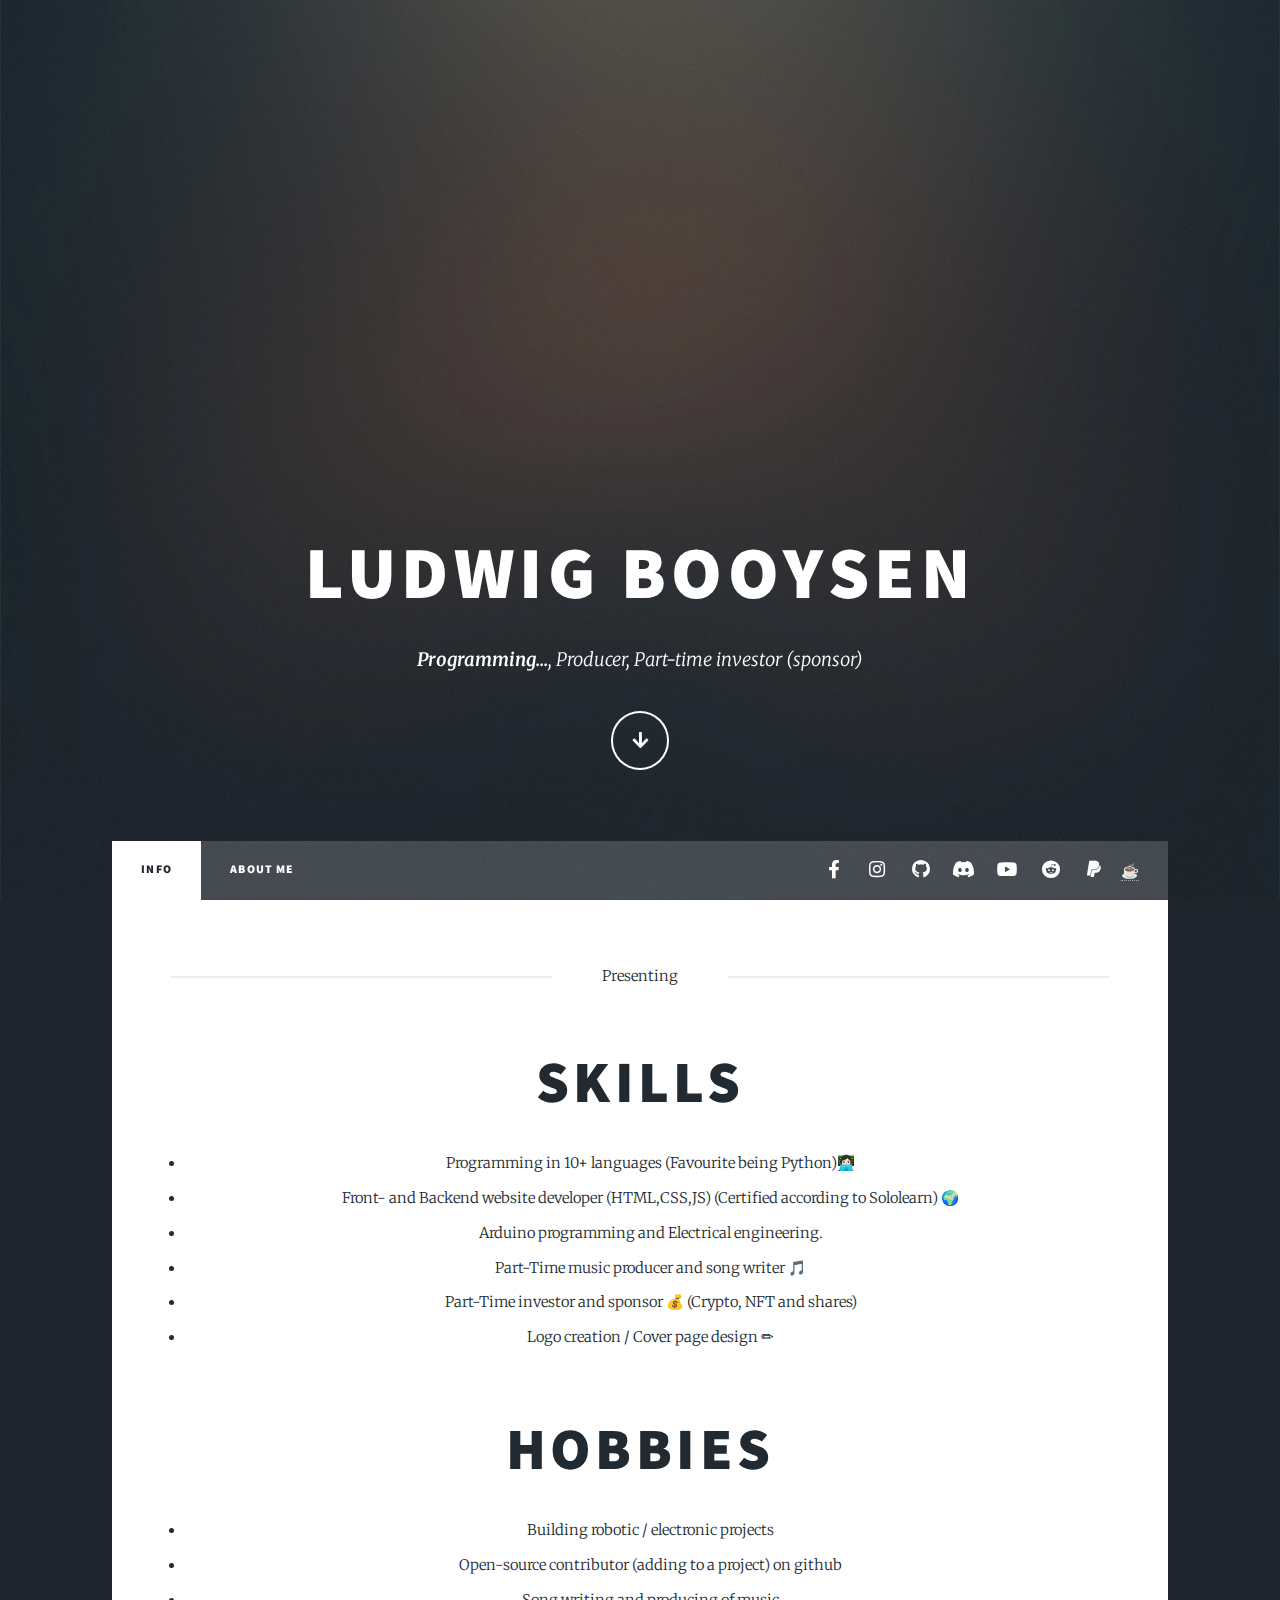
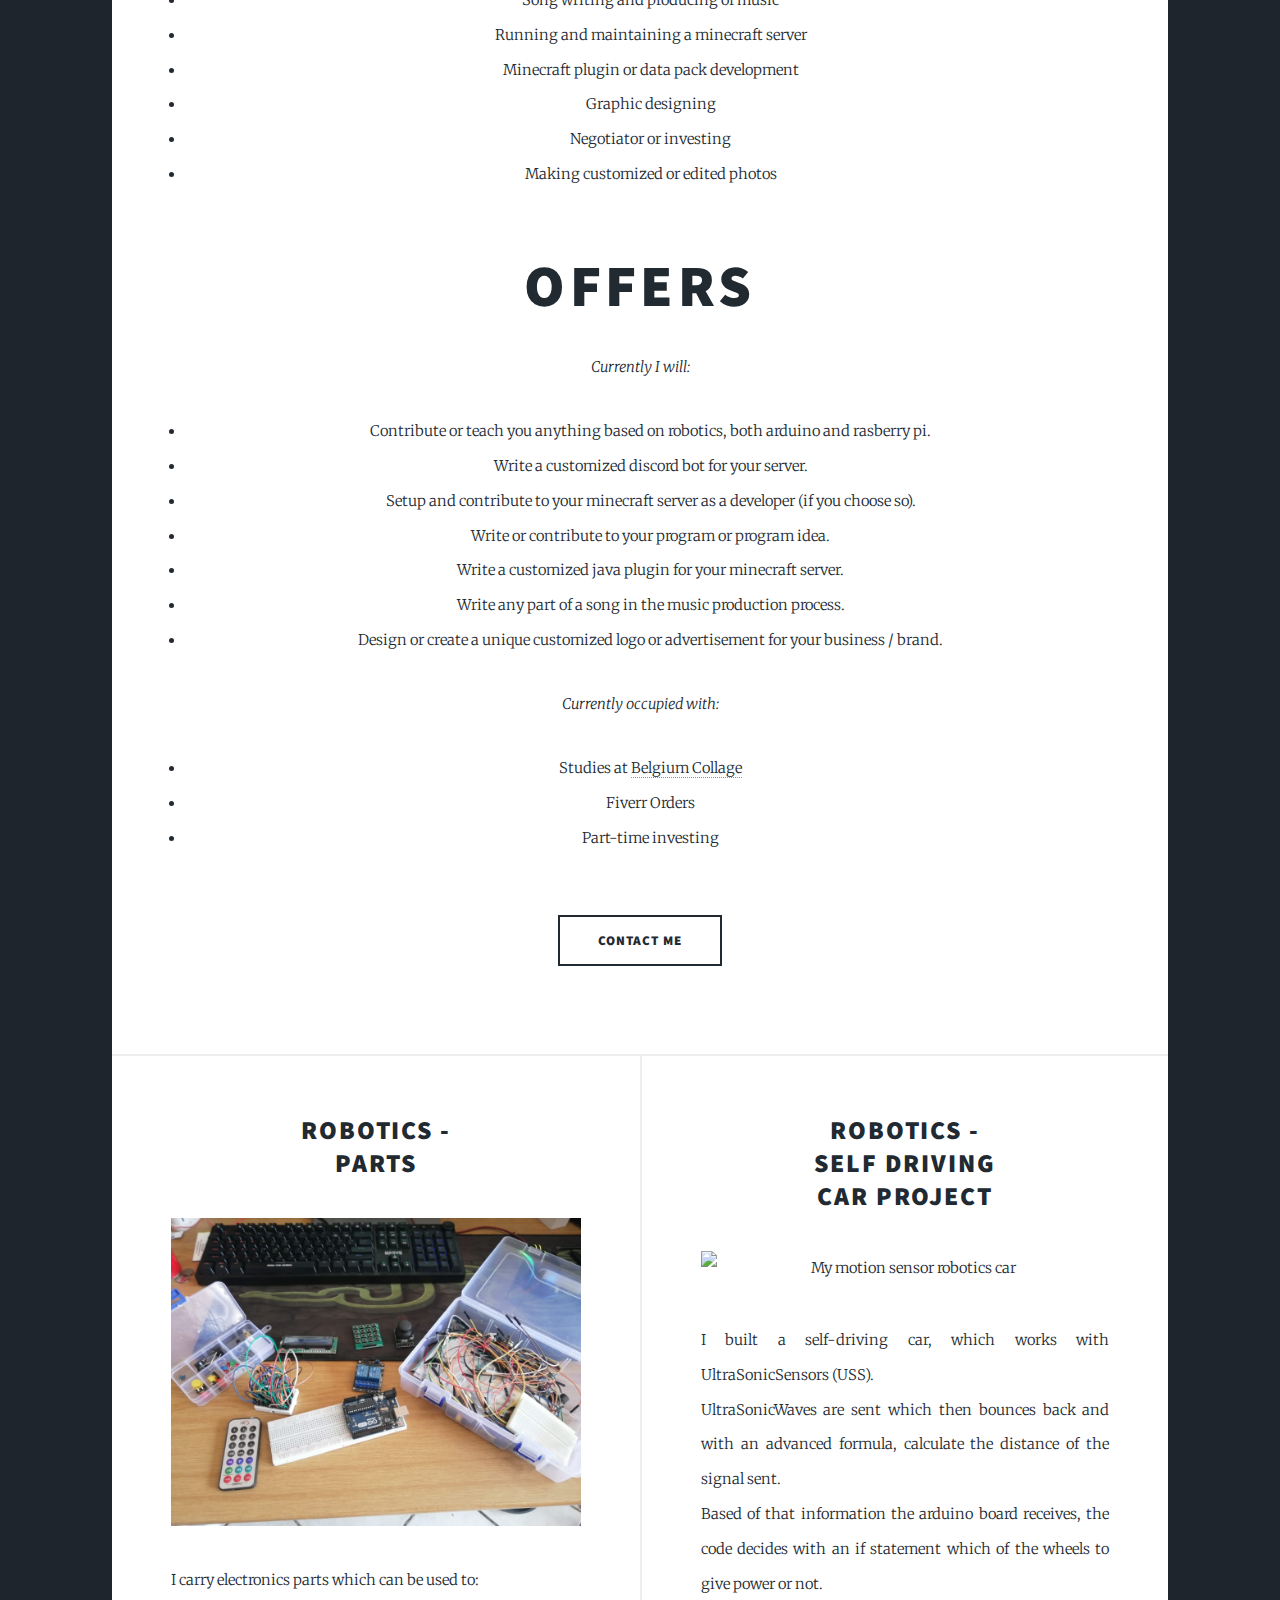
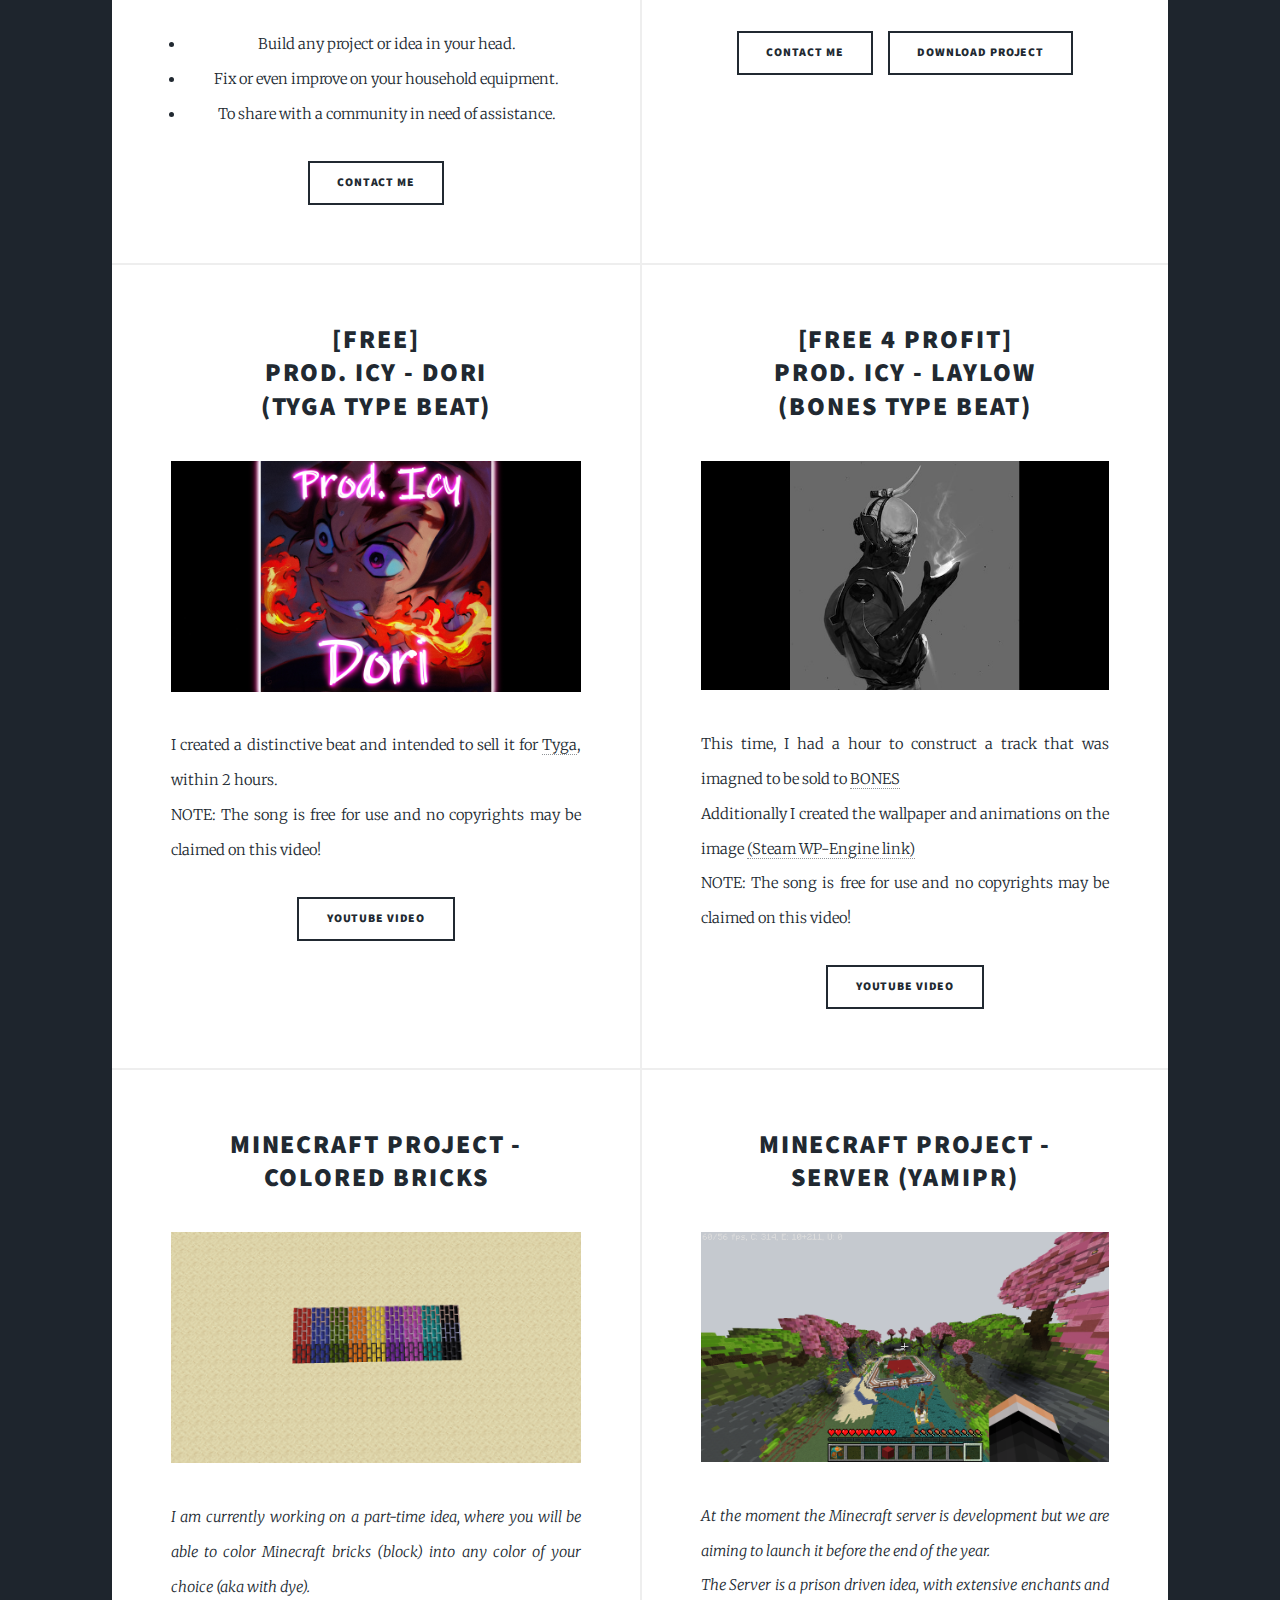
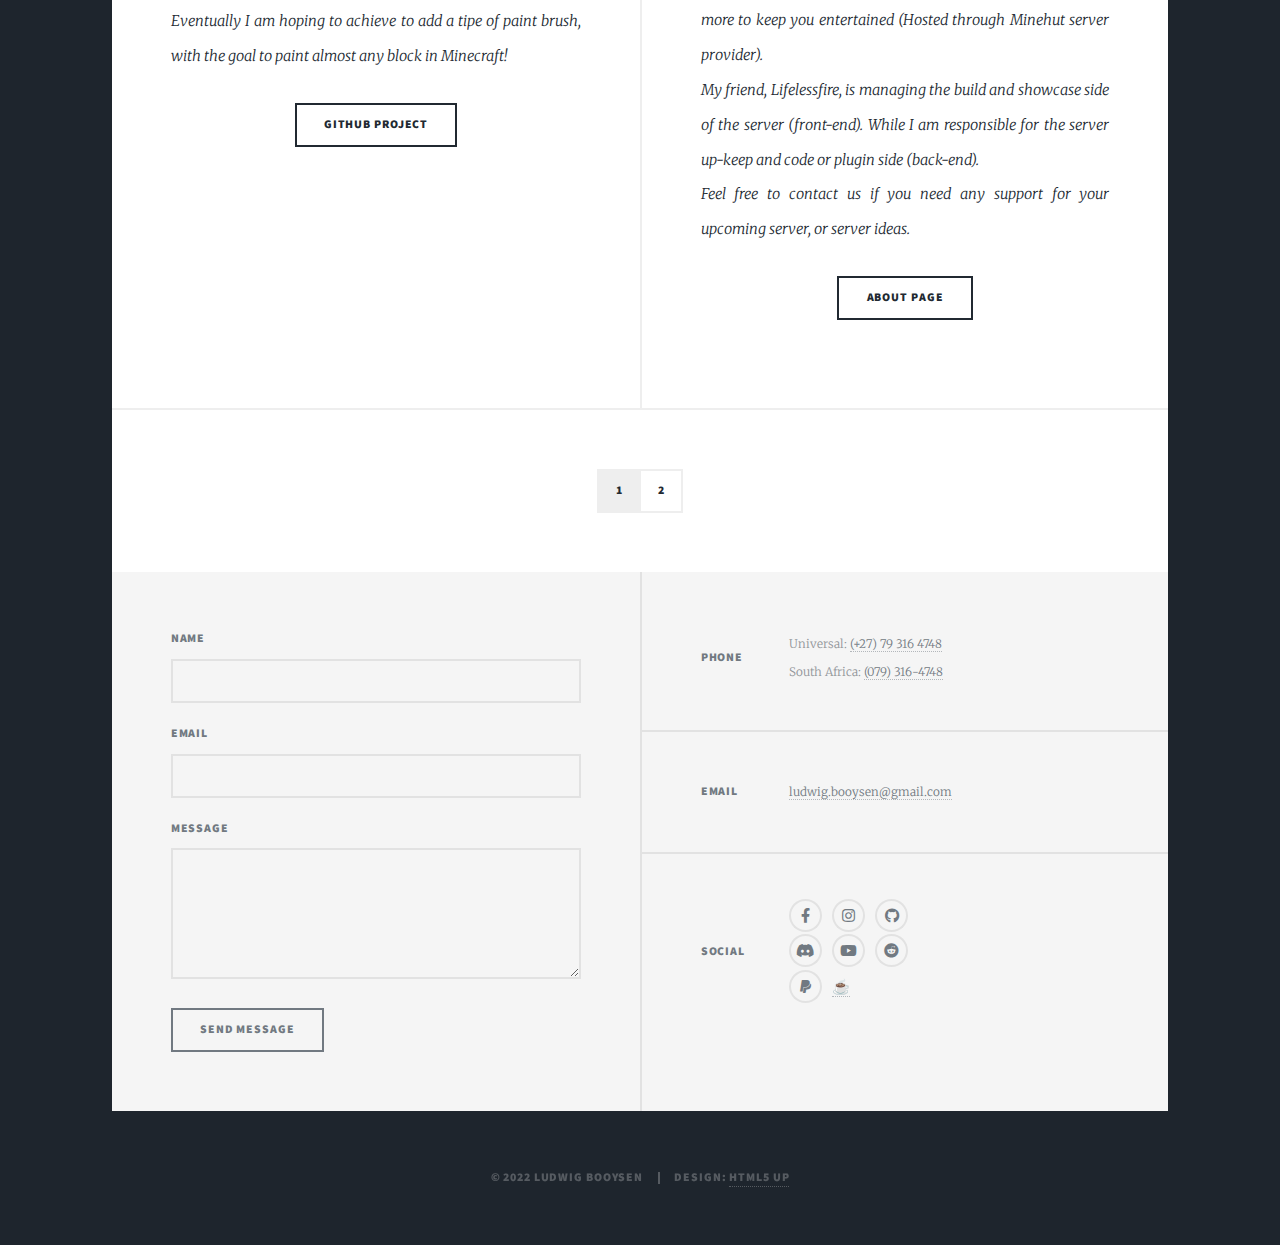
==== index.html @ 5d67f549 "Portfolio Update" ====
<!DOCTYPE HTML>
<html>
	<head>
		<title>Ludwig Booysen - Info</title>
		<meta charset="utf-8" />
		<meta name="viewport" content="width=device-width, initial-scale=1, user-scalable=no" />
		<link rel="stylesheet" href="assets/css/main.css" />
		<noscript><link rel="stylesheet" href="assets/css/noscript.css" /></noscript>
	</head>
	<body class="is-preload">

		<!-- Wrapper -->
			<div id="wrapper" class="fade-in">

				<!-- Intro -->
					<div id="intro">
						<h1>Ludwig Booysen</h1>
						<p><b>Programming...</b>,
						   Producer, Part-time investor (sponsor)</p>
						<ul class="actions">
							<li><a href="#header" class="button icon solid solo fa-arrow-down scrolly">Continue</a></li>
						</ul>
					</div>

				<!-- Header -->
					<header id="header">
						<a href="index.html" class="logo">Ludwig Booysen</a>
					</header>

				<!-- Nav -->
					<nav id="nav">
						<ul class="links">
							<li class="active"><a href="index.html">Info</a></li>
							<li><a href="about_me.html">About Me</a></li>
						</ul>
						<ul class="icons">
							<li><a href="https://web.facebook.com/profile.php?id=100011545266863" class="icon brands fa-facebook-f" target="_blank"><span class="label">Facebook</span></a></li>
							<li><a href="https://www.instagram.com/icy_the_prod/" class="icon brands fa-instagram" target="_blank"><span class="label">Instagram</span></a></li>
							<li><a href="https://github.com/LudwigBooysen" class="icon brands fa-github" target="_blank"><span class="label">GitHub</span></a></li>
							<li><a href="https://discordapp.com/users/Prod ICY#9243/" class="icon brands fa-discord" target="_blank"><span class="label">Discord</span></a></li>
							<li><a href="https://www.youtube.com/channel/UCLygB6PfNkaJRskO8oLEgPA" class="icon brands fa-youtube" target="_blank"><span class="label">Youtube</span></a></li>
							<li><a href="https://www.reddit.com/user/V3ssago?utm_medium=android_app&utm_source=share" class="icon brands fa-reddit" target="_blank"><span class="label">Reddit</span></a></li>
							<li><a href="https://paypal.me/LudwigBooysen?country.x=ZA&locale.x=en_US" class="icon brands fa-paypal" target="_blank"><span class="label">PayPal</span></a></li>
							<li><a href="https://www.buymeacoffee.com/ludwigbooyv" target="_blank"><span class="label">☕</span></a></li>
						</ul>
					</nav>

				<!-- Main -->
					<div id="main">
					
						<!-- Featured Post -->
							<article class="post featured">
								<header class="major">
									<span class="date">Presenting</span>
									<h2>Skills</h2>
									<ul>
  									<li>Programming in 10+ languages (Favourite being Python)👩🏻‍💻</li>
  									<li>Front- and Backend website developer (HTML,CSS,JS) (Certified according to Sololearn) 🌍</li>
  									<li>Arduino programming and Electrical engineering.</li>
  									<li>Part-Time music producer and song writer 🎵</li>
  									<li>Part-Time investor and sponsor 💰 (Crypto, NFT and shares)</li>
									<li>Logo creation / Cover page design ✏</li>
									</ul><br />
									<h2>Hobbies</h2>
									<ul>
									<li>Building robotic / electronic projects</li>
  									<li>Open-source contributor (adding to a project) on github</li>
  									<li>Song writing and producing of music</li>
									<li>Running and maintaining a minecraft server</li>
									<li>Minecraft plugin or data pack development</li>
  									<li>Graphic designing</li>
  									<li>Negotiator or investing</li>
									<li>Making customized or edited photos</li>
									</ul><br />
									<h2>Offers</h2>
									<p><i>Currently I will:</i></p>
									<ul>
									<li>Contribute or teach you anything based on robotics, both arduino and rasberry pi.</li>
  									<li>Write a customized discord bot for your server.</li>
  									<li>Setup and contribute to your minecraft server as a developer (if you choose so).</li>
  									<li>Write or contribute to your program or program idea.</li>
									<li>Write a customized java plugin for your minecraft server.</li>
  									<li>Write any part of a song in the music production process.</li>
									<li>Design or create a unique customized logo or advertisement for your business / brand.</li>
									</ul>
									<p><i>Currently occupied with:</i></p>
									<ul>
										<li>Studies at <a href="https://www.belgiumcampus.ac.za" target="_target">Belgium Collage</a></li>
										<li>Fiverr Orders</li>
										<li>Part-time investing</li>
									</ul>
								</header>
								<!-- <img class="image fit" src="images/coding.gif" alt="Coding reference" /> -->
								<ul class="actions special">
									<li><a href="#footer" class="button large" id="ContactBTN">Contact Me</a></li>
								</ul>
							</article>

						<!-- Posts -->
							<section class="posts">
								<article>
									<header>
										<h2>Robotics -<br />Parts</h2>
									</header>
									<a href="#ContactBtnRobotics" class="image fit"><img src="images/roboticsparts.jpeg" alt="My robotics parts and code" /></a>
									<p>
										I carry electronics parts which can be used to:
									</p>
									<ul>
										<li>Build any project or idea in your head.</li>
										<li>Fix or even improve on your household equipment.</li>
										<li>To share with a community in need of assistance.</li>
									</ul>
									<ul class="actions special">
										<li><a href="#footer" class="button" id="ContactBtnRobotics">Contact Me</a></li>
									</ul>
								</article>
								<article>
									<header>
										<h2>Robotics -<br />Self Driving<br />Car Project</h2>
									</header>
									<a href="#ContactBtnRoboticsCar" class="image fit"><img src="images/robotics_motion_sensor_car.gif" alt="My motion sensor robotics car" /></a>
									<p>  I built a self-driving car, which works with UltraSonicSensors (USS). <br />
										 UltraSonicWaves are sent which then bounces back and with an advanced formula, calculate the distance of the signal sent.<br />
										 Based of that information the arduino board receives, the code decides with an if statement which of the wheels to give power or not.</p>
									<ul class="actions special">
										<li><a href="#footer" class="button" id="ContactBtnRoboticsCar">Contact Me</a></li>
										<li><a href="https://github.com/LudwigBooysen/SelfDrivingCar/archive/refs/heads/main.zip" class="button" id="DownloadBtnRoboticsCar">Download Project</a></li>
									</ul>
								</article>
								<article>
									<header>
										<h2>[FREE]<br /> Prod. ICY - Dori <br/>(tyga type beat)</h2>
									</header>
									<a href="#DoriYTBtn" class="image fit"><img src="images/Dori.png" alt="YouTube video to a beat" /></a>
									<p>I created a distinctive beat and intended to sell it for <a href="https://www.youtube.com/user/TygaVEVO">Tyga</a>, within 2 hours.<br />NOTE: The song is free for use and no copyrights may be claimed on this video!</p>
									<ul class="actions special">
										<li><a href="https://www.youtube.com/watch?v=YpFCYU_CDE4" class="button" id="DoriYTBtn">YouTube Video</a></li>
									</ul>
								</article>
								<article>
									<header>
										<h2>[Free 4 Profit]<br /> Prod. ICY - LayLow <br />(BONES Type Beat)</h2>
									</header>
									<a href="#LayLowYTBtn" class="image fit"><img src="images/LayLow.jfif" alt="YouTube video to a beat" /></a>
									<p>This time, I had a hour to construct a track that was imagned to be sold to <a href="https://www.youtube.com/c/TeamSESHBones/featured">BONES</a><br />Additionally I created the wallpaper and animations on the image <a href="https://steamcommunity.com/sharedfiles/filedetails/?id=2778286710">(Steam WP-Engine link)</a><br />NOTE: The song is free for use and no copyrights may be claimed on this video!</p>
									<ul class="actions special">
										<li><a href="https://www.youtube.com/watch?v=U6r9RpGmYv4" class="button" id="LayLowYTBtn">YouTube Video</a></li>
									</ul>
								</article>
								<article>
									<header>
										<h2>Minecraft Project - <br />Colored Bricks</h2>
										<a href="#MCBricksBtn" class="image fit"><img src="images/all_colors.png" alt="Minecraft Colored Bricks" /></a>
										<p>
											I am currently working on a part-time idea, where you will be able to color Minecraft bricks (block) into any color of your choice (aka with dye).<br />
											Eventually I am hoping to achieve to add a tipe of paint brush, with the goal to paint almost any block in Minecraft!
										</p>
										<ul class="actions special">
											<li><a href="https://github.com/LudwigBooysen/MC-ColoredBricks" class="button" id="MCBricksBtn" target="_blank">Github Project</a></li>
										</ul>
									</header>
								</article>
								<article>
									<header>
										<h2>Minecraft Project - <br />Server (YamiPR)</h2>
										<a href="#AboutPageBtn" class="image fit"><img src="images/minecraft_server.png" alt="Minecraft Server (YamiPR)" /></a>
										<p>
											At the moment the Minecraft server is development but we are aiming to launch it before the end of the year.<br />
											The Server is a prison driven idea, with extensive enchants and more to keep you entertained (Hosted through Minehut server provider).<br />
											My friend, Lifelessfire, is managing the build and showcase side of the server (front-end). While I am responsible for the server up-keep and code or plugin side (back-end).<br />
											Feel free to contact us if you need any support for your upcoming server, or server ideas. 
										</p>
										<ul class="actions special">
											<li><a class="button" id="AboutPageBtn" href="about_me.html#MinecraftTopic">About Page</a></li>
										</ul>
									</header>
								</article>
							</section>

						<!-- Footer -->
							<footer>
								<div class="pagination">
									<!--<a href="#" class="previous">Prev</a>-->
									<a href="#DoriYTBtn" class="page active">1</a>
									<a href="page2.html" class="page">2</a>
									<!--<a href="#" class="next">Next</a>-->
								</div>
							</footer>

					</div>

				<!-- Footer -->
					<footer id="footer">
						<section>
							<form method="post">
								<div class="fields">
									<div class="field">
										<label for="name">Name</label>
										<input type="text" name="name" id="name" />
									</div>
									<div class="field">
										<label for="email">Email</label>
										<input type="text" name="email" id="email" />
									</div>
									<div class="field">
										<label for="message">Message</label>
										<textarea name="message" id="message" rows="3"></textarea>
									</div>
								</div>
								<ul class="actions">
									<li><input type="submit" value="Send Message" /></li>
								</ul>
							</form>
						</section>
						<section class="split contact">
							<section>
								<h3>Phone</h3>
								<p>
									Universal: <a>(+27) 79 316 4748</a>
									<br />
									South Africa: <a>(079) 316-4748</a>
								</p>
							</section>
							<section>
								<h3>Email</h3>
								<p><a href="mailto: ludwig.booysen@gmail.com">ludwig.booysen@gmail.com</a></p>
							</section>
							<section>
								<h3>Social</h3>
								<ul class="icons alt">
									<li><a href="https://web.facebook.com/profile.php?id=100011545266863" class="icon brands fa-facebook-f" target="_blank"><span class="label">Facebook</span></a></li>
									<li><a href="https://www.instagram.com/icy_the_prod/" class="icon brands fa-instagram" target="_blank"><span class="label">Instagram</span></a></li>
									<li><a href="https://github.com/LudwigBooysen" class="icon brands fa-github" target="_blank"><span class="label">GitHub</span></a></li><br />
									<li><a href="https://discordapp.com/users/Prod ICY#9243/" class="icon brands fa-discord" target="_blank"><span class="label">Discord</span></a></li>
									<li><a href="https://www.youtube.com/channel/UCLygB6PfNkaJRskO8oLEgPA" class="icon brands fa-youtube" target="_blank"><span class="label">Youtube</span></a></li>
									<li><a href="https://www.reddit.com/user/V3ssago?utm_medium=android_app&utm_source=share" class="icon brands fa-reddit" target="_blank"><span class="label">Reddit</span></a></li><br />	
									<li><a href="https://paypal.me/LudwigBooysen?country.x=ZA&locale.x=en_US" class="icon brands fa-paypal" target="_blank"><span class="label">PayPal</span></a></li>
									<li><a href="https://www.buymeacoffee.com/ludwigbooyv" target="_blank"><span class="label">☕</span></a></li>
								</ul>
							</section>
						</section>
					</footer>

				<!-- Copyright -->
					<div id="copyright">
						<ul><li>&copy; 2022 Ludwig Booysen</li><li>Design: <a href="https://html5up.net" target="_blank">HTML5 UP</a></li></ul>
					</div>

			</div>

		<!-- Scripts -->
			<script src="assets/js/jquery.min.js"></script>
			<script src="assets/js/jquery.scrollex.min.js"></script>
			<script src="assets/js/jquery.scrolly.min.js"></script>
			<script src="assets/js/browser.min.js"></script>
			<script src="assets/js/breakpoints.min.js"></script>
			<script src="assets/js/util.js"></script>
			<script src="assets/js/main.js"></script>

	</body>
</html>
---- assets/css/main.css ----
@import url(fontawesome-all.min.css);
@import url("https://fonts.googleapis.com/css?family=Merriweather:300,700,300italic,700italic|Source+Sans+Pro:900");

html, body, div, span, applet, object,
iframe, h1, h2, h3, h4, h5, h6, p, blockquote,
pre, a, abbr, acronym, address, big, cite,
code, del, dfn, em, img, ins, kbd, q, s, samp,
small, strike, strong, sub, sup, tt, var, b,
u, i, center, dl, dt, dd, ol, ul, li, fieldset,
form, label, legend, table, caption, tbody,
tfoot, thead, tr, th, td, article, aside,
canvas, details, embed, figure, figcaption,
footer, header, hgroup, menu, nav, output, ruby,
section, summary, time, mark, audio, video {
	margin: 0;
	padding: 0;
	border: 0;
	font-size: 100%;
	font: inherit;
	vertical-align: baseline;}


article, aside, details, figcaption, figure,
footer, header, hgroup, menu, nav, section {
	display: block;}

body {
	line-height: 1;
}

ol, ul {
	list-style: none;
}

blockquote, q {
	quotes: none;
}

	blockquote:before, blockquote:after, q:before, q:after {
		content: '';
		content: none;
	}

table {
	border-collapse: collapse;
	border-spacing: 0;
}

body {
	-webkit-text-size-adjust: none;
}

mark {
	background-color: transparent;
	color: inherit;
}

input::-moz-focus-inner {
	border: 0;
	padding: 0;
}

input, select, textarea {
	-moz-appearance: none;
	-webkit-appearance: none;
	-ms-appearance: none;
	appearance: none;
}

/* Basic */

	@-ms-viewport {
		width: device-width;
	}

	body {
		-ms-overflow-style: scrollbar;
	}

	@media screen and (max-width: 480px) {

		html, body {
			min-width: 320px;
		}

	}

	html {
		box-sizing: border-box;
	}

	*, *:before, *:after {
		box-sizing: inherit;
	}

	body {
		background-color: #1e252d;
	}

		body.is-preload *, body.is-preload *:before, body.is-preload *:after {
			-moz-animation: none !important;
			-webkit-animation: none !important;
			-ms-animation: none !important;
			animation: none !important;
			-moz-transition: none !important;
			-webkit-transition: none !important;
			-ms-transition: none !important;
			transition: none !important;
		}

/* Type */

	html {
		font-size: 16pt;
	}

		@media screen and (max-width: 1680px) {

			html {
				font-size: 12pt;
			}

		}

		@media screen and (max-width: 1280px) {

			html {
				font-size: 11pt;
			}

		}

		@media screen and (max-width: 360px) {

			html {
				font-size: 10pt;
			}

		}

	body {
		color: #212931;
	}

	body, input, select, textarea {
		font-family: "Merriweather", Georgia, serif;
		font-weight: 300;
		font-size: 1rem;
		line-height: 2.375;
	}

	a {
		-moz-transition: color 0.2s ease-in-out, background-color 0.2s ease-in-out, border-color 0.2s ease-in-out, box-shadow 0.2s ease-in-out;
		-webkit-transition: color 0.2s ease-in-out, background-color 0.2s ease-in-out, border-color 0.2s ease-in-out, box-shadow 0.2s ease-in-out;
		-ms-transition: color 0.2s ease-in-out, background-color 0.2s ease-in-out, border-color 0.2s ease-in-out, box-shadow 0.2s ease-in-out;
		transition: color 0.2s ease-in-out, background-color 0.2s ease-in-out, border-color 0.2s ease-in-out, box-shadow 0.2s ease-in-out;
		border-bottom: dotted 1px;
		text-decoration: none;
	}

		a:hover {
			border-bottom-color: transparent;
		}

	strong, b {
		font-weight: 600;
	}

	em, i {
		font-style: italic;
	}

	p {
		text-align: justify;
		margin: 0 0 2rem 0;
	}

	h1, h2, h3, h4, h5, h6 {
		font-family: "Source Sans Pro", Helvetica, sans-serif;
		font-weight: 900;
		line-height: 1.5;
		letter-spacing: 0.075em;
		text-transform: uppercase;
		margin: 0 0 1rem 0;
	}

		h1 a, h2 a, h3 a, h4 a, h5 a, h6 a {
			border-bottom: 0;
			color: inherit;
			text-decoration: none;
		}

	h1 {
		font-size: 4rem;
		line-height: 1.1;
		margin: 0 0 2rem 0;
	}

	h2 {
		font-size: 1.75rem;
		line-height: 1.3;
		margin: 0 0 1.5rem 0;
	}

	h3 {
		font-size: 1.25rem;
		margin: 0 0 1.5rem 0;
	}

	h4 {
		font-size: 1rem;
	}

	h5 {
		font-size: 0.9rem;
	}

	h6 {
		font-size: 0.8rem;
	}

	sub {
		font-size: 0.8rem;
		position: relative;
		top: 0.5rem;
	}

	sup {
		font-size: 0.8rem;
		position: relative;
		top: -0.5rem;
	}

	blockquote {
		border-left: solid 4px;
		font-style: italic;
		margin: 0 0 2rem 0;
		padding: 0.5rem 0 0.5rem 2rem;
	}

	code {
		border: solid 2px;
		font-family: "Courier New", monospace;
		font-size: 0.9rem;
		margin: 0 0.25rem;
		padding: 0.25rem 0.65rem;
	}

	pre {
		-webkit-overflow-scrolling: touch;
		font-family: "Courier New", monospace;
		font-size: 0.9rem;
		margin: 0 0 2rem 0;
	}

		pre code {
			display: block;
			line-height: 1.75;
			padding: 1rem 1.5rem;
			overflow-x: auto;
		}

	hr {
		border: 0;
		border-bottom: solid 2px;
		margin: 3rem 0;
	}

		hr.major {
			margin: 5rem 0;
		}

	.align-left {
		text-align: left;
	}

	.align-center {
		text-align: center;
	}

	.align-right {
		text-align: right;
	}

	input, select, textarea {
		color: #212931;
	}

	a {
		color: #212931;
		border-bottom-color: rgba(33, 41, 49, 0.5);
	}

		a:hover {
			border-bottom-color: transparent;
			color: #18bfef !important;
		}

	strong, b {
		color: #212931;
	}

	h1, h2, h3, h4, h5, h6 {
		color: #212931;
	}

	blockquote {
		border-left-color: #eeeeee;
	}

	code {
		background: rgba(220, 220, 220, 0.25);
		border-color: #eeeeee;
	}

	hr {
		border-bottom-color: #eeeeee;
	}

/* Row */

	.row {
		display: flex;
		flex-wrap: wrap;
		box-sizing: border-box;
		align-items: stretch;
	}

		.row > * {
			box-sizing: border-box;
		}

		.row.gtr-uniform > * > :last-child {
			margin-bottom: 0;
		}

		.row.aln-left {
			justify-content: flex-start;
		}

		.row.aln-center {
			justify-content: center;
		}

		.row.aln-right {
			justify-content: flex-end;
		}

		.row.aln-top {
			align-items: flex-start;
		}

		.row.aln-middle {
			align-items: center;
		}

		.row.aln-bottom {
			align-items: flex-end;
		}

		.row > .imp {
			order: -1;
		}

		.row > .col-1 {
			width: 8.33333%;
		}

		.row > .off-1 {
			margin-left: 8.33333%;
		}

		.row > .col-2 {
			width: 16.66667%;
		}

		.row > .off-2 {
			margin-left: 16.66667%;
		}

		.row > .col-3 {
			width: 25%;
		}

		.row > .off-3 {
			margin-left: 25%;
		}

		.row > .col-4 {
			width: 33.33333%;
		}

		.row > .off-4 {
			margin-left: 33.33333%;
		}

		.row > .col-5 {
			width: 41.66667%;
		}

		.row > .off-5 {
			margin-left: 41.66667%;
		}

		.row > .col-6 {
			width: 50%;
		}

		.row > .off-6 {
			margin-left: 50%;
		}

		.row > .col-7 {
			width: 58.33333%;
		}

		.row > .off-7 {
			margin-left: 58.33333%;
		}

		.row > .col-8 {
			width: 66.66667%;
		}

		.row > .off-8 {
			margin-left: 66.66667%;
		}

		.row > .col-9 {
			width: 75%;
		}

		.row > .off-9 {
			margin-left: 75%;
		}

		.row > .col-10 {
			width: 83.33333%;
		}

		.row > .off-10 {
			margin-left: 83.33333%;
		}

		.row > .col-11 {
			width: 91.66667%;
		}

		.row > .off-11 {
			margin-left: 91.66667%;
		}

		.row > .col-12 {
			width: 100%;
		}

		.row > .off-12 {
			margin-left: 100%;
		}

		.row.gtr-0 {
			margin-top: 0;
			margin-left: 0rem;
		}

			.row.gtr-0 > * {
				padding: 0 0 0 0rem;
			}

			.row.gtr-0.gtr-uniform {
				margin-top: 0rem;
			}

				.row.gtr-0.gtr-uniform > * {
					padding-top: 0rem;
				}

		.row.gtr-25 {
			margin-top: 0;
			margin-left: -0.375rem;
		}

			.row.gtr-25 > * {
				padding: 0 0 0 0.375rem;
			}

			.row.gtr-25.gtr-uniform {
				margin-top: -0.375rem;
			}

				.row.gtr-25.gtr-uniform > * {
					padding-top: 0.375rem;
				}

		.row.gtr-50 {
			margin-top: 0;
			margin-left: -0.75rem;
		}

			.row.gtr-50 > * {
				padding: 0 0 0 0.75rem;
			}

			.row.gtr-50.gtr-uniform {
				margin-top: -0.75rem;
			}

				.row.gtr-50.gtr-uniform > * {
					padding-top: 0.75rem;
				}

		.row {
			margin-top: 0;
			margin-left: -1.5rem;
		}

			.row > * {
				padding: 0 0 0 1.5rem;
			}

			.row.gtr-uniform {
				margin-top: -1.5rem;
			}

				.row.gtr-uniform > * {
					padding-top: 1.5rem;
				}

		.row.gtr-150 {
			margin-top: 0;
			margin-left: -2.25rem;
		}

			.row.gtr-150 > * {
				padding: 0 0 0 2.25rem;
			}

			.row.gtr-150.gtr-uniform {
				margin-top: -2.25rem;
			}

				.row.gtr-150.gtr-uniform > * {
					padding-top: 2.25rem;
				}

		.row.gtr-200 {
			margin-top: 0;
			margin-left: -3rem;
		}

			.row.gtr-200 > * {
				padding: 0 0 0 3rem;
			}

			.row.gtr-200.gtr-uniform {
				margin-top: -3rem;
			}

				.row.gtr-200.gtr-uniform > * {
					padding-top: 3rem;
				}

		@media screen and (max-width: 1680px) {

			.row {
				display: flex;
				flex-wrap: wrap;
				box-sizing: border-box;
				align-items: stretch;
			}

				.row > * {
					box-sizing: border-box;
				}

				.row.gtr-uniform > * > :last-child {
					margin-bottom: 0;
				}

				.row.aln-left {
					justify-content: flex-start;
				}

				.row.aln-center {
					justify-content: center;
				}

				.row.aln-right {
					justify-content: flex-end;
				}

				.row.aln-top {
					align-items: flex-start;
				}

				.row.aln-middle {
					align-items: center;
				}

				.row.aln-bottom {
					align-items: flex-end;
				}

				.row > .imp-xlarge {
					order: -1;
				}

				.row > .col-1-xlarge {
					width: 8.33333%;
				}

				.row > .off-1-xlarge {
					margin-left: 8.33333%;
				}

				.row > .col-2-xlarge {
					width: 16.66667%;
				}

				.row > .off-2-xlarge {
					margin-left: 16.66667%;
				}

				.row > .col-3-xlarge {
					width: 25%;
				}

				.row > .off-3-xlarge {
					margin-left: 25%;
				}

				.row > .col-4-xlarge {
					width: 33.33333%;
				}

				.row > .off-4-xlarge {
					margin-left: 33.33333%;
				}

				.row > .col-5-xlarge {
					width: 41.66667%;
				}

				.row > .off-5-xlarge {
					margin-left: 41.66667%;
				}

				.row > .col-6-xlarge {
					width: 50%;
				}

				.row > .off-6-xlarge {
					margin-left: 50%;
				}

				.row > .col-7-xlarge {
					width: 58.33333%;
				}

				.row > .off-7-xlarge {
					margin-left: 58.33333%;
				}

				.row > .col-8-xlarge {
					width: 66.66667%;
				}

				.row > .off-8-xlarge {
					margin-left: 66.66667%;
				}

				.row > .col-9-xlarge {
					width: 75%;
				}

				.row > .off-9-xlarge {
					margin-left: 75%;
				}

				.row > .col-10-xlarge {
					width: 83.33333%;
				}

				.row > .off-10-xlarge {
					margin-left: 83.33333%;
				}

				.row > .col-11-xlarge {
					width: 91.66667%;
				}

				.row > .off-11-xlarge {
					margin-left: 91.66667%;
				}

				.row > .col-12-xlarge {
					width: 100%;
				}

				.row > .off-12-xlarge {
					margin-left: 100%;
				}

				.row.gtr-0 {
					margin-top: 0;
					margin-left: 0rem;
				}

					.row.gtr-0 > * {
						padding: 0 0 0 0rem;
					}

					.row.gtr-0.gtr-uniform {
						margin-top: 0rem;
					}

						.row.gtr-0.gtr-uniform > * {
							padding-top: 0rem;
						}

				.row.gtr-25 {
					margin-top: 0;
					margin-left: -0.375rem;
				}

					.row.gtr-25 > * {
						padding: 0 0 0 0.375rem;
					}

					.row.gtr-25.gtr-uniform {
						margin-top: -0.375rem;
					}

						.row.gtr-25.gtr-uniform > * {
							padding-top: 0.375rem;
						}

				.row.gtr-50 {
					margin-top: 0;
					margin-left: -0.75rem;
				}

					.row.gtr-50 > * {
						padding: 0 0 0 0.75rem;
					}

					.row.gtr-50.gtr-uniform {
						margin-top: -0.75rem;
					}

						.row.gtr-50.gtr-uniform > * {
							padding-top: 0.75rem;
						}

				.row {
					margin-top: 0;
					margin-left: -1.5rem;
				}

					.row > * {
						padding: 0 0 0 1.5rem;
					}

					.row.gtr-uniform {
						margin-top: -1.5rem;
					}

						.row.gtr-uniform > * {
							padding-top: 1.5rem;
						}

				.row.gtr-150 {
					margin-top: 0;
					margin-left: -2.25rem;
				}

					.row.gtr-150 > * {
						padding: 0 0 0 2.25rem;
					}

					.row.gtr-150.gtr-uniform {
						margin-top: -2.25rem;
					}

						.row.gtr-150.gtr-uniform > * {
							padding-top: 2.25rem;
						}

				.row.gtr-200 {
					margin-top: 0;
					margin-left: -3rem;
				}

					.row.gtr-200 > * {
						padding: 0 0 0 3rem;
					}

					.row.gtr-200.gtr-uniform {
						margin-top: -3rem;
					}

						.row.gtr-200.gtr-uniform > * {
							padding-top: 3rem;
						}

		}

		@media screen and (max-width: 1280px) {

			.row {
				display: flex;
				flex-wrap: wrap;
				box-sizing: border-box;
				align-items: stretch;
			}

				.row > * {
					box-sizing: border-box;
				}

				.row.gtr-uniform > * > :last-child {
					margin-bottom: 0;
				}

				.row.aln-left {
					justify-content: flex-start;
				}

				.row.aln-center {
					justify-content: center;
				}

				.row.aln-right {
					justify-content: flex-end;
				}

				.row.aln-top {
					align-items: flex-start;
				}

				.row.aln-middle {
					align-items: center;
				}

				.row.aln-bottom {
					align-items: flex-end;
				}

				.row > .imp-large {
					order: -1;
				}

				.row > .col-1-large {
					width: 8.33333%;
				}

				.row > .off-1-large {
					margin-left: 8.33333%;
				}

				.row > .col-2-large {
					width: 16.66667%;
				}

				.row > .off-2-large {
					margin-left: 16.66667%;
				}

				.row > .col-3-large {
					width: 25%;
				}

				.row > .off-3-large {
					margin-left: 25%;
				}

				.row > .col-4-large {
					width: 33.33333%;
				}

				.row > .off-4-large {
					margin-left: 33.33333%;
				}

				.row > .col-5-large {
					width: 41.66667%;
				}

				.row > .off-5-large {
					margin-left: 41.66667%;
				}

				.row > .col-6-large {
					width: 50%;
				}

				.row > .off-6-large {
					margin-left: 50%;
				}

				.row > .col-7-large {
					width: 58.33333%;
				}

				.row > .off-7-large {
					margin-left: 58.33333%;
				}

				.row > .col-8-large {
					width: 66.66667%;
				}

				.row > .off-8-large {
					margin-left: 66.66667%;
				}

				.row > .col-9-large {
					width: 75%;
				}

				.row > .off-9-large {
					margin-left: 75%;
				}

				.row > .col-10-large {
					width: 83.33333%;
				}

				.row > .off-10-large {
					margin-left: 83.33333%;
				}

				.row > .col-11-large {
					width: 91.66667%;
				}

				.row > .off-11-large {
					margin-left: 91.66667%;
				}

				.row > .col-12-large {
					width: 100%;
				}

				.row > .off-12-large {
					margin-left: 100%;
				}

				.row.gtr-0 {
					margin-top: 0;
					margin-left: 0rem;
				}

					.row.gtr-0 > * {
						padding: 0 0 0 0rem;
					}

					.row.gtr-0.gtr-uniform {
						margin-top: 0rem;
					}

						.row.gtr-0.gtr-uniform > * {
							padding-top: 0rem;
						}

				.row.gtr-25 {
					margin-top: 0;
					margin-left: -0.375rem;
				}

					.row.gtr-25 > * {
						padding: 0 0 0 0.375rem;
					}

					.row.gtr-25.gtr-uniform {
						margin-top: -0.375rem;
					}

						.row.gtr-25.gtr-uniform > * {
							padding-top: 0.375rem;
						}

				.row.gtr-50 {
					margin-top: 0;
					margin-left: -0.75rem;
				}

					.row.gtr-50 > * {
						padding: 0 0 0 0.75rem;
					}

					.row.gtr-50.gtr-uniform {
						margin-top: -0.75rem;
					}

						.row.gtr-50.gtr-uniform > * {
							padding-top: 0.75rem;
						}

				.row {
					margin-top: 0;
					margin-left: -1.5rem;
				}

					.row > * {
						padding: 0 0 0 1.5rem;
					}

					.row.gtr-uniform {
						margin-top: -1.5rem;
					}

						.row.gtr-uniform > * {
							padding-top: 1.5rem;
						}

				.row.gtr-150 {
					margin-top: 0;
					margin-left: -2.25rem;
				}

					.row.gtr-150 > * {
						padding: 0 0 0 2.25rem;
					}

					.row.gtr-150.gtr-uniform {
						margin-top: -2.25rem;
					}

						.row.gtr-150.gtr-uniform > * {
							padding-top: 2.25rem;
						}

				.row.gtr-200 {
					margin-top: 0;
					margin-left: -3rem;
				}

					.row.gtr-200 > * {
						padding: 0 0 0 3rem;
					}

					.row.gtr-200.gtr-uniform {
						margin-top: -3rem;
					}

						.row.gtr-200.gtr-uniform > * {
							padding-top: 3rem;
						}

		}

		@media screen and (max-width: 980px) {

			.row {
				display: flex;
				flex-wrap: wrap;
				box-sizing: border-box;
				align-items: stretch;
			}

				.row > * {
					box-sizing: border-box;
				}

				.row.gtr-uniform > * > :last-child {
					margin-bottom: 0;
				}

				.row.aln-left {
					justify-content: flex-start;
				}

				.row.aln-center {
					justify-content: center;
				}

				.row.aln-right {
					justify-content: flex-end;
				}

				.row.aln-top {
					align-items: flex-start;
				}

				.row.aln-middle {
					align-items: center;
				}

				.row.aln-bottom {
					align-items: flex-end;
				}

				.row > .imp-medium {
					order: -1;
				}

				.row > .col-1-medium {
					width: 8.33333%;
				}

				.row > .off-1-medium {
					margin-left: 8.33333%;
				}

				.row > .col-2-medium {
					width: 16.66667%;
				}

				.row > .off-2-medium {
					margin-left: 16.66667%;
				}

				.row > .col-3-medium {
					width: 25%;
				}

				.row > .off-3-medium {
					margin-left: 25%;
				}

				.row > .col-4-medium {
					width: 33.33333%;
				}

				.row > .off-4-medium {
					margin-left: 33.33333%;
				}

				.row > .col-5-medium {
					width: 41.66667%;
				}

				.row > .off-5-medium {
					margin-left: 41.66667%;
				}

				.row > .col-6-medium {
					width: 50%;
				}

				.row > .off-6-medium {
					margin-left: 50%;
				}

				.row > .col-7-medium {
					width: 58.33333%;
				}

				.row > .off-7-medium {
					margin-left: 58.33333%;
				}

				.row > .col-8-medium {
					width: 66.66667%;
				}

				.row > .off-8-medium {
					margin-left: 66.66667%;
				}

				.row > .col-9-medium {
					width: 75%;
				}

				.row > .off-9-medium {
					margin-left: 75%;
				}

				.row > .col-10-medium {
					width: 83.33333%;
				}

				.row > .off-10-medium {
					margin-left: 83.33333%;
				}

				.row > .col-11-medium {
					width: 91.66667%;
				}

				.row > .off-11-medium {
					margin-left: 91.66667%;
				}

				.row > .col-12-medium {
					width: 100%;
				}

				.row > .off-12-medium {
					margin-left: 100%;
				}

				.row.gtr-0 {
					margin-top: 0;
					margin-left: 0rem;
				}

					.row.gtr-0 > * {
						padding: 0 0 0 0rem;
					}

					.row.gtr-0.gtr-uniform {
						margin-top: 0rem;
					}

						.row.gtr-0.gtr-uniform > * {
							padding-top: 0rem;
						}

				.row.gtr-25 {
					margin-top: 0;
					margin-left: -0.375rem;
				}

					.row.gtr-25 > * {
						padding: 0 0 0 0.375rem;
					}

					.row.gtr-25.gtr-uniform {
						margin-top: -0.375rem;
					}

						.row.gtr-25.gtr-uniform > * {
							padding-top: 0.375rem;
						}

				.row.gtr-50 {
					margin-top: 0;
					margin-left: -0.75rem;
				}

					.row.gtr-50 > * {
						padding: 0 0 0 0.75rem;
					}

					.row.gtr-50.gtr-uniform {
						margin-top: -0.75rem;
					}

						.row.gtr-50.gtr-uniform > * {
							padding-top: 0.75rem;
						}

				.row {
					margin-top: 0;
					margin-left: -1.5rem;
				}

					.row > * {
						padding: 0 0 0 1.5rem;
					}

					.row.gtr-uniform {
						margin-top: -1.5rem;
					}

						.row.gtr-uniform > * {
							padding-top: 1.5rem;
						}

				.row.gtr-150 {
					margin-top: 0;
					margin-left: -2.25rem;
				}

					.row.gtr-150 > * {
						padding: 0 0 0 2.25rem;
					}

					.row.gtr-150.gtr-uniform {
						margin-top: -2.25rem;
					}

						.row.gtr-150.gtr-uniform > * {
							padding-top: 2.25rem;
						}

				.row.gtr-200 {
					margin-top: 0;
					margin-left: -3rem;
				}

					.row.gtr-200 > * {
						padding: 0 0 0 3rem;
					}

					.row.gtr-200.gtr-uniform {
						margin-top: -3rem;
					}

						.row.gtr-200.gtr-uniform > * {
							padding-top: 3rem;
						}

		}

		@media screen and (max-width: 736px) {

			.row {
				display: flex;
				flex-wrap: wrap;
				box-sizing: border-box;
				align-items: stretch;
			}

				.row > * {
					box-sizing: border-box;
				}

				.row.gtr-uniform > * > :last-child {
					margin-bottom: 0;
				}

				.row.aln-left {
					justify-content: flex-start;
				}

				.row.aln-center {
					justify-content: center;
				}

				.row.aln-right {
					justify-content: flex-end;
				}

				.row.aln-top {
					align-items: flex-start;
				}

				.row.aln-middle {
					align-items: center;
				}

				.row.aln-bottom {
					align-items: flex-end;
				}

				.row > .imp-small {
					order: -1;
				}

				.row > .col-1-small {
					width: 8.33333%;
				}

				.row > .off-1-small {
					margin-left: 8.33333%;
				}

				.row > .col-2-small {
					width: 16.66667%;
				}

				.row > .off-2-small {
					margin-left: 16.66667%;
				}

				.row > .col-3-small {
					width: 25%;
				}

				.row > .off-3-small {
					margin-left: 25%;
				}

				.row > .col-4-small {
					width: 33.33333%;
				}

				.row > .off-4-small {
					margin-left: 33.33333%;
				}

				.row > .col-5-small {
					width: 41.66667%;
				}

				.row > .off-5-small {
					margin-left: 41.66667%;
				}

				.row > .col-6-small {
					width: 50%;
				}

				.row > .off-6-small {
					margin-left: 50%;
				}

				.row > .col-7-small {
					width: 58.33333%;
				}

				.row > .off-7-small {
					margin-left: 58.33333%;
				}

				.row > .col-8-small {
					width: 66.66667%;
				}

				.row > .off-8-small {
					margin-left: 66.66667%;
				}

				.row > .col-9-small {
					width: 75%;
				}

				.row > .off-9-small {
					margin-left: 75%;
				}

				.row > .col-10-small {
					width: 83.33333%;
				}

				.row > .off-10-small {
					margin-left: 83.33333%;
				}

				.row > .col-11-small {
					width: 91.66667%;
				}

				.row > .off-11-small {
					margin-left: 91.66667%;
				}

				.row > .col-12-small {
					width: 100%;
				}

				.row > .off-12-small {
					margin-left: 100%;
				}

				.row.gtr-0 {
					margin-top: 0;
					margin-left: 0rem;
				}

					.row.gtr-0 > * {
						padding: 0 0 0 0rem;
					}

					.row.gtr-0.gtr-uniform {
						margin-top: 0rem;
					}

						.row.gtr-0.gtr-uniform > * {
							padding-top: 0rem;
						}

				.row.gtr-25 {
					margin-top: 0;
					margin-left: -0.375rem;
				}

					.row.gtr-25 > * {
						padding: 0 0 0 0.375rem;
					}

					.row.gtr-25.gtr-uniform {
						margin-top: -0.375rem;
					}

						.row.gtr-25.gtr-uniform > * {
							padding-top: 0.375rem;
						}

				.row.gtr-50 {
					margin-top: 0;
					margin-left: -0.75rem;
				}

					.row.gtr-50 > * {
						padding: 0 0 0 0.75rem;
					}

					.row.gtr-50.gtr-uniform {
						margin-top: -0.75rem;
					}

						.row.gtr-50.gtr-uniform > * {
							padding-top: 0.75rem;
						}

				.row {
					margin-top: 0;
					margin-left: -1.5rem;
				}

					.row > * {
						padding: 0 0 0 1.5rem;
					}

					.row.gtr-uniform {
						margin-top: -1.5rem;
					}

						.row.gtr-uniform > * {
							padding-top: 1.5rem;
						}

				.row.gtr-150 {
					margin-top: 0;
					margin-left: -2.25rem;
				}

					.row.gtr-150 > * {
						padding: 0 0 0 2.25rem;
					}

					.row.gtr-150.gtr-uniform {
						margin-top: -2.25rem;
					}

						.row.gtr-150.gtr-uniform > * {
							padding-top: 2.25rem;
						}

				.row.gtr-200 {
					margin-top: 0;
					margin-left: -3rem;
				}

					.row.gtr-200 > * {
						padding: 0 0 0 3rem;
					}

					.row.gtr-200.gtr-uniform {
						margin-top: -3rem;
					}

						.row.gtr-200.gtr-uniform > * {
							padding-top: 3rem;
						}

		}

		@media screen and (max-width: 480px) {

			.row {
				display: flex;
				flex-wrap: wrap;
				box-sizing: border-box;
				align-items: stretch;
			}

				.row > * {
					box-sizing: border-box;
				}

				.row.gtr-uniform > * > :last-child {
					margin-bottom: 0;
				}

				.row.aln-left {
					justify-content: flex-start;
				}

				.row.aln-center {
					justify-content: center;
				}

				.row.aln-right {
					justify-content: flex-end;
				}

				.row.aln-top {
					align-items: flex-start;
				}

				.row.aln-middle {
					align-items: center;
				}

				.row.aln-bottom {
					align-items: flex-end;
				}

				.row > .imp-xsmall {
					order: -1;
				}

				.row > .col-1-xsmall {
					width: 8.33333%;
				}

				.row > .off-1-xsmall {
					margin-left: 8.33333%;
				}

				.row > .col-2-xsmall {
					width: 16.66667%;
				}

				.row > .off-2-xsmall {
					margin-left: 16.66667%;
				}

				.row > .col-3-xsmall {
					width: 25%;
				}

				.row > .off-3-xsmall {
					margin-left: 25%;
				}

				.row > .col-4-xsmall {
					width: 33.33333%;
				}

				.row > .off-4-xsmall {
					margin-left: 33.33333%;
				}

				.row > .col-5-xsmall {
					width: 41.66667%;
				}

				.row > .off-5-xsmall {
					margin-left: 41.66667%;
				}

				.row > .col-6-xsmall {
					width: 50%;
				}

				.row > .off-6-xsmall {
					margin-left: 50%;
				}

				.row > .col-7-xsmall {
					width: 58.33333%;
				}

				.row > .off-7-xsmall {
					margin-left: 58.33333%;
				}

				.row > .col-8-xsmall {
					width: 66.66667%;
				}

				.row > .off-8-xsmall {
					margin-left: 66.66667%;
				}

				.row > .col-9-xsmall {
					width: 75%;
				}

				.row > .off-9-xsmall {
					margin-left: 75%;
				}

				.row > .col-10-xsmall {
					width: 83.33333%;
				}

				.row > .off-10-xsmall {
					margin-left: 83.33333%;
				}

				.row > .col-11-xsmall {
					width: 91.66667%;
				}

				.row > .off-11-xsmall {
					margin-left: 91.66667%;
				}

				.row > .col-12-xsmall {
					width: 100%;
				}

				.row > .off-12-xsmall {
					margin-left: 100%;
				}

				.row.gtr-0 {
					margin-top: 0;
					margin-left: 0rem;
				}

					.row.gtr-0 > * {
						padding: 0 0 0 0rem;
					}

					.row.gtr-0.gtr-uniform {
						margin-top: 0rem;
					}

						.row.gtr-0.gtr-uniform > * {
							padding-top: 0rem;
						}

				.row.gtr-25 {
					margin-top: 0;
					margin-left: -0.375rem;
				}

					.row.gtr-25 > * {
						padding: 0 0 0 0.375rem;
					}

					.row.gtr-25.gtr-uniform {
						margin-top: -0.375rem;
					}

						.row.gtr-25.gtr-uniform > * {
							padding-top: 0.375rem;
						}

				.row.gtr-50 {
					margin-top: 0;
					margin-left: -0.75rem;
				}

					.row.gtr-50 > * {
						padding: 0 0 0 0.75rem;
					}

					.row.gtr-50.gtr-uniform {
						margin-top: -0.75rem;
					}

						.row.gtr-50.gtr-uniform > * {
							padding-top: 0.75rem;
						}

				.row {
					margin-top: 0;
					margin-left: -1.5rem;
				}

					.row > * {
						padding: 0 0 0 1.5rem;
					}

					.row.gtr-uniform {
						margin-top: -1.5rem;
					}

						.row.gtr-uniform > * {
							padding-top: 1.5rem;
						}

				.row.gtr-150 {
					margin-top: 0;
					margin-left: -2.25rem;
				}

					.row.gtr-150 > * {
						padding: 0 0 0 2.25rem;
					}

					.row.gtr-150.gtr-uniform {
						margin-top: -2.25rem;
					}

						.row.gtr-150.gtr-uniform > * {
							padding-top: 2.25rem;
						}

				.row.gtr-200 {
					margin-top: 0;
					margin-left: -3rem;
				}

					.row.gtr-200 > * {
						padding: 0 0 0 3rem;
					}

					.row.gtr-200.gtr-uniform {
						margin-top: -3rem;
					}

						.row.gtr-200.gtr-uniform > * {
							padding-top: 3rem;
						}

		}

		@media screen and (max-width: 360px) {

			.row {
				display: flex;
				flex-wrap: wrap;
				box-sizing: border-box;
				align-items: stretch;
			}

				.row > * {
					box-sizing: border-box;
				}

				.row.gtr-uniform > * > :last-child {
					margin-bottom: 0;
				}

				.row.aln-left {
					justify-content: flex-start;
				}

				.row.aln-center {
					justify-content: center;
				}

				.row.aln-right {
					justify-content: flex-end;
				}

				.row.aln-top {
					align-items: flex-start;
				}

				.row.aln-middle {
					align-items: center;
				}

				.row.aln-bottom {
					align-items: flex-end;
				}

				.row > .imp-xxsmall {
					order: -1;
				}

				.row > .col-1-xxsmall {
					width: 8.33333%;
				}

				.row > .off-1-xxsmall {
					margin-left: 8.33333%;
				}

				.row > .col-2-xxsmall {
					width: 16.66667%;
				}

				.row > .off-2-xxsmall {
					margin-left: 16.66667%;
				}

				.row > .col-3-xxsmall {
					width: 25%;
				}

				.row > .off-3-xxsmall {
					margin-left: 25%;
				}

				.row > .col-4-xxsmall {
					width: 33.33333%;
				}

				.row > .off-4-xxsmall {
					margin-left: 33.33333%;
				}

				.row > .col-5-xxsmall {
					width: 41.66667%;
				}

				.row > .off-5-xxsmall {
					margin-left: 41.66667%;
				}

				.row > .col-6-xxsmall {
					width: 50%;
				}

				.row > .off-6-xxsmall {
					margin-left: 50%;
				}

				.row > .col-7-xxsmall {
					width: 58.33333%;
				}

				.row > .off-7-xxsmall {
					margin-left: 58.33333%;
				}

				.row > .col-8-xxsmall {
					width: 66.66667%;
				}

				.row > .off-8-xxsmall {
					margin-left: 66.66667%;
				}

				.row > .col-9-xxsmall {
					width: 75%;
				}

				.row > .off-9-xxsmall {
					margin-left: 75%;
				}

				.row > .col-10-xxsmall {
					width: 83.33333%;
				}

				.row > .off-10-xxsmall {
					margin-left: 83.33333%;
				}

				.row > .col-11-xxsmall {
					width: 91.66667%;
				}

				.row > .off-11-xxsmall {
					margin-left: 91.66667%;
				}

				.row > .col-12-xxsmall {
					width: 100%;
				}

				.row > .off-12-xxsmall {
					margin-left: 100%;
				}

				.row.gtr-0 {
					margin-top: 0;
					margin-left: 0rem;
				}

					.row.gtr-0 > * {
						padding: 0 0 0 0rem;
					}

					.row.gtr-0.gtr-uniform {
						margin-top: 0rem;
					}

						.row.gtr-0.gtr-uniform > * {
							padding-top: 0rem;
						}

				.row.gtr-25 {
					margin-top: 0;
					margin-left: -0.375rem;
				}

					.row.gtr-25 > * {
						padding: 0 0 0 0.375rem;
					}

					.row.gtr-25.gtr-uniform {
						margin-top: -0.375rem;
					}

						.row.gtr-25.gtr-uniform > * {
							padding-top: 0.375rem;
						}

				.row.gtr-50 {
					margin-top: 0;
					margin-left: -0.75rem;
				}

					.row.gtr-50 > * {
						padding: 0 0 0 0.75rem;
					}

					.row.gtr-50.gtr-uniform {
						margin-top: -0.75rem;
					}

						.row.gtr-50.gtr-uniform > * {
							padding-top: 0.75rem;
						}

				.row {
					margin-top: 0;
					margin-left: -1.5rem;
				}

					.row > * {
						padding: 0 0 0 1.5rem;
					}

					.row.gtr-uniform {
						margin-top: -1.5rem;
					}

						.row.gtr-uniform > * {
							padding-top: 1.5rem;
						}

				.row.gtr-150 {
					margin-top: 0;
					margin-left: -2.25rem;
				}

					.row.gtr-150 > * {
						padding: 0 0 0 2.25rem;
					}

					.row.gtr-150.gtr-uniform {
						margin-top: -2.25rem;
					}

						.row.gtr-150.gtr-uniform > * {
							padding-top: 2.25rem;
						}

				.row.gtr-200 {
					margin-top: 0;
					margin-left: -3rem;
				}

					.row.gtr-200 > * {
						padding: 0 0 0 3rem;
					}

					.row.gtr-200.gtr-uniform {
						margin-top: -3rem;
					}

						.row.gtr-200.gtr-uniform > * {
							padding-top: 3rem;
						}

		}

/* Box */

	.box {
		border: solid 2px;
		margin-bottom: 2rem;
		padding: 1.5rem;
	}

		.box > :last-child,
		.box > :last-child > :last-child,
		.box > :last-child > :last-child > :last-child {
			margin-bottom: 0;
		}

		.box.alt {
			border: 0;
			border-radius: 0;
			padding: 0;
		}

	.box {
		border-color: #eeeeee;
	}

/* Button */

	input[type="submit"],
	input[type="reset"],
	input[type="button"],
	button,
	.button {
		-moz-appearance: none;
		-webkit-appearance: none;
		-ms-appearance: none;
		appearance: none;
		-moz-transition: background-color 0.2s ease-in-out, box-shadow 0.2s ease-in-out, color 0.2s ease-in-out;
		-webkit-transition: background-color 0.2s ease-in-out, box-shadow 0.2s ease-in-out, color 0.2s ease-in-out;
		-ms-transition: background-color 0.2s ease-in-out, box-shadow 0.2s ease-in-out, color 0.2s ease-in-out;
		transition: background-color 0.2s ease-in-out, box-shadow 0.2s ease-in-out, color 0.2s ease-in-out;
		border: 0;
		border-radius: 0;
		cursor: pointer;
		display: inline-block;
		font-family: "Source Sans Pro", Helvetica, sans-serif;
		font-size: 0.8rem;
		font-weight: 900;
		letter-spacing: 0.075em;
		height: 3rem;
		line-height: 3rem;
		padding: 0 2rem;
		text-align: center;
		text-decoration: none;
		text-transform: uppercase;
		white-space: nowrap;
	}

		input[type="submit"].icon:before,
		input[type="reset"].icon:before,
		input[type="button"].icon:before,
		button.icon:before,
		.button.icon:before {
			margin-right: 0.5rem;
		}

		input[type="submit"].icon.solo,
		input[type="reset"].icon.solo,
		input[type="button"].icon.solo,
		button.icon.solo,
		.button.icon.solo {
			position: relative;
			width: 4rem;
			height: 4rem;
			line-height: 4rem;
			border-radius: 4rem;
			text-indent: 4rem;
			overflow: hidden;
			padding: 0;
			white-space: nowrap;
		}

			input[type="submit"].icon.solo:before,
			input[type="reset"].icon.solo:before,
			input[type="button"].icon.solo:before,
			button.icon.solo:before,
			.button.icon.solo:before {
				position: absolute;
				display: block;
				top: 0;
				left: 0;
				width: inherit;
				height: inherit;
				line-height: inherit;
				font-size: 1.25rem;
				margin-right: 0;
				text-align: center;
				text-indent: 0;
			}

		input[type="submit"].fit,
		input[type="reset"].fit,
		input[type="button"].fit,
		button.fit,
		.button.fit {
			width: 100%;
		}

		input[type="submit"].small,
		input[type="reset"].small,
		input[type="button"].small,
		button.small,
		.button.small {
			font-size: 0.7rem;
			height: 2.5rem;
			line-height: 2.5rem;
			padding: 0 1.5rem;
		}

		input[type="submit"].large,
		input[type="reset"].large,
		input[type="button"].large,
		button.large,
		.button.large {
			font-size: 0.9rem;
			height: 3.5rem;
			line-height: 3.5rem;
			padding: 0 2.75rem;
		}

		@media screen and (max-width: 980px) {

			input[type="submit"],
			input[type="reset"],
			input[type="button"],
			button,
			.button {
				font-size: 0.9rem;
				height: 3.25rem;
				line-height: 3.25rem;
			}

				input[type="submit"].large,
				input[type="reset"].large,
				input[type="button"].large,
				button.large,
				.button.large {
					font-size: 1rem;
					height: 3.75rem;
					line-height: 3.75rem;
				}

		}

		input[type="submit"].disabled, input[type="submit"]:disabled,
		input[type="reset"].disabled,
		input[type="reset"]:disabled,
		input[type="button"].disabled,
		input[type="button"]:disabled,
		button.disabled,
		button:disabled,
		.button.disabled,
		.button:disabled {
			pointer-events: none;
			opacity: 0.25;
		}

	input[type="submit"],
	input[type="reset"],
	input[type="button"],
	button,
	.button {
		background-color: transparent;
		box-shadow: inset 0 0 0 2px #212931;
		color: #212931 !important;
	}

		input[type="submit"]:hover,
		input[type="reset"]:hover,
		input[type="button"]:hover,
		button:hover,
		.button:hover {
			box-shadow: inset 0 0 0 2px #18bfef;
			color: #18bfef !important;
		}

		input[type="submit"].primary,
		input[type="reset"].primary,
		input[type="button"].primary,
		button.primary,
		.button.primary {
			background-color: #212931;
			box-shadow: none;
			color: #ffffff !important;
		}

			input[type="submit"].primary:hover,
			input[type="reset"].primary:hover,
			input[type="button"].primary:hover,
			button.primary:hover,
			.button.primary:hover {
				background-color: #18bfef;
			}

/* Form */

	form {
		margin: 0 0 2rem 0;
	}

		form > :last-child {
			margin-bottom: 0;
		}

		form > .fields {
			display: -moz-flex;
			display: -webkit-flex;
			display: -ms-flex;
			display: flex;
			-moz-flex-wrap: wrap;
			-webkit-flex-wrap: wrap;
			-ms-flex-wrap: wrap;
			flex-wrap: wrap;
			width: calc(100% + 3rem);
			margin: -1.5rem 0 2rem -1.5rem;
		}

			form > .fields > .field {
				-moz-flex-grow: 0;
				-webkit-flex-grow: 0;
				-ms-flex-grow: 0;
				flex-grow: 0;
				-moz-flex-shrink: 0;
				-webkit-flex-shrink: 0;
				-ms-flex-shrink: 0;
				flex-shrink: 0;
				padding: 1.5rem 0 0 1.5rem;
				width: calc(100% - 1.5rem);
			}

				form > .fields > .field.half {
					width: calc(50% - 0.75rem);
				}

				form > .fields > .field.third {
					width: calc(100%/3 - 0.5rem);
				}

				form > .fields > .field.quarter {
					width: calc(25% - 0.375rem);
				}

		@media screen and (max-width: 480px) {

			form > .fields {
				width: calc(100% + 3rem);
				margin: -1.5rem 0 2rem -1.5rem;
			}

				form > .fields > .field {
					padding: 1.5rem 0 0 1.5rem;
					width: calc(100% - 1.5rem);
				}

					form > .fields > .field.half {
						width: calc(100% - 1.5rem);
					}

					form > .fields > .field.third {
						width: calc(100% - 1.5rem);
					}

					form > .fields > .field.quarter {
						width: calc(100% - 1.5rem);
					}

		}

	label {
		display: block;
		font-family: "Source Sans Pro", Helvetica, sans-serif;
		font-weight: 900;
		line-height: 1.5;
		letter-spacing: 0.075em;
		font-size: 0.8rem;
		text-transform: uppercase;
		margin: 0 0 0.75rem 0;
	}

		@media screen and (max-width: 980px) {

			label {
				font-size: 0.9rem;
			}

		}

	input[type="text"],
	input[type="password"],
	input[type="email"],
	select,
	textarea {
		-moz-appearance: none;
		-webkit-appearance: none;
		-ms-appearance: none;
		appearance: none;
		background: transparent;
		border-radius: 0;
		border: solid 2px;
		color: inherit;
		display: block;
		outline: 0;
		padding: 0 1rem;
		text-decoration: none;
		width: 100%;
	}

		input[type="text"]:invalid,
		input[type="password"]:invalid,
		input[type="email"]:invalid,
		select:invalid,
		textarea:invalid {
			box-shadow: none;
		}

	select {
		background-size: 1.25rem;
		background-repeat: no-repeat;
		background-position: calc(100% - 1rem) center;
		height: 3rem;
		padding-right: 3rem;
		text-overflow: ellipsis;
	}

		select:focus::-ms-value {
			background-color: transparent;
		}

		select::-ms-expand {
			display: none;
		}

	input[type="text"],
	input[type="password"],
	input[type="email"],
	select {
		height: 3rem;
	}

	textarea {
		padding: 0.75rem 1rem;
	}

	input[type="checkbox"],
	input[type="radio"] {
		-moz-appearance: none;
		-webkit-appearance: none;
		-ms-appearance: none;
		appearance: none;
		display: block;
		float: left;
		margin-right: -2rem;
		opacity: 0;
		width: 1rem;
		z-index: -1;
	}

		input[type="checkbox"] + label,
		input[type="radio"] + label {
			text-decoration: none;
			cursor: pointer;
			display: inline-block;
			font-size: 1rem;
			letter-spacing: 0;
			font-family: "Merriweather", Georgia, serif;
			text-transform: none;
			font-weight: 300;
			padding-left: 2.8rem;
			padding-right: 1rem;
			position: relative;
		}

			input[type="checkbox"] + label:before,
			input[type="radio"] + label:before {
				-moz-osx-font-smoothing: grayscale;
				-webkit-font-smoothing: antialiased;
				display: inline-block;
				font-style: normal;
				font-variant: normal;
				text-rendering: auto;
				line-height: 1;
				text-transform: none !important;
				font-family: 'Font Awesome 5 Free';
				font-weight: 900;
			}

			input[type="checkbox"] + label:before,
			input[type="radio"] + label:before {
				border-radius: 0;
				border: solid 2px;
				content: '';
				display: inline-block;
				font-size: 0.8rem;
				height: 1.8rem;
				left: 0;
				line-height: 1.65rem;
				position: absolute;
				text-align: center;
				top: -0.125rem;
				width: 1.8rem;
			}

		input[type="checkbox"]:checked + label:before,
		input[type="radio"]:checked + label:before {
			content: '\f00c';
		}

	input[type="checkbox"] + label:before {
		border-radius: 0;
	}

	input[type="radio"] + label:before {
		border-radius: 100%;
	}

	::-webkit-input-placeholder {
		opacity: 1.0;
	}

	:-moz-placeholder {
		opacity: 1.0;
	}

	::-moz-placeholder {
		opacity: 1.0;
	}

	:-ms-input-placeholder {
		opacity: 1.0;
	}

	label {
		color: #212931;
	}

	input[type="text"],
	input[type="password"],
	input[type="email"],
	select,
	textarea {
		border-color: #eeeeee;
	}

		input[type="text"]:focus,
		input[type="password"]:focus,
		input[type="email"]:focus,
		select:focus,
		textarea:focus {
			border-color: #18bfef;
		}

	select {
		background-image: url("data:image/svg+xml;charset=utf8,%3Csvg xmlns='http://www.w3.org/2000/svg' width='40' height='40' preserveAspectRatio='none' viewBox='0 0 40 40'%3E%3Cpath d='M9.4,12.3l10.4,10.4l10.4-10.4c0.2-0.2,0.5-0.4,0.9-0.4c0.3,0,0.6,0.1,0.9,0.4l3.3,3.3c0.2,0.2,0.4,0.5,0.4,0.9 c0,0.4-0.1,0.6-0.4,0.9L20.7,31.9c-0.2,0.2-0.5,0.4-0.9,0.4c-0.3,0-0.6-0.1-0.9-0.4L4.3,17.3c-0.2-0.2-0.4-0.5-0.4-0.9 c0-0.4,0.1-0.6,0.4-0.9l3.3-3.3c0.2-0.2,0.5-0.4,0.9-0.4S9.1,12.1,9.4,12.3z' fill='%23eeeeee' /%3E%3C/svg%3E");
	}

		select option {
			background-color: #ffffff;
			color: #212931;
		}

	.select-wrapper:before {
		color: #eeeeee;
	}

	input[type="checkbox"] + label,
	input[type="radio"] + label {
		color: #212931;
	}

		input[type="checkbox"] + label:before,
		input[type="radio"] + label:before {
			border-color: #eeeeee;
		}

	input[type="checkbox"]:checked + label:before,
	input[type="radio"]:checked + label:before {
		background-color: #212931;
		border-color: #212931;
		color: #ffffff;
	}

	input[type="checkbox"]:focus + label:before,
	input[type="radio"]:focus + label:before {
		border-color: #18bfef;
	}

	::-webkit-input-placeholder {
		color: #909498 !important;
	}

	:-moz-placeholder {
		color: #909498 !important;
	}

	::-moz-placeholder {
		color: #909498 !important;
	}

	:-ms-input-placeholder {
		color: #909498 !important;
	}

	.formerize-placeholder {
		color: #909498 !important;
	}

/* Icon */

	.icon {
		text-decoration: none;
		border-bottom: none;
		position: relative;
	}

		.icon:before {
			-moz-osx-font-smoothing: grayscale;
			-webkit-font-smoothing: antialiased;
			display: inline-block;
			font-style: normal;
			font-variant: normal;
			text-rendering: auto;
			line-height: 1;
			text-transform: none !important;
			font-family: 'Font Awesome 5 Free';
			font-weight: 400;
		}

		.icon > .label {
			display: none;
		}

		.icon:before {
			line-height: inherit;
		}

		.icon.solid:before {
			font-weight: 900;
		}

		.icon.brands:before {
			font-family: 'Font Awesome 5 Brands';
		}

/* Image */

	.image {
		border: 0;
		display: inline-block;
		position: relative;
	}

		.image img {
			display: block;
		}

		.image.left, .image.right {
			max-width: 40%;
		}

			.image.left img, .image.right img {
				width: 100%;
			}

		.image.left {
			float: left;
			margin: 0 2rem 2rem 0;
			top: 0.75rem;
		}

		.image.right {
			float: right;
			margin: 0 0 2rem 2rem;
			top: 0.75rem;
		}

		.image.fit {
			display: block;
			margin: 2.5rem 0;
			width: 100%;
		}

			.image.fit:first-child {
				margin-top: 0;
			}

			.image.fit img {
				width: 100%;
			}

		.image.main {
			display: block;
			margin: 4rem 0;
			width: 100%;
		}

			.image.main:first-child {
				margin-top: 0;
			}

			.image.main img {
				width: 100%;
			}

		@media screen and (max-width: 736px) {

			.image.fit {
				margin: 2rem 0;
			}

			.image.main {
				margin: 2rem 0;
			}

		}

	a.image {
		overflow: hidden;
	}

		a.image img {
			-moz-transition: -moz-transform 0.2s ease-out;
			-webkit-transition: -webkit-transform 0.2s ease-out;
			-ms-transition: -ms-transform 0.2s ease-out;
			transition: transform 0.2s ease-out;
		}

		a.image:hover img {
			-moz-transform: scale(1.05);
			-webkit-transform: scale(1.05);
			-ms-transform: scale(1.05);
			transform: scale(1.05);
		}

/* Actions */

	ul.actions {
		display: -moz-flex;
		display: -webkit-flex;
		display: -ms-flex;
		display: flex;
		cursor: default;
		list-style: none;
		margin-left: -1rem;
		padding-left: 0;
	}

		ul.actions li {
			padding: 0 0 0 1rem;
			vertical-align: middle;
		}

		ul.actions.special {
			-moz-justify-content: center;
			-webkit-justify-content: center;
			-ms-justify-content: center;
			justify-content: center;
			width: 100%;
			margin-left: 0;
		}

			ul.actions.special li:first-child {
				padding-left: 0;
			}

		ul.actions.stacked {
			-moz-flex-direction: column;
			-webkit-flex-direction: column;
			-ms-flex-direction: column;
			flex-direction: column;
			margin-left: 0;
		}

			ul.actions.stacked li {
				padding: 1.3rem 0 0 0;
			}

				ul.actions.stacked li:first-child {
					padding-top: 0;
				}

		ul.actions.fit {
			width: calc(100% + 1rem);
		}

			ul.actions.fit li {
				-moz-flex-grow: 1;
				-webkit-flex-grow: 1;
				-ms-flex-grow: 1;
				flex-grow: 1;
				-moz-flex-shrink: 1;
				-webkit-flex-shrink: 1;
				-ms-flex-shrink: 1;
				flex-shrink: 1;
				width: 100%;
			}

				ul.actions.fit li > * {
					width: 100%;
				}

			ul.actions.fit.stacked {
				width: 100%;
			}

		@media screen and (max-width: 480px) {

			ul.actions:not(.fixed) {
				-moz-flex-direction: column;
				-webkit-flex-direction: column;
				-ms-flex-direction: column;
				flex-direction: column;
				margin-left: 0;
				width: 100% !important;
			}

				ul.actions:not(.fixed) li {
					-moz-flex-grow: 1;
					-webkit-flex-grow: 1;
					-ms-flex-grow: 1;
					flex-grow: 1;
					-moz-flex-shrink: 1;
					-webkit-flex-shrink: 1;
					-ms-flex-shrink: 1;
					flex-shrink: 1;
					padding: 1rem 0 0 0;
					text-align: center;
					width: 100%;
				}

					ul.actions:not(.fixed) li > * {
						width: 100%;
					}

					ul.actions:not(.fixed) li:first-child {
						padding-top: 0;
					}

					ul.actions:not(.fixed) li input[type="submit"],
					ul.actions:not(.fixed) li input[type="reset"],
					ul.actions:not(.fixed) li input[type="button"],
					ul.actions:not(.fixed) li button,
					ul.actions:not(.fixed) li .button {
						width: 100%;
					}

						ul.actions:not(.fixed) li input[type="submit"].icon:before,
						ul.actions:not(.fixed) li input[type="reset"].icon:before,
						ul.actions:not(.fixed) li input[type="button"].icon:before,
						ul.actions:not(.fixed) li button.icon:before,
						ul.actions:not(.fixed) li .button.icon:before {
							margin-left: -0.5rem;
						}

		}

/* Icons */

	ul.icons {
		cursor: default;
		list-style: none;
		padding-left: 0;
	}

		ul.icons li {
			display: inline-block;
			padding: 0 0.5rem 0 0;
			vertical-align: middle;
		}

			ul.icons li:last-child {
				padding-right: 0;
			}

			ul.icons li .icon:before {
				width: 2.25rem;
				height: 2.25rem;
				line-height: 2.25rem;
				display: inline-block;
				text-align: center;
				border-radius: 100%;
				font-size: 1.25rem;
			}

		ul.icons.alt li .icon:before {
			-moz-transition: color 0.2s ease-in-out, background-color 0.2s ease-in-out, border-color 0.2s ease-in-out, box-shadow 0.2s ease-in-out;
			-webkit-transition: color 0.2s ease-in-out, background-color 0.2s ease-in-out, border-color 0.2s ease-in-out, box-shadow 0.2s ease-in-out;
			-ms-transition: color 0.2s ease-in-out, background-color 0.2s ease-in-out, border-color 0.2s ease-in-out, box-shadow 0.2s ease-in-out;
			transition: color 0.2s ease-in-out, background-color 0.2s ease-in-out, border-color 0.2s ease-in-out, box-shadow 0.2s ease-in-out;
			font-size: 1rem;
		}

/* List */

	ol {
		list-style: decimal;
		margin: 0 0 2rem 0;
		padding-left: 1.25rem;
	}

		ol li {
			padding-left: 0.25rem;
		}

	ul {
		list-style: disc;
		margin: 0 0 2rem 0;
		padding-left: 1rem;
	}

		ul li {
			padding-left: 0.5rem;
		}

		ul.divided {
			list-style: none;
			padding-left: 0;
		}

			ul.divided li {
				border-top: solid 1px;
				padding: 0.5rem 0;
			}

				ul.divided li:first-child {
					border-top: 0;
					padding-top: 0;
				}

	dl {
		margin: 0 0 2rem 0;
	}

		dl dt {
			display: block;
			font-weight: 600;
			margin: 0 0 1rem 0;
		}

		dl dd {
			margin-left: 2rem;
		}

	ul.divided li {
		border-top-color: #eeeeee;
	}

	ul.icons li a.icon:hover:before {
		color: #18bfef;
	}

	ul.icons.alt li .icon:before {
		box-shadow: inset 0 0 0 2px #eeeeee;
	}

	ul.icons.alt li a.icon:hover:before {
		box-shadow: inset 0 0 0 2px #18bfef;
	}

/* Section/Article */

	section.special, article.special {
		text-align: center;
	}

	header {
		cursor: default;
	}

		header > .date {
			display: block;
			font-size: 0.8rem;
			height: 1;
			margin: 0 0 1rem 0;
			position: relative;
		}

		header > p {
			font-style: italic;
		}

		header > h1 + p {
			font-size: 1.1rem;
			margin-top: -0.5rem;
			line-height: 2;
		}

		header > h2 + p {
			font-size: 1rem;
			margin-top: -0.75rem;
		}

		header > h3 + p {
			font-size: 0.9rem;
			margin-top: -0.75rem;
		}

		header > h4 + p {
			font-size: 0.8rem;
			margin-top: -0.75rem;
		}

		header.major {
			margin: 0 0 4rem 0;
			text-align: center;
		}

			header.major > :last-child {
				margin-bottom: 0;
			}

			header.major > p {
				margin-top: 0;
				text-align: center;
			}

			header.major > .date {
				font-size: 1rem;
				margin: 0 0 4rem 0;
			}

				header.major > .date:before, header.major > .date:after {
					content: '';
					display: block;
					position: absolute;
					top: 50%;
					width: calc(50% - 6rem);
					border-top: solid 2px;
				}

				header.major > .date:before {
					left: 0;
				}

				header.major > .date:after {
					right: 0;
				}

		@media screen and (max-width: 980px) {

			header br {
				display: none;
			}

		}

		@media screen and (max-width: 736px) {

			header.major {
				margin: 0 0 2rem 0;
			}

		}

	header.major .date:before, header.major .date:after {
		border-top-color: #eeeeee;
	}

/* Table */

	.table-wrapper {
		-webkit-overflow-scrolling: touch;
		overflow-x: auto;
	}

	table {
		margin: 0 0 2rem 0;
		width: 100%;
	}

		table tbody tr {
			border: solid 1px;
			border-left: 0;
			border-right: 0;
		}

		table td {
			padding: 0.75rem 0.75rem;
		}

		table th {
			font-family: "Source Sans Pro", Helvetica, sans-serif;
			font-size: 0.8rem;
			font-weight: 900;
			letter-spacing: 0.075em;
			line-height: 1.5;
			padding: 0 0.75rem 0.75rem 0.75rem;
			text-align: left;
			text-transform: uppercase;
		}

			@media screen and (max-width: 980px) {

				table th {
					font-size: 0.9rem;
				}

			}

		table thead {
			border-bottom: solid 2px;
		}

		table tfoot {
			border-top: solid 2px;
		}

		table.alt {
			border-collapse: separate;
		}

			table.alt tbody tr td {
				border: solid 1px;
				border-left-width: 0;
				border-top-width: 0;
			}

				table.alt tbody tr td:first-child {
					border-left-width: 1px;
				}

			table.alt tbody tr:first-child td {
				border-top-width: 1px;
			}

			table.alt thead {
				border-bottom: 0;
			}

			table.alt tfoot {
				border-top: 0;
			}

	table tbody tr {
		border-color: #eeeeee;
	}

		table tbody tr:nth-child(2n + 1) {
			background-color: rgba(220, 220, 220, 0.25);
		}

	table th {
		color: #212931;
	}

	table thead {
		border-bottom-color: #eeeeee;
	}

	table tfoot {
		border-top-color: #eeeeee;
	}

	table.alt tbody tr td {
		border-color: #eeeeee;
	}

/* Pagination */

	.pagination {
		display: -moz-inline-flex;
		display: -webkit-inline-flex;
		display: -ms-inline-flex;
		display: inline-flex;
		-moz-user-select: none;
		-webkit-user-select: none;
		-ms-user-select: none;
		user-select: none;
		cursor: default;
		list-style: none;
		margin: 0 0 2rem 2px;
		padding: 0;
	}

		.pagination a, .pagination span {
			-moz-transition: background-color 0.2s ease-in-out, border-color 0.2s ease-in-out, box-shadow 0.2s ease-in-out, color 0.2s ease-in-out;
			-webkit-transition: background-color 0.2s ease-in-out, border-color 0.2s ease-in-out, box-shadow 0.2s ease-in-out, color 0.2s ease-in-out;
			-ms-transition: background-color 0.2s ease-in-out, border-color 0.2s ease-in-out, box-shadow 0.2s ease-in-out, color 0.2s ease-in-out;
			transition: background-color 0.2s ease-in-out, border-color 0.2s ease-in-out, box-shadow 0.2s ease-in-out, color 0.2s ease-in-out;
			border: solid 2px;
			display: inline-block;
			font-family: "Source Sans Pro", Helvetica, sans-serif;
			font-size: 0.8rem;
			font-weight: 900;
			height: 3rem;
			letter-spacing: 0.075em;
			line-height: calc(3rem - 4px);
			margin-left: -2px;
			min-width: 3rem;
			position: relative;
			text-align: center;
			text-decoration: none;
			text-transform: uppercase;
		}

		.pagination .next, .pagination .previous {
			text-decoration: none;
			padding: 0 1.75rem;
		}

			.pagination .next:before, .pagination .previous:before {
				-moz-osx-font-smoothing: grayscale;
				-webkit-font-smoothing: antialiased;
				display: inline-block;
				font-style: normal;
				font-variant: normal;
				text-rendering: auto;
				line-height: 1;
				text-transform: none !important;
				font-family: 'Font Awesome 5 Free';
				font-weight: 900;
			}

			.pagination .next:before, .pagination .previous:before {
				display: inline-block;
				color: inherit !important;
				line-height: inherit;
			}

		.pagination .previous:before {
			content: '\f104';
			margin-right: 0.9375em;
		}

		.pagination .next:before {
			content: '\f105';
			float: right;
			margin-left: 0.9375em;
		}

		@media screen and (max-width: 980px) {

			.pagination a, .pagination span {
				font-size: 0.9rem;
			}

		}

		@media screen and (max-width: 480px) {

			.pagination .page, .pagination .extra {
				display: none;
			}

		}

	.pagination a, .pagination span {
		border-color: #eeeeee;
	}

	.pagination a {
		color: #212931 !important;
	}

		.pagination a:hover {
			color: #18bfef !important;
			border-color: #18bfef;
			z-index: 1;
		}

			.pagination a:hover + a,
			.pagination a:hover + span {
				border-left-color: #18bfef;
			}

		.pagination a.active {
			background-color: #eeeeee;
		}

	.pagination span {
		color: #eeeeee;
	}

/* Wrapper */

	#wrapper {
		-moz-transition: opacity 0.5s ease;
		-webkit-transition: opacity 0.5s ease;
		-ms-transition: opacity 0.5s ease;
		transition: opacity 0.5s ease;
		position: relative;
		z-index: 1;
		overflow: hidden;
	}

		#wrapper > .bg {
			position: absolute;
			top: 0;
			left: 0;
			width: 100%;
			height: 100%;
			background-color: #212931;
			background-image: url("../../images/overlay.png"), linear-gradient(0deg, rgba(0, 0, 0, 0.1), rgba(0, 0, 0, 0.1)), url("../../images/bg.jpg");
			background-size: auto,								auto,														100% auto;
			background-position: center,								center,														top center;
			background-repeat: repeat,								no-repeat,													no-repeat;
			background-attachment: scroll,								scroll,														scroll;
			z-index: -1;
		}

			#wrapper > .bg.fixed {
				position: fixed;
				width: 100vw;
				height: 100vh;
			}

		#wrapper.fade-in:before {
			pointer-events: none;
			-moz-transition: opacity 1s ease-in-out;
			-webkit-transition: opacity 1s ease-in-out;
			-ms-transition: opacity 1s ease-in-out;
			transition: opacity 1s ease-in-out;
			-moz-transition-delay: 0.75s;
			-webkit-transition-delay: 0.75s;
			-ms-transition-delay: 0.75s;
			transition-delay: 0.75s;
			background: #1e252d;
			content: '';
			display: block;
			height: 100%;
			left: 0;
			opacity: 0;
			position: fixed;
			top: 0;
			width: 100%;
		}

		body.is-preload #wrapper.fade-in:before {
			opacity: 1;
		}

		@media screen and (orientation: portrait) {

			#wrapper > .bg {
				background-size: auto,								auto,														auto 175%;
			}

		}

/* Intro */

	#intro {
		color: #ffffff;
		padding: 8rem 4rem 6rem 4rem ;
		-moz-align-items: center;
		-webkit-align-items: center;
		-ms-align-items: center;
		align-items: center;
		display: -moz-flex;
		display: -webkit-flex;
		display: -ms-flex;
		display: flex;
		-moz-flex-direction: column;
		-webkit-flex-direction: column;
		-ms-flex-direction: column;
		flex-direction: column;
		-moz-justify-content: -moz-flex-end;
		-webkit-justify-content: -webkit-flex-end;
		-ms-justify-content: -ms-flex-end;
		justify-content: flex-end;
		-moz-transition: opacity 1s ease, -moz-transform 1s ease;
		-webkit-transition: opacity 1s ease, -webkit-transform 1s ease;
		-ms-transition: opacity 1s ease, -ms-transform 1s ease;
		transition: opacity 1s ease, transform 1s ease;
		position: relative;
		cursor: default;
		text-align: center;
		z-index: 1;
		min-height: 100vh;
	}

		#intro input, #intro select, #intro textarea {
			color: #ffffff;
		}

		#intro a {
			color: #ffffff;
			border-bottom-color: rgba(255, 255, 255, 0.5);
		}

			#intro a:hover {
				border-bottom-color: transparent;
				color: #18bfef !important;
			}

		#intro strong, #intro b {
			color: #ffffff;
		}

		#intro h1, #intro h2, #intro h3, #intro h4, #intro h5, #intro h6 {
			color: #ffffff;
		}

		#intro blockquote {
			border-left-color: #ffffff;
		}

		#intro code {
			background: rgba(255, 255, 255, 0.075);
			border-color: #ffffff;
		}

		#intro hr {
			border-bottom-color: #ffffff;
		}

		#intro input[type="submit"],
		#intro input[type="reset"],
		#intro input[type="button"],
		#intro button,
		#intro .button {
			background-color: transparent;
			box-shadow: inset 0 0 0 2px #ffffff;
			color: #ffffff !important;
		}

			#intro input[type="submit"]:hover,
			#intro input[type="reset"]:hover,
			#intro input[type="button"]:hover,
			#intro button:hover,
			#intro .button:hover {
				box-shadow: inset 0 0 0 2px #18bfef;
				color: #18bfef !important;
			}

			#intro input[type="submit"].primary,
			#intro input[type="reset"].primary,
			#intro input[type="button"].primary,
			#intro button.primary,
			#intro .button.primary {
				background-color: #ffffff;
				box-shadow: none;
				color: #1e252d !important;
			}

				#intro input[type="submit"].primary:hover,
				#intro input[type="reset"].primary:hover,
				#intro input[type="button"].primary:hover,
				#intro button.primary:hover,
				#intro .button.primary:hover {
					background-color: #18bfef;
				}

		#intro h1 {
			font-size: 5rem;
			line-height: 1;
		}

		#intro p {
			font-size: 1.25rem;
			font-style: italic;
			margin-top: -0.25rem;
			text-align: center;
		}

		#intro + #header {
			margin-top: -20rem;
		}

			#intro + #header .logo {
				-moz-transform: translateY(2rem);
				-webkit-transform: translateY(2rem);
				-ms-transform: translateY(2rem);
				transform: translateY(2rem);
				opacity: 0;
				visibility: hidden;
			}

		#intro.hidden {
			pointer-events: none;
			-moz-transform: translateY(2rem);
			-webkit-transform: translateY(2rem);
			-ms-transform: translateY(2rem);
			transform: translateY(2rem);
			-moz-transition: opacity 0.5s ease, -moz-transform 0.5s ease, visibility 0.5s;
			-webkit-transition: opacity 0.5s ease, -webkit-transform 0.5s ease, visibility 0.5s;
			-ms-transition: opacity 0.5s ease, -ms-transform 0.5s ease, visibility 0.5s;
			transition: opacity 0.5s ease, transform 0.5s ease, visibility 0.5s;
			opacity: 0;
			visibility: hidden;
		}

			#intro.hidden + #header .logo {
				-moz-transform: translateY(0);
				-webkit-transform: translateY(0);
				-ms-transform: translateY(0);
				transform: translateY(0);
				opacity: 1;
				visibility: visible;
			}

		body.is-preload #intro {
			-moz-transform: translateY(2rem);
			-webkit-transform: translateY(2rem);
			-ms-transform: translateY(2rem);
			transform: translateY(2rem);
			opacity: 0;
		}

			body.is-preload #intro:not(.hidden) + #header + #nav {
				-moz-transform: translateY(4rem);
				-webkit-transform: translateY(4rem);
				-ms-transform: translateY(4rem);
				transform: translateY(4rem);
				opacity: 0;
			}

		@media screen and (max-width: 980px) {

			#intro {
				padding: 4rem 4rem 2rem 4rem ;
				min-height: 90vh;
			}

				#intro p br {
					display: none;
				}

				#intro + #header {
					margin-top: -14rem;
				}

		}

		@media screen and (max-width: 736px) {

			#intro {
				padding: 3rem 2rem 1rem 2rem ;
				min-height: 80vh;
			}

				#intro h1 {
					font-size: 3.25rem;
					line-height: 1.1;
					margin-bottom: 1rem;
				}

				#intro p {
					font-size: 1rem;
					margin-top: 0rem;
				}

				#intro .actions {
					display: none;
				}

		}

/* Header */

	#header {
		color: #ffffff;
		-moz-align-items: center;
		-webkit-align-items: center;
		-ms-align-items: center;
		align-items: center;
		display: -moz-flex;
		display: -webkit-flex;
		display: -ms-flex;
		display: flex;
		-moz-flex-direction: column;
		-webkit-flex-direction: column;
		-ms-flex-direction: column;
		flex-direction: column;
		-moz-justify-content: -moz-flex-end;
		-webkit-justify-content: -webkit-flex-end;
		-ms-justify-content: -ms-flex-end;
		justify-content: flex-end;
		pointer-events: none;
		-moz-user-select: none;
		-webkit-user-select: none;
		-ms-user-select: none;
		user-select: none;
		height: 20rem;
		padding-bottom: 8rem;
		position: relative;
		text-align: center;
		z-index: 2;
	}

		#header input, #header select, #header textarea {
			color: #ffffff;
		}

		#header a {
			color: #ffffff;
			border-bottom-color: rgba(255, 255, 255, 0.5);
		}

			#header a:hover {
				border-bottom-color: transparent;
				color: #18bfef !important;
			}

		#header strong, #header b {
			color: #ffffff;
		}

		#header h1, #header h2, #header h3, #header h4, #header h5, #header h6 {
			color: #ffffff;
		}

		#header blockquote {
			border-left-color: #ffffff;
		}

		#header code {
			background: rgba(255, 255, 255, 0.075);
			border-color: #ffffff;
		}

		#header hr {
			border-bottom-color: #ffffff;
		}

		#header .logo {
			-moz-transition: border-color 0.2s ease-in-out, color 0.2s ease-in-out, opacity 0.5s ease, -moz-transform 0.5s ease, visibility 0.5s;
			-webkit-transition: border-color 0.2s ease-in-out, color 0.2s ease-in-out, opacity 0.5s ease, -webkit-transform 0.5s ease, visibility 0.5s;
			-ms-transition: border-color 0.2s ease-in-out, color 0.2s ease-in-out, opacity 0.5s ease, -ms-transform 0.5s ease, visibility 0.5s;
			transition: border-color 0.2s ease-in-out, color 0.2s ease-in-out, opacity 0.5s ease, transform 0.5s ease, visibility 0.5s;
			pointer-events: auto;
			border-style: solid;
			border-color: #ffffff;
			border-width: 5px !important;
			font-family: "Source Sans Pro", Helvetica, sans-serif;
			font-size: 2.25rem;
			font-weight: 900;
			letter-spacing: 0.075em;
			line-height: 1;
			padding: 1rem 1.75rem;
			text-transform: uppercase;
			visibility: visible;
		}

			#header .logo:hover {
				border-color: #18bfef !important;
				color: #18bfef !important;
			}

		@media screen and (max-width: 980px) {

			#header {
				height: 14rem;
				padding-bottom: 4rem;
			}

		}

		@media screen and (max-width: 736px) {

			#header {
				padding-bottom: 3rem;
			}

				#header .logo {
					font-size: 1.75rem;
					border-width: 3px !important;
				}

		}

/* Nav */

	#nav {
		color: #ffffff;
		display: -moz-flex;
		display: -webkit-flex;
		display: -ms-flex;
		display: flex;
		-moz-transition: -moz-transform 1s ease, opacity 1s ease;
		-webkit-transition: -webkit-transform 1s ease, opacity 1s ease;
		-ms-transition: -ms-transform 1s ease, opacity 1s ease;
		transition: transform 1s ease, opacity 1s ease;
		background: rgba(255, 255, 255, 0.175);
		height: 4rem;
		line-height: 4rem;
		margin: -4rem auto 0 auto;
		overflow: hidden;
		padding: 0 2rem 0 0;
		position: relative;
		width: calc(100% - 4rem);
		max-width: 72rem;
		z-index: 2;
	}

		#nav ul.divided li {
			border-top-color: #ffffff;
		}

		#nav ul.icons li a.icon:hover:before {
			color: #18bfef;
		}

		#nav ul.icons.alt li .icon:before {
			box-shadow: inset 0 0 0 2px #ffffff;
		}

		#nav ul.icons.alt li a.icon:hover:before {
			box-shadow: inset 0 0 0 2px #18bfef;
		}

		#nav input, #nav select, #nav textarea {
			color: #ffffff;
		}

		#nav a {
			color: #ffffff;
			border-bottom-color: rgba(255, 255, 255, 0.5);
		}

			#nav a:hover {
				border-bottom-color: transparent;
				color: #18bfef !important;
			}

		#nav strong, #nav b {
			color: #ffffff;
		}

		#nav h1, #nav h2, #nav h3, #nav h4, #nav h5, #nav h6 {
			color: #ffffff;
		}

		#nav blockquote {
			border-left-color: #ffffff;
		}

		#nav code {
			background: rgba(255, 255, 255, 0.075);
			border-color: #ffffff;
		}

		#nav hr {
			border-bottom-color: #ffffff;
		}

		#nav ul.links {
			display: -moz-flex;
			display: -webkit-flex;
			display: -ms-flex;
			display: flex;
			-moz-flex-grow: 1;
			-webkit-flex-grow: 1;
			-ms-flex-grow: 1;
			flex-grow: 1;
			-moz-flex-shrink: 1;
			-webkit-flex-shrink: 1;
			-ms-flex-shrink: 1;
			flex-shrink: 1;
			font-family: "Source Sans Pro", Helvetica, sans-serif;
			font-weight: 900;
			letter-spacing: 0.075em;
			list-style: none;
			margin-bottom: 0;
			padding-left: 0;
			text-transform: uppercase;
		}

			#nav ul.links li {
				display: block;
				padding-left: 0;
			}

				#nav ul.links li a {
					-moz-transition: background-color 0.2s ease-in-out, color 0.2s ease-in-out;
					-webkit-transition: background-color 0.2s ease-in-out, color 0.2s ease-in-out;
					-ms-transition: background-color 0.2s ease-in-out, color 0.2s ease-in-out;
					transition: background-color 0.2s ease-in-out, color 0.2s ease-in-out;
					display: block;
					font-size: 0.8rem;
					outline: none;
					padding: 0 2rem;
				}

					#nav ul.links li a:hover {
						color: inherit !important;
						background-color: rgba(255, 255, 255, 0.1);
					}

				#nav ul.links li.active {
					background-color: #ffffff;
				}

					#nav ul.links li.active a {
						color: #1e252d;
					}

						#nav ul.links li.active a:hover {
							color: #18bfef !important;
						}

		#nav ul.icons {
			-moz-flex-grow: 0;
			-webkit-flex-grow: 0;
			-ms-flex-grow: 0;
			flex-grow: 0;
			-moz-flex-shrink: 0;
			-webkit-flex-shrink: 0;
			-ms-flex-shrink: 0;
			flex-shrink: 0;
			margin-bottom: 0;
		}

		@media screen and (max-width: 980px) {

			#nav {
				display: none;
			}

		}

/* Main */

	#main {
		background-color: #ffffff;
		position: relative;
		margin: 0 auto;
		width: calc(100% - 4rem);
		max-width: 72rem;
		z-index: 2;
	}

		#main > * {
			padding: 4rem 4rem 2rem 4rem ;
			border-top: solid 2px #eeeeee;
			margin: 0;
		}

			#main > *:first-child {
				border-top: 0;
			}

		#main > footer {
			text-align: center;
		}

		#main > .post {
			padding: 8rem 8rem 6rem 8rem ;
		}

			#main > .post header.major > .date {
				margin-top: -2rem;
			}

			#main > .post header.major > h1, #main > .post header.major h2 {
				font-size: 4rem;
				line-height: 1.1;
				margin: 0 0 2rem 0;
			}

			#main > .post.featured {
				text-align: center;
			}

			@media screen and (max-width: 1280px) {

				#main > .post {
					padding: 6rem 4rem 4rem 4rem ;
				}

			}

			@media screen and (max-width: 736px) {

				#main > .post {
					padding: 4rem 2rem 2rem 2rem ;
				}

					#main > .post header.major > .date {
						margin-top: -1rem;
						margin-bottom: 2rem;
					}

					#main > .post header.major > h1, #main > .post header.major h2 {
						font-size: 2.5rem;
						line-height: 1.2;
						margin: 0 0 1.5rem 0;
					}

			}

		#main > .posts {
			display: -moz-flex;
			display: -webkit-flex;
			display: -ms-flex;
			display: flex;
			-moz-flex-wrap: wrap;
			-webkit-flex-wrap: wrap;
			-ms-flex-wrap: wrap;
			flex-wrap: wrap;
			-moz-align-items: -moz-stretch;
			-webkit-align-items: -webkit-stretch;
			-ms-align-items: -ms-stretch;
			align-items: stretch;
			text-align: center;
			width: 100%;
			padding: 0;
		}

			#main > .posts > * {
				-moz-flex-shrink: 1;
				-webkit-flex-shrink: 1;
				-ms-flex-shrink: 1;
				flex-shrink: 1;
				-moz-flex-grow: 0;
				-webkit-flex-grow: 0;
				-ms-flex-grow: 0;
				flex-grow: 0;
			}

			#main > .posts > * {
				width: 50%;
			}

			#main > .posts > * {
				padding: 4rem;
				width: 50%;
			}

			#main > .posts > article {
				border-color: #eeeeee;
				border-left-width: 2px;
				border-style: solid;
				border-top-width: 2px;
				text-align: center;
			}

				#main > .posts > article > :last-child {
					margin-bottom: 0;
				}

				#main > .posts > article:nth-child(2n - 1) {
					border-left-width: 0;
				}

				#main > .posts > article:nth-child(-n + 2) {
					border-top-width: 0;
				}

			@media screen and (max-width: 980px) {

				#main > .posts > * {
					width: 50%;
				}

				#main > .posts > * {
					padding: 2.5rem;
					width: 50%;
				}

			}

			@media screen and (max-width: 736px) {

				#main > .posts > * {
					width: 100%;
				}

				#main > .posts > * {
					padding: 2rem;
					width: 100%;
				}

				#main > .posts > article:nth-child(2n - 1) {
					border-left-width: 2px;
				}

				#main > .posts > article:nth-child(-n + 2) {
					border-top-width: 2px;
				}

				#main > .posts > article:nth-child(n) {
					border-left-width: 0;
				}

				#main > .posts > article:nth-child(-n + 1) {
					border-top-width: 0;
				}

				#main > .posts > article .image {
					max-width: 25rem;
					margin-left: auto;
					margin-right: auto;
				}

			}

		@media screen and (max-width: 736px) {

			#main > * {
				padding: 2rem 2rem 0.1rem 2rem ;
			}

		}

		@media screen and (max-width: 480px) {

			#main {
				width: 100%;
			}

		}

/* Footer */

	#footer {
		color: #717981;
		display: -moz-flex;
		display: -webkit-flex;
		display: -ms-flex;
		display: flex;
		background-color: #f5f5f5;
		color: #909498;
		cursor: default;
		position: relative;
		margin: 0 auto;
		width: calc(100% - 4rem);
		max-width: 72rem;
		z-index: 2;
	}

		#footer input, #footer select, #footer textarea {
			color: #717981;
		}

		#footer a {
			color: #717981;
			border-bottom-color: rgba(113, 121, 129, 0.5);
		}

			#footer a:hover {
				border-bottom-color: transparent;
				color: #18bfef !important;
			}

		#footer strong, #footer b {
			color: #717981;
		}

		#footer h1, #footer h2, #footer h3, #footer h4, #footer h5, #footer h6 {
			color: #717981;
		}

		#footer blockquote {
			border-left-color: #e2e2e2;
		}

		#footer code {
			background: rgba(220, 220, 220, 0.5);
			border-color: #e2e2e2;
		}

		#footer hr {
			border-bottom-color: #e2e2e2;
		}

		#footer .box {
			border-color: #e2e2e2;
		}

		#footer input[type="submit"],
		#footer input[type="reset"],
		#footer input[type="button"],
		#footer button,
		#footer .button {
			background-color: transparent;
			box-shadow: inset 0 0 0 2px #717981;
			color: #717981 !important;
		}

			#footer input[type="submit"]:hover,
			#footer input[type="reset"]:hover,
			#footer input[type="button"]:hover,
			#footer button:hover,
			#footer .button:hover {
				box-shadow: inset 0 0 0 2px #18bfef;
				color: #18bfef !important;
			}

			#footer input[type="submit"].primary,
			#footer input[type="reset"].primary,
			#footer input[type="button"].primary,
			#footer button.primary,
			#footer .button.primary {
				background-color: #717981;
				box-shadow: none;
				color: #f5f5f5 !important;
			}

				#footer input[type="submit"].primary:hover,
				#footer input[type="reset"].primary:hover,
				#footer input[type="button"].primary:hover,
				#footer button.primary:hover,
				#footer .button.primary:hover {
					background-color: #18bfef;
				}

		#footer label {
			color: #717981;
		}

		#footer input[type="text"],
		#footer input[type="password"],
		#footer input[type="email"],
		#footer select,
		#footer textarea {
			border-color: #e2e2e2;
		}

			#footer input[type="text"]:focus,
			#footer input[type="password"]:focus,
			#footer input[type="email"]:focus,
			#footer select:focus,
			#footer textarea:focus {
				border-color: #18bfef;
			}

		#footer select {
			background-image: url("data:image/svg+xml;charset=utf8,%3Csvg xmlns='http://www.w3.org/2000/svg' width='40' height='40' preserveAspectRatio='none' viewBox='0 0 40 40'%3E%3Cpath d='M9.4,12.3l10.4,10.4l10.4-10.4c0.2-0.2,0.5-0.4,0.9-0.4c0.3,0,0.6,0.1,0.9,0.4l3.3,3.3c0.2,0.2,0.4,0.5,0.4,0.9 c0,0.4-0.1,0.6-0.4,0.9L20.7,31.9c-0.2,0.2-0.5,0.4-0.9,0.4c-0.3,0-0.6-0.1-0.9-0.4L4.3,17.3c-0.2-0.2-0.4-0.5-0.4-0.9 c0-0.4,0.1-0.6,0.4-0.9l3.3-3.3c0.2-0.2,0.5-0.4,0.9-0.4S9.1,12.1,9.4,12.3z' fill='%23e2e2e2' /%3E%3C/svg%3E");
		}

			#footer select option {
				background-color: #f5f5f5;
				color: #717981;
			}

		#footer .select-wrapper:before {
			color: #e2e2e2;
		}

		#footer input[type="checkbox"] + label,
		#footer input[type="radio"] + label {
			color: #717981;
		}

			#footer input[type="checkbox"] + label:before,
			#footer input[type="radio"] + label:before {
				border-color: #e2e2e2;
			}

		#footer input[type="checkbox"]:checked + label:before,
		#footer input[type="radio"]:checked + label:before {
			background-color: #717981;
			border-color: #717981;
			color: #f5f5f5;
		}

		#footer input[type="checkbox"]:focus + label:before,
		#footer input[type="radio"]:focus + label:before {
			border-color: #18bfef;
		}

		#footer ::-webkit-input-placeholder {
			color: #b3b7bb !important;
		}

		#footer :-moz-placeholder {
			color: #b3b7bb !important;
		}

		#footer ::-moz-placeholder {
			color: #b3b7bb !important;
		}

		#footer :-ms-input-placeholder {
			color: #b3b7bb !important;
		}

		#footer .formerize-placeholder {
			color: #b3b7bb !important;
		}

		#footer ul.divided li {
			border-top-color: #e2e2e2;
		}

		#footer ul.icons li a.icon:hover:before {
			color: #18bfef;
		}

		#footer ul.icons.alt li .icon:before {
			box-shadow: inset 0 0 0 2px #e2e2e2;
		}

		#footer ul.icons.alt li a.icon:hover:before {
			box-shadow: inset 0 0 0 2px #18bfef;
		}

		#footer header.major .date:before, #footer header.major .date:after {
			border-top-color: #e2e2e2;
		}

		#footer table tbody tr {
			border-color: #e2e2e2;
		}

			#footer table tbody tr:nth-child(2n + 1) {
				background-color: rgba(220, 220, 220, 0.5);
			}

		#footer table th {
			color: #717981;
		}

		#footer table thead {
			border-bottom-color: #e2e2e2;
		}

		#footer table tfoot {
			border-top-color: #e2e2e2;
		}

		#footer table.alt tbody tr td {
			border-color: #e2e2e2;
		}

		#footer .pagination a, #footer .pagination span {
			border-color: #e2e2e2;
		}

		#footer .pagination a {
			color: #717981 !important;
		}

			#footer .pagination a:hover {
				color: #18bfef !important;
				border-color: #18bfef;
				z-index: 1;
			}

				#footer .pagination a:hover + a,
				#footer .pagination a:hover + span {
					border-left-color: #18bfef;
				}

			#footer .pagination a.active {
				background-color: #e2e2e2;
			}

		#footer .pagination span {
			color: #e2e2e2;
		}

		#footer > section {
			-moz-flex-basis: 50%;
			-webkit-flex-basis: 50%;
			-ms-flex-basis: 50%;
			flex-basis: 50%;
			-moz-flex-grow: 1;
			-webkit-flex-grow: 1;
			-ms-flex-grow: 1;
			flex-grow: 1;
			-moz-flex-shrink: 1;
			-webkit-flex-shrink: 1;
			-ms-flex-shrink: 1;
			flex-shrink: 1;
			padding: 4rem 4rem 2rem 4rem ;
			border-left: solid 2px #e2e2e2;
		}

			#footer > section:first-child {
				border-left: 0;
			}

			#footer > section.split {
				display: -moz-flex;
				display: -webkit-flex;
				display: -ms-flex;
				display: flex;
				-moz-flex-direction: column;
				-webkit-flex-direction: column;
				-ms-flex-direction: column;
				flex-direction: column;
				padding: 0;
			}

				#footer > section.split > section {
					padding: 3rem 4rem 1rem 4rem ;
					border-top: solid 2px #e2e2e2;
				}

					#footer > section.split > section:first-child {
						padding: 5rem 4rem 1rem 4rem ;
						border-top: 0;
					}

					#footer > section.split > section:last-child {
						padding: 3rem 4rem 3rem 4rem ;
					}

				#footer > section.split.contact > section {
					display: -moz-flex;
					display: -webkit-flex;
					display: -ms-flex;
					display: flex;
					-moz-align-items: center;
					-webkit-align-items: center;
					-ms-align-items: center;
					align-items: center;
					padding: 3.15rem 4rem;
				}

					#footer > section.split.contact > section > * {
						margin-bottom: 0;
					}

					#footer > section.split.contact > section > :first-child {
						-moz-flex-shrink: 0;
						-webkit-flex-shrink: 0;
						-ms-flex-shrink: 0;
						flex-shrink: 0;
						-moz-flex-grow: 0;
						-webkit-flex-grow: 0;
						-ms-flex-grow: 0;
						flex-grow: 0;
						width: 6rem;
					}

					#footer > section.split.contact > section > :last-child {
						-moz-flex-shrink: 1;
						-webkit-flex-shrink: 1;
						-ms-flex-shrink: 1;
						flex-shrink: 1;
						-moz-flex-grow: 1;
						-webkit-flex-grow: 1;
						-ms-flex-grow: 1;
						flex-grow: 1;
					}

					#footer > section.split.contact > section:first-child {
						padding: 4rem 4rem 3rem 4rem;
					}

					#footer > section.split.contact > section:last-child {
						padding: 3rem 4rem 4rem 4rem;
					}

					#footer > section.split.contact > section.alt {
						-moz-align-items: -moz-flex-start;
						-webkit-align-items: -webkit-flex-start;
						-ms-align-items: -ms-flex-start;
						align-items: flex-start;
					}

						#footer > section.split.contact > section.alt > :last-child {
							margin-top: -0.325rem;
						}

		#footer form label,
		#footer h3,
		#footer p {
			font-size: 0.8rem;
		}

		@media screen and (max-width: 980px) {

			#footer {
				display: block;
			}

				#footer > section {
					border-top: solid 2px #e2e2e2;
				}

					#footer > section:first-child {
						border-top: 0;
					}

					#footer > section.split > section {
						padding: 4rem 4rem 2rem 4rem ;
					}

						#footer > section.split > section:first-child {
							padding: 4rem 4rem 2rem 4rem ;
						}

						#footer > section.split > section:last-child {
							padding: 4rem 4rem 2rem 4rem ;
						}

					#footer > section.split.contact > section {
						padding: 4rem;
					}

						#footer > section.split.contact > section:first-child {
							padding: 4rem;
						}

						#footer > section.split.contact > section:last-child {
							padding: 4rem;
						}

				#footer form label,
				#footer h3,
				#footer p {
					font-size: 0.9rem;
				}

		}

		@media screen and (max-width: 736px) {

			#footer > section {
				padding: 2rem 2rem 0.1rem 2rem ;
			}

				#footer > section.split > section {
					padding: 2rem 2rem 0.1rem 2rem ;
				}

					#footer > section.split > section:first-child {
						padding: 2rem 2rem 0.1rem 2rem ;
					}

					#footer > section.split > section:last-child {
						padding: 2rem 2rem 0.1rem 2rem ;
					}

				#footer > section.split.contact > section {
					padding: 2rem;
				}

					#footer > section.split.contact > section:first-child {
						padding: 2rem;
					}

					#footer > section.split.contact > section:last-child {
						padding: 2rem;
					}

		}

		@media screen and (max-width: 480px) {

			#footer {
				width: 100%;
			}

		}

	#copyright {
		color: #ffffff;
		position: relative;
		color: rgba(255, 255, 255, 0.25);
		cursor: default;
		font-family: "Source Sans Pro", Helvetica, sans-serif;
		font-size: 0.8rem;
		font-weight: 900;
		letter-spacing: 0.075em;
		line-height: 1.5;
		text-align: center;
		text-transform: uppercase;
		margin: 4rem auto 8rem auto;
		width: calc(100% - 4rem);
		max-width: 72rem;
		z-index: 2;
	}

		#copyright input, #copyright select, #copyright textarea {
			color: #ffffff;
		}

		#copyright a {
			color: #ffffff;
			border-bottom-color: rgba(255, 255, 255, 0.5);
		}

			#copyright a:hover {
				border-bottom-color: transparent;
				color: #18bfef !important;
			}

		#copyright strong, #copyright b {
			color: #ffffff;
		}

		#copyright h1, #copyright h2, #copyright h3, #copyright h4, #copyright h5, #copyright h6 {
			color: #ffffff;
		}

		#copyright blockquote {
			border-left-color: #ffffff;
		}

		#copyright code {
			background: rgba(255, 255, 255, 0.075);
			border-color: #ffffff;
		}

		#copyright hr {
			border-bottom-color: #ffffff;
		}

		#copyright a {
			color: inherit;
			border-bottom-color: inherit;
		}

		#copyright ul {
			list-style: none;
			margin: 0;
			padding-left: 0;
		}

			#copyright ul li {
				border-left: solid 2px;
				display: inline-block;
				line-height: 1;
				margin-left: 1rem;
				padding-left: 1rem;
			}

				#copyright ul li:first-child {
					border-left: 0;
					margin-left: 0;
					padding-left: 0;
				}

		@media screen and (max-width: 1280px) {

			#copyright {
				margin: 4rem auto;
			}

		}

		@media screen and (max-width: 480px) {

			#copyright ul li {
				border-left: 0;
				margin: 1rem 0 0 0;
				padding-left: 0;
				display: block;
			}

				#copyright ul li:first-child {
					margin-top: 0;
				}

		}

/* Nav Panel */

	#navPanelToggle {
		text-decoration: none;
		-moz-transition: color 0.2s ease-in-out, background-color 0.2s ease-in-out, box-shadow 0.2s ease-in-out;
		-webkit-transition: color 0.2s ease-in-out, background-color 0.2s ease-in-out, box-shadow 0.2s ease-in-out;
		-ms-transition: color 0.2s ease-in-out, background-color 0.2s ease-in-out, box-shadow 0.2s ease-in-out;
		transition: color 0.2s ease-in-out, background-color 0.2s ease-in-out, box-shadow 0.2s ease-in-out;
		display: none;
		position: fixed;
		top: 0.75rem;
		right: 0.75rem;
		border: 0;
		color: #ffffff;
		font-family: "Source Sans Pro", Helvetica, sans-serif;
		font-size: 0.9rem;
		font-weight: 900;
		letter-spacing: 0.075em;
		padding: 0.375rem 1.25rem;
		text-transform: uppercase;
		z-index: 10001;
	}

		#navPanelToggle:before {
			-moz-osx-font-smoothing: grayscale;
			-webkit-font-smoothing: antialiased;
			display: inline-block;
			font-style: normal;
			font-variant: normal;
			text-rendering: auto;
			line-height: 1;
			text-transform: none !important;
			font-family: 'Font Awesome 5 Free';
			font-weight: 900;
		}

		#navPanelToggle:before {
			content: '\f0c9';
			margin-right: 0.5rem;
		}

		#navPanelToggle.alt {
			background-color: rgba(255, 255, 255, 0.875);
			box-shadow: 0 0.125rem 0.75rem 0 rgba(30, 37, 45, 0.25);
			color: #212931;
		}

			#navPanelToggle.alt:hover {
				background-color: #ffffff;
			}

		@media screen and (max-width: 980px) {

			#navPanelToggle {
				display: block;
			}

		}

		@media screen and (max-width: 736px) {

			#navPanelToggle {
				font-size: 0.8rem;
				padding: 0.25rem 1rem;
			}

		}

	#navPanel {
		-moz-transform: translateX(20rem);
		-webkit-transform: translateX(20rem);
		-ms-transform: translateX(20rem);
		transform: translateX(20rem);
		-moz-transition: -moz-transform 0.5s ease, box-shadow 0.5s ease, visibility 0.5s;
		-webkit-transition: -webkit-transform 0.5s ease, box-shadow 0.5s ease, visibility 0.5s;
		-ms-transition: -ms-transform 0.5s ease, box-shadow 0.5s ease, visibility 0.5s;
		transition: transform 0.5s ease, box-shadow 0.5s ease, visibility 0.5s;
		display: none;
		-webkit-overflow-scrolling: touch;
		background: #ffffff;
		box-shadow: none;
		color: #212931;
		height: 100%;
		max-width: 80%;
		overflow-y: auto;
		padding: 3rem 2rem;
		position: fixed;
		right: 0;
		top: 0;
		visibility: hidden;
		width: 20rem;
		z-index: 10002;
	}

		#navPanel .links {
			list-style: none;
			padding-left: 0;
		}

			#navPanel .links li {
				border-top: solid 2px #eeeeee;
			}

				#navPanel .links li a {
					border-bottom: 0;
					display: block;
					font-family: "Source Sans Pro", Helvetica, sans-serif;
					font-size: 0.9rem;
					font-size: 0.9rem;
					font-weight: 900;
					letter-spacing: 0.075em;
					padding: 0.75rem 0;
					text-transform: uppercase;
				}

				#navPanel .links li:first-child {
					border-top: 0;
				}

		#navPanel .close {
			text-decoration: none;
			-moz-transition: color 0.2s ease-in-out;
			-webkit-transition: color 0.2s ease-in-out;
			-ms-transition: color 0.2s ease-in-out;
			transition: color 0.2s ease-in-out;
			-webkit-tap-highlight-color: rgba(0, 0, 0, 0);
			border: 0;
			color: #909498;
			cursor: pointer;
			display: block;
			height: 3.25rem;
			line-height: 3.25rem;
			padding-right: 1.25rem;
			position: absolute;
			right: 0;
			text-align: right;
			top: 0;
			vertical-align: middle;
			width: 7rem;
		}

			#navPanel .close:before {
				-moz-osx-font-smoothing: grayscale;
				-webkit-font-smoothing: antialiased;
				display: inline-block;
				font-style: normal;
				font-variant: normal;
				text-rendering: auto;
				line-height: 1;
				text-transform: none !important;
				font-family: 'Font Awesome 5 Free';
				font-weight: 900;
			}

			#navPanel .close:before {
				content: '\f00d';
				font-size: 1.25rem;
			}

			#navPanel .close:hover {
				color: #212931;
			}

			@media screen and (max-width: 736px) {

				#navPanel .close {
					height: 4rem;
					line-height: 4rem;
				}

			}

		@media screen and (max-width: 980px) {

			#navPanel {
				display: block;
			}

		}

		@media screen and (max-width: 736px) {

			#navPanel {
				padding: 2.5rem 1.75rem;
			}

		}

	@media screen and (max-width: 980px) {

		body.is-navPanel-visible #wrapper {
			opacity: 0.5;
		}

		body.is-navPanel-visible #navPanel {
			-moz-transform: translateX(0);
			-webkit-transform: translateX(0);
			-ms-transform: translateX(0);
			transform: translateX(0);
			box-shadow: 0 0 1.5rem 0 rgba(0, 0, 0, 0.2);
			visibility: visible;
		}

	}
---- assets/css/noscript.css ----
@import url(font-awesome.min.css);

/*
	Massively by HTML5 UP
	html5up.net | @ajlkn
	Free for personal and commercial use under the CCA 3.0 license (html5up.net/license)
*/

/* Wrapper */

	#wrapper {
		background-color: #212931;
		background-image: url("../../images/overlay.png"), linear-gradient(0deg, rgba(0, 0, 0, 0.1), rgba(0, 0, 0, 0.1)), url("../../images/bg.jpg");
		background-size: auto,								auto,														100% auto;
		background-position: center,								center,														top center;
		background-repeat: repeat,								no-repeat,													no-repeat;
		background-attachment: fixed,								fixed,														fixed;
	}

		#wrapper.fade-in:before {
			display: none;
		}

/* Intro */

	body.is-preload #intro {
		opacity: 1;
	}

		body.is-preload #intro:not(.hidden) + #header + #nav {
			-moz-transform: none;
			-webkit-transform: none;
			-ms-transform: none;
			transform: none;
			opacity: 1;
		}
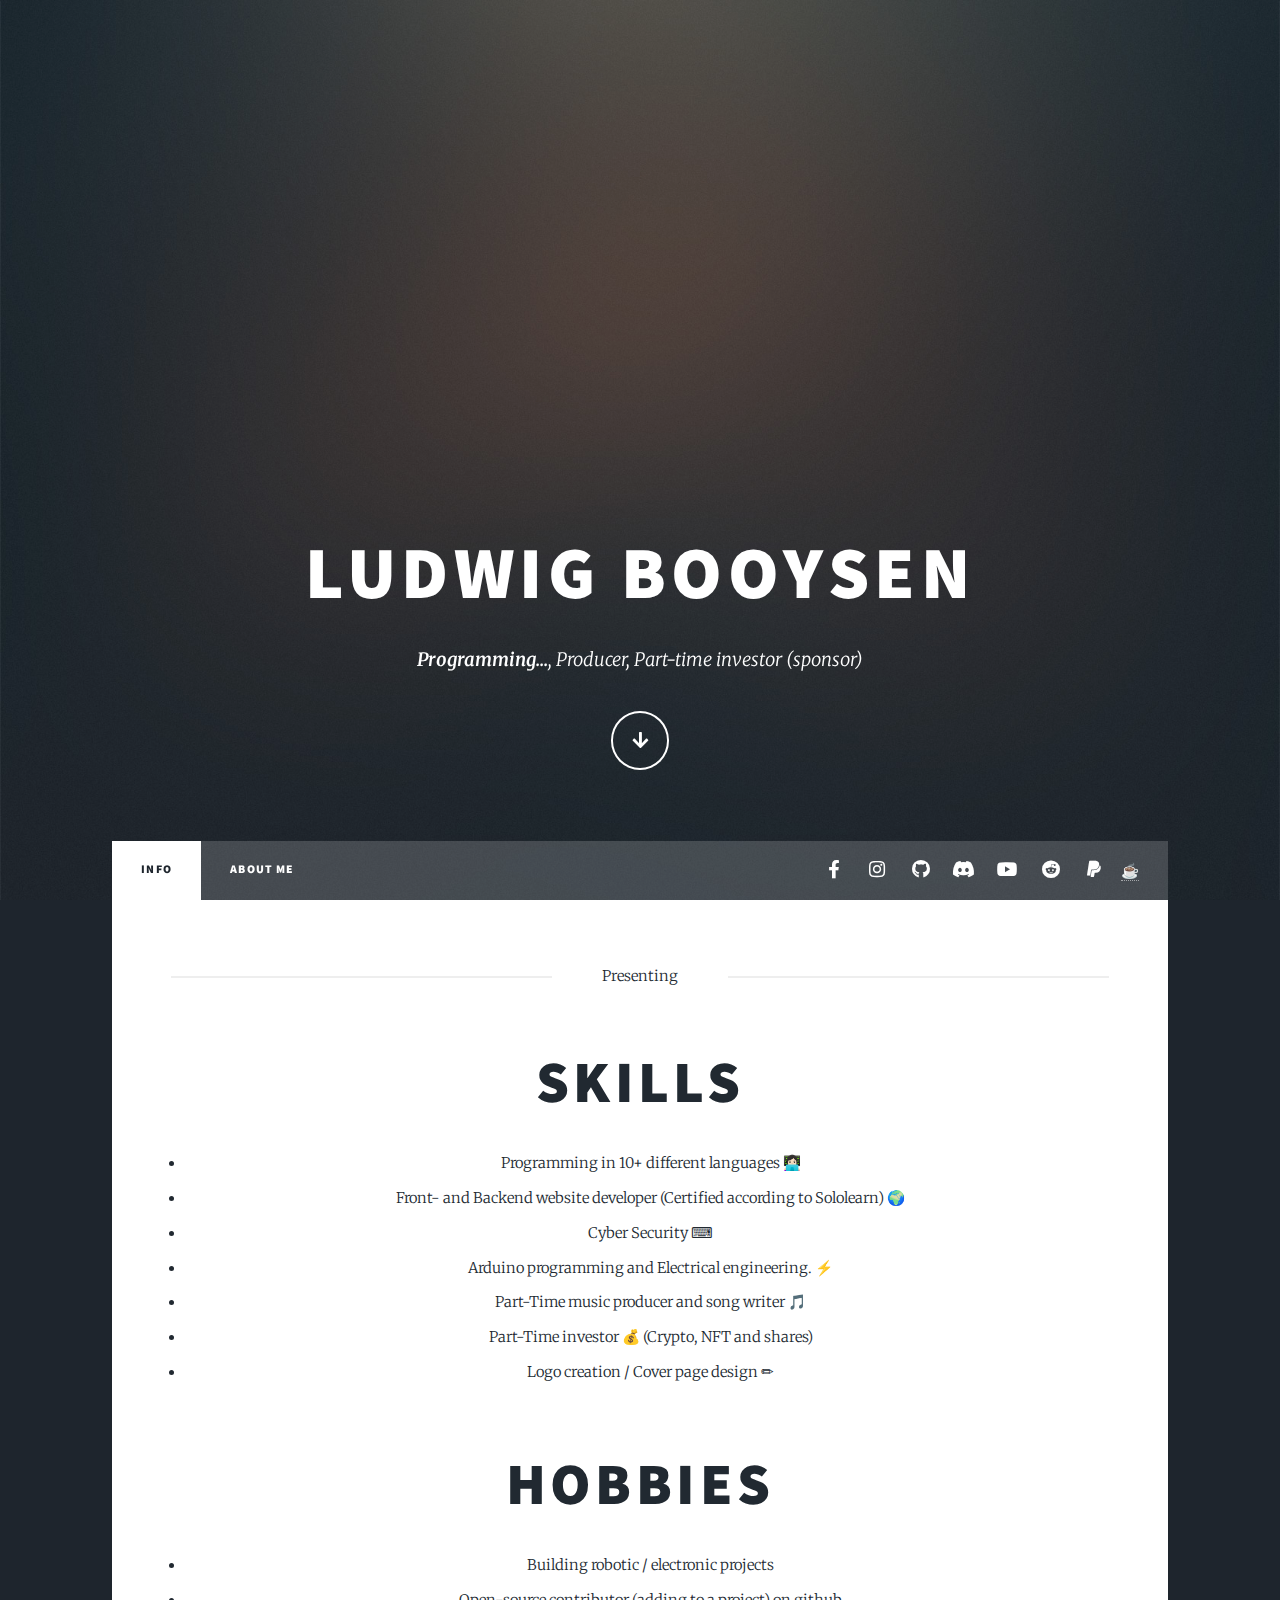
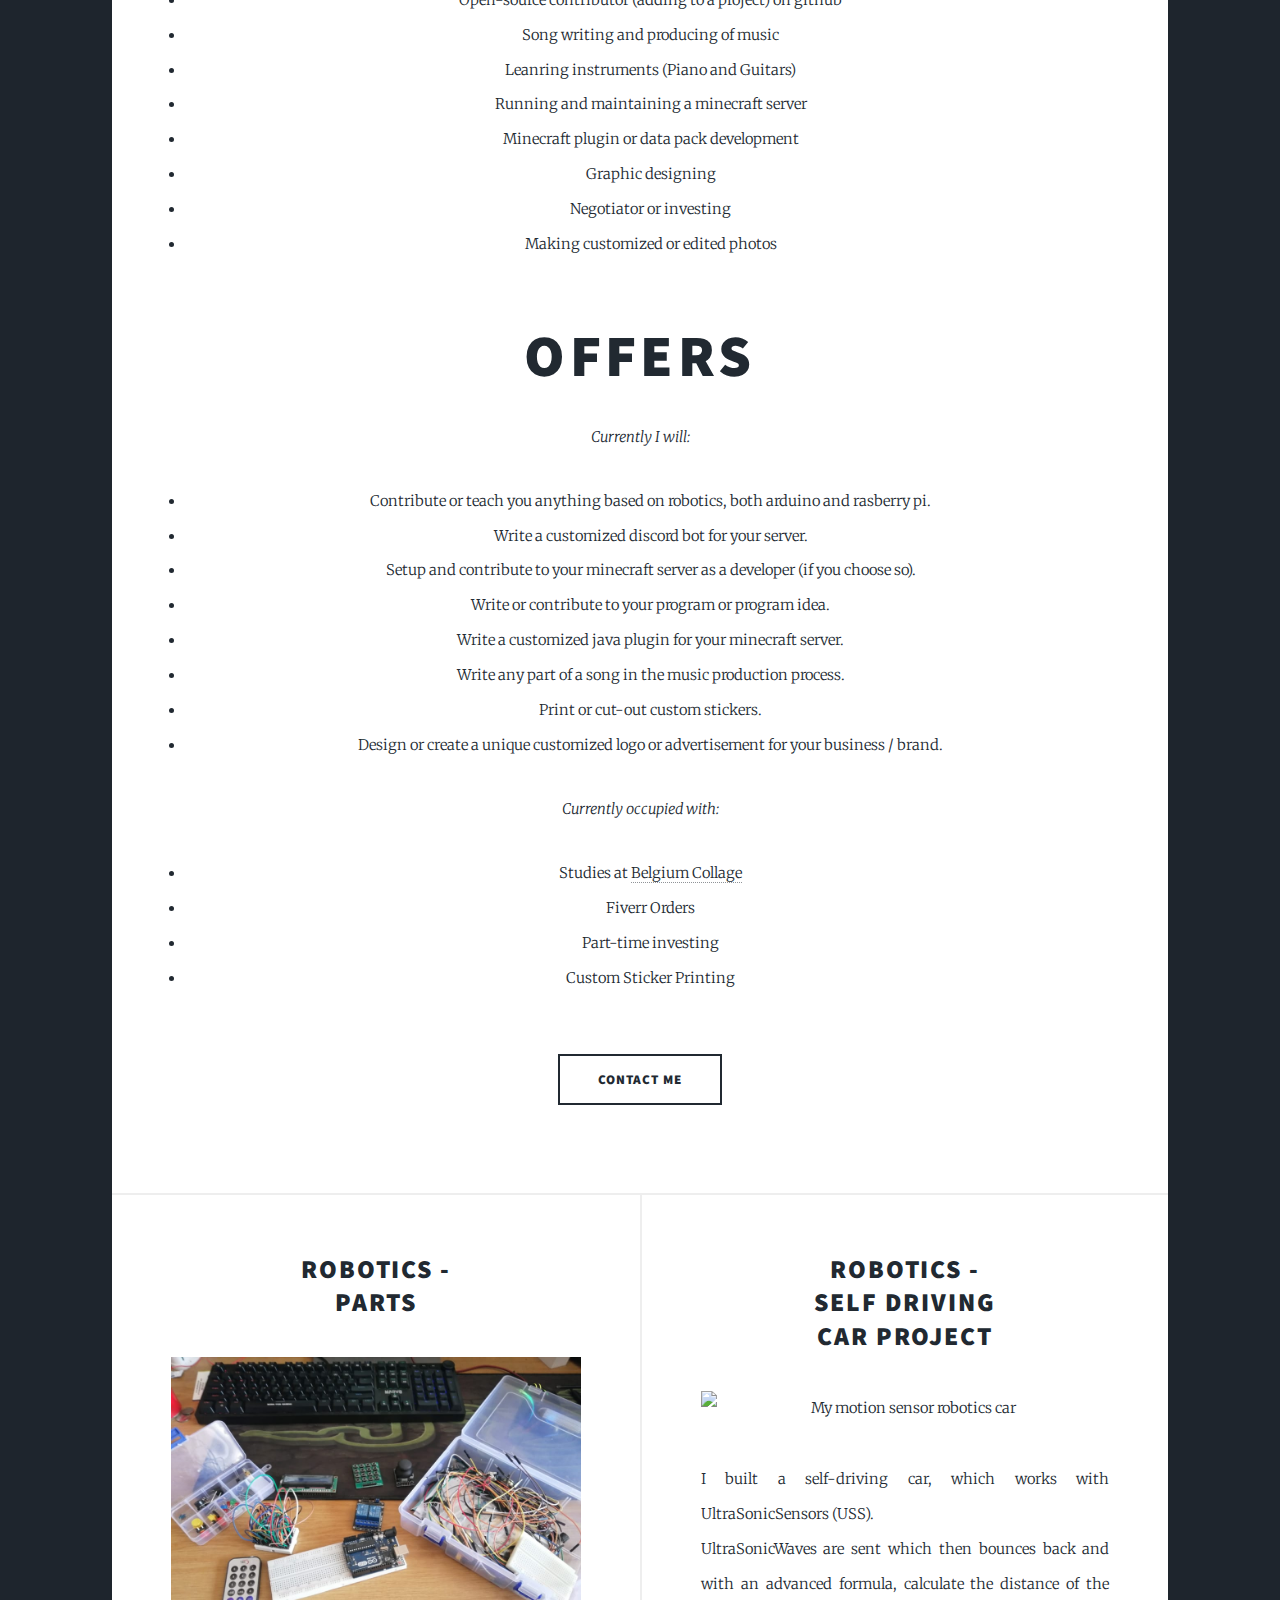
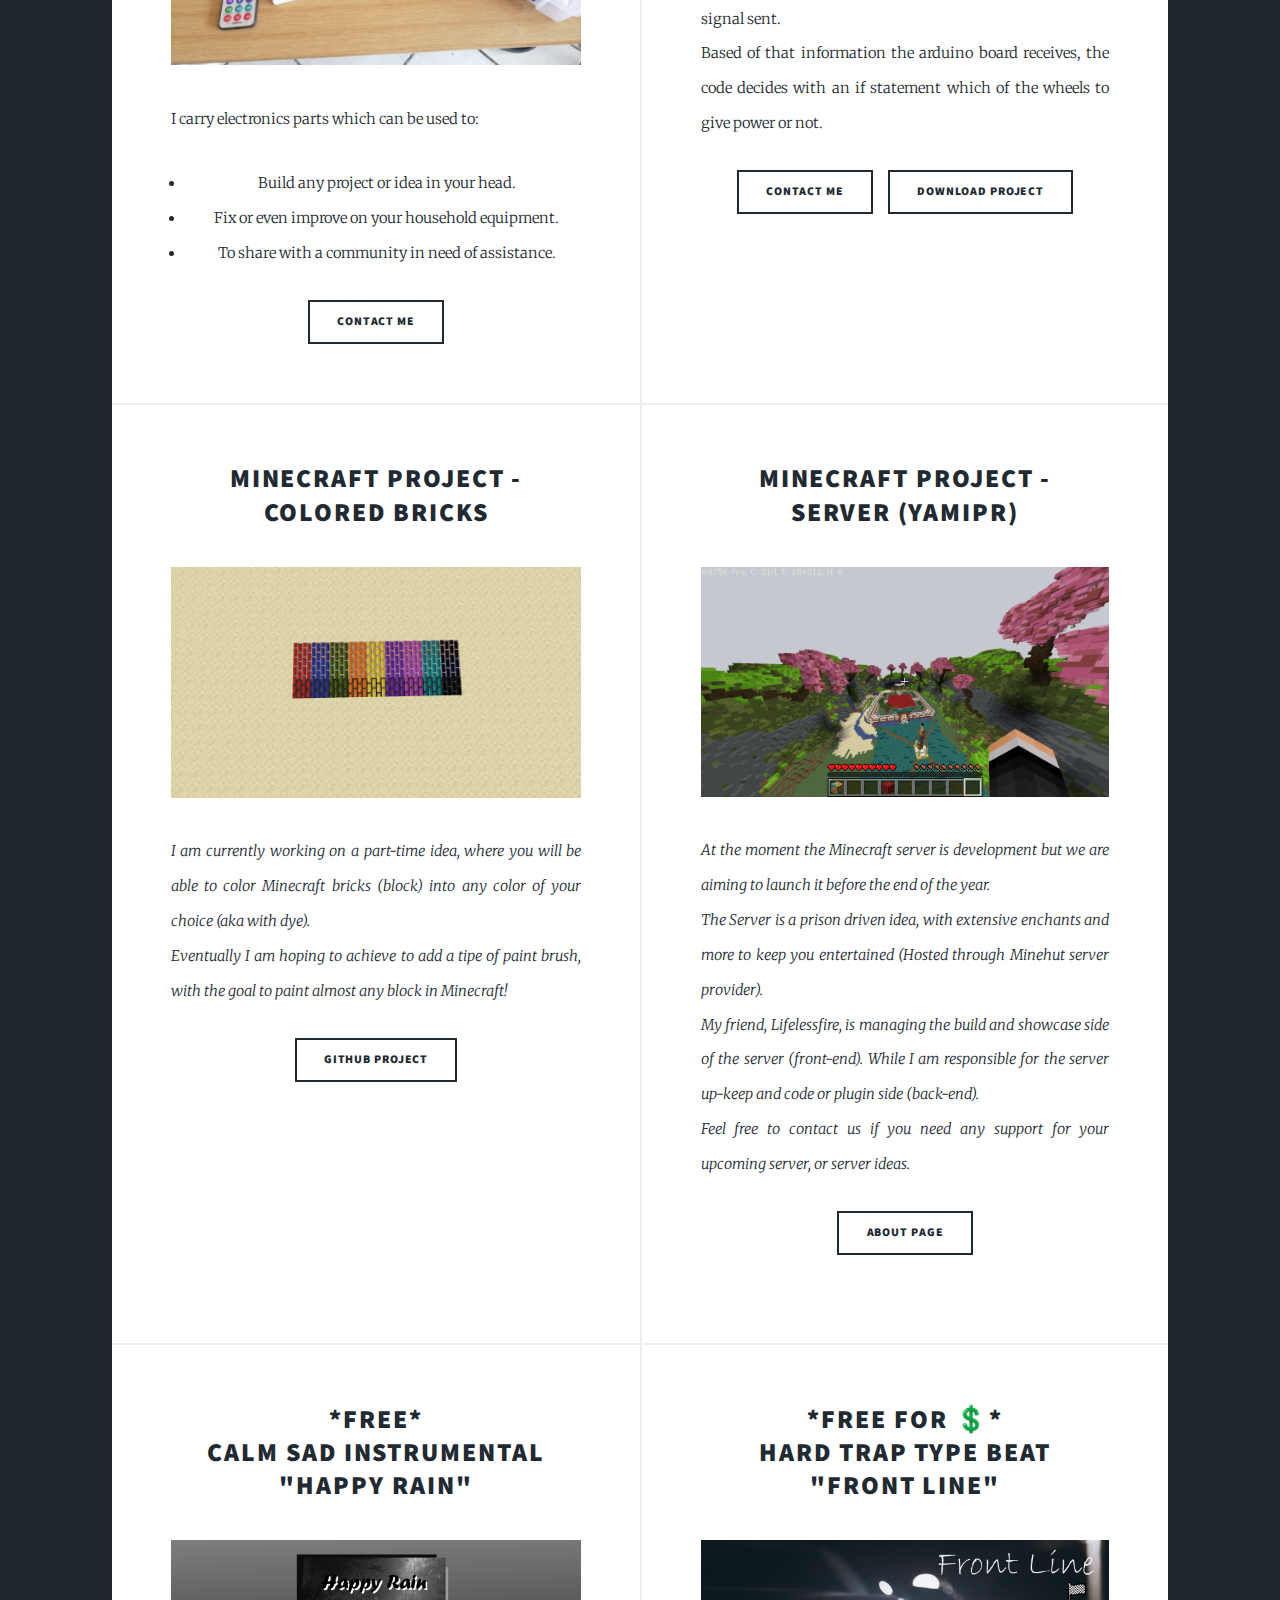
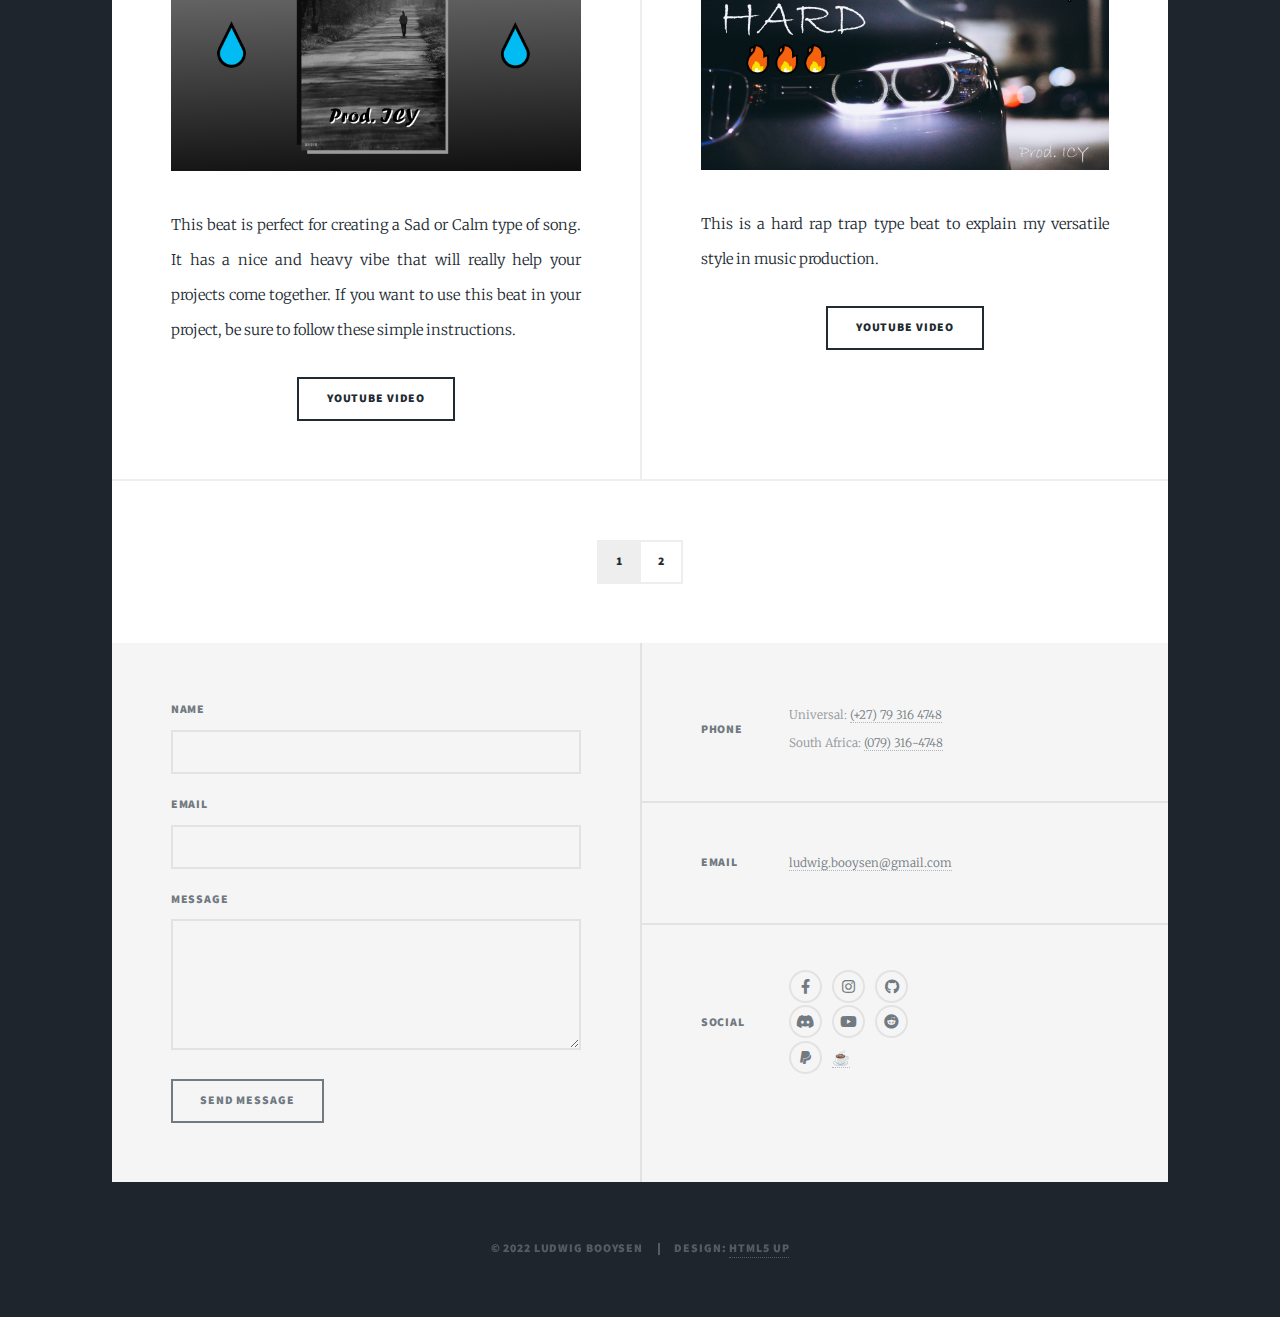
==== commit b12130db: "Update" ====
--- a/index.html
+++ b/index.html
@@ -54,11 +54,12 @@
 									<span class="date">Presenting</span>
 									<h2>Skills</h2>
 									<ul>
-  									<li>Programming in 10+ languages (Favourite being Python)👩🏻‍💻</li>
-  									<li>Front- and Backend website developer (HTML,CSS,JS) (Certified according to Sololearn) 🌍</li>
-  									<li>Arduino programming and Electrical engineering.</li>
+  									<li>Programming in 10+ different languages 👩🏻‍💻</li>
+  									<li>Front- and Backend website developer (Certified according to Sololearn) 🌍</li>
+									<li>Cyber Security ⌨</li>
+  									<li>Arduino programming and Electrical engineering. ⚡</li>
   									<li>Part-Time music producer and song writer 🎵</li>
-  									<li>Part-Time investor and sponsor 💰 (Crypto, NFT and shares)</li>
+  									<li>Part-Time investor 💰 (Crypto, NFT and shares)</li>
 									<li>Logo creation / Cover page design ✏</li>
 									</ul><br />
 									<h2>Hobbies</h2>
@@ -66,6 +67,7 @@
 									<li>Building robotic / electronic projects</li>
   									<li>Open-source contributor (adding to a project) on github</li>
   									<li>Song writing and producing of music</li>
+									<li>Leanring instruments (Piano and Guitars)</li>
 									<li>Running and maintaining a minecraft server</li>
 									<li>Minecraft plugin or data pack development</li>
   									<li>Graphic designing</li>
@@ -81,6 +83,7 @@
   									<li>Write or contribute to your program or program idea.</li>
 									<li>Write a customized java plugin for your minecraft server.</li>
   									<li>Write any part of a song in the music production process.</li>
+									<li>Print or cut-out custom stickers.</li>
 									<li>Design or create a unique customized logo or advertisement for your business / brand.</li>
 									</ul>
 									<p><i>Currently occupied with:</i></p>
@@ -88,6 +91,7 @@
 										<li>Studies at <a href="https://www.belgiumcampus.ac.za" target="_target">Belgium Collage</a></li>
 										<li>Fiverr Orders</li>
 										<li>Part-time investing</li>
+										<li>Custom Sticker Printing</li>
 									</ul>
 								</header>
 								<!-- <img class="image fit" src="images/coding.gif" alt="Coding reference" /> -->
@@ -126,26 +130,6 @@
 									<ul class="actions special">
 										<li><a href="#footer" class="button" id="ContactBtnRoboticsCar">Contact Me</a></li>
 										<li><a href="https://github.com/LudwigBooysen/SelfDrivingCar/archive/refs/heads/main.zip" class="button" id="DownloadBtnRoboticsCar">Download Project</a></li>
-									</ul>
-								</article>
-								<article>
-									<header>
-										<h2>[FREE]<br /> Prod. ICY - Dori <br/>(tyga type beat)</h2>
-									</header>
-									<a href="#DoriYTBtn" class="image fit"><img src="images/Dori.png" alt="YouTube video to a beat" /></a>
-									<p>I created a distinctive beat and intended to sell it for <a href="https://www.youtube.com/user/TygaVEVO">Tyga</a>, within 2 hours.<br />NOTE: The song is free for use and no copyrights may be claimed on this video!</p>
-									<ul class="actions special">
-										<li><a href="https://www.youtube.com/watch?v=YpFCYU_CDE4" class="button" id="DoriYTBtn">YouTube Video</a></li>
-									</ul>
-								</article>
-								<article>
-									<header>
-										<h2>[Free 4 Profit]<br /> Prod. ICY - LayLow <br />(BONES Type Beat)</h2>
-									</header>
-									<a href="#LayLowYTBtn" class="image fit"><img src="images/LayLow.jfif" alt="YouTube video to a beat" /></a>
-									<p>This time, I had a hour to construct a track that was imagned to be sold to <a href="https://www.youtube.com/c/TeamSESHBones/featured">BONES</a><br />Additionally I created the wallpaper and animations on the image <a href="https://steamcommunity.com/sharedfiles/filedetails/?id=2778286710">(Steam WP-Engine link)</a><br />NOTE: The song is free for use and no copyrights may be claimed on this video!</p>
-									<ul class="actions special">
-										<li><a href="https://www.youtube.com/watch?v=U6r9RpGmYv4" class="button" id="LayLowYTBtn">YouTube Video</a></li>
 									</ul>
 								</article>
 								<article>
@@ -175,6 +159,26 @@
 											<li><a class="button" id="AboutPageBtn" href="about_me.html#MinecraftTopic">About Page</a></li>
 										</ul>
 									</header>
+								</article>
+								<article>
+									<header>
+										<h2>*FREE*<br /> Calm Sad Instrumental <br />"Happy Rain"</h2>
+									</header>
+									<a href="#HppyRainYTBtn" class="image fit"><img src="images/HappyRain.png" alt="YouTube video to a beat" /></a>
+									<p>This beat is perfect for creating a Sad or Calm type of song. It has a nice and heavy vibe that will really help your projects come together. If you want to use this beat in your project, be sure to follow these simple instructions.</p>
+									<ul class="actions special">
+										<li><a href="https://www.youtube.com/watch?v=8cgajkvtdA8" class="button" id="HppyRainYTBtn">YouTube Video</a></li>
+									</ul>
+								</article>
+								<article>
+									<header>
+										<h2>*FREE for 💲*<br />Hard Trap Type Beat <br />"Front Line"</h2>
+									</header>
+									<a href="#FtLineYTBtn" class="image fit"><img src="images/FrontLine.jpg" alt="YouTube video to a beat" /></a>
+									<p>This is a hard rap trap type beat to explain my versatile style in music production.</p>
+									<ul class="actions special">
+										<li><a href="https://www.youtube.com/watch?v=Zv3ea4qZ2qA" class="button" id="FtLineYTBtn">YouTube Video</a></li>
+									</ul>
 								</article>
 							</section>
 
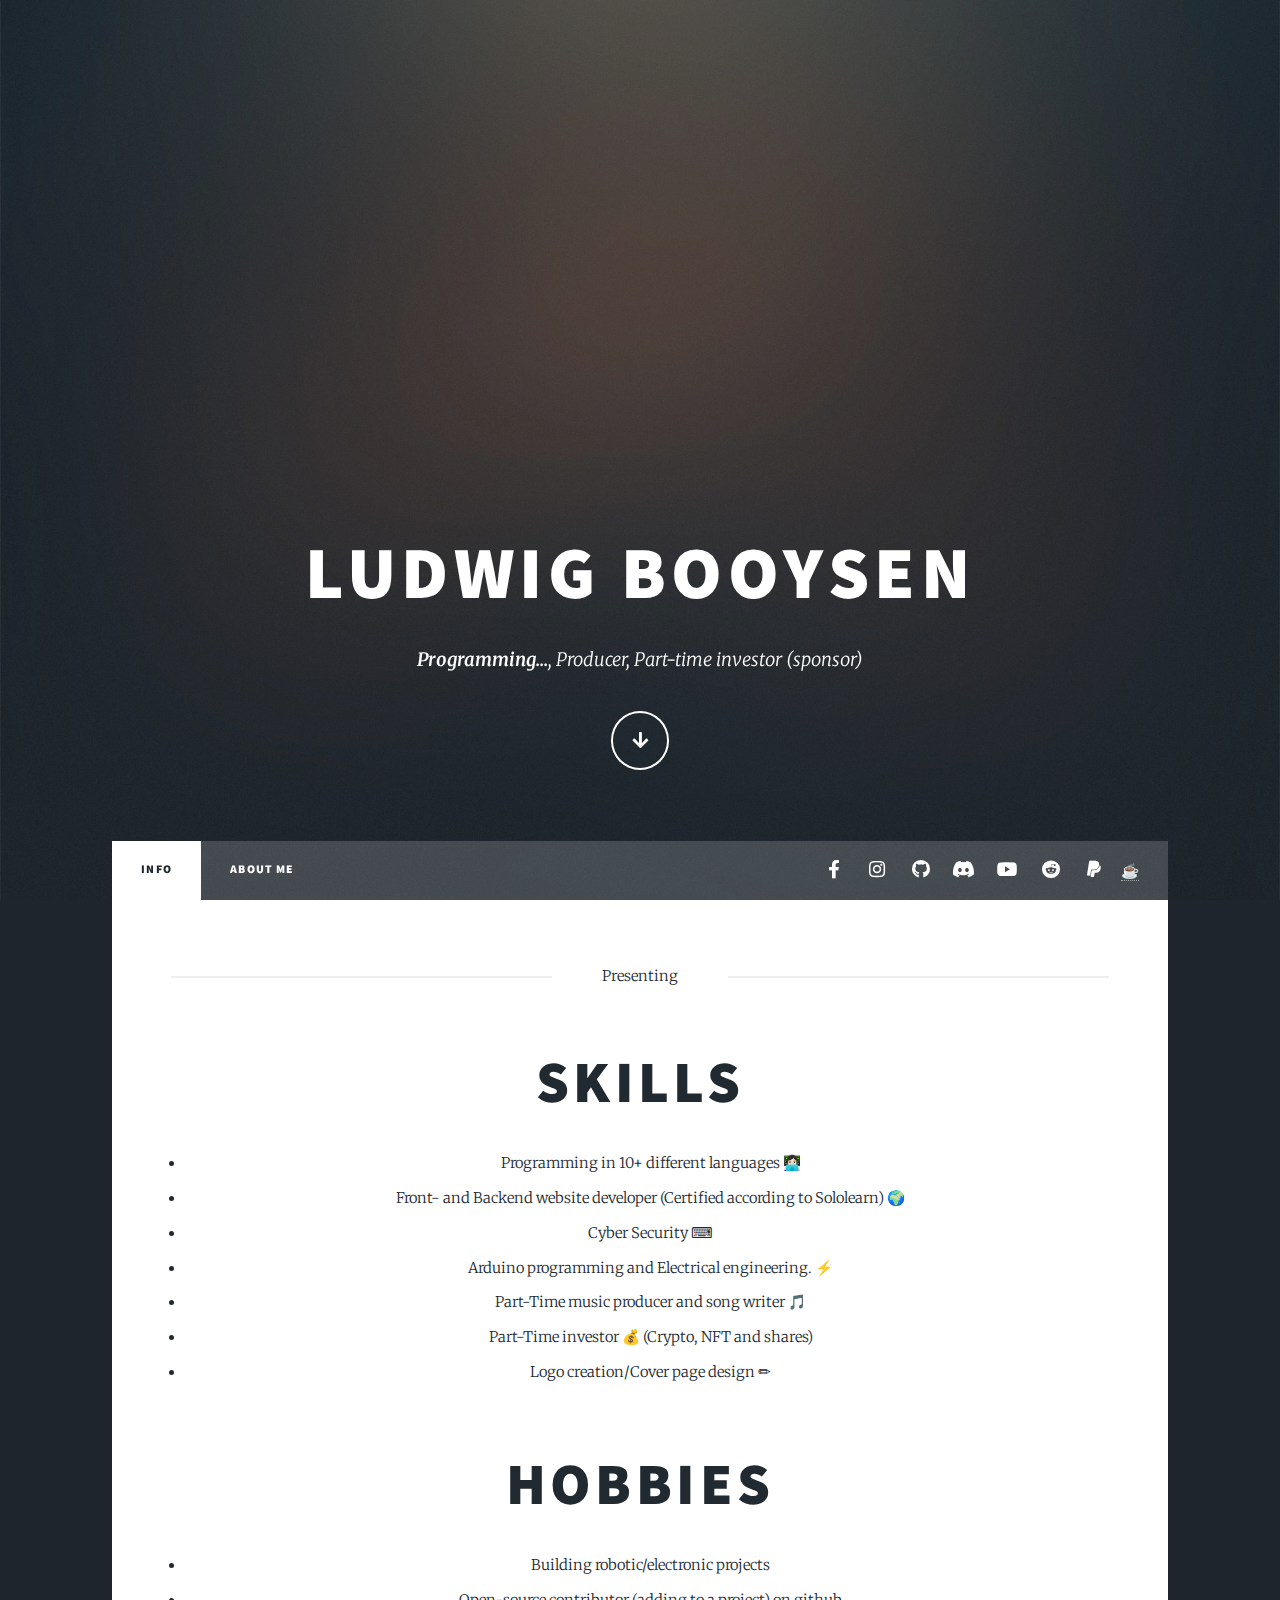
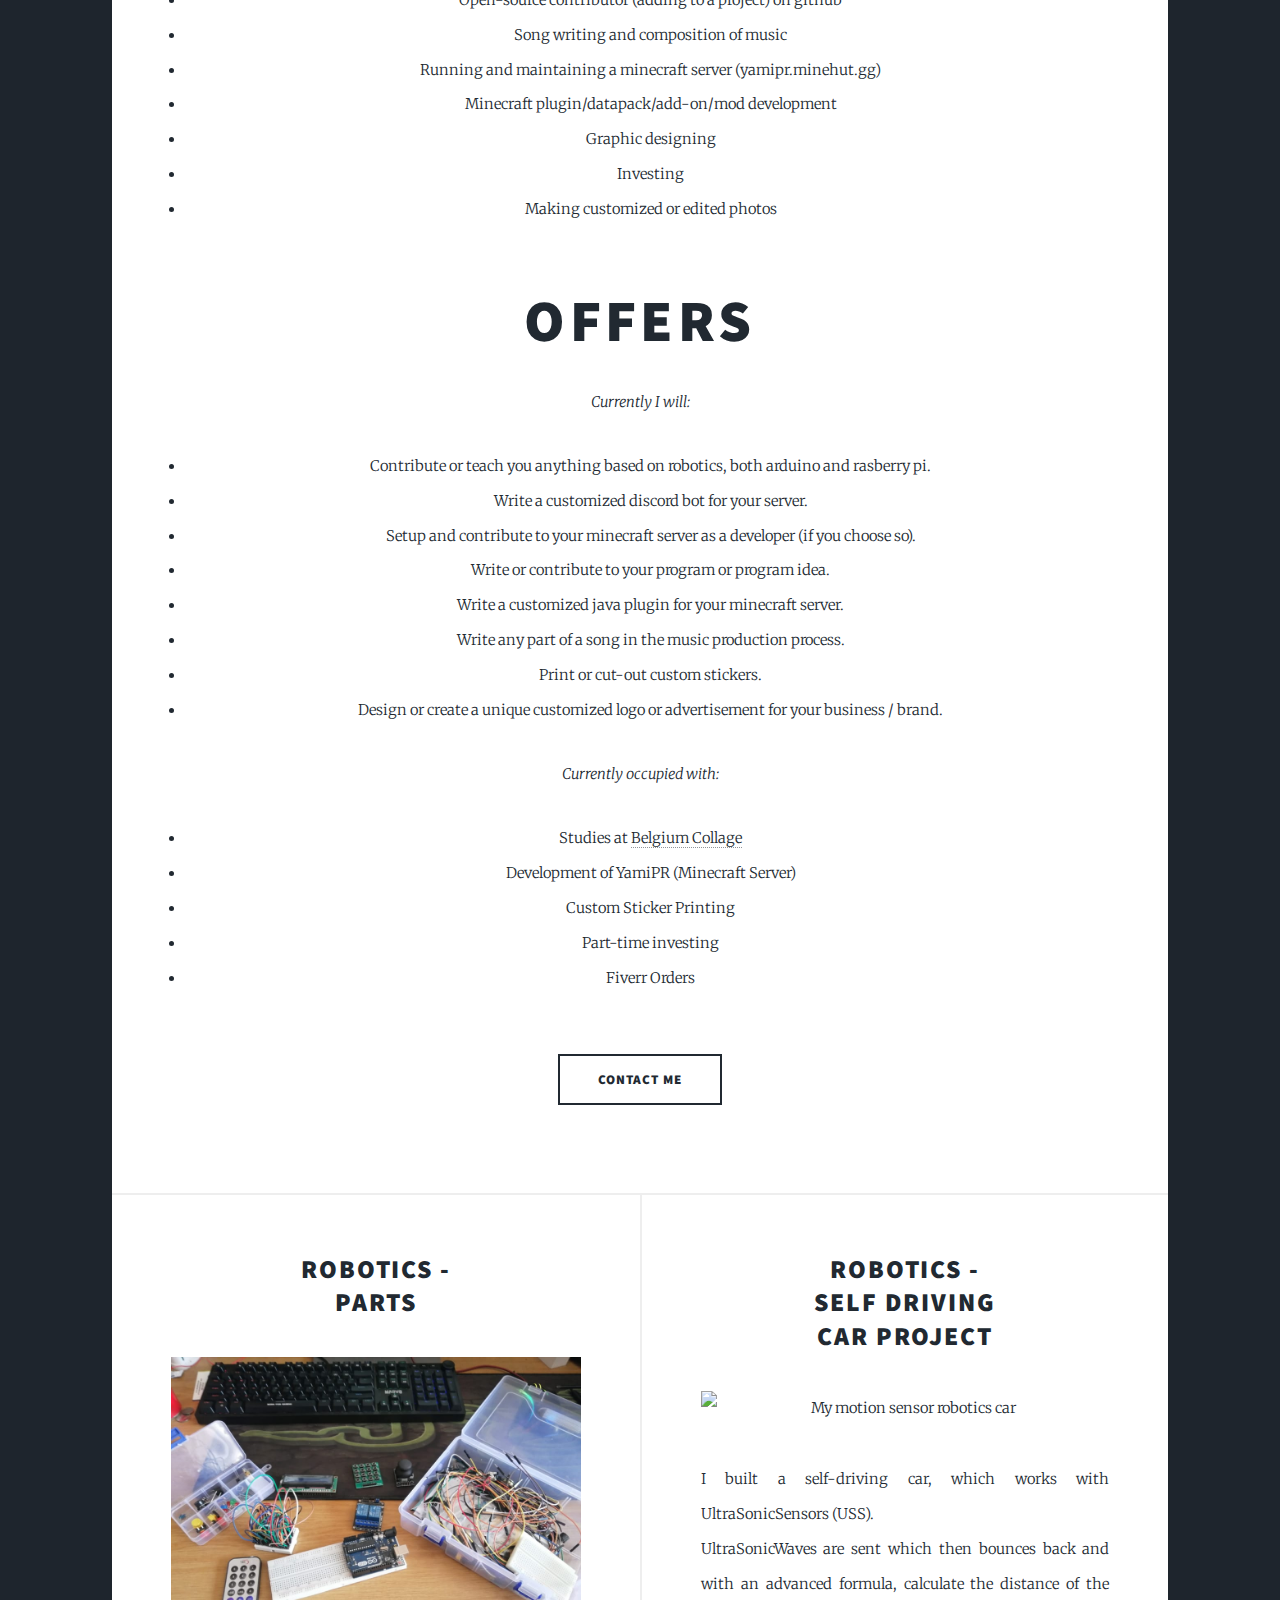
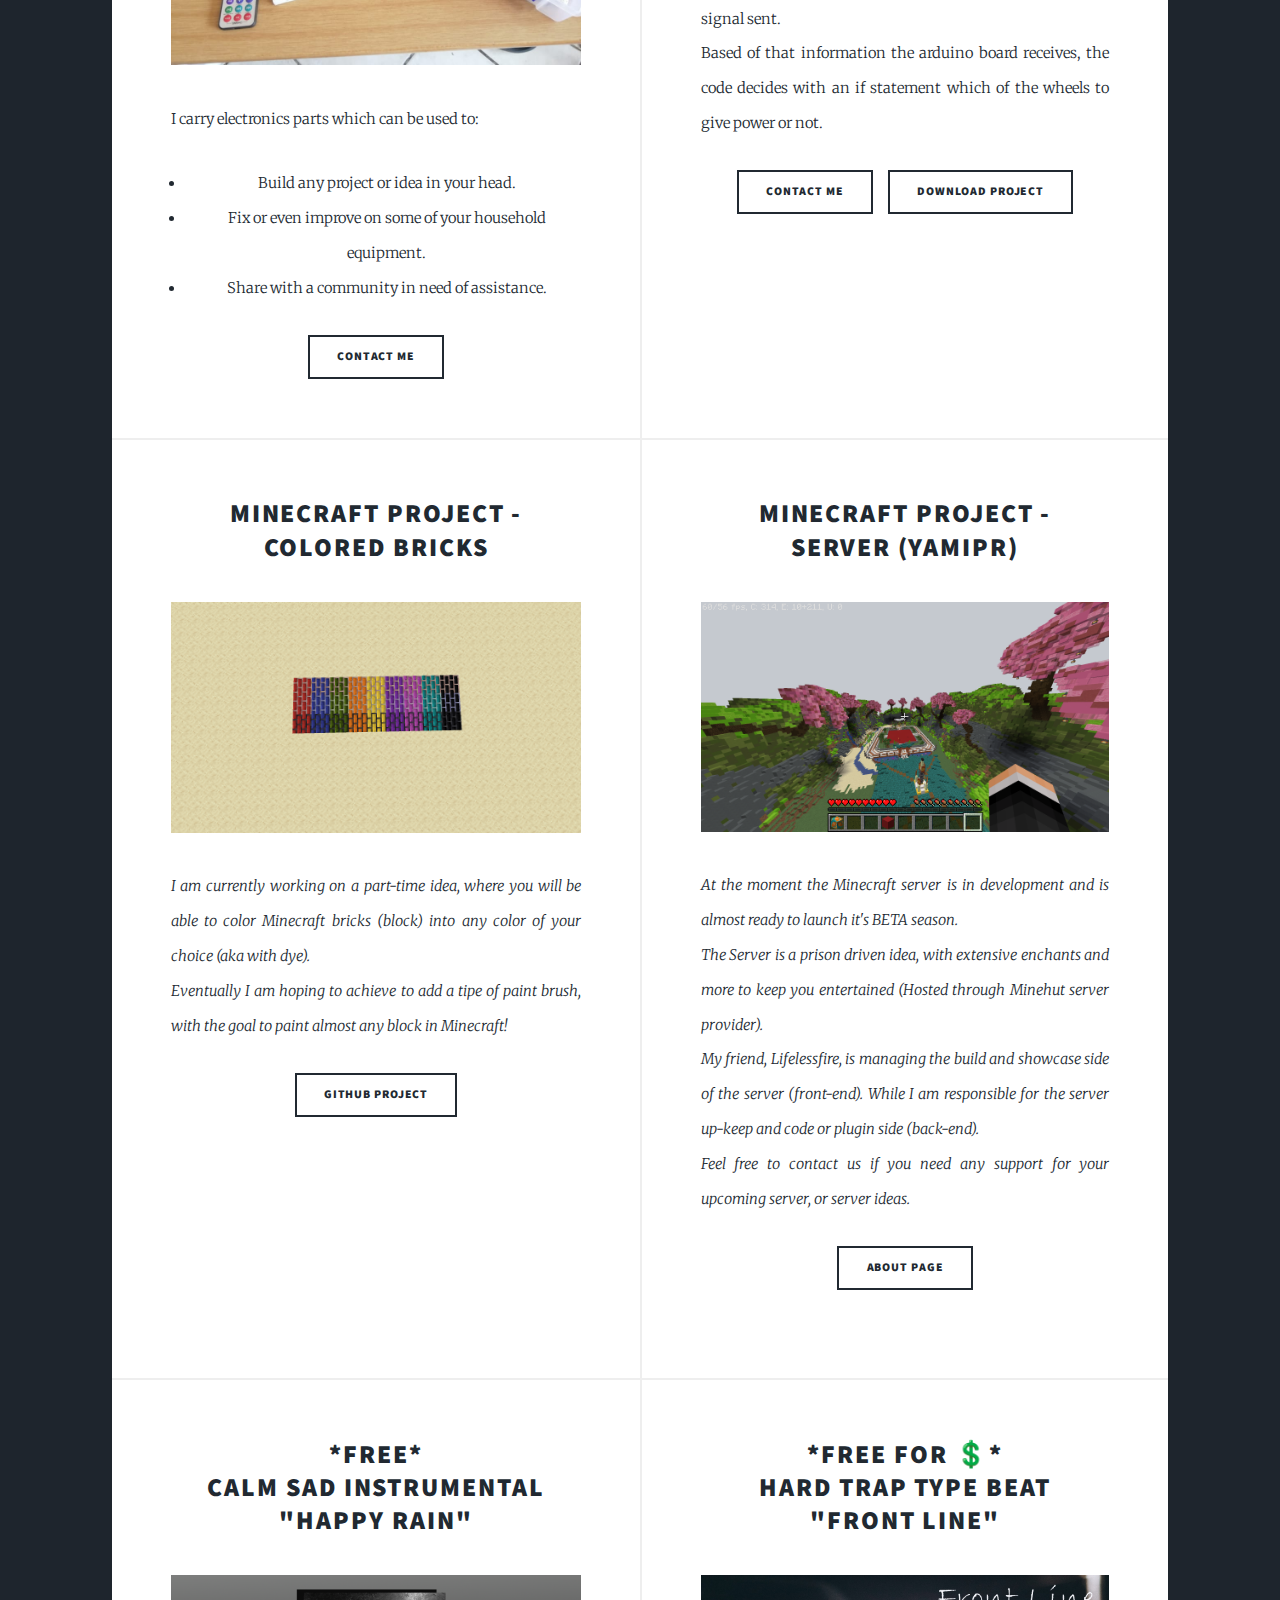
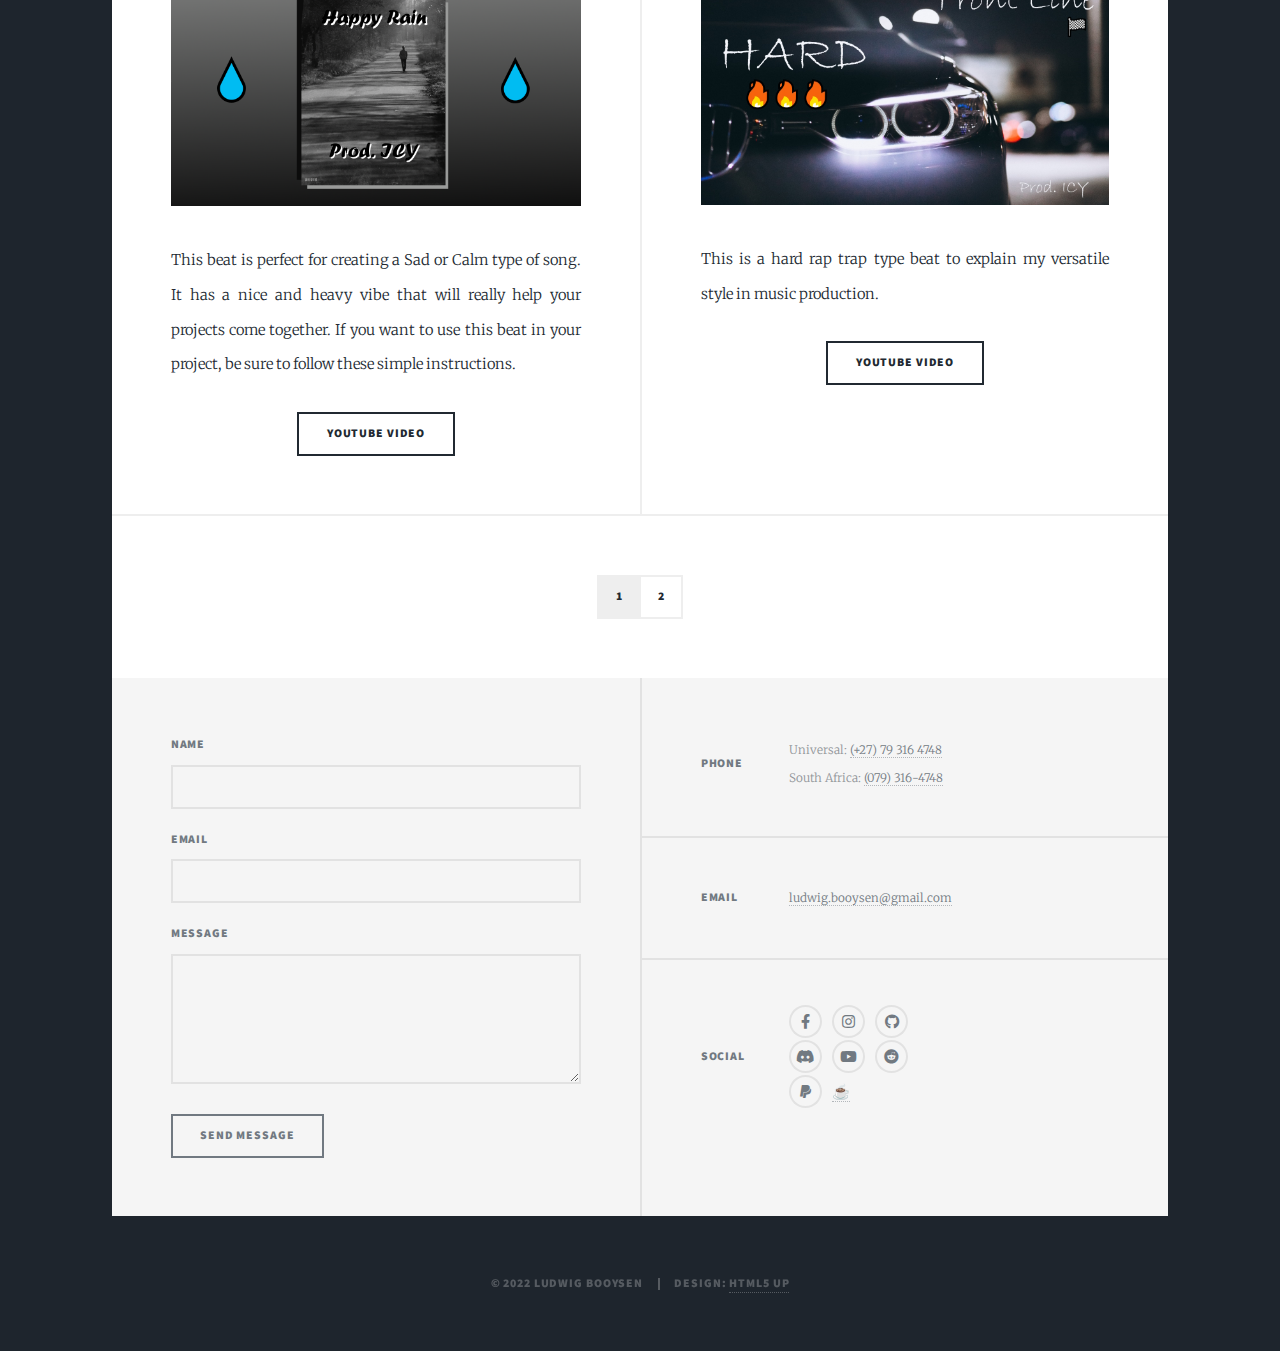
==== commit 772ab39d: "Improvement Update" ====
--- a/index.html
+++ b/index.html
@@ -9,7 +9,7 @@
 	</head>
 	<body class="is-preload">
 
-		<!-- Wrapper -->
+		<!-- Content Holder -->
 			<div id="wrapper" class="fade-in">
 
 				<!-- Intro -->
@@ -51,7 +51,7 @@
 						<!-- Featured Post -->
 							<article class="post featured">
 								<header class="major">
-									<span class="date">Presenting</span>
+									<span class="present">Presenting</span>
 									<h2>Skills</h2>
 									<ul>
   									<li>Programming in 10+ different languages 👩🏻‍💻</li>
@@ -60,18 +60,17 @@
   									<li>Arduino programming and Electrical engineering. ⚡</li>
   									<li>Part-Time music producer and song writer 🎵</li>
   									<li>Part-Time investor 💰 (Crypto, NFT and shares)</li>
-									<li>Logo creation / Cover page design ✏</li>
+									<li>Logo creation/Cover page design ✏</li>
 									</ul><br />
 									<h2>Hobbies</h2>
 									<ul>
-									<li>Building robotic / electronic projects</li>
+									<li>Building robotic/electronic projects</li>
   									<li>Open-source contributor (adding to a project) on github</li>
-  									<li>Song writing and producing of music</li>
-									<li>Leanring instruments (Piano and Guitars)</li>
-									<li>Running and maintaining a minecraft server</li>
-									<li>Minecraft plugin or data pack development</li>
+  									<li>Song writing and composition of music</li>
+									<li>Running and maintaining a minecraft server (yamipr.minehut.gg)</li>
+									<li>Minecraft plugin/datapack/add-on/mod development</li>
   									<li>Graphic designing</li>
-  									<li>Negotiator or investing</li>
+  									<li>Investing</li>
 									<li>Making customized or edited photos</li>
 									</ul><br />
 									<h2>Offers</h2>
@@ -89,9 +88,10 @@
 									<p><i>Currently occupied with:</i></p>
 									<ul>
 										<li>Studies at <a href="https://www.belgiumcampus.ac.za" target="_target">Belgium Collage</a></li>
+										<li>Development of YamiPR (Minecraft Server)</li> <!-- YamiPr will have link provided in the future-->
+										<li>Custom Sticker Printing</li>
+										<li>Part-time investing</li>
 										<li>Fiverr Orders</li>
-										<li>Part-time investing</li>
-										<li>Custom Sticker Printing</li>
 									</ul>
 								</header>
 								<!-- <img class="image fit" src="images/coding.gif" alt="Coding reference" /> -->
@@ -112,8 +112,8 @@
 									</p>
 									<ul>
 										<li>Build any project or idea in your head.</li>
-										<li>Fix or even improve on your household equipment.</li>
-										<li>To share with a community in need of assistance.</li>
+										<li>Fix or even improve on some of your household equipment.</li>
+										<li>Share with a community in need of assistance.</li>
 									</ul>
 									<ul class="actions special">
 										<li><a href="#footer" class="button" id="ContactBtnRobotics">Contact Me</a></li>
@@ -150,7 +150,7 @@
 										<h2>Minecraft Project - <br />Server (YamiPR)</h2>
 										<a href="#AboutPageBtn" class="image fit"><img src="images/minecraft_server.png" alt="Minecraft Server (YamiPR)" /></a>
 										<p>
-											At the moment the Minecraft server is development but we are aiming to launch it before the end of the year.<br />
+											At the moment the Minecraft server is in development and is almost ready to launch it's BETA season.<br />
 											The Server is a prison driven idea, with extensive enchants and more to keep you entertained (Hosted through Minehut server provider).<br />
 											My friend, Lifelessfire, is managing the build and showcase side of the server (front-end). While I am responsible for the server up-keep and code or plugin side (back-end).<br />
 											Feel free to contact us if you need any support for your upcoming server, or server ideas. 
@@ -213,7 +213,7 @@
 									</div>
 								</div>
 								<ul class="actions">
-									<li><input type="submit" value="Send Message" /></li>
+									<li><input type="submit" value="Send Message" onclick="sendMessage()" /></li>
 								</ul>
 							</form>
 						</section>
--- a/assets/css/main.css
+++ b/assets/css/main.css
@@ -17,12 +17,14 @@
 	border: 0;
 	font-size: 100%;
 	font: inherit;
-	vertical-align: baseline;}
+	vertical-align: baseline;
+}
 
 
 article, aside, details, figcaption, figure,
 footer, header, hgroup, menu, nav, section {
-	display: block;}
+	display: block;
+}
 
 body {
 	line-height: 1;
@@ -2906,7 +2908,7 @@
 		cursor: default;
 	}
 
-		header > .date {
+		header > .present {
 			display: block;
 			font-size: 0.8rem;
 			height: 1;
@@ -2953,12 +2955,12 @@
 				text-align: center;
 			}
 
-			header.major > .date {
+			header.major > .present {
 				font-size: 1rem;
 				margin: 0 0 4rem 0;
 			}
 
-				header.major > .date:before, header.major > .date:after {
+				header.major > .present:before, header.major > .present:after {
 					content: '';
 					display: block;
 					position: absolute;
@@ -2967,11 +2969,11 @@
 					border-top: solid 2px;
 				}
 
-				header.major > .date:before {
+				header.major > .present:before {
 					left: 0;
 				}
 
-				header.major > .date:after {
+				header.major > .present:after {
 					right: 0;
 				}
 
@@ -2991,7 +2993,7 @@
 
 		}
 
-	header.major .date:before, header.major .date:after {
+	header.major .present:before, header.major .present:after {
 		border-top-color: #eeeeee;
 	}
 
@@ -3777,7 +3779,7 @@
 			padding: 8rem 8rem 6rem 8rem ;
 		}
 
-			#main > .post header.major > .date {
+			#main > .post header.major > .present {
 				margin-top: -2rem;
 			}
 
@@ -3805,7 +3807,7 @@
 					padding: 4rem 2rem 2rem 2rem ;
 				}
 
-					#main > .post header.major > .date {
+					#main > .post header.major > .present {
 						margin-top: -1rem;
 						margin-bottom: 2rem;
 					}
@@ -4125,7 +4127,7 @@
 			box-shadow: inset 0 0 0 2px #18bfef;
 		}
 
-		#footer header.major .date:before, #footer header.major .date:after {
+		#footer header.major .present:before, #footer header.major .present:after {
 			border-top-color: #e2e2e2;
 		}
 
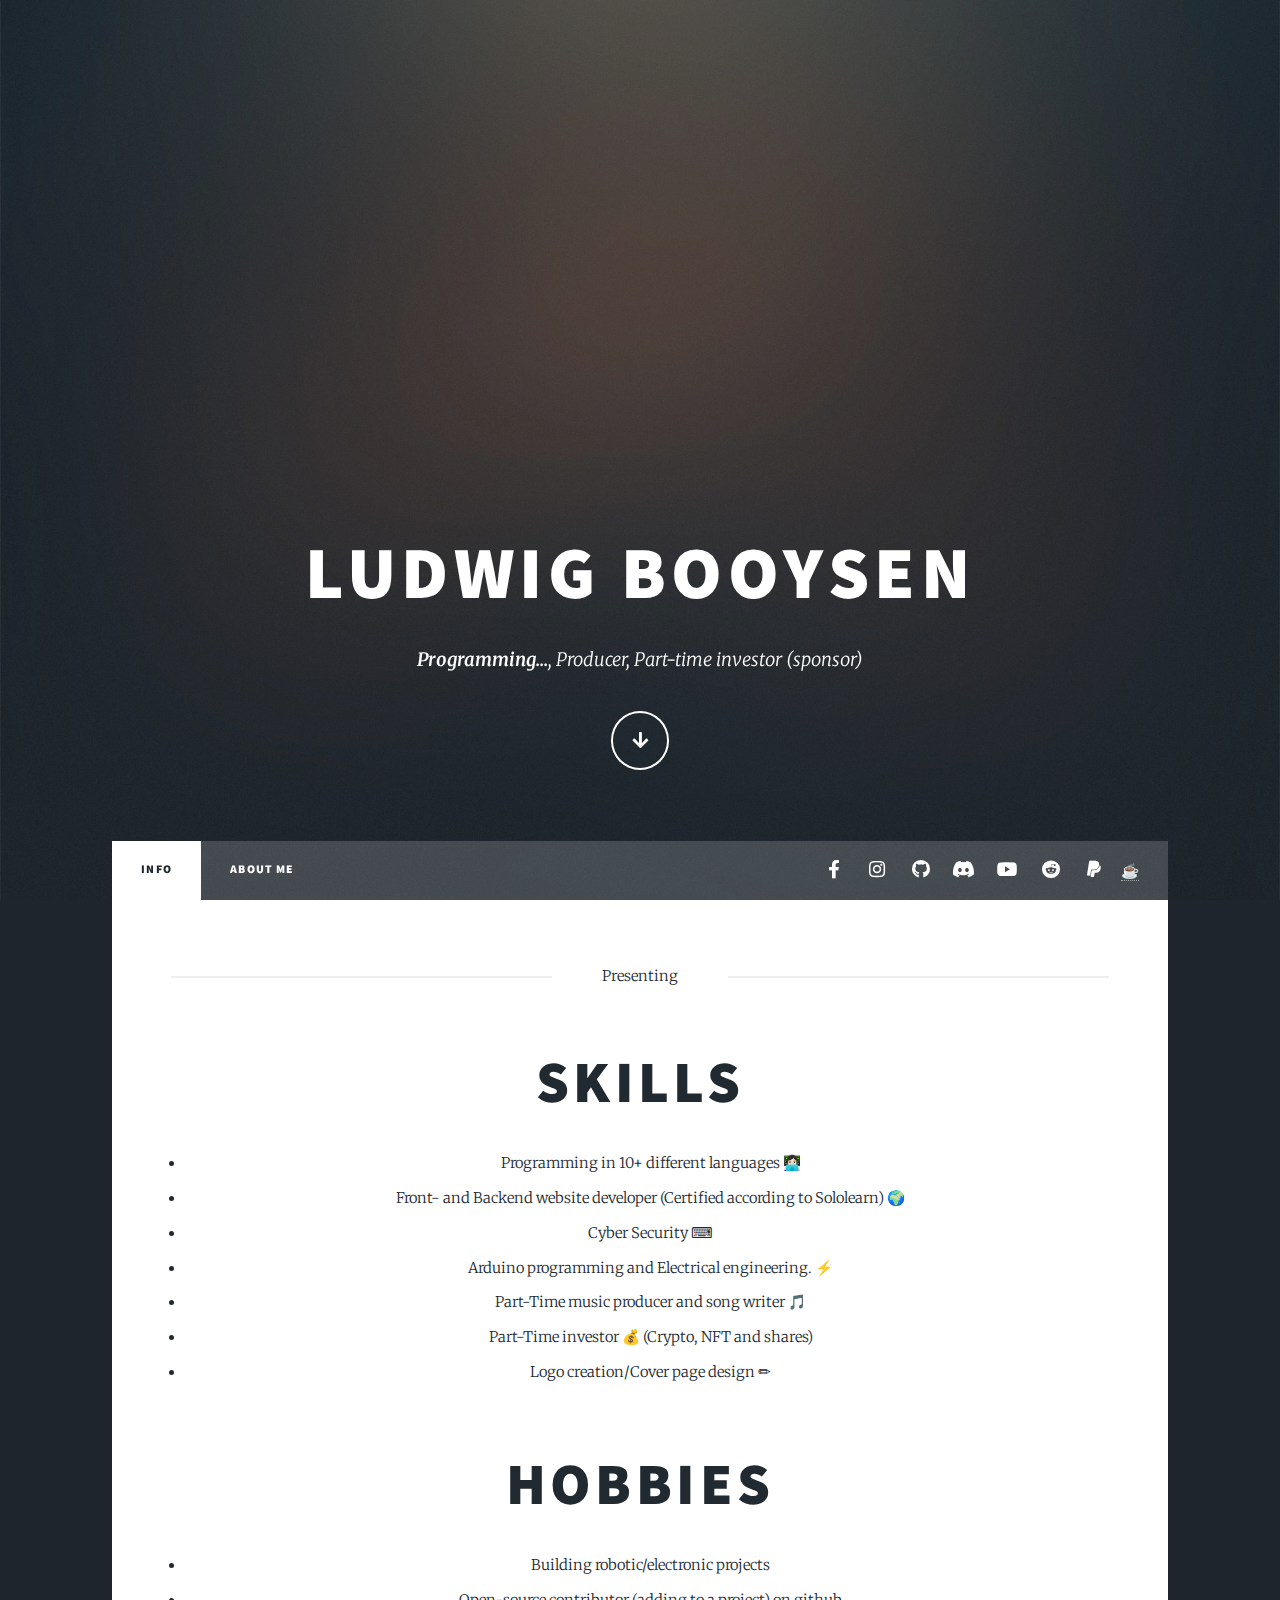
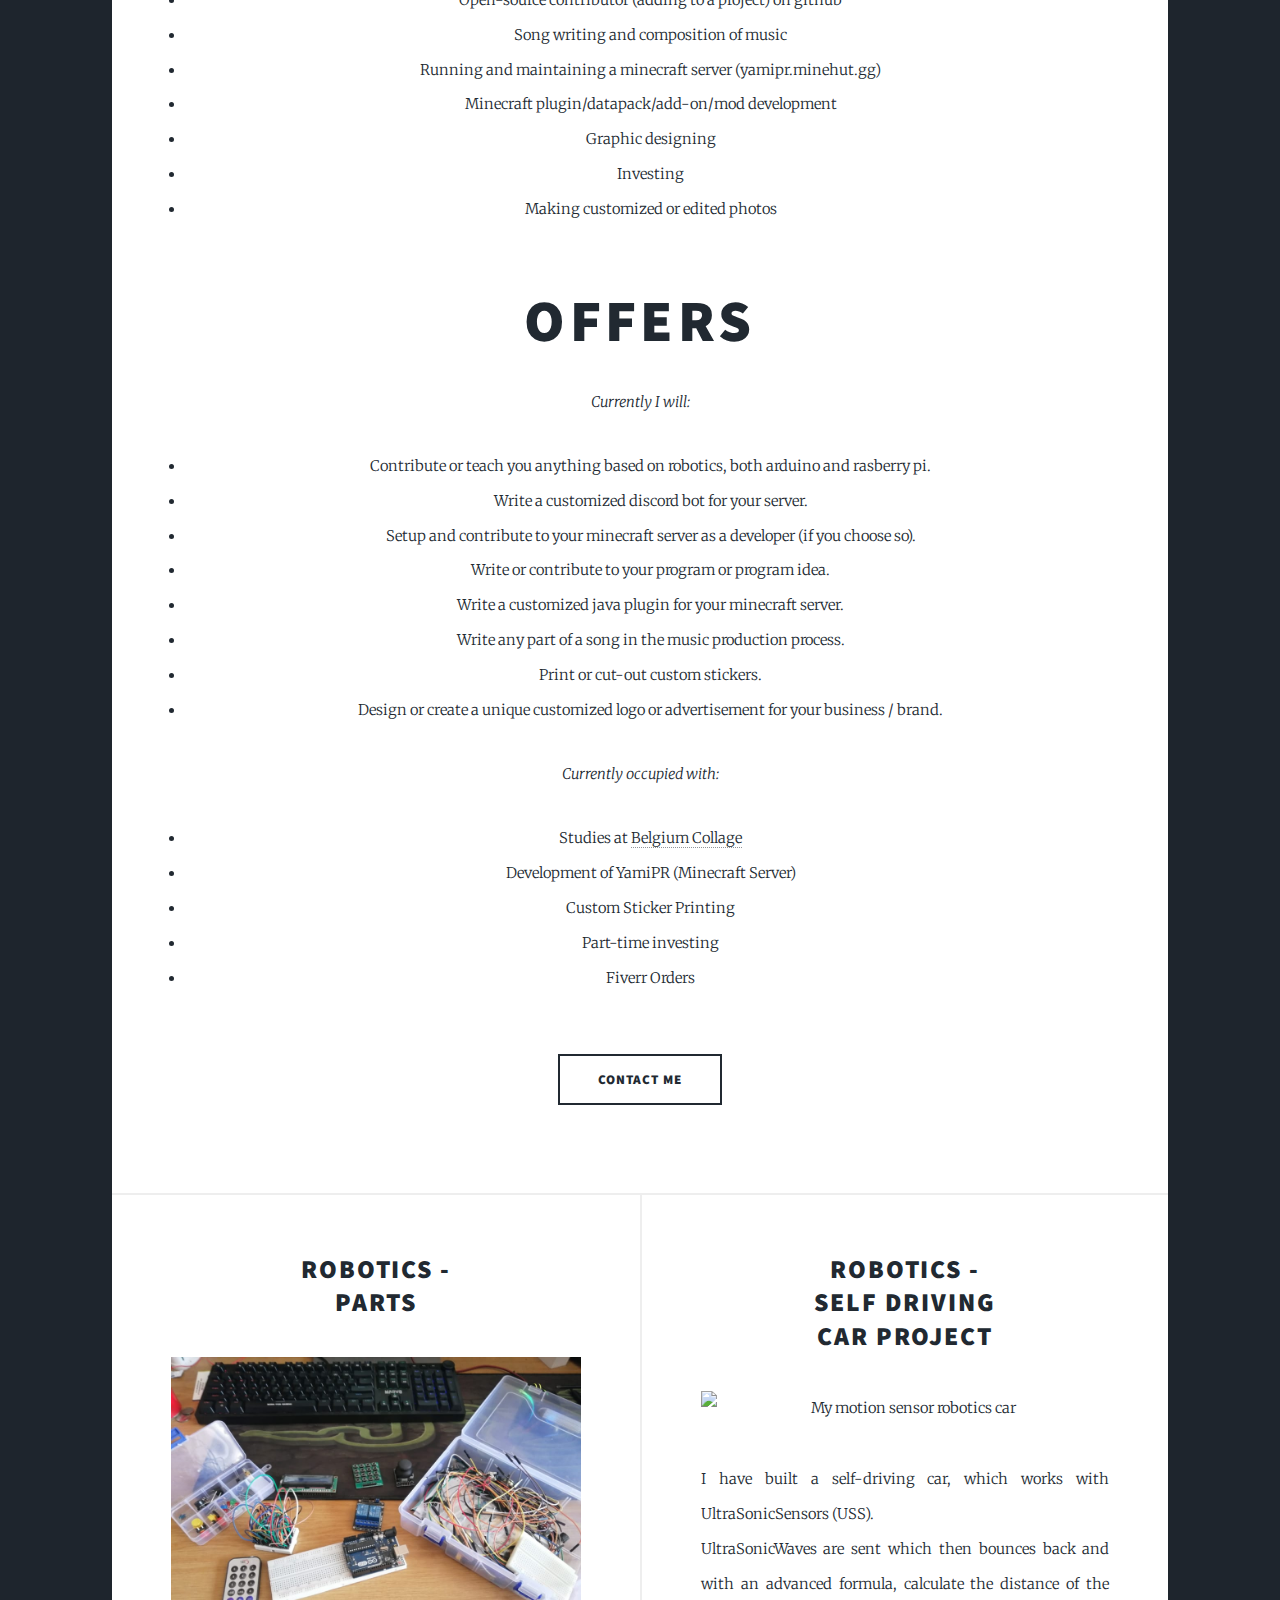
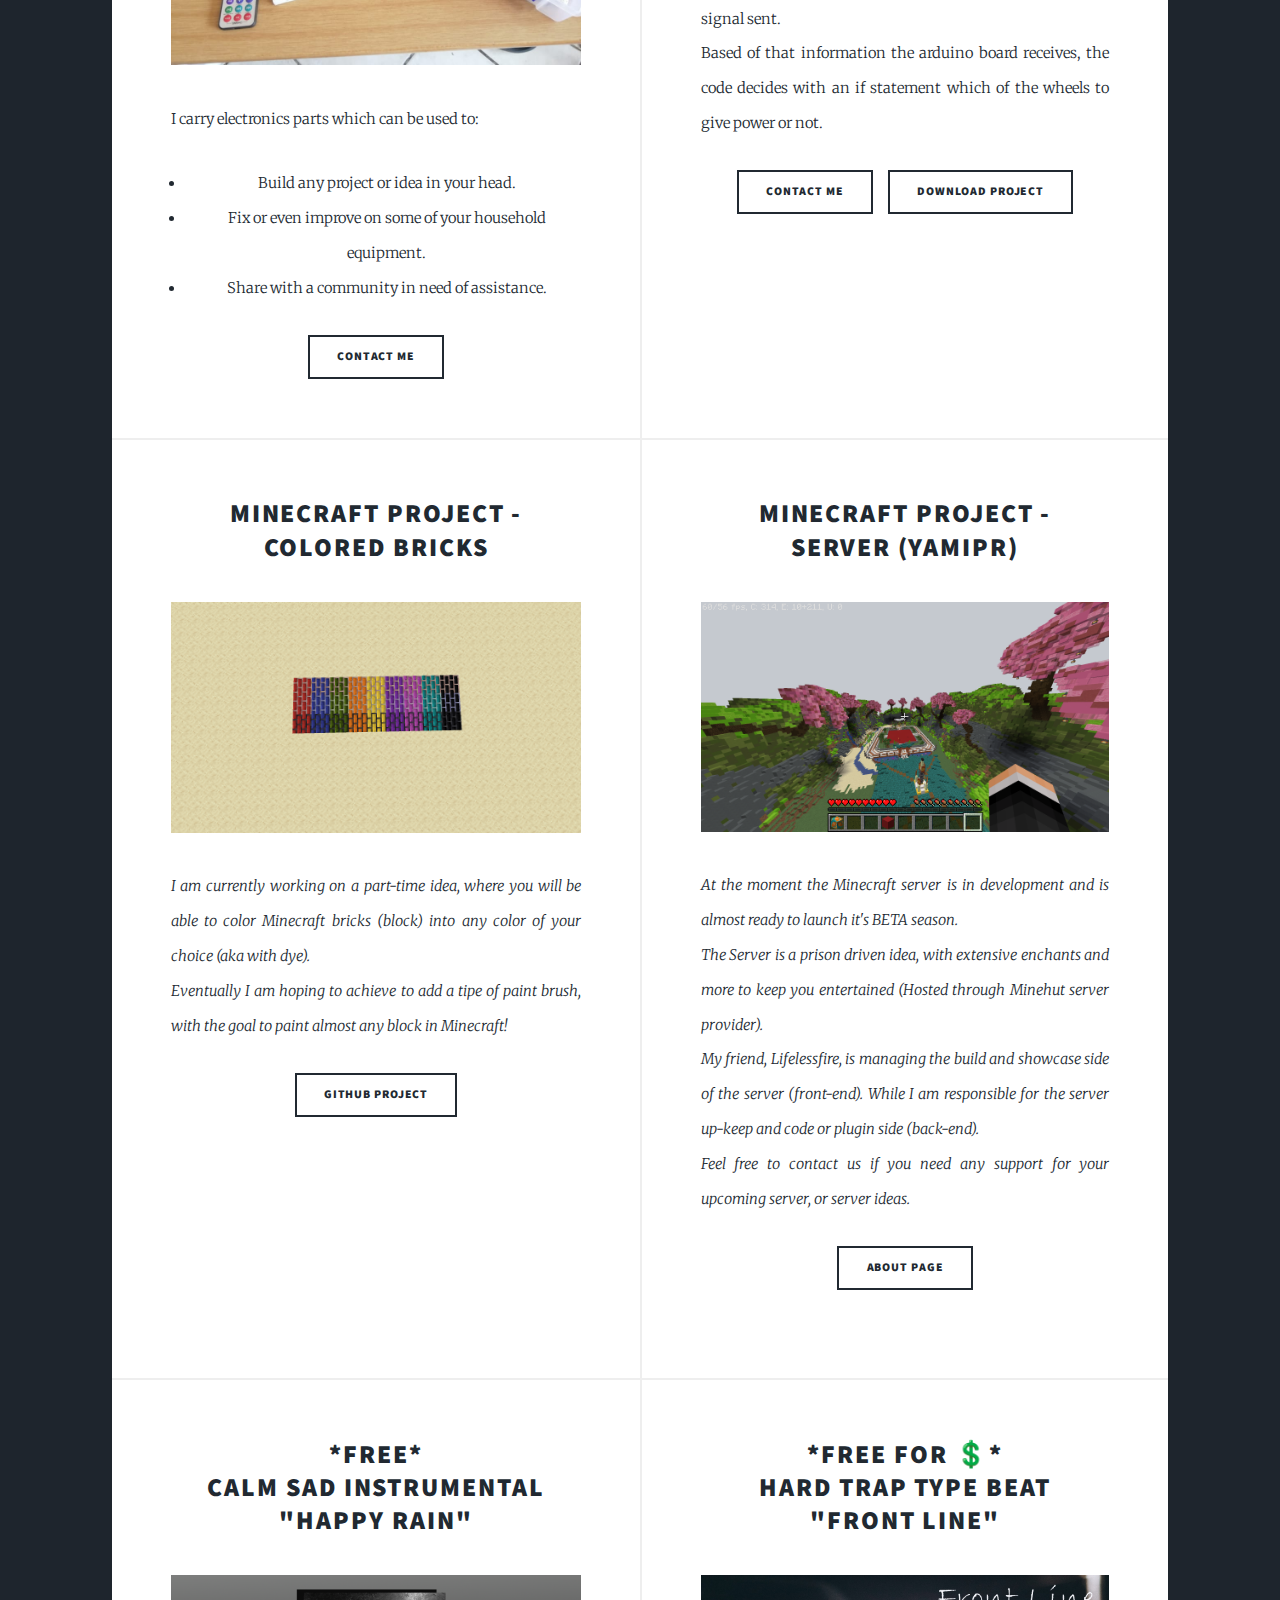
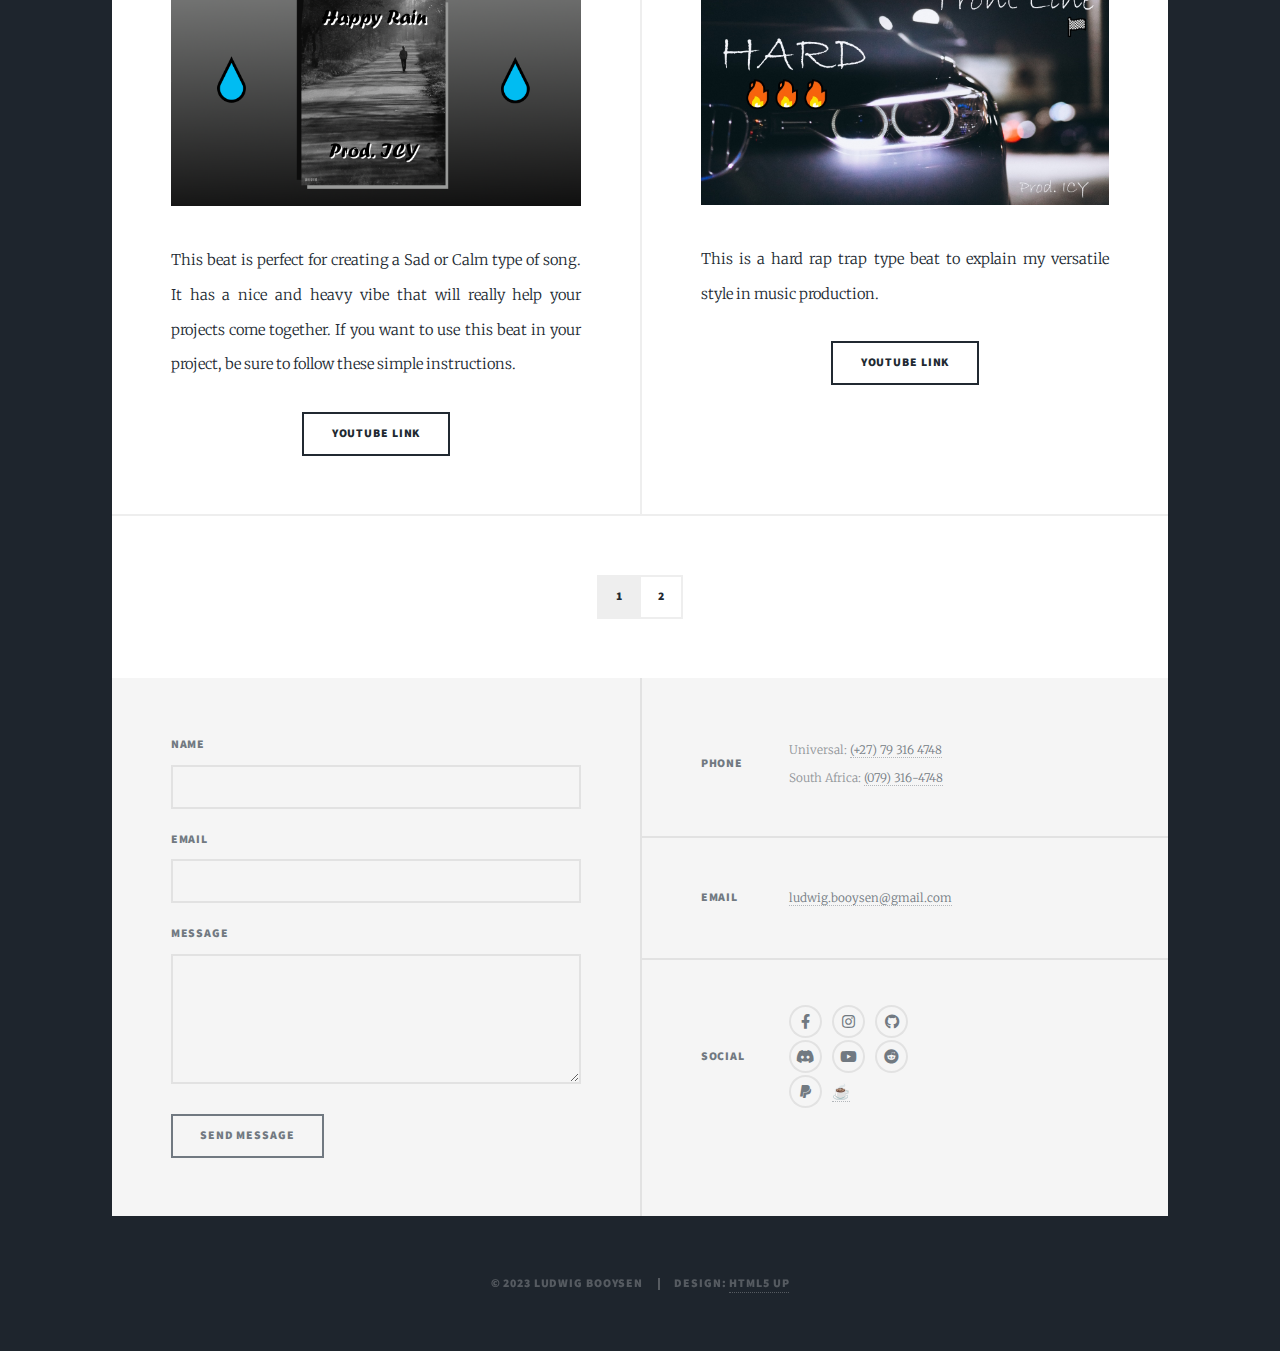
==== commit f3946e1a: "Update" ====
--- a/index.html
+++ b/index.html
@@ -124,7 +124,7 @@
 										<h2>Robotics -<br />Self Driving<br />Car Project</h2>
 									</header>
 									<a href="#ContactBtnRoboticsCar" class="image fit"><img src="images/robotics_motion_sensor_car.gif" alt="My motion sensor robotics car" /></a>
-									<p>  I built a self-driving car, which works with UltraSonicSensors (USS). <br />
+									<p>  I have built a self-driving car, which works with UltraSonicSensors (USS). <br />
 										 UltraSonicWaves are sent which then bounces back and with an advanced formula, calculate the distance of the signal sent.<br />
 										 Based of that information the arduino board receives, the code decides with an if statement which of the wheels to give power or not.</p>
 									<ul class="actions special">
@@ -167,7 +167,7 @@
 									<a href="#HppyRainYTBtn" class="image fit"><img src="images/HappyRain.png" alt="YouTube video to a beat" /></a>
 									<p>This beat is perfect for creating a Sad or Calm type of song. It has a nice and heavy vibe that will really help your projects come together. If you want to use this beat in your project, be sure to follow these simple instructions.</p>
 									<ul class="actions special">
-										<li><a href="https://www.youtube.com/watch?v=8cgajkvtdA8" class="button" id="HppyRainYTBtn">YouTube Video</a></li>
+										<li><a href="https://www.youtube.com/watch?v=8cgajkvtdA8" class="button" id="HppyRainYTBtn">YouTube Link</a></li>
 									</ul>
 								</article>
 								<article>
@@ -177,7 +177,7 @@
 									<a href="#FtLineYTBtn" class="image fit"><img src="images/FrontLine.jpg" alt="YouTube video to a beat" /></a>
 									<p>This is a hard rap trap type beat to explain my versatile style in music production.</p>
 									<ul class="actions special">
-										<li><a href="https://www.youtube.com/watch?v=Zv3ea4qZ2qA" class="button" id="FtLineYTBtn">YouTube Video</a></li>
+										<li><a href="https://www.youtube.com/watch?v=Zv3ea4qZ2qA" class="button" id="FtLineYTBtn">YouTube Link</a></li>
 									</ul>
 								</article>
 							</section>
@@ -248,7 +248,7 @@
 
 				<!-- Copyright -->
 					<div id="copyright">
-						<ul><li>&copy; 2022 Ludwig Booysen</li><li>Design: <a href="https://html5up.net" target="_blank">HTML5 UP</a></li></ul>
+						<ul><li>&copy; 2023 Ludwig Booysen</li><li>Design: <a href="https://html5up.net" target="_blank">HTML5 UP</a></li></ul>
 					</div>
 
 			</div>
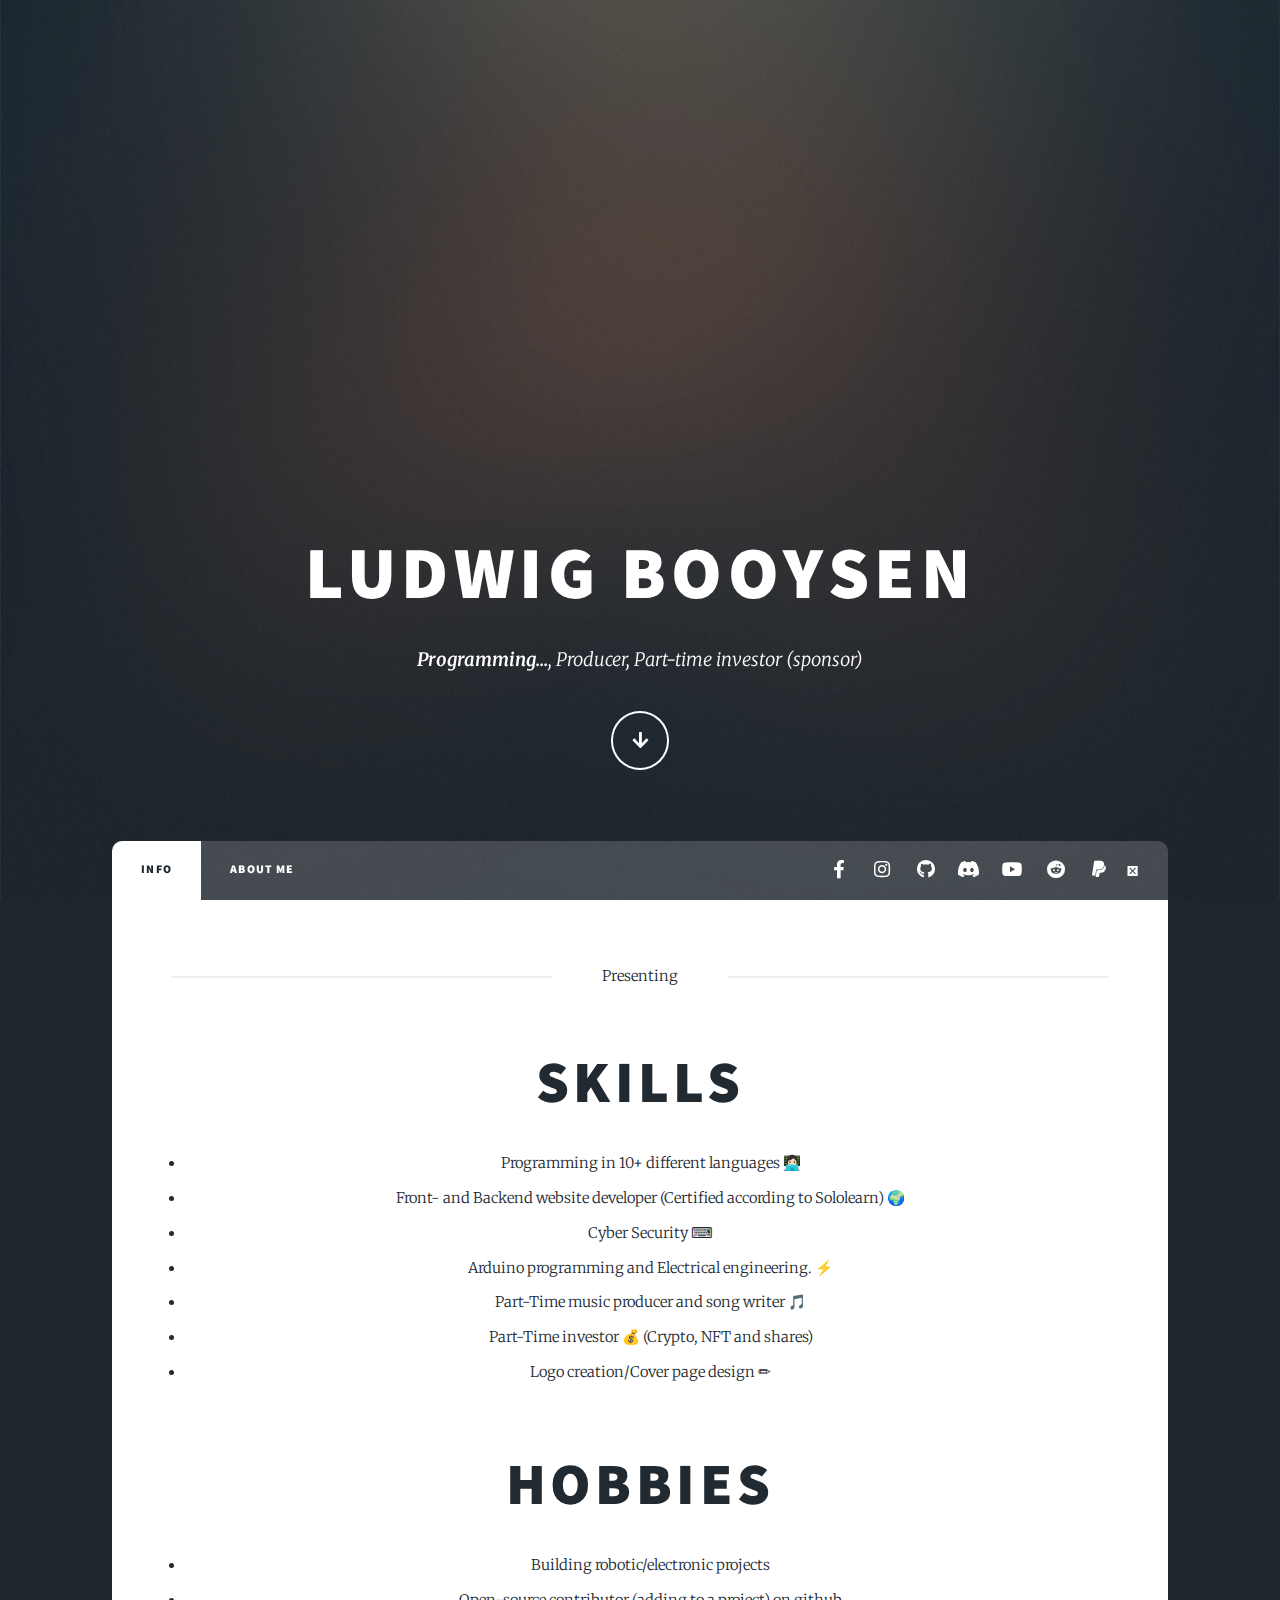
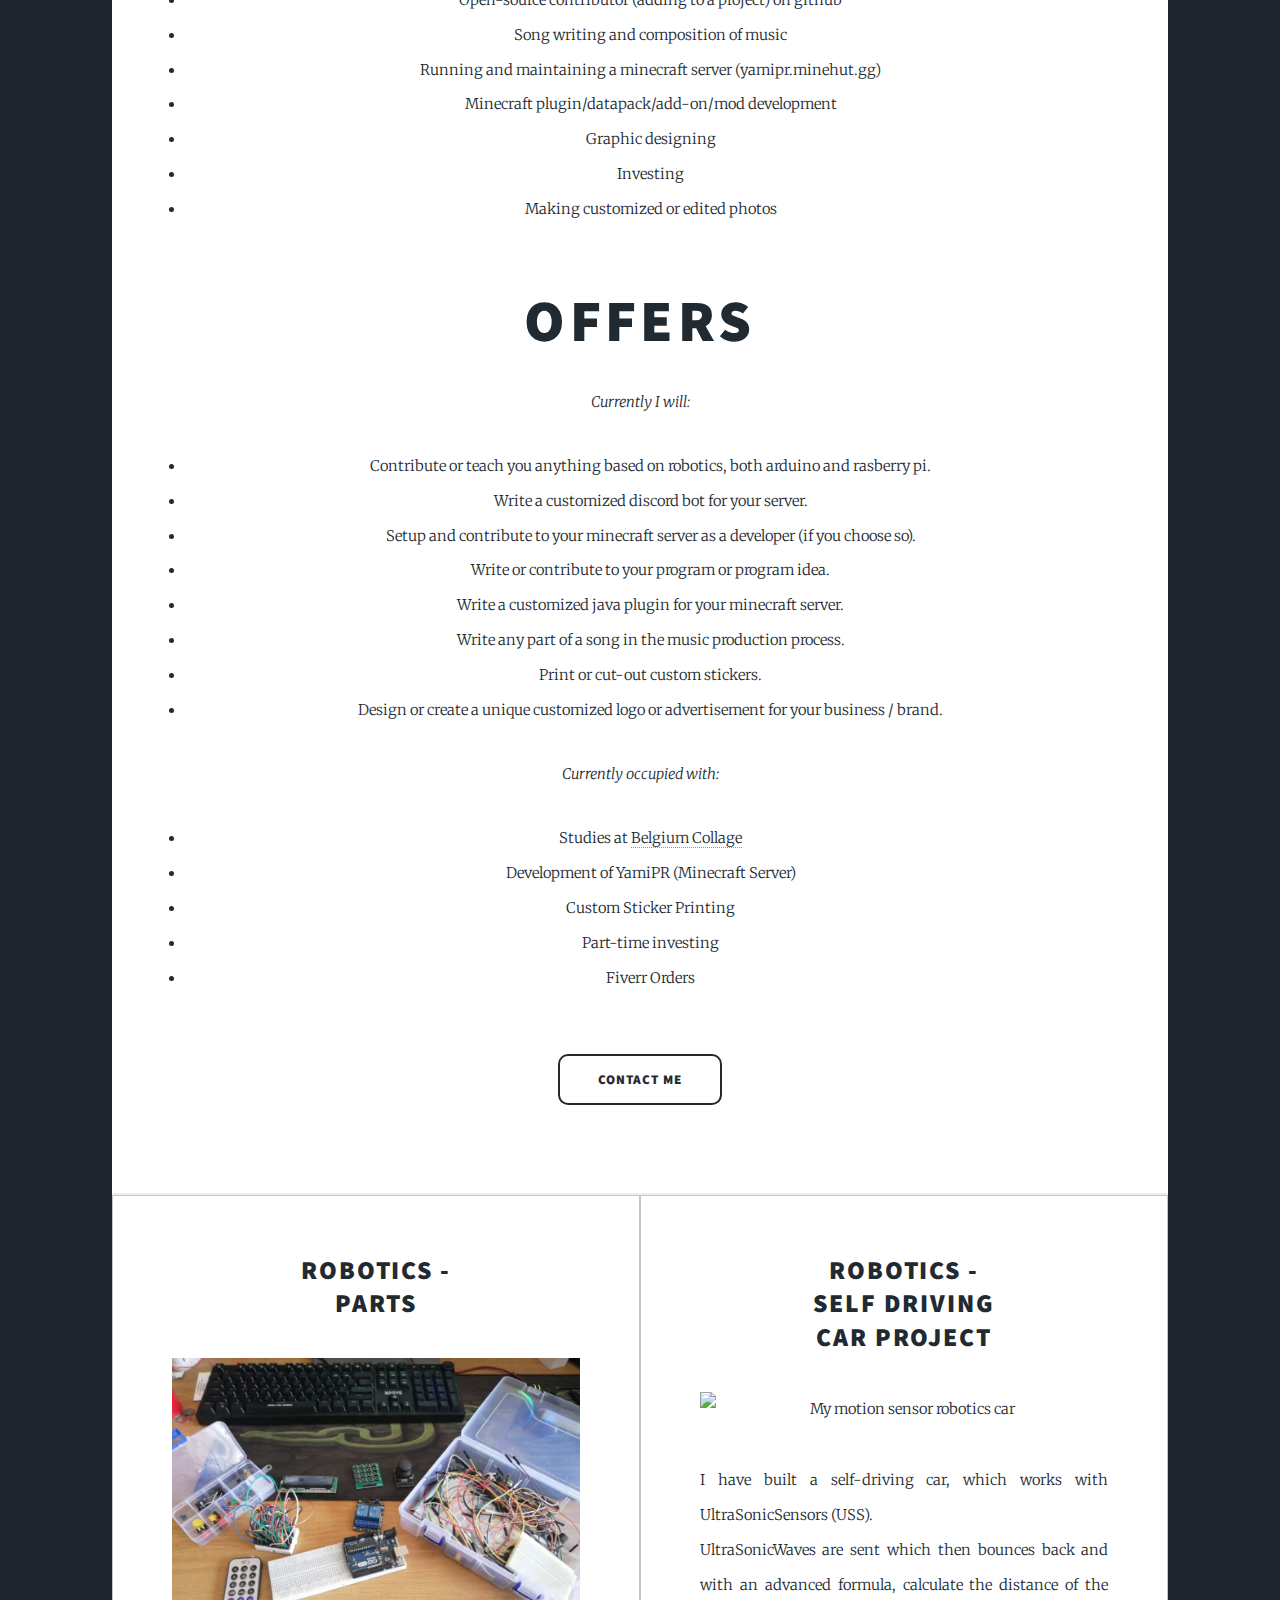
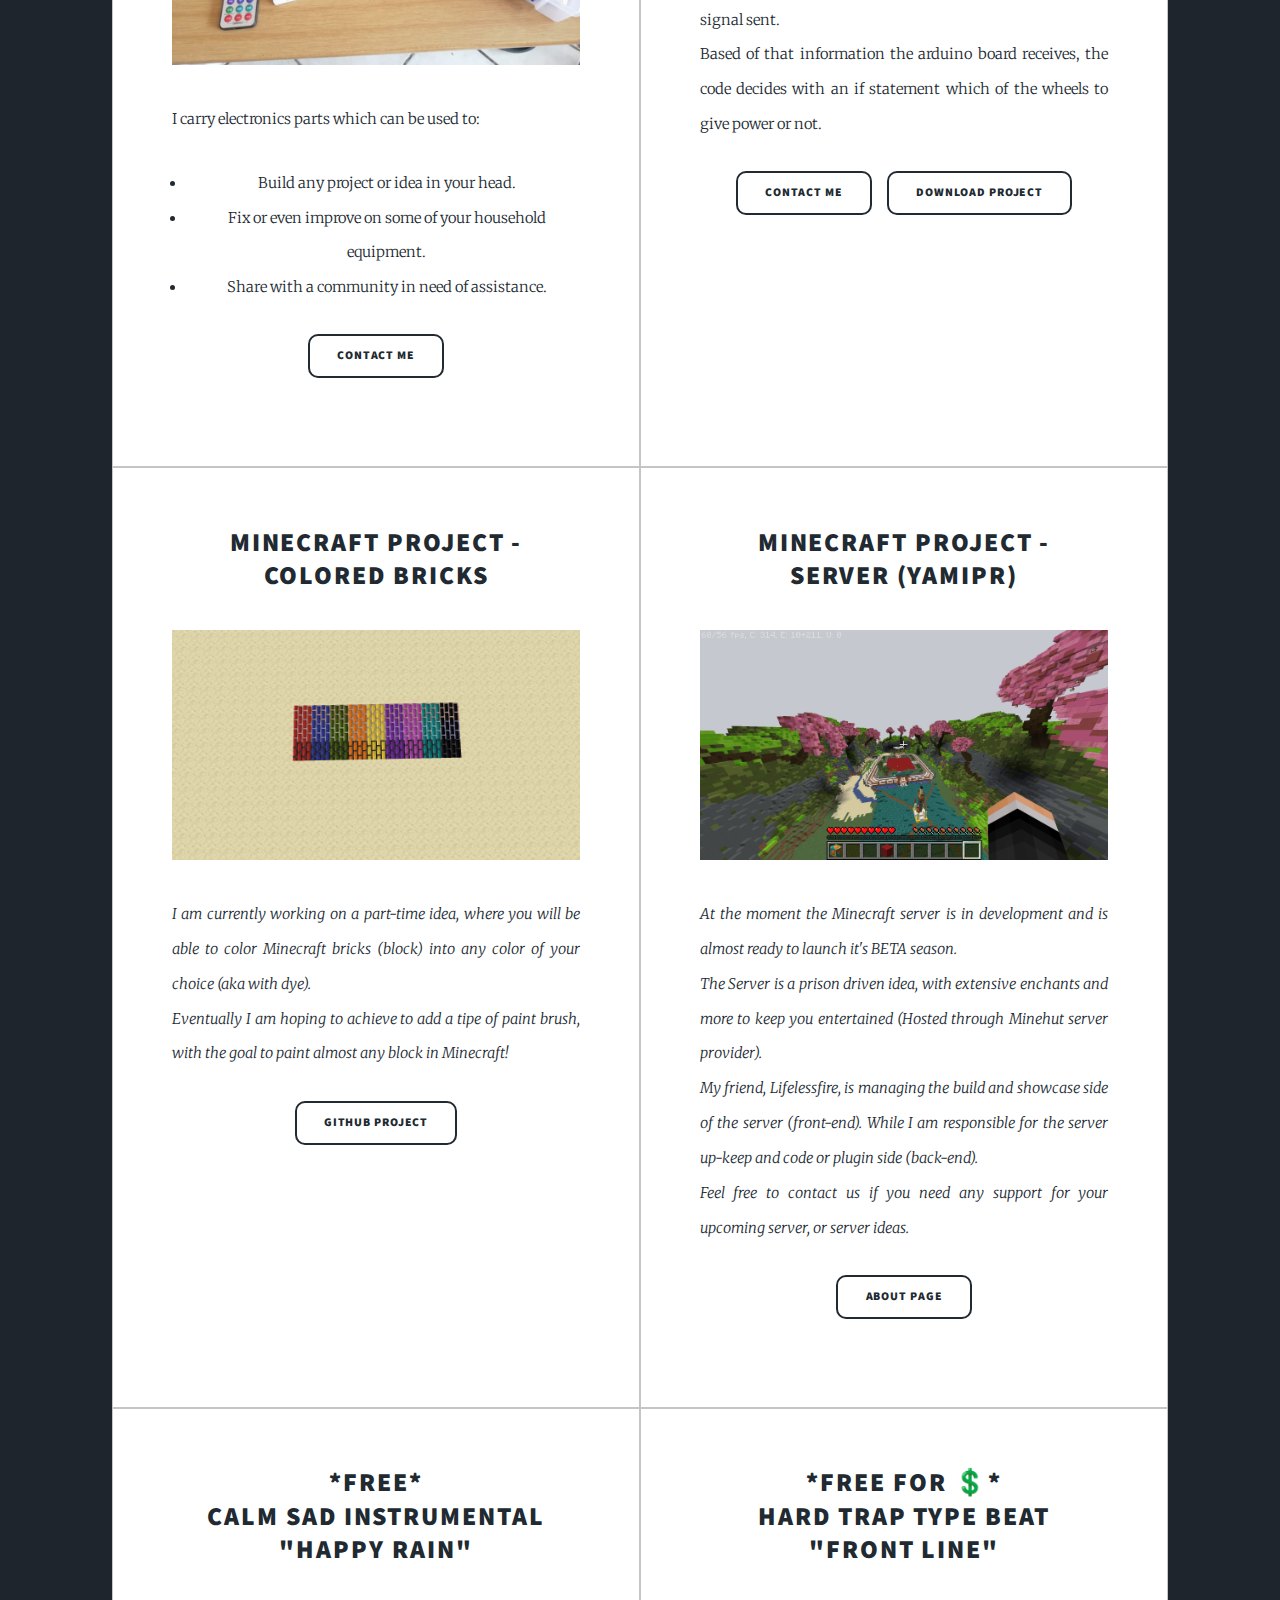
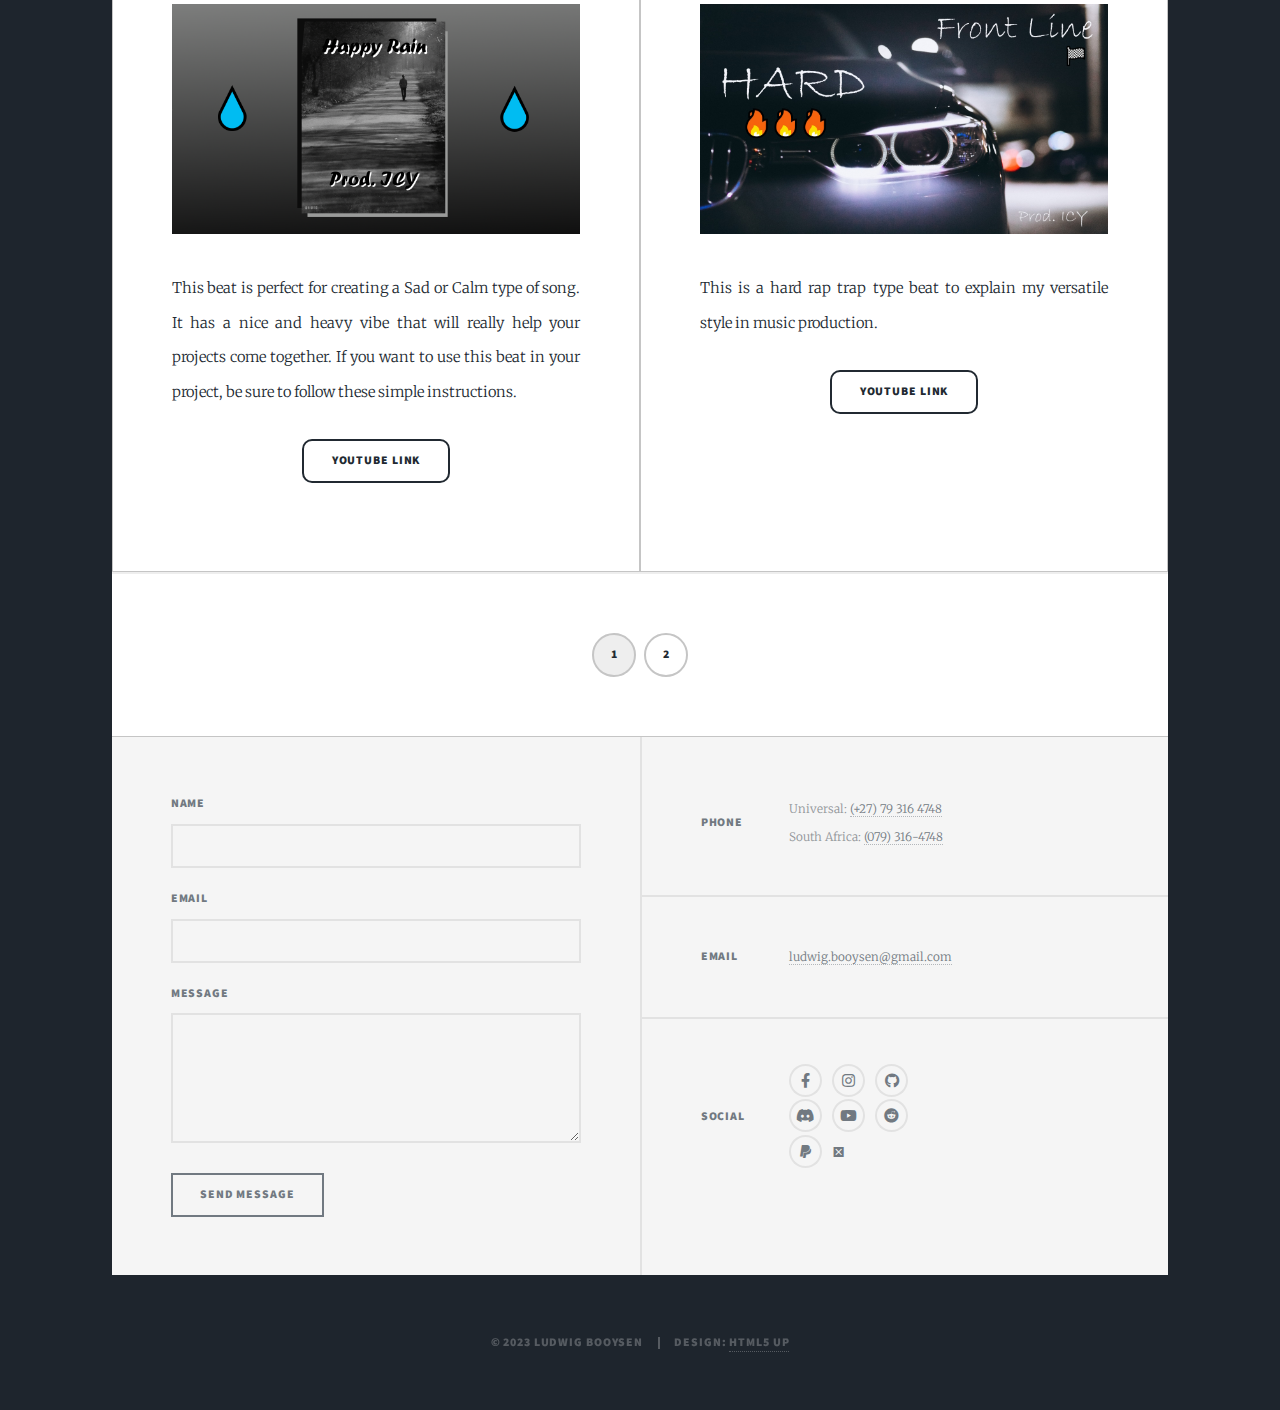
==== commit 1de5bf2b: "Website Style Update" ====
--- a/index.html
+++ b/index.html
@@ -6,6 +6,7 @@
 		<meta name="viewport" content="width=device-width, initial-scale=1, user-scalable=no" />
 		<link rel="stylesheet" href="assets/css/main.css" />
 		<noscript><link rel="stylesheet" href="assets/css/noscript.css" /></noscript>
+		<script src="https://kit.fontawesome.com/ff92869c84.js" crossorigin="anonymous"></script>
 	</head>
 	<body class="is-preload">
 
@@ -41,7 +42,7 @@
 							<li><a href="https://www.youtube.com/channel/UCLygB6PfNkaJRskO8oLEgPA" class="icon brands fa-youtube" target="_blank"><span class="label">Youtube</span></a></li>
 							<li><a href="https://www.reddit.com/user/V3ssago?utm_medium=android_app&utm_source=share" class="icon brands fa-reddit" target="_blank"><span class="label">Reddit</span></a></li>
 							<li><a href="https://paypal.me/LudwigBooysen?country.x=ZA&locale.x=en_US" class="icon brands fa-paypal" target="_blank"><span class="label">PayPal</span></a></li>
-							<li><a href="https://www.buymeacoffee.com/ludwigbooyv" target="_blank"><span class="label">☕</span></a></li>
+							<li><a href="https://www.buymeacoffee.com/ludwigbooyv" target="_blank" class="icon brands"><i class="fa-solid fa-mug-hot"></i></a></li>
 						</ul>
 					</nav>
 
@@ -102,11 +103,11 @@
 
 						<!-- Posts -->
 							<section class="posts">
-								<article>
+								<article class="post-container" id="robotic-parts-post">
 									<header>
 										<h2>Robotics -<br />Parts</h2>
 									</header>
-									<a href="#ContactBtnRobotics" class="image fit"><img src="images/roboticsparts.jpeg" alt="My robotics parts and code" /></a>
+									<a href="#ContactBtnRobotics"class="image fit"><img src="images/roboticsparts.jpeg" alt="My robotics parts and code" /></a>
 									<p>
 										I carry electronics parts which can be used to:
 									</p>
@@ -119,7 +120,7 @@
 										<li><a href="#footer" class="button" id="ContactBtnRobotics">Contact Me</a></li>
 									</ul>
 								</article>
-								<article>
+								<article class="post-container">
 									<header>
 										<h2>Robotics -<br />Self Driving<br />Car Project</h2>
 									</header>
@@ -132,7 +133,7 @@
 										<li><a href="https://github.com/LudwigBooysen/SelfDrivingCar/archive/refs/heads/main.zip" class="button" id="DownloadBtnRoboticsCar">Download Project</a></li>
 									</ul>
 								</article>
-								<article>
+								<article class="post-container">
 									<header>
 										<h2>Minecraft Project - <br />Colored Bricks</h2>
 										<a href="#MCBricksBtn" class="image fit"><img src="images/all_colors.png" alt="Minecraft Colored Bricks" /></a>
@@ -145,7 +146,7 @@
 										</ul>
 									</header>
 								</article>
-								<article>
+								<article class="post-container">
 									<header>
 										<h2>Minecraft Project - <br />Server (YamiPR)</h2>
 										<a href="#AboutPageBtn" class="image fit"><img src="images/minecraft_server.png" alt="Minecraft Server (YamiPR)" /></a>
@@ -160,7 +161,7 @@
 										</ul>
 									</header>
 								</article>
-								<article>
+								<article class="post-container">
 									<header>
 										<h2>*FREE*<br /> Calm Sad Instrumental <br />"Happy Rain"</h2>
 									</header>
@@ -170,7 +171,7 @@
 										<li><a href="https://www.youtube.com/watch?v=8cgajkvtdA8" class="button" id="HppyRainYTBtn">YouTube Link</a></li>
 									</ul>
 								</article>
-								<article>
+								<article class="post-container">
 									<header>
 										<h2>*FREE for 💲*<br />Hard Trap Type Beat <br />"Front Line"</h2>
 									</header>
@@ -183,10 +184,10 @@
 							</section>
 
 						<!-- Footer -->
-							<footer>
+							<footer class="page-selector-container">
 								<div class="pagination">
 									<!--<a href="#" class="previous">Prev</a>-->
-									<a href="#DoriYTBtn" class="page active">1</a>
+									<a href="#robotic-parts-post" class="page active">1</a>
 									<a href="page2.html" class="page">2</a>
 									<!--<a href="#" class="next">Next</a>-->
 								</div>
@@ -240,7 +241,7 @@
 									<li><a href="https://www.youtube.com/channel/UCLygB6PfNkaJRskO8oLEgPA" class="icon brands fa-youtube" target="_blank"><span class="label">Youtube</span></a></li>
 									<li><a href="https://www.reddit.com/user/V3ssago?utm_medium=android_app&utm_source=share" class="icon brands fa-reddit" target="_blank"><span class="label">Reddit</span></a></li><br />	
 									<li><a href="https://paypal.me/LudwigBooysen?country.x=ZA&locale.x=en_US" class="icon brands fa-paypal" target="_blank"><span class="label">PayPal</span></a></li>
-									<li><a href="https://www.buymeacoffee.com/ludwigbooyv" target="_blank"><span class="label">☕</span></a></li>
+									<li><a href="https://www.buymeacoffee.com/ludwigbooyv" target="_blank" class="icon brands"><i class="fa-solid fa-mug-hot"></i></a></li>
 								</ul>
 							</section>
 						</section>
--- a/assets/css/main.css
+++ b/assets/css/main.css
@@ -3186,7 +3186,12 @@
 		}
 
 	.pagination a, .pagination span {
-		border-color: #eeeeee;
+		border-color: #c5c5c5;
+		border-radius: 100px;
+	}
+
+	.pagination a:nth-child(1) {
+		margin-right: 10px;
 	}
 
 	.pagination a {
@@ -3198,11 +3203,6 @@
 			border-color: #18bfef;
 			z-index: 1;
 		}
-
-			.pagination a:hover + a,
-			.pagination a:hover + span {
-				border-left-color: #18bfef;
-			}
 
 		.pagination a.active {
 			background-color: #eeeeee;
@@ -3859,24 +3859,9 @@
 			}
 
 			#main > .posts > article {
-				border-color: #eeeeee;
-				border-left-width: 2px;
-				border-style: solid;
-				border-top-width: 2px;
+				border: 1px solid #c5c5c5;
 				text-align: center;
 			}
-
-				#main > .posts > article > :last-child {
-					margin-bottom: 0;
-				}
-
-				#main > .posts > article:nth-child(2n - 1) {
-					border-left-width: 0;
-				}
-
-				#main > .posts > article:nth-child(-n + 2) {
-					border-top-width: 0;
-				}
 
 			@media screen and (max-width: 980px) {
 
@@ -4617,7 +4602,6 @@
 			right: 0;
 			text-align: right;
 			top: 0;
-			vertical-align: middle;
 			width: 7rem;
 		}
 
@@ -4683,4 +4667,22 @@
 			visibility: visible;
 		}
 
-	}+	}
+
+
+#nav {
+	border-top-left-radius: 10px;
+	border-top-right-radius: 10px;
+}
+
+#header > a {
+	border-radius: 10px;
+}
+
+.button {
+	border-radius: 10px;
+}
+
+.page-selector-container {
+	border-bottom: 1px solid #c5c5c5;
+}
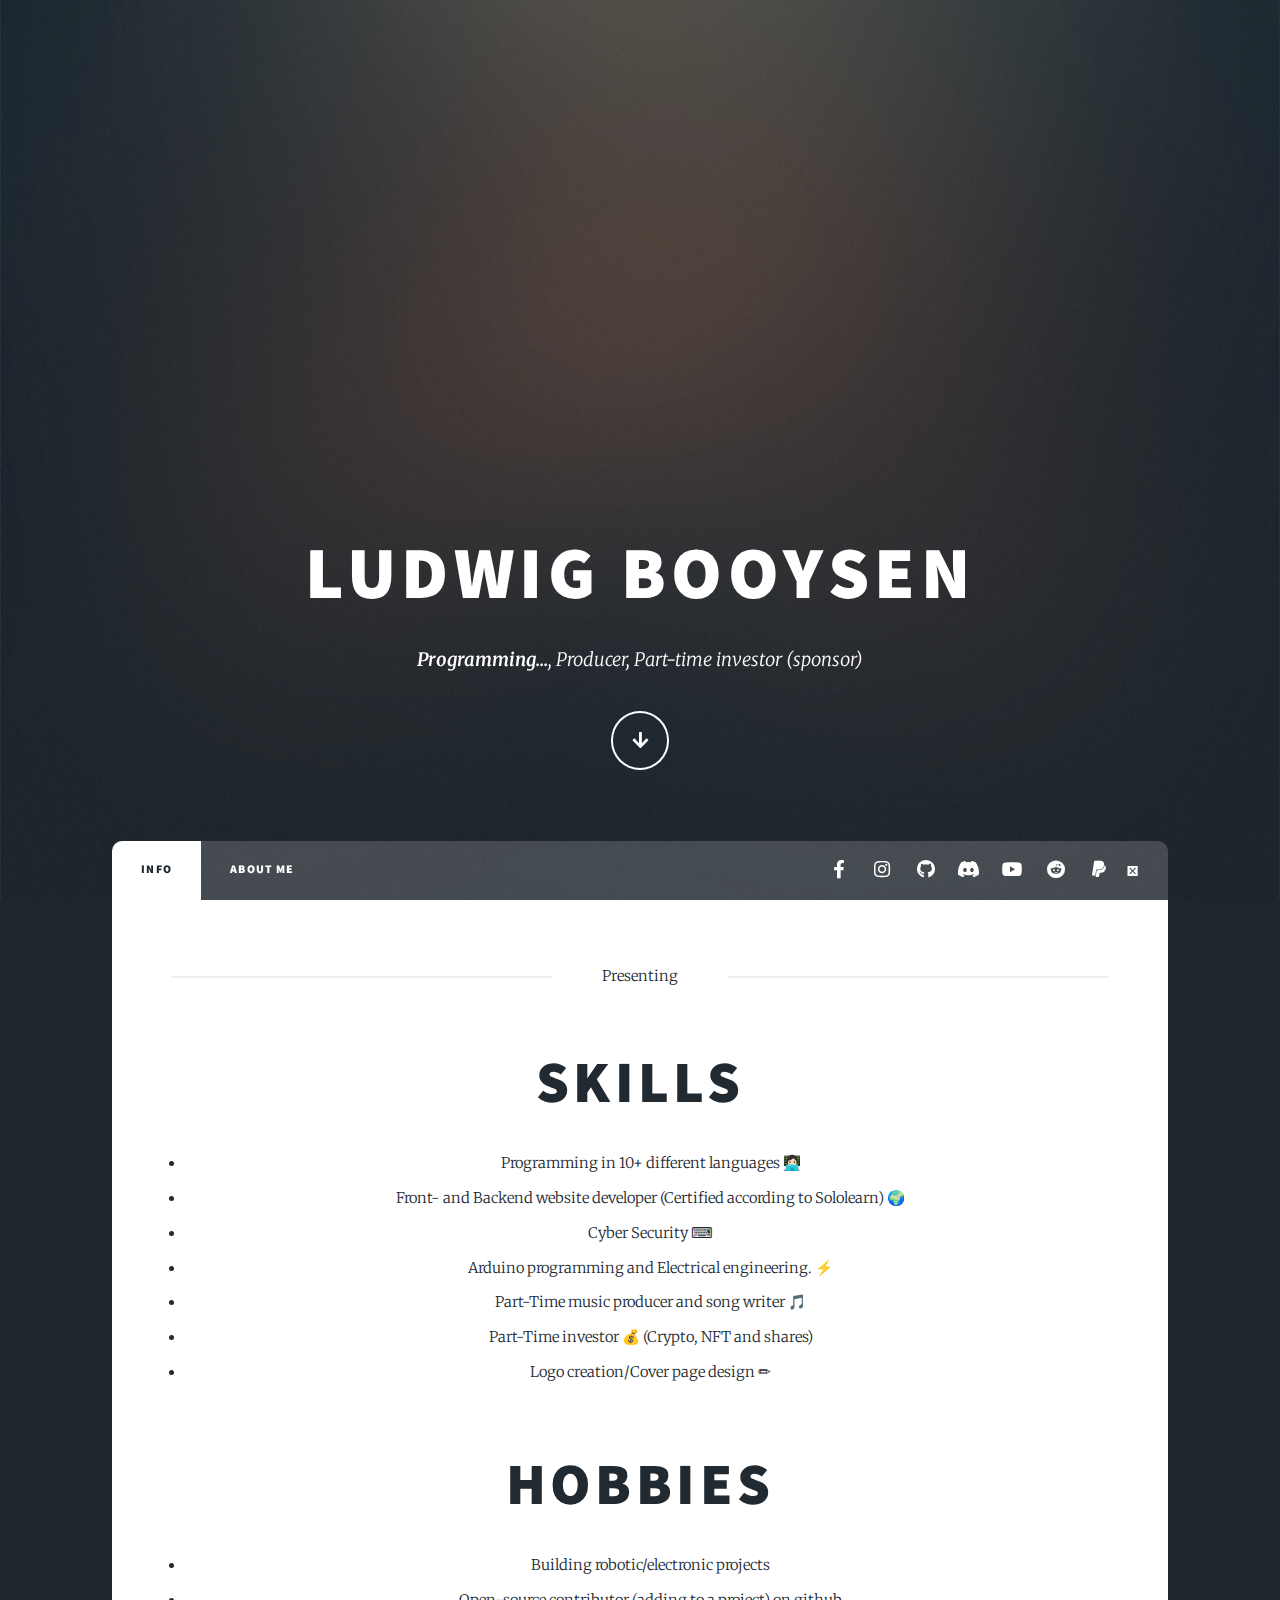
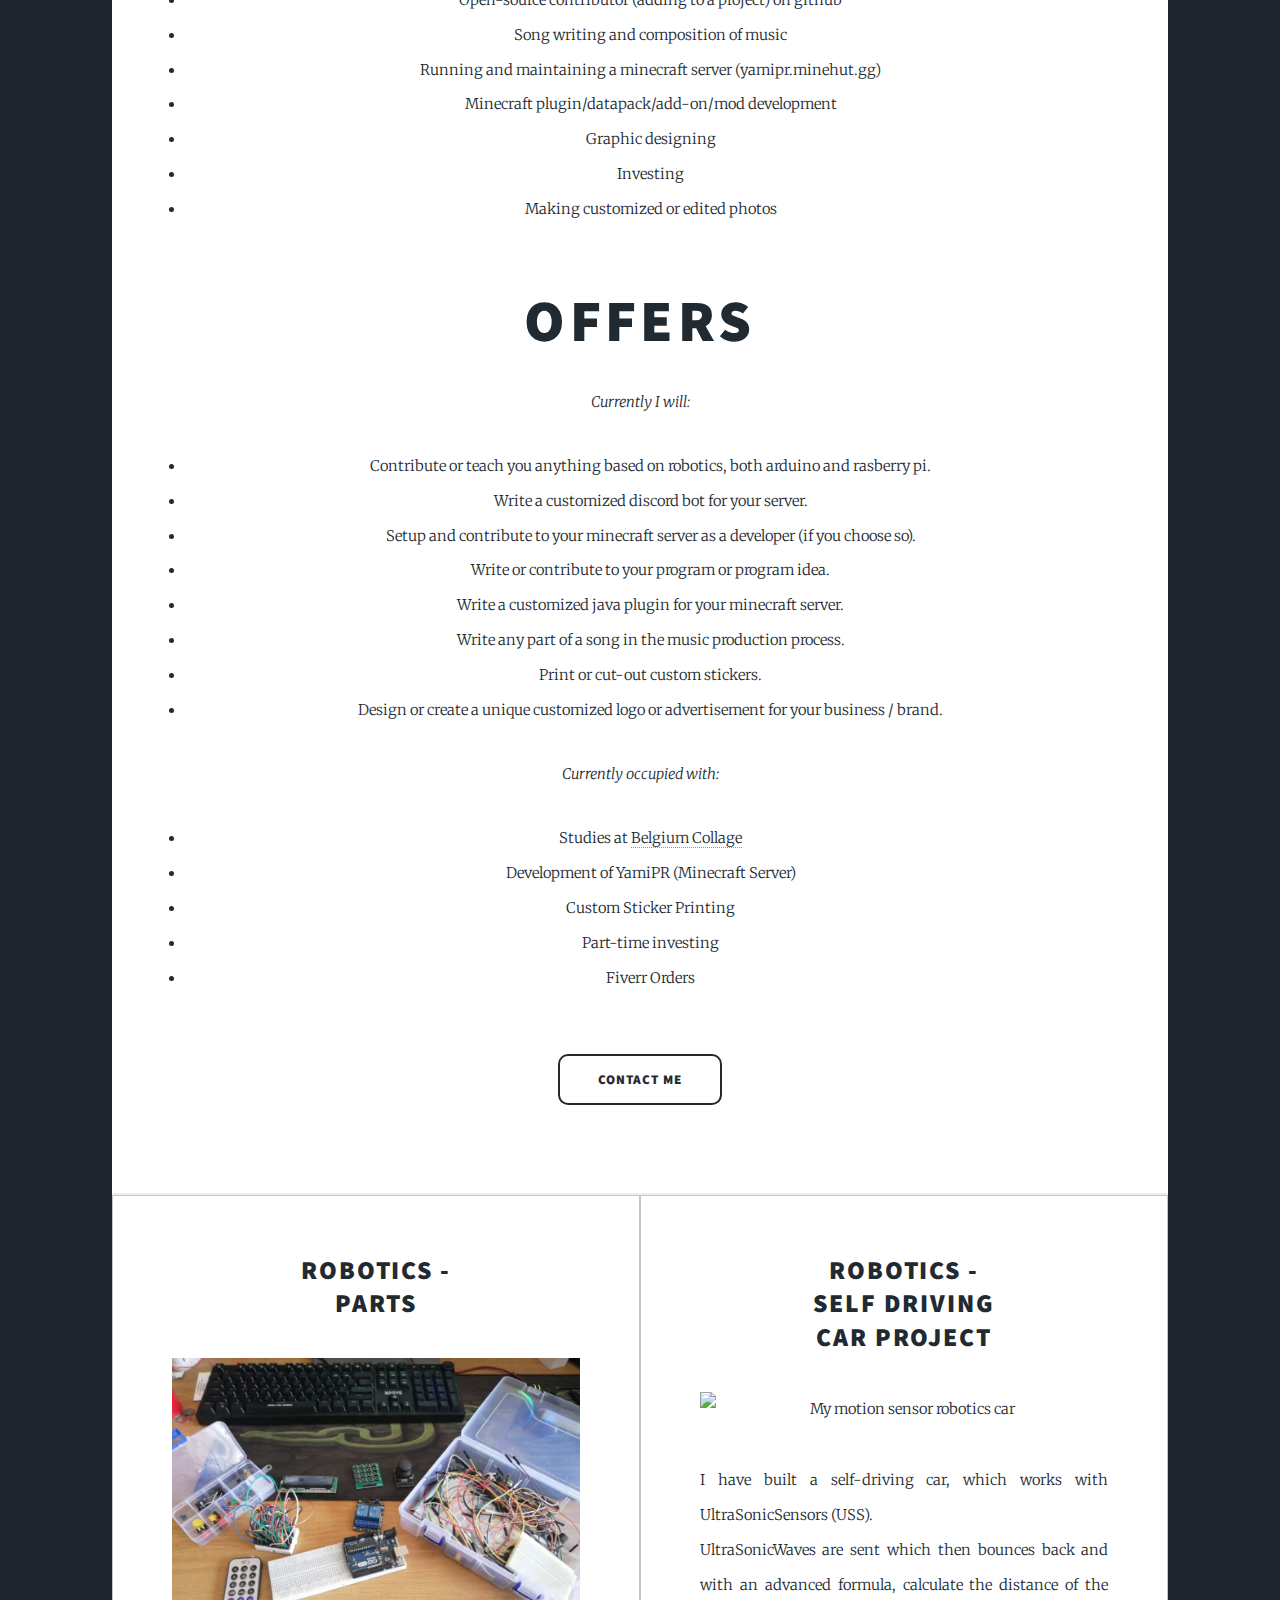
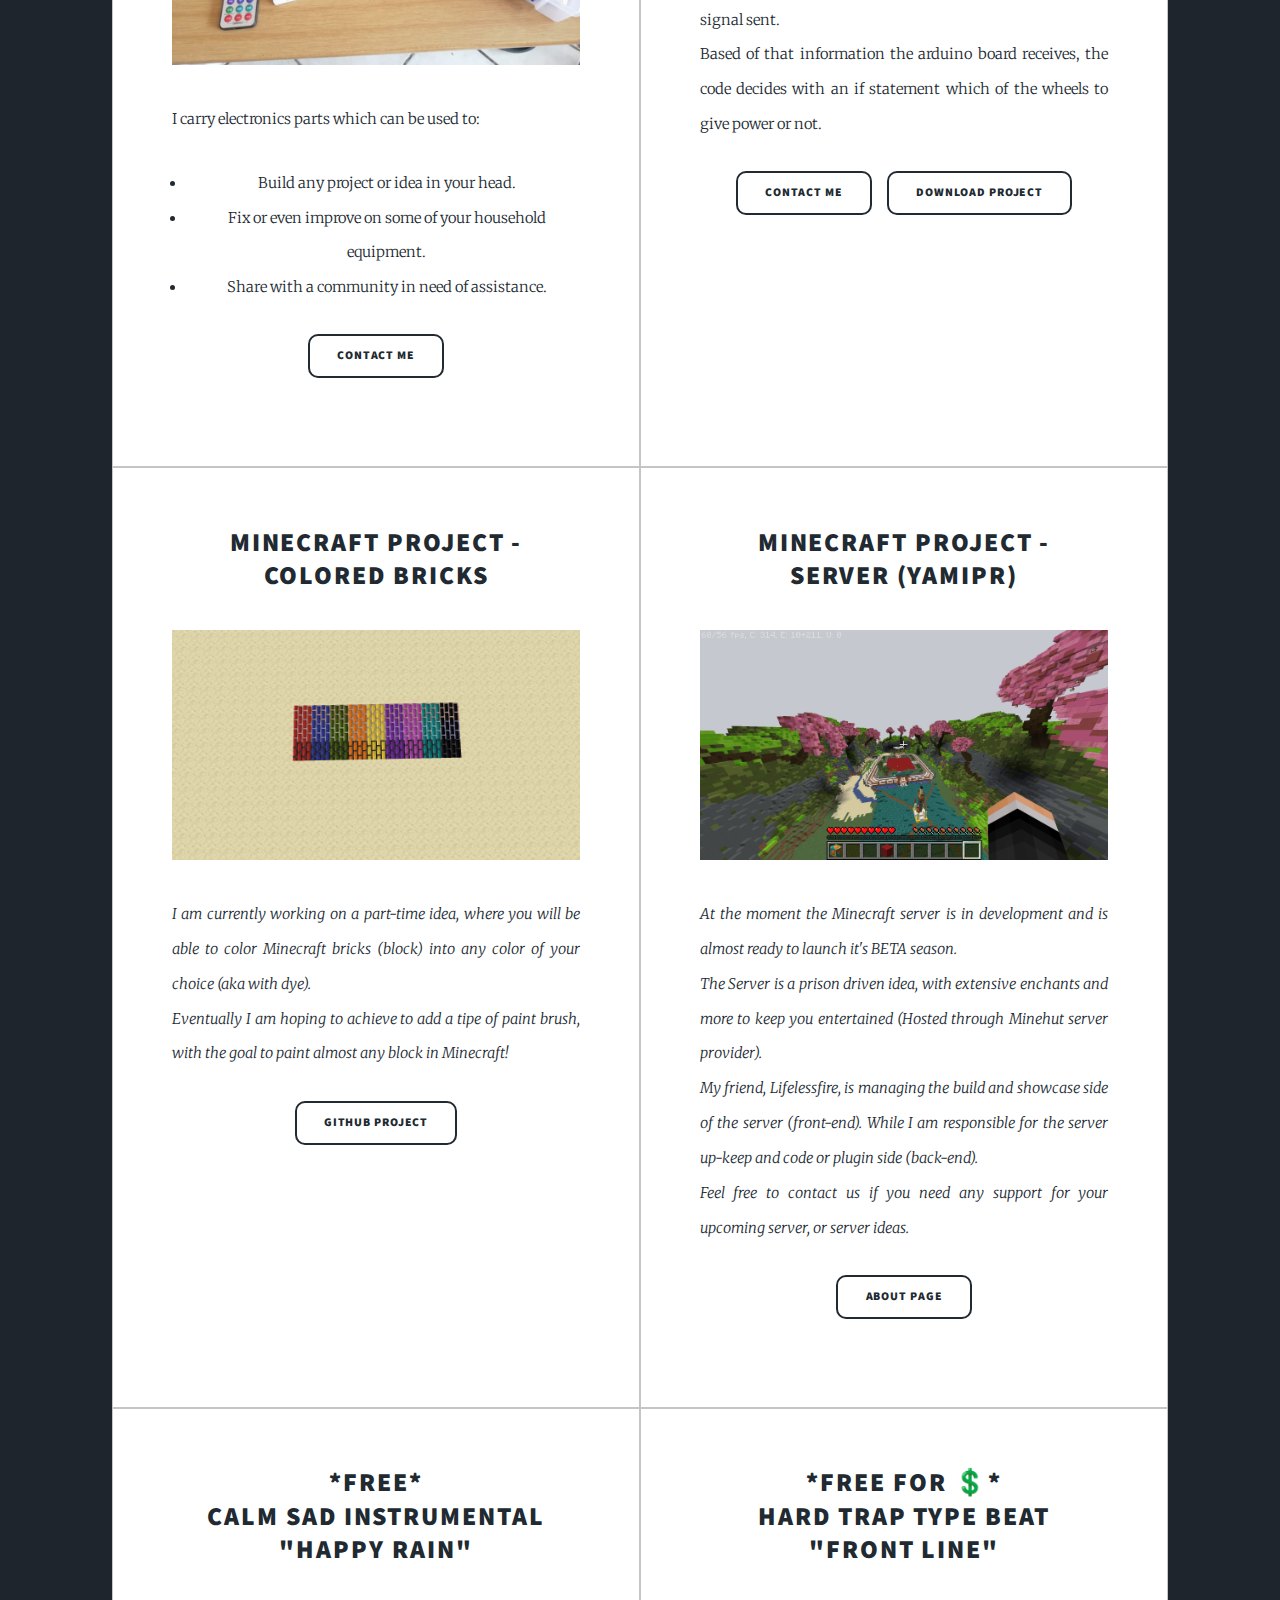
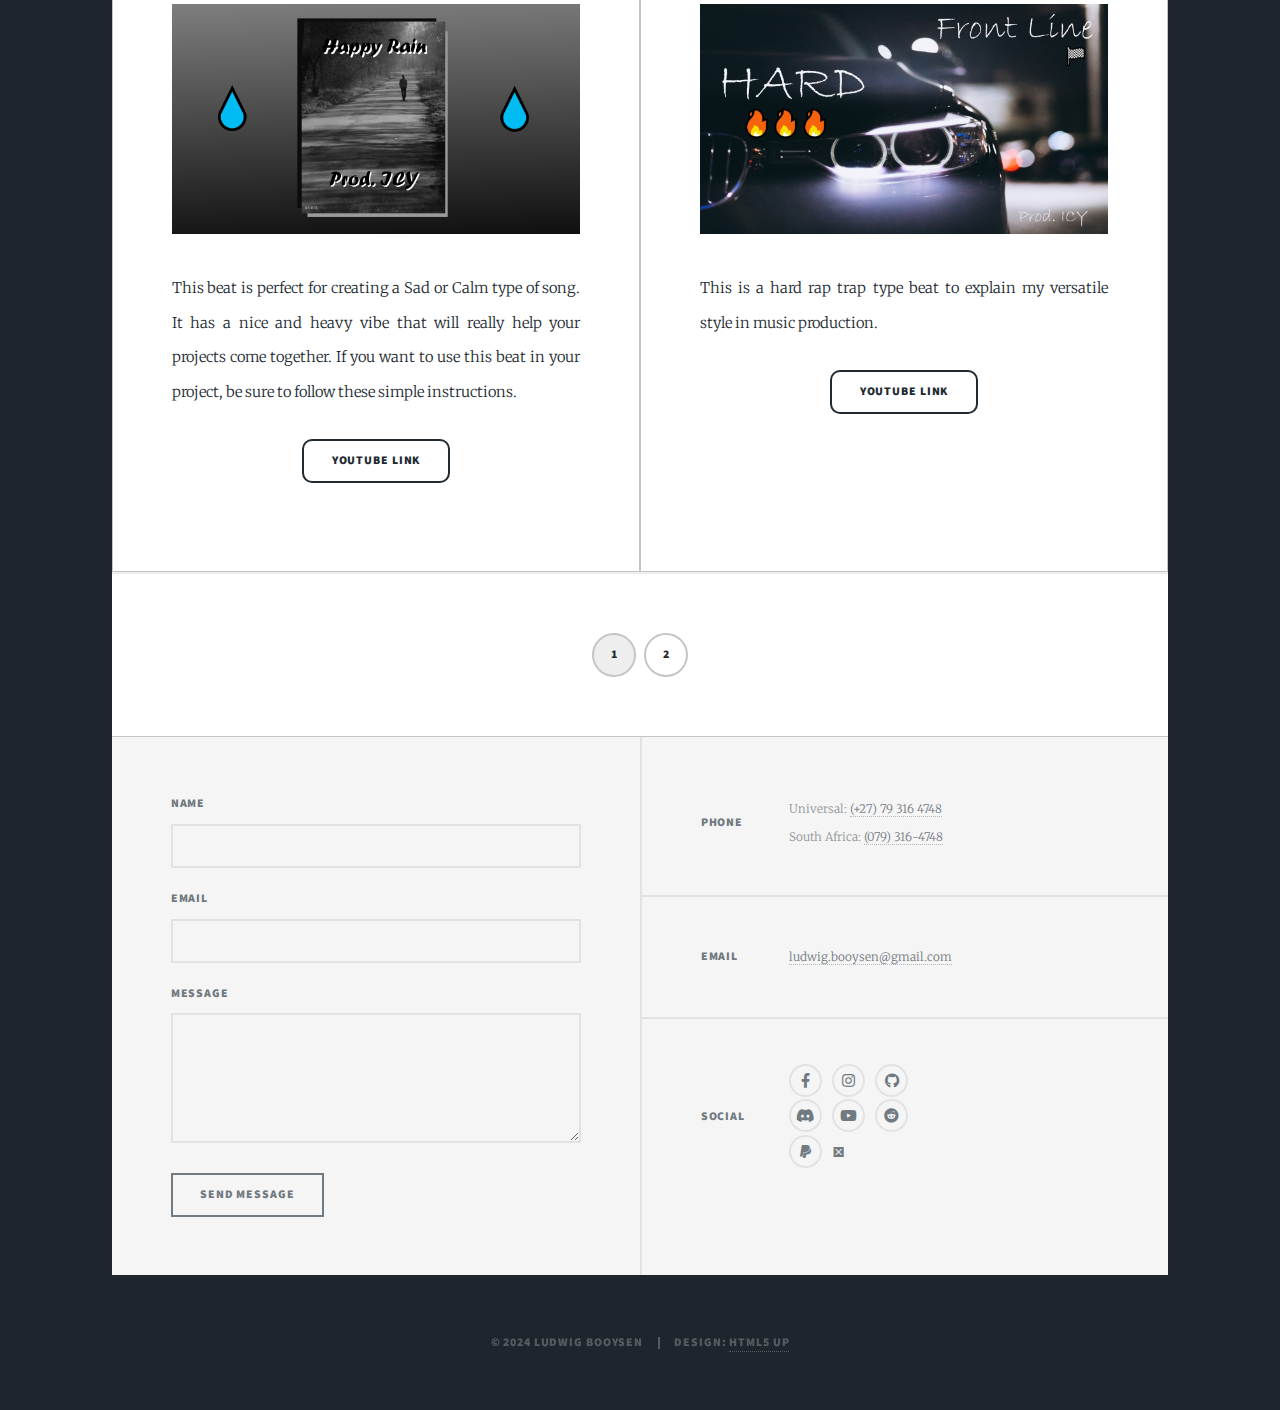
==== commit e4b161f5: "Update index.html" ====
--- a/index.html
+++ b/index.html
@@ -249,7 +249,7 @@
 
 				<!-- Copyright -->
 					<div id="copyright">
-						<ul><li>&copy; 2023 Ludwig Booysen</li><li>Design: <a href="https://html5up.net" target="_blank">HTML5 UP</a></li></ul>
+						<ul><li>&copy; 2024 Ludwig Booysen</li><li>Design: <a href="https://html5up.net" target="_blank">HTML5 UP</a></li></ul>
 					</div>
 
 			</div>
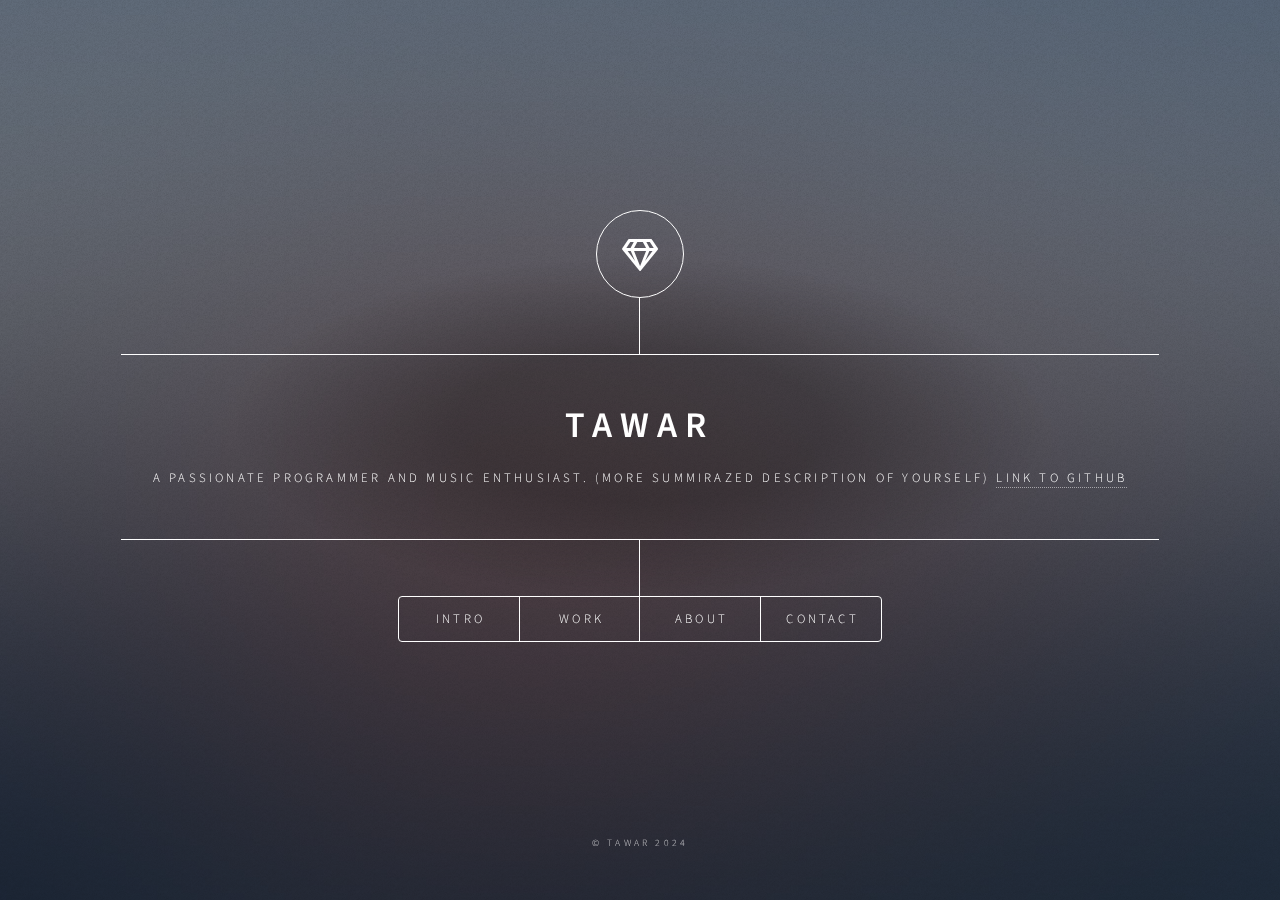
==== commit cd419156: "temp change" ====
--- a/index.html
+++ b/index.html
@@ -1,263 +1,109 @@
 <!DOCTYPE HTML>
 <html>
 	<head>
-		<title>Ludwig Booysen - Info</title>
+		<title>Tawar</title>
 		<meta charset="utf-8" />
 		<meta name="viewport" content="width=device-width, initial-scale=1, user-scalable=no" />
 		<link rel="stylesheet" href="assets/css/main.css" />
 		<noscript><link rel="stylesheet" href="assets/css/noscript.css" /></noscript>
-		<script src="https://kit.fontawesome.com/ff92869c84.js" crossorigin="anonymous"></script>
 	</head>
 	<body class="is-preload">
 
-		<!-- Content Holder -->
-			<div id="wrapper" class="fade-in">
-
-				<!-- Intro -->
-					<div id="intro">
-						<h1>Ludwig Booysen</h1>
-						<p><b>Programming...</b>,
-						   Producer, Part-time investor (sponsor)</p>
-						<ul class="actions">
-							<li><a href="#header" class="button icon solid solo fa-arrow-down scrolly">Continue</a></li>
-						</ul>
-					</div>
+		<!-- Wrapper -->
+			<div id="wrapper">
 
 				<!-- Header -->
 					<header id="header">
-						<a href="index.html" class="logo">Ludwig Booysen</a>
+						<div class="logo">
+							<span class="icon fa-gem"></span>
+						</div>
+						<div class="content">
+							<div class="inner">
+								<h1>Tawar</h1>
+								<p>A passionate programmer and music enthusiast. (more summirazed Description of yourself) <a href="">Link to github</a></p>
+							</div>
+						</div>
+						<nav>
+							<ul>
+								<li><a href="#intro">Intro</a></li>
+								<li><a href="#work">Work</a></li>
+								<li><a href="#about">About</a></li>
+								<li><a href="#contact">Contact</a></li>
+								<!--<li><a href="#elements">Elements</a></li>-->
+							</ul>
+						</nav>
 					</header>
-
-				<!-- Nav -->
-					<nav id="nav">
-						<ul class="links">
-							<li class="active"><a href="index.html">Info</a></li>
-							<li><a href="about_me.html">About Me</a></li>
-						</ul>
-						<ul class="icons">
-							<li><a href="https://web.facebook.com/profile.php?id=100011545266863" class="icon brands fa-facebook-f" target="_blank"><span class="label">Facebook</span></a></li>
-							<li><a href="https://www.instagram.com/icy_the_prod/" class="icon brands fa-instagram" target="_blank"><span class="label">Instagram</span></a></li>
-							<li><a href="https://github.com/LudwigBooysen" class="icon brands fa-github" target="_blank"><span class="label">GitHub</span></a></li>
-							<li><a href="https://discordapp.com/users/Prod ICY#9243/" class="icon brands fa-discord" target="_blank"><span class="label">Discord</span></a></li>
-							<li><a href="https://www.youtube.com/channel/UCLygB6PfNkaJRskO8oLEgPA" class="icon brands fa-youtube" target="_blank"><span class="label">Youtube</span></a></li>
-							<li><a href="https://www.reddit.com/user/V3ssago?utm_medium=android_app&utm_source=share" class="icon brands fa-reddit" target="_blank"><span class="label">Reddit</span></a></li>
-							<li><a href="https://paypal.me/LudwigBooysen?country.x=ZA&locale.x=en_US" class="icon brands fa-paypal" target="_blank"><span class="label">PayPal</span></a></li>
-							<li><a href="https://www.buymeacoffee.com/ludwigbooyv" target="_blank" class="icon brands"><i class="fa-solid fa-mug-hot"></i></a></li>
-						</ul>
-					</nav>
 
 				<!-- Main -->
 					<div id="main">
-					
-						<!-- Featured Post -->
-							<article class="post featured">
-								<header class="major">
-									<span class="present">Presenting</span>
-									<h2>Skills</h2>
-									<ul>
-  									<li>Programming in 10+ different languages 👩🏻‍💻</li>
-  									<li>Front- and Backend website developer (Certified according to Sololearn) 🌍</li>
-									<li>Cyber Security ⌨</li>
-  									<li>Arduino programming and Electrical engineering. ⚡</li>
-  									<li>Part-Time music producer and song writer 🎵</li>
-  									<li>Part-Time investor 💰 (Crypto, NFT and shares)</li>
-									<li>Logo creation/Cover page design ✏</li>
-									</ul><br />
-									<h2>Hobbies</h2>
-									<ul>
-									<li>Building robotic/electronic projects</li>
-  									<li>Open-source contributor (adding to a project) on github</li>
-  									<li>Song writing and composition of music</li>
-									<li>Running and maintaining a minecraft server (yamipr.minehut.gg)</li>
-									<li>Minecraft plugin/datapack/add-on/mod development</li>
-  									<li>Graphic designing</li>
-  									<li>Investing</li>
-									<li>Making customized or edited photos</li>
-									</ul><br />
-									<h2>Offers</h2>
-									<p><i>Currently I will:</i></p>
-									<ul>
-									<li>Contribute or teach you anything based on robotics, both arduino and rasberry pi.</li>
-  									<li>Write a customized discord bot for your server.</li>
-  									<li>Setup and contribute to your minecraft server as a developer (if you choose so).</li>
-  									<li>Write or contribute to your program or program idea.</li>
-									<li>Write a customized java plugin for your minecraft server.</li>
-  									<li>Write any part of a song in the music production process.</li>
-									<li>Print or cut-out custom stickers.</li>
-									<li>Design or create a unique customized logo or advertisement for your business / brand.</li>
+
+						<!-- Intro -->
+							<article id="intro">
+								<h2 class="major">Intro</h2>
+								<span class="image main"><img src="images/pic01.jpg" alt="" /></span>
+								<p>Aenean ornare velit lacus, ac varius enim ullamcorper eu. Proin aliquam facilisis ante interdum congue. Integer mollis, nisl amet convallis, porttitor magna ullamcorper, amet egestas mauris. Ut magna finibus nisi nec lacinia. Nam maximus erat id euismod egestas. By the way, check out my <a href="#work">awesome work</a>.</p>
+								<p>Lorem ipsum dolor sit amet, consectetur adipiscing elit. Duis dapibus rutrum facilisis. Class aptent taciti sociosqu ad litora torquent per conubia nostra, per inceptos himenaeos. Etiam tristique libero eu nibh porttitor fermentum. Nullam venenatis erat id vehicula viverra. Nunc ultrices eros ut ultricies condimentum. Mauris risus lacus, blandit sit amet venenatis non, bibendum vitae dolor. Nunc lorem mauris, fringilla in aliquam at, euismod in lectus. Pellentesque habitant morbi tristique senectus et netus et malesuada fames ac turpis egestas. In non lorem sit amet elit placerat maximus. Pellentesque aliquam maximus risus, vel sed vehicula.</p>
+							</article>
+
+						<!-- Work -->
+							<article id="work">
+								<h2 class="major">Work</h2>
+								<span class="image main"><img src="images/pic02.jpg" alt="" /></span>
+								<p>Adipiscing magna sed dolor elit. Praesent eleifend dignissim arcu, at eleifend sapien imperdiet ac. Aliquam erat volutpat. Praesent urna nisi, fringila lorem et vehicula lacinia quam. Integer sollicitudin mauris nec lorem luctus ultrices.</p>
+								<p>Nullam et orci eu lorem consequat tincidunt vivamus et sagittis libero. Mauris aliquet magna magna sed nunc rhoncus pharetra. Pellentesque condimentum sem. In efficitur ligula tate urna. Maecenas laoreet massa vel lacinia pellentesque lorem ipsum dolor. Nullam et orci eu lorem consequat tincidunt. Vivamus et sagittis libero. Mauris aliquet magna magna sed nunc rhoncus amet feugiat tempus.</p>
+							</article>
+
+						<!-- About -->
+							<article id="about">
+								<h2 class="major">About</h2>
+								<span class="image main"><img src="images/pic03.jpg" alt="" /></span>
+								<p>Lorem ipsum dolor sit amet, consectetur et adipiscing elit. Praesent eleifend dignissim arcu, at eleifend sapien imperdiet ac. Aliquam erat volutpat. Praesent urna nisi, fringila lorem et vehicula lacinia quam. Integer sollicitudin mauris nec lorem luctus ultrices. Aliquam libero et malesuada fames ac ante ipsum primis in faucibus. Cras viverra ligula sit amet ex mollis mattis lorem ipsum dolor sit amet.</p>
+							</article>
+
+						<!-- Contact -->
+							<article id="contact">
+								<h2 class="major">Contact</h2>
+								<form method="post" action="#">
+									<div class="fields">
+										<div class="field half">
+											<label for="name">Name</label>
+											<input type="text" name="name" id="name" />
+										</div>
+										<div class="field half">
+											<label for="email">Email</label>
+											<input type="text" name="email" id="email" />
+										</div>
+										<div class="field">
+											<label for="message">Message</label>
+											<textarea name="message" id="message" rows="4"></textarea>
+										</div>
+									</div>
+									<ul class="actions">
+										<li><input type="submit" value="Send Message" class="primary" /></li>
+										<li><input type="reset" value="Reset" /></li>
 									</ul>
-									<p><i>Currently occupied with:</i></p>
-									<ul>
-										<li>Studies at <a href="https://www.belgiumcampus.ac.za" target="_target">Belgium Collage</a></li>
-										<li>Development of YamiPR (Minecraft Server)</li> <!-- YamiPr will have link provided in the future-->
-										<li>Custom Sticker Printing</li>
-										<li>Part-time investing</li>
-										<li>Fiverr Orders</li>
-									</ul>
-								</header>
-								<!-- <img class="image fit" src="images/coding.gif" alt="Coding reference" /> -->
-								<ul class="actions special">
-									<li><a href="#footer" class="button large" id="ContactBTN">Contact Me</a></li>
+								</form>
+								<ul class="icons">
+									<li><a href="#" class="icon brands fa-twitter"><span class="label">Twitter</span></a></li>
+									<li><a href="#" class="icon brands fa-facebook-f"><span class="label">Facebook</span></a></li>
+									<li><a href="#" class="icon brands fa-instagram"><span class="label">Instagram</span></a></li>
+									<li><a href="#" class="icon brands fa-github"><span class="label">GitHub</span></a></li>
 								</ul>
 							</article>
-
-						<!-- Posts -->
-							<section class="posts">
-								<article class="post-container" id="robotic-parts-post">
-									<header>
-										<h2>Robotics -<br />Parts</h2>
-									</header>
-									<a href="#ContactBtnRobotics"class="image fit"><img src="images/roboticsparts.jpeg" alt="My robotics parts and code" /></a>
-									<p>
-										I carry electronics parts which can be used to:
-									</p>
-									<ul>
-										<li>Build any project or idea in your head.</li>
-										<li>Fix or even improve on some of your household equipment.</li>
-										<li>Share with a community in need of assistance.</li>
-									</ul>
-									<ul class="actions special">
-										<li><a href="#footer" class="button" id="ContactBtnRobotics">Contact Me</a></li>
-									</ul>
-								</article>
-								<article class="post-container">
-									<header>
-										<h2>Robotics -<br />Self Driving<br />Car Project</h2>
-									</header>
-									<a href="#ContactBtnRoboticsCar" class="image fit"><img src="images/robotics_motion_sensor_car.gif" alt="My motion sensor robotics car" /></a>
-									<p>  I have built a self-driving car, which works with UltraSonicSensors (USS). <br />
-										 UltraSonicWaves are sent which then bounces back and with an advanced formula, calculate the distance of the signal sent.<br />
-										 Based of that information the arduino board receives, the code decides with an if statement which of the wheels to give power or not.</p>
-									<ul class="actions special">
-										<li><a href="#footer" class="button" id="ContactBtnRoboticsCar">Contact Me</a></li>
-										<li><a href="https://github.com/LudwigBooysen/SelfDrivingCar/archive/refs/heads/main.zip" class="button" id="DownloadBtnRoboticsCar">Download Project</a></li>
-									</ul>
-								</article>
-								<article class="post-container">
-									<header>
-										<h2>Minecraft Project - <br />Colored Bricks</h2>
-										<a href="#MCBricksBtn" class="image fit"><img src="images/all_colors.png" alt="Minecraft Colored Bricks" /></a>
-										<p>
-											I am currently working on a part-time idea, where you will be able to color Minecraft bricks (block) into any color of your choice (aka with dye).<br />
-											Eventually I am hoping to achieve to add a tipe of paint brush, with the goal to paint almost any block in Minecraft!
-										</p>
-										<ul class="actions special">
-											<li><a href="https://github.com/LudwigBooysen/MC-ColoredBricks" class="button" id="MCBricksBtn" target="_blank">Github Project</a></li>
-										</ul>
-									</header>
-								</article>
-								<article class="post-container">
-									<header>
-										<h2>Minecraft Project - <br />Server (YamiPR)</h2>
-										<a href="#AboutPageBtn" class="image fit"><img src="images/minecraft_server.png" alt="Minecraft Server (YamiPR)" /></a>
-										<p>
-											At the moment the Minecraft server is in development and is almost ready to launch it's BETA season.<br />
-											The Server is a prison driven idea, with extensive enchants and more to keep you entertained (Hosted through Minehut server provider).<br />
-											My friend, Lifelessfire, is managing the build and showcase side of the server (front-end). While I am responsible for the server up-keep and code or plugin side (back-end).<br />
-											Feel free to contact us if you need any support for your upcoming server, or server ideas. 
-										</p>
-										<ul class="actions special">
-											<li><a class="button" id="AboutPageBtn" href="about_me.html#MinecraftTopic">About Page</a></li>
-										</ul>
-									</header>
-								</article>
-								<article class="post-container">
-									<header>
-										<h2>*FREE*<br /> Calm Sad Instrumental <br />"Happy Rain"</h2>
-									</header>
-									<a href="#HppyRainYTBtn" class="image fit"><img src="images/HappyRain.png" alt="YouTube video to a beat" /></a>
-									<p>This beat is perfect for creating a Sad or Calm type of song. It has a nice and heavy vibe that will really help your projects come together. If you want to use this beat in your project, be sure to follow these simple instructions.</p>
-									<ul class="actions special">
-										<li><a href="https://www.youtube.com/watch?v=8cgajkvtdA8" class="button" id="HppyRainYTBtn">YouTube Link</a></li>
-									</ul>
-								</article>
-								<article class="post-container">
-									<header>
-										<h2>*FREE for 💲*<br />Hard Trap Type Beat <br />"Front Line"</h2>
-									</header>
-									<a href="#FtLineYTBtn" class="image fit"><img src="images/FrontLine.jpg" alt="YouTube video to a beat" /></a>
-									<p>This is a hard rap trap type beat to explain my versatile style in music production.</p>
-									<ul class="actions special">
-										<li><a href="https://www.youtube.com/watch?v=Zv3ea4qZ2qA" class="button" id="FtLineYTBtn">YouTube Link</a></li>
-									</ul>
-								</article>
-							</section>
-
-						<!-- Footer -->
-							<footer class="page-selector-container">
-								<div class="pagination">
-									<!--<a href="#" class="previous">Prev</a>-->
-									<a href="#robotic-parts-post" class="page active">1</a>
-									<a href="page2.html" class="page">2</a>
-									<!--<a href="#" class="next">Next</a>-->
-								</div>
-							</footer>
-
 					</div>
 
 				<!-- Footer -->
 					<footer id="footer">
-						<section>
-							<form method="post">
-								<div class="fields">
-									<div class="field">
-										<label for="name">Name</label>
-										<input type="text" name="name" id="name" />
-									</div>
-									<div class="field">
-										<label for="email">Email</label>
-										<input type="text" name="email" id="email" />
-									</div>
-									<div class="field">
-										<label for="message">Message</label>
-										<textarea name="message" id="message" rows="3"></textarea>
-									</div>
-								</div>
-								<ul class="actions">
-									<li><input type="submit" value="Send Message" onclick="sendMessage()" /></li>
-								</ul>
-							</form>
-						</section>
-						<section class="split contact">
-							<section>
-								<h3>Phone</h3>
-								<p>
-									Universal: <a>(+27) 79 316 4748</a>
-									<br />
-									South Africa: <a>(079) 316-4748</a>
-								</p>
-							</section>
-							<section>
-								<h3>Email</h3>
-								<p><a href="mailto: ludwig.booysen@gmail.com">ludwig.booysen@gmail.com</a></p>
-							</section>
-							<section>
-								<h3>Social</h3>
-								<ul class="icons alt">
-									<li><a href="https://web.facebook.com/profile.php?id=100011545266863" class="icon brands fa-facebook-f" target="_blank"><span class="label">Facebook</span></a></li>
-									<li><a href="https://www.instagram.com/icy_the_prod/" class="icon brands fa-instagram" target="_blank"><span class="label">Instagram</span></a></li>
-									<li><a href="https://github.com/LudwigBooysen" class="icon brands fa-github" target="_blank"><span class="label">GitHub</span></a></li><br />
-									<li><a href="https://discordapp.com/users/Prod ICY#9243/" class="icon brands fa-discord" target="_blank"><span class="label">Discord</span></a></li>
-									<li><a href="https://www.youtube.com/channel/UCLygB6PfNkaJRskO8oLEgPA" class="icon brands fa-youtube" target="_blank"><span class="label">Youtube</span></a></li>
-									<li><a href="https://www.reddit.com/user/V3ssago?utm_medium=android_app&utm_source=share" class="icon brands fa-reddit" target="_blank"><span class="label">Reddit</span></a></li><br />	
-									<li><a href="https://paypal.me/LudwigBooysen?country.x=ZA&locale.x=en_US" class="icon brands fa-paypal" target="_blank"><span class="label">PayPal</span></a></li>
-									<li><a href="https://www.buymeacoffee.com/ludwigbooyv" target="_blank" class="icon brands"><i class="fa-solid fa-mug-hot"></i></a></li>
-								</ul>
-							</section>
-						</section>
+						<p class="copyright">&copy; TAWAR 2024</p>
 					</footer>
-
-				<!-- Copyright -->
-					<div id="copyright">
-						<ul><li>&copy; 2024 Ludwig Booysen</li><li>Design: <a href="https://html5up.net" target="_blank">HTML5 UP</a></li></ul>
-					</div>
 
 			</div>
 
+		<!-- BG -->
+			<div id="bg"></div>
+
 		<!-- Scripts -->
 			<script src="assets/js/jquery.min.js"></script>
-			<script src="assets/js/jquery.scrollex.min.js"></script>
-			<script src="assets/js/jquery.scrolly.min.js"></script>
 			<script src="assets/js/browser.min.js"></script>
 			<script src="assets/js/breakpoints.min.js"></script>
 			<script src="assets/js/util.js"></script>
--- a/assets/css/main.css
+++ b/assets/css/main.css
@@ -1,5 +1,11 @@
 @import url(fontawesome-all.min.css);
-@import url("https://fonts.googleapis.com/css?family=Merriweather:300,700,300italic,700italic|Source+Sans+Pro:900");
+@import url("https://fonts.googleapis.com/css?family=Source+Sans+Pro:300italic,600italic,300,600");
+
+/*
+	Dimension by HTML5 UP
+	html5up.net | @ajlkn
+	Free for personal and commercial use under the CCA 3.0 license (html5up.net/license)
+*/
 
 html, body, div, span, applet, object,
 iframe, h1, h2, h3, h4, h5, h6, p, blockquote,
@@ -17,14 +23,11 @@
 	border: 0;
 	font-size: 100%;
 	font: inherit;
-	vertical-align: baseline;
-}
-
+	vertical-align: baseline;}
 
 article, aside, details, figcaption, figure,
 footer, header, hgroup, menu, nav, section {
-	display: block;
-}
+	display: block;}
 
 body {
 	line-height: 1;
@@ -75,10 +78,6 @@
 		width: device-width;
 	}
 
-	body {
-		-ms-overflow-style: scrollbar;
-	}
-
 	@media screen and (max-width: 480px) {
 
 		html, body {
@@ -96,7 +95,7 @@
 	}
 
 	body {
-		background-color: #1e252d;
+		background: #1b1f22;
 	}
 
 		body.is-preload *, body.is-preload *:before, body.is-preload *:after {
@@ -124,7 +123,7 @@
 
 		}
 
-		@media screen and (max-width: 1280px) {
+		@media screen and (max-width: 736px) {
 
 			html {
 				font-size: 11pt;
@@ -140,24 +139,22 @@
 
 		}
 
-	body {
-		color: #212931;
-	}
-
 	body, input, select, textarea {
-		font-family: "Merriweather", Georgia, serif;
+		color: #ffffff;
+		font-family: "Source Sans Pro", sans-serif;
 		font-weight: 300;
 		font-size: 1rem;
-		line-height: 2.375;
+		line-height: 1.65;
 	}
 
 	a {
-		-moz-transition: color 0.2s ease-in-out, background-color 0.2s ease-in-out, border-color 0.2s ease-in-out, box-shadow 0.2s ease-in-out;
-		-webkit-transition: color 0.2s ease-in-out, background-color 0.2s ease-in-out, border-color 0.2s ease-in-out, box-shadow 0.2s ease-in-out;
-		-ms-transition: color 0.2s ease-in-out, background-color 0.2s ease-in-out, border-color 0.2s ease-in-out, box-shadow 0.2s ease-in-out;
-		transition: color 0.2s ease-in-out, background-color 0.2s ease-in-out, border-color 0.2s ease-in-out, box-shadow 0.2s ease-in-out;
-		border-bottom: dotted 1px;
+		-moz-transition: color 0.2s ease-in-out, background-color 0.2s ease-in-out, border-bottom-color 0.2s ease-in-out;
+		-webkit-transition: color 0.2s ease-in-out, background-color 0.2s ease-in-out, border-bottom-color 0.2s ease-in-out;
+		-ms-transition: color 0.2s ease-in-out, background-color 0.2s ease-in-out, border-bottom-color 0.2s ease-in-out;
+		transition: color 0.2s ease-in-out, background-color 0.2s ease-in-out, border-bottom-color 0.2s ease-in-out;
+		border-bottom: dotted 1px rgba(255, 255, 255, 0.5);
 		text-decoration: none;
+		color: inherit;
 	}
 
 		a:hover {
@@ -165,6 +162,7 @@
 		}
 
 	strong, b {
+		color: #ffffff;
 		font-weight: 600;
 	}
 
@@ -173,52 +171,73 @@
 	}
 
 	p {
-		text-align: justify;
 		margin: 0 0 2rem 0;
 	}
 
 	h1, h2, h3, h4, h5, h6 {
-		font-family: "Source Sans Pro", Helvetica, sans-serif;
-		font-weight: 900;
+		color: #ffffff;
+		font-weight: 600;
 		line-height: 1.5;
-		letter-spacing: 0.075em;
+		margin: 0 0 1rem 0;
 		text-transform: uppercase;
-		margin: 0 0 1rem 0;
+		letter-spacing: 0.2rem;
 	}
 
 		h1 a, h2 a, h3 a, h4 a, h5 a, h6 a {
-			border-bottom: 0;
 			color: inherit;
 			text-decoration: none;
 		}
 
+		h1.major, h2.major, h3.major, h4.major, h5.major, h6.major {
+			border-bottom: solid 1px #ffffff;
+			width: -moz-max-content;
+			width: -webkit-max-content;
+			width: -ms-max-content;
+			width: max-content;
+			padding-bottom: 0.5rem;
+			margin: 0 0 2rem 0;
+		}
+
 	h1 {
-		font-size: 4rem;
-		line-height: 1.1;
-		margin: 0 0 2rem 0;
+		font-size: 2.25rem;
+		line-height: 1.3;
+		letter-spacing: 0.5rem;
 	}
 
 	h2 {
-		font-size: 1.75rem;
-		line-height: 1.3;
-		margin: 0 0 1.5rem 0;
+		font-size: 1.5rem;
+		line-height: 1.4;
+		letter-spacing: 0.5rem;
 	}
 
 	h3 {
-		font-size: 1.25rem;
-		margin: 0 0 1.5rem 0;
+		font-size: 1rem;
 	}
 
 	h4 {
-		font-size: 1rem;
+		font-size: 0.8rem;
 	}
 
 	h5 {
-		font-size: 0.9rem;
+		font-size: 0.7rem;
 	}
 
 	h6 {
-		font-size: 0.8rem;
+		font-size: 0.6rem;
+	}
+
+	@media screen and (max-width: 736px) {
+
+		h1 {
+			font-size: 1.75rem;
+			line-height: 1.4;
+		}
+
+		h2 {
+			font-size: 1.25em;
+			line-height: 1.5;
+		}
+
 	}
 
 	sub {
@@ -234,14 +253,15 @@
 	}
 
 	blockquote {
-		border-left: solid 4px;
+		border-left: solid 4px #ffffff;
 		font-style: italic;
 		margin: 0 0 2rem 0;
 		padding: 0.5rem 0 0.5rem 2rem;
 	}
 
 	code {
-		border: solid 2px;
+		background: rgba(255, 255, 255, 0.075);
+		border-radius: 4px;
 		font-family: "Courier New", monospace;
 		font-size: 0.9rem;
 		margin: 0 0.25rem;
@@ -264,13 +284,9 @@
 
 	hr {
 		border: 0;
-		border-bottom: solid 2px;
-		margin: 3rem 0;
-	}
-
-		hr.major {
-			margin: 5rem 0;
-		}
+		border-bottom: solid 1px #ffffff;
+		margin: 2.75rem 0;
+	}
 
 	.align-left {
 		text-align: left;
@@ -283,1956 +299,6 @@
 	.align-right {
 		text-align: right;
 	}
-
-	input, select, textarea {
-		color: #212931;
-	}
-
-	a {
-		color: #212931;
-		border-bottom-color: rgba(33, 41, 49, 0.5);
-	}
-
-		a:hover {
-			border-bottom-color: transparent;
-			color: #18bfef !important;
-		}
-
-	strong, b {
-		color: #212931;
-	}
-
-	h1, h2, h3, h4, h5, h6 {
-		color: #212931;
-	}
-
-	blockquote {
-		border-left-color: #eeeeee;
-	}
-
-	code {
-		background: rgba(220, 220, 220, 0.25);
-		border-color: #eeeeee;
-	}
-
-	hr {
-		border-bottom-color: #eeeeee;
-	}
-
-/* Row */
-
-	.row {
-		display: flex;
-		flex-wrap: wrap;
-		box-sizing: border-box;
-		align-items: stretch;
-	}
-
-		.row > * {
-			box-sizing: border-box;
-		}
-
-		.row.gtr-uniform > * > :last-child {
-			margin-bottom: 0;
-		}
-
-		.row.aln-left {
-			justify-content: flex-start;
-		}
-
-		.row.aln-center {
-			justify-content: center;
-		}
-
-		.row.aln-right {
-			justify-content: flex-end;
-		}
-
-		.row.aln-top {
-			align-items: flex-start;
-		}
-
-		.row.aln-middle {
-			align-items: center;
-		}
-
-		.row.aln-bottom {
-			align-items: flex-end;
-		}
-
-		.row > .imp {
-			order: -1;
-		}
-
-		.row > .col-1 {
-			width: 8.33333%;
-		}
-
-		.row > .off-1 {
-			margin-left: 8.33333%;
-		}
-
-		.row > .col-2 {
-			width: 16.66667%;
-		}
-
-		.row > .off-2 {
-			margin-left: 16.66667%;
-		}
-
-		.row > .col-3 {
-			width: 25%;
-		}
-
-		.row > .off-3 {
-			margin-left: 25%;
-		}
-
-		.row > .col-4 {
-			width: 33.33333%;
-		}
-
-		.row > .off-4 {
-			margin-left: 33.33333%;
-		}
-
-		.row > .col-5 {
-			width: 41.66667%;
-		}
-
-		.row > .off-5 {
-			margin-left: 41.66667%;
-		}
-
-		.row > .col-6 {
-			width: 50%;
-		}
-
-		.row > .off-6 {
-			margin-left: 50%;
-		}
-
-		.row > .col-7 {
-			width: 58.33333%;
-		}
-
-		.row > .off-7 {
-			margin-left: 58.33333%;
-		}
-
-		.row > .col-8 {
-			width: 66.66667%;
-		}
-
-		.row > .off-8 {
-			margin-left: 66.66667%;
-		}
-
-		.row > .col-9 {
-			width: 75%;
-		}
-
-		.row > .off-9 {
-			margin-left: 75%;
-		}
-
-		.row > .col-10 {
-			width: 83.33333%;
-		}
-
-		.row > .off-10 {
-			margin-left: 83.33333%;
-		}
-
-		.row > .col-11 {
-			width: 91.66667%;
-		}
-
-		.row > .off-11 {
-			margin-left: 91.66667%;
-		}
-
-		.row > .col-12 {
-			width: 100%;
-		}
-
-		.row > .off-12 {
-			margin-left: 100%;
-		}
-
-		.row.gtr-0 {
-			margin-top: 0;
-			margin-left: 0rem;
-		}
-
-			.row.gtr-0 > * {
-				padding: 0 0 0 0rem;
-			}
-
-			.row.gtr-0.gtr-uniform {
-				margin-top: 0rem;
-			}
-
-				.row.gtr-0.gtr-uniform > * {
-					padding-top: 0rem;
-				}
-
-		.row.gtr-25 {
-			margin-top: 0;
-			margin-left: -0.375rem;
-		}
-
-			.row.gtr-25 > * {
-				padding: 0 0 0 0.375rem;
-			}
-
-			.row.gtr-25.gtr-uniform {
-				margin-top: -0.375rem;
-			}
-
-				.row.gtr-25.gtr-uniform > * {
-					padding-top: 0.375rem;
-				}
-
-		.row.gtr-50 {
-			margin-top: 0;
-			margin-left: -0.75rem;
-		}
-
-			.row.gtr-50 > * {
-				padding: 0 0 0 0.75rem;
-			}
-
-			.row.gtr-50.gtr-uniform {
-				margin-top: -0.75rem;
-			}
-
-				.row.gtr-50.gtr-uniform > * {
-					padding-top: 0.75rem;
-				}
-
-		.row {
-			margin-top: 0;
-			margin-left: -1.5rem;
-		}
-
-			.row > * {
-				padding: 0 0 0 1.5rem;
-			}
-
-			.row.gtr-uniform {
-				margin-top: -1.5rem;
-			}
-
-				.row.gtr-uniform > * {
-					padding-top: 1.5rem;
-				}
-
-		.row.gtr-150 {
-			margin-top: 0;
-			margin-left: -2.25rem;
-		}
-
-			.row.gtr-150 > * {
-				padding: 0 0 0 2.25rem;
-			}
-
-			.row.gtr-150.gtr-uniform {
-				margin-top: -2.25rem;
-			}
-
-				.row.gtr-150.gtr-uniform > * {
-					padding-top: 2.25rem;
-				}
-
-		.row.gtr-200 {
-			margin-top: 0;
-			margin-left: -3rem;
-		}
-
-			.row.gtr-200 > * {
-				padding: 0 0 0 3rem;
-			}
-
-			.row.gtr-200.gtr-uniform {
-				margin-top: -3rem;
-			}
-
-				.row.gtr-200.gtr-uniform > * {
-					padding-top: 3rem;
-				}
-
-		@media screen and (max-width: 1680px) {
-
-			.row {
-				display: flex;
-				flex-wrap: wrap;
-				box-sizing: border-box;
-				align-items: stretch;
-			}
-
-				.row > * {
-					box-sizing: border-box;
-				}
-
-				.row.gtr-uniform > * > :last-child {
-					margin-bottom: 0;
-				}
-
-				.row.aln-left {
-					justify-content: flex-start;
-				}
-
-				.row.aln-center {
-					justify-content: center;
-				}
-
-				.row.aln-right {
-					justify-content: flex-end;
-				}
-
-				.row.aln-top {
-					align-items: flex-start;
-				}
-
-				.row.aln-middle {
-					align-items: center;
-				}
-
-				.row.aln-bottom {
-					align-items: flex-end;
-				}
-
-				.row > .imp-xlarge {
-					order: -1;
-				}
-
-				.row > .col-1-xlarge {
-					width: 8.33333%;
-				}
-
-				.row > .off-1-xlarge {
-					margin-left: 8.33333%;
-				}
-
-				.row > .col-2-xlarge {
-					width: 16.66667%;
-				}
-
-				.row > .off-2-xlarge {
-					margin-left: 16.66667%;
-				}
-
-				.row > .col-3-xlarge {
-					width: 25%;
-				}
-
-				.row > .off-3-xlarge {
-					margin-left: 25%;
-				}
-
-				.row > .col-4-xlarge {
-					width: 33.33333%;
-				}
-
-				.row > .off-4-xlarge {
-					margin-left: 33.33333%;
-				}
-
-				.row > .col-5-xlarge {
-					width: 41.66667%;
-				}
-
-				.row > .off-5-xlarge {
-					margin-left: 41.66667%;
-				}
-
-				.row > .col-6-xlarge {
-					width: 50%;
-				}
-
-				.row > .off-6-xlarge {
-					margin-left: 50%;
-				}
-
-				.row > .col-7-xlarge {
-					width: 58.33333%;
-				}
-
-				.row > .off-7-xlarge {
-					margin-left: 58.33333%;
-				}
-
-				.row > .col-8-xlarge {
-					width: 66.66667%;
-				}
-
-				.row > .off-8-xlarge {
-					margin-left: 66.66667%;
-				}
-
-				.row > .col-9-xlarge {
-					width: 75%;
-				}
-
-				.row > .off-9-xlarge {
-					margin-left: 75%;
-				}
-
-				.row > .col-10-xlarge {
-					width: 83.33333%;
-				}
-
-				.row > .off-10-xlarge {
-					margin-left: 83.33333%;
-				}
-
-				.row > .col-11-xlarge {
-					width: 91.66667%;
-				}
-
-				.row > .off-11-xlarge {
-					margin-left: 91.66667%;
-				}
-
-				.row > .col-12-xlarge {
-					width: 100%;
-				}
-
-				.row > .off-12-xlarge {
-					margin-left: 100%;
-				}
-
-				.row.gtr-0 {
-					margin-top: 0;
-					margin-left: 0rem;
-				}
-
-					.row.gtr-0 > * {
-						padding: 0 0 0 0rem;
-					}
-
-					.row.gtr-0.gtr-uniform {
-						margin-top: 0rem;
-					}
-
-						.row.gtr-0.gtr-uniform > * {
-							padding-top: 0rem;
-						}
-
-				.row.gtr-25 {
-					margin-top: 0;
-					margin-left: -0.375rem;
-				}
-
-					.row.gtr-25 > * {
-						padding: 0 0 0 0.375rem;
-					}
-
-					.row.gtr-25.gtr-uniform {
-						margin-top: -0.375rem;
-					}
-
-						.row.gtr-25.gtr-uniform > * {
-							padding-top: 0.375rem;
-						}
-
-				.row.gtr-50 {
-					margin-top: 0;
-					margin-left: -0.75rem;
-				}
-
-					.row.gtr-50 > * {
-						padding: 0 0 0 0.75rem;
-					}
-
-					.row.gtr-50.gtr-uniform {
-						margin-top: -0.75rem;
-					}
-
-						.row.gtr-50.gtr-uniform > * {
-							padding-top: 0.75rem;
-						}
-
-				.row {
-					margin-top: 0;
-					margin-left: -1.5rem;
-				}
-
-					.row > * {
-						padding: 0 0 0 1.5rem;
-					}
-
-					.row.gtr-uniform {
-						margin-top: -1.5rem;
-					}
-
-						.row.gtr-uniform > * {
-							padding-top: 1.5rem;
-						}
-
-				.row.gtr-150 {
-					margin-top: 0;
-					margin-left: -2.25rem;
-				}
-
-					.row.gtr-150 > * {
-						padding: 0 0 0 2.25rem;
-					}
-
-					.row.gtr-150.gtr-uniform {
-						margin-top: -2.25rem;
-					}
-
-						.row.gtr-150.gtr-uniform > * {
-							padding-top: 2.25rem;
-						}
-
-				.row.gtr-200 {
-					margin-top: 0;
-					margin-left: -3rem;
-				}
-
-					.row.gtr-200 > * {
-						padding: 0 0 0 3rem;
-					}
-
-					.row.gtr-200.gtr-uniform {
-						margin-top: -3rem;
-					}
-
-						.row.gtr-200.gtr-uniform > * {
-							padding-top: 3rem;
-						}
-
-		}
-
-		@media screen and (max-width: 1280px) {
-
-			.row {
-				display: flex;
-				flex-wrap: wrap;
-				box-sizing: border-box;
-				align-items: stretch;
-			}
-
-				.row > * {
-					box-sizing: border-box;
-				}
-
-				.row.gtr-uniform > * > :last-child {
-					margin-bottom: 0;
-				}
-
-				.row.aln-left {
-					justify-content: flex-start;
-				}
-
-				.row.aln-center {
-					justify-content: center;
-				}
-
-				.row.aln-right {
-					justify-content: flex-end;
-				}
-
-				.row.aln-top {
-					align-items: flex-start;
-				}
-
-				.row.aln-middle {
-					align-items: center;
-				}
-
-				.row.aln-bottom {
-					align-items: flex-end;
-				}
-
-				.row > .imp-large {
-					order: -1;
-				}
-
-				.row > .col-1-large {
-					width: 8.33333%;
-				}
-
-				.row > .off-1-large {
-					margin-left: 8.33333%;
-				}
-
-				.row > .col-2-large {
-					width: 16.66667%;
-				}
-
-				.row > .off-2-large {
-					margin-left: 16.66667%;
-				}
-
-				.row > .col-3-large {
-					width: 25%;
-				}
-
-				.row > .off-3-large {
-					margin-left: 25%;
-				}
-
-				.row > .col-4-large {
-					width: 33.33333%;
-				}
-
-				.row > .off-4-large {
-					margin-left: 33.33333%;
-				}
-
-				.row > .col-5-large {
-					width: 41.66667%;
-				}
-
-				.row > .off-5-large {
-					margin-left: 41.66667%;
-				}
-
-				.row > .col-6-large {
-					width: 50%;
-				}
-
-				.row > .off-6-large {
-					margin-left: 50%;
-				}
-
-				.row > .col-7-large {
-					width: 58.33333%;
-				}
-
-				.row > .off-7-large {
-					margin-left: 58.33333%;
-				}
-
-				.row > .col-8-large {
-					width: 66.66667%;
-				}
-
-				.row > .off-8-large {
-					margin-left: 66.66667%;
-				}
-
-				.row > .col-9-large {
-					width: 75%;
-				}
-
-				.row > .off-9-large {
-					margin-left: 75%;
-				}
-
-				.row > .col-10-large {
-					width: 83.33333%;
-				}
-
-				.row > .off-10-large {
-					margin-left: 83.33333%;
-				}
-
-				.row > .col-11-large {
-					width: 91.66667%;
-				}
-
-				.row > .off-11-large {
-					margin-left: 91.66667%;
-				}
-
-				.row > .col-12-large {
-					width: 100%;
-				}
-
-				.row > .off-12-large {
-					margin-left: 100%;
-				}
-
-				.row.gtr-0 {
-					margin-top: 0;
-					margin-left: 0rem;
-				}
-
-					.row.gtr-0 > * {
-						padding: 0 0 0 0rem;
-					}
-
-					.row.gtr-0.gtr-uniform {
-						margin-top: 0rem;
-					}
-
-						.row.gtr-0.gtr-uniform > * {
-							padding-top: 0rem;
-						}
-
-				.row.gtr-25 {
-					margin-top: 0;
-					margin-left: -0.375rem;
-				}
-
-					.row.gtr-25 > * {
-						padding: 0 0 0 0.375rem;
-					}
-
-					.row.gtr-25.gtr-uniform {
-						margin-top: -0.375rem;
-					}
-
-						.row.gtr-25.gtr-uniform > * {
-							padding-top: 0.375rem;
-						}
-
-				.row.gtr-50 {
-					margin-top: 0;
-					margin-left: -0.75rem;
-				}
-
-					.row.gtr-50 > * {
-						padding: 0 0 0 0.75rem;
-					}
-
-					.row.gtr-50.gtr-uniform {
-						margin-top: -0.75rem;
-					}
-
-						.row.gtr-50.gtr-uniform > * {
-							padding-top: 0.75rem;
-						}
-
-				.row {
-					margin-top: 0;
-					margin-left: -1.5rem;
-				}
-
-					.row > * {
-						padding: 0 0 0 1.5rem;
-					}
-
-					.row.gtr-uniform {
-						margin-top: -1.5rem;
-					}
-
-						.row.gtr-uniform > * {
-							padding-top: 1.5rem;
-						}
-
-				.row.gtr-150 {
-					margin-top: 0;
-					margin-left: -2.25rem;
-				}
-
-					.row.gtr-150 > * {
-						padding: 0 0 0 2.25rem;
-					}
-
-					.row.gtr-150.gtr-uniform {
-						margin-top: -2.25rem;
-					}
-
-						.row.gtr-150.gtr-uniform > * {
-							padding-top: 2.25rem;
-						}
-
-				.row.gtr-200 {
-					margin-top: 0;
-					margin-left: -3rem;
-				}
-
-					.row.gtr-200 > * {
-						padding: 0 0 0 3rem;
-					}
-
-					.row.gtr-200.gtr-uniform {
-						margin-top: -3rem;
-					}
-
-						.row.gtr-200.gtr-uniform > * {
-							padding-top: 3rem;
-						}
-
-		}
-
-		@media screen and (max-width: 980px) {
-
-			.row {
-				display: flex;
-				flex-wrap: wrap;
-				box-sizing: border-box;
-				align-items: stretch;
-			}
-
-				.row > * {
-					box-sizing: border-box;
-				}
-
-				.row.gtr-uniform > * > :last-child {
-					margin-bottom: 0;
-				}
-
-				.row.aln-left {
-					justify-content: flex-start;
-				}
-
-				.row.aln-center {
-					justify-content: center;
-				}
-
-				.row.aln-right {
-					justify-content: flex-end;
-				}
-
-				.row.aln-top {
-					align-items: flex-start;
-				}
-
-				.row.aln-middle {
-					align-items: center;
-				}
-
-				.row.aln-bottom {
-					align-items: flex-end;
-				}
-
-				.row > .imp-medium {
-					order: -1;
-				}
-
-				.row > .col-1-medium {
-					width: 8.33333%;
-				}
-
-				.row > .off-1-medium {
-					margin-left: 8.33333%;
-				}
-
-				.row > .col-2-medium {
-					width: 16.66667%;
-				}
-
-				.row > .off-2-medium {
-					margin-left: 16.66667%;
-				}
-
-				.row > .col-3-medium {
-					width: 25%;
-				}
-
-				.row > .off-3-medium {
-					margin-left: 25%;
-				}
-
-				.row > .col-4-medium {
-					width: 33.33333%;
-				}
-
-				.row > .off-4-medium {
-					margin-left: 33.33333%;
-				}
-
-				.row > .col-5-medium {
-					width: 41.66667%;
-				}
-
-				.row > .off-5-medium {
-					margin-left: 41.66667%;
-				}
-
-				.row > .col-6-medium {
-					width: 50%;
-				}
-
-				.row > .off-6-medium {
-					margin-left: 50%;
-				}
-
-				.row > .col-7-medium {
-					width: 58.33333%;
-				}
-
-				.row > .off-7-medium {
-					margin-left: 58.33333%;
-				}
-
-				.row > .col-8-medium {
-					width: 66.66667%;
-				}
-
-				.row > .off-8-medium {
-					margin-left: 66.66667%;
-				}
-
-				.row > .col-9-medium {
-					width: 75%;
-				}
-
-				.row > .off-9-medium {
-					margin-left: 75%;
-				}
-
-				.row > .col-10-medium {
-					width: 83.33333%;
-				}
-
-				.row > .off-10-medium {
-					margin-left: 83.33333%;
-				}
-
-				.row > .col-11-medium {
-					width: 91.66667%;
-				}
-
-				.row > .off-11-medium {
-					margin-left: 91.66667%;
-				}
-
-				.row > .col-12-medium {
-					width: 100%;
-				}
-
-				.row > .off-12-medium {
-					margin-left: 100%;
-				}
-
-				.row.gtr-0 {
-					margin-top: 0;
-					margin-left: 0rem;
-				}
-
-					.row.gtr-0 > * {
-						padding: 0 0 0 0rem;
-					}
-
-					.row.gtr-0.gtr-uniform {
-						margin-top: 0rem;
-					}
-
-						.row.gtr-0.gtr-uniform > * {
-							padding-top: 0rem;
-						}
-
-				.row.gtr-25 {
-					margin-top: 0;
-					margin-left: -0.375rem;
-				}
-
-					.row.gtr-25 > * {
-						padding: 0 0 0 0.375rem;
-					}
-
-					.row.gtr-25.gtr-uniform {
-						margin-top: -0.375rem;
-					}
-
-						.row.gtr-25.gtr-uniform > * {
-							padding-top: 0.375rem;
-						}
-
-				.row.gtr-50 {
-					margin-top: 0;
-					margin-left: -0.75rem;
-				}
-
-					.row.gtr-50 > * {
-						padding: 0 0 0 0.75rem;
-					}
-
-					.row.gtr-50.gtr-uniform {
-						margin-top: -0.75rem;
-					}
-
-						.row.gtr-50.gtr-uniform > * {
-							padding-top: 0.75rem;
-						}
-
-				.row {
-					margin-top: 0;
-					margin-left: -1.5rem;
-				}
-
-					.row > * {
-						padding: 0 0 0 1.5rem;
-					}
-
-					.row.gtr-uniform {
-						margin-top: -1.5rem;
-					}
-
-						.row.gtr-uniform > * {
-							padding-top: 1.5rem;
-						}
-
-				.row.gtr-150 {
-					margin-top: 0;
-					margin-left: -2.25rem;
-				}
-
-					.row.gtr-150 > * {
-						padding: 0 0 0 2.25rem;
-					}
-
-					.row.gtr-150.gtr-uniform {
-						margin-top: -2.25rem;
-					}
-
-						.row.gtr-150.gtr-uniform > * {
-							padding-top: 2.25rem;
-						}
-
-				.row.gtr-200 {
-					margin-top: 0;
-					margin-left: -3rem;
-				}
-
-					.row.gtr-200 > * {
-						padding: 0 0 0 3rem;
-					}
-
-					.row.gtr-200.gtr-uniform {
-						margin-top: -3rem;
-					}
-
-						.row.gtr-200.gtr-uniform > * {
-							padding-top: 3rem;
-						}
-
-		}
-
-		@media screen and (max-width: 736px) {
-
-			.row {
-				display: flex;
-				flex-wrap: wrap;
-				box-sizing: border-box;
-				align-items: stretch;
-			}
-
-				.row > * {
-					box-sizing: border-box;
-				}
-
-				.row.gtr-uniform > * > :last-child {
-					margin-bottom: 0;
-				}
-
-				.row.aln-left {
-					justify-content: flex-start;
-				}
-
-				.row.aln-center {
-					justify-content: center;
-				}
-
-				.row.aln-right {
-					justify-content: flex-end;
-				}
-
-				.row.aln-top {
-					align-items: flex-start;
-				}
-
-				.row.aln-middle {
-					align-items: center;
-				}
-
-				.row.aln-bottom {
-					align-items: flex-end;
-				}
-
-				.row > .imp-small {
-					order: -1;
-				}
-
-				.row > .col-1-small {
-					width: 8.33333%;
-				}
-
-				.row > .off-1-small {
-					margin-left: 8.33333%;
-				}
-
-				.row > .col-2-small {
-					width: 16.66667%;
-				}
-
-				.row > .off-2-small {
-					margin-left: 16.66667%;
-				}
-
-				.row > .col-3-small {
-					width: 25%;
-				}
-
-				.row > .off-3-small {
-					margin-left: 25%;
-				}
-
-				.row > .col-4-small {
-					width: 33.33333%;
-				}
-
-				.row > .off-4-small {
-					margin-left: 33.33333%;
-				}
-
-				.row > .col-5-small {
-					width: 41.66667%;
-				}
-
-				.row > .off-5-small {
-					margin-left: 41.66667%;
-				}
-
-				.row > .col-6-small {
-					width: 50%;
-				}
-
-				.row > .off-6-small {
-					margin-left: 50%;
-				}
-
-				.row > .col-7-small {
-					width: 58.33333%;
-				}
-
-				.row > .off-7-small {
-					margin-left: 58.33333%;
-				}
-
-				.row > .col-8-small {
-					width: 66.66667%;
-				}
-
-				.row > .off-8-small {
-					margin-left: 66.66667%;
-				}
-
-				.row > .col-9-small {
-					width: 75%;
-				}
-
-				.row > .off-9-small {
-					margin-left: 75%;
-				}
-
-				.row > .col-10-small {
-					width: 83.33333%;
-				}
-
-				.row > .off-10-small {
-					margin-left: 83.33333%;
-				}
-
-				.row > .col-11-small {
-					width: 91.66667%;
-				}
-
-				.row > .off-11-small {
-					margin-left: 91.66667%;
-				}
-
-				.row > .col-12-small {
-					width: 100%;
-				}
-
-				.row > .off-12-small {
-					margin-left: 100%;
-				}
-
-				.row.gtr-0 {
-					margin-top: 0;
-					margin-left: 0rem;
-				}
-
-					.row.gtr-0 > * {
-						padding: 0 0 0 0rem;
-					}
-
-					.row.gtr-0.gtr-uniform {
-						margin-top: 0rem;
-					}
-
-						.row.gtr-0.gtr-uniform > * {
-							padding-top: 0rem;
-						}
-
-				.row.gtr-25 {
-					margin-top: 0;
-					margin-left: -0.375rem;
-				}
-
-					.row.gtr-25 > * {
-						padding: 0 0 0 0.375rem;
-					}
-
-					.row.gtr-25.gtr-uniform {
-						margin-top: -0.375rem;
-					}
-
-						.row.gtr-25.gtr-uniform > * {
-							padding-top: 0.375rem;
-						}
-
-				.row.gtr-50 {
-					margin-top: 0;
-					margin-left: -0.75rem;
-				}
-
-					.row.gtr-50 > * {
-						padding: 0 0 0 0.75rem;
-					}
-
-					.row.gtr-50.gtr-uniform {
-						margin-top: -0.75rem;
-					}
-
-						.row.gtr-50.gtr-uniform > * {
-							padding-top: 0.75rem;
-						}
-
-				.row {
-					margin-top: 0;
-					margin-left: -1.5rem;
-				}
-
-					.row > * {
-						padding: 0 0 0 1.5rem;
-					}
-
-					.row.gtr-uniform {
-						margin-top: -1.5rem;
-					}
-
-						.row.gtr-uniform > * {
-							padding-top: 1.5rem;
-						}
-
-				.row.gtr-150 {
-					margin-top: 0;
-					margin-left: -2.25rem;
-				}
-
-					.row.gtr-150 > * {
-						padding: 0 0 0 2.25rem;
-					}
-
-					.row.gtr-150.gtr-uniform {
-						margin-top: -2.25rem;
-					}
-
-						.row.gtr-150.gtr-uniform > * {
-							padding-top: 2.25rem;
-						}
-
-				.row.gtr-200 {
-					margin-top: 0;
-					margin-left: -3rem;
-				}
-
-					.row.gtr-200 > * {
-						padding: 0 0 0 3rem;
-					}
-
-					.row.gtr-200.gtr-uniform {
-						margin-top: -3rem;
-					}
-
-						.row.gtr-200.gtr-uniform > * {
-							padding-top: 3rem;
-						}
-
-		}
-
-		@media screen and (max-width: 480px) {
-
-			.row {
-				display: flex;
-				flex-wrap: wrap;
-				box-sizing: border-box;
-				align-items: stretch;
-			}
-
-				.row > * {
-					box-sizing: border-box;
-				}
-
-				.row.gtr-uniform > * > :last-child {
-					margin-bottom: 0;
-				}
-
-				.row.aln-left {
-					justify-content: flex-start;
-				}
-
-				.row.aln-center {
-					justify-content: center;
-				}
-
-				.row.aln-right {
-					justify-content: flex-end;
-				}
-
-				.row.aln-top {
-					align-items: flex-start;
-				}
-
-				.row.aln-middle {
-					align-items: center;
-				}
-
-				.row.aln-bottom {
-					align-items: flex-end;
-				}
-
-				.row > .imp-xsmall {
-					order: -1;
-				}
-
-				.row > .col-1-xsmall {
-					width: 8.33333%;
-				}
-
-				.row > .off-1-xsmall {
-					margin-left: 8.33333%;
-				}
-
-				.row > .col-2-xsmall {
-					width: 16.66667%;
-				}
-
-				.row > .off-2-xsmall {
-					margin-left: 16.66667%;
-				}
-
-				.row > .col-3-xsmall {
-					width: 25%;
-				}
-
-				.row > .off-3-xsmall {
-					margin-left: 25%;
-				}
-
-				.row > .col-4-xsmall {
-					width: 33.33333%;
-				}
-
-				.row > .off-4-xsmall {
-					margin-left: 33.33333%;
-				}
-
-				.row > .col-5-xsmall {
-					width: 41.66667%;
-				}
-
-				.row > .off-5-xsmall {
-					margin-left: 41.66667%;
-				}
-
-				.row > .col-6-xsmall {
-					width: 50%;
-				}
-
-				.row > .off-6-xsmall {
-					margin-left: 50%;
-				}
-
-				.row > .col-7-xsmall {
-					width: 58.33333%;
-				}
-
-				.row > .off-7-xsmall {
-					margin-left: 58.33333%;
-				}
-
-				.row > .col-8-xsmall {
-					width: 66.66667%;
-				}
-
-				.row > .off-8-xsmall {
-					margin-left: 66.66667%;
-				}
-
-				.row > .col-9-xsmall {
-					width: 75%;
-				}
-
-				.row > .off-9-xsmall {
-					margin-left: 75%;
-				}
-
-				.row > .col-10-xsmall {
-					width: 83.33333%;
-				}
-
-				.row > .off-10-xsmall {
-					margin-left: 83.33333%;
-				}
-
-				.row > .col-11-xsmall {
-					width: 91.66667%;
-				}
-
-				.row > .off-11-xsmall {
-					margin-left: 91.66667%;
-				}
-
-				.row > .col-12-xsmall {
-					width: 100%;
-				}
-
-				.row > .off-12-xsmall {
-					margin-left: 100%;
-				}
-
-				.row.gtr-0 {
-					margin-top: 0;
-					margin-left: 0rem;
-				}
-
-					.row.gtr-0 > * {
-						padding: 0 0 0 0rem;
-					}
-
-					.row.gtr-0.gtr-uniform {
-						margin-top: 0rem;
-					}
-
-						.row.gtr-0.gtr-uniform > * {
-							padding-top: 0rem;
-						}
-
-				.row.gtr-25 {
-					margin-top: 0;
-					margin-left: -0.375rem;
-				}
-
-					.row.gtr-25 > * {
-						padding: 0 0 0 0.375rem;
-					}
-
-					.row.gtr-25.gtr-uniform {
-						margin-top: -0.375rem;
-					}
-
-						.row.gtr-25.gtr-uniform > * {
-							padding-top: 0.375rem;
-						}
-
-				.row.gtr-50 {
-					margin-top: 0;
-					margin-left: -0.75rem;
-				}
-
-					.row.gtr-50 > * {
-						padding: 0 0 0 0.75rem;
-					}
-
-					.row.gtr-50.gtr-uniform {
-						margin-top: -0.75rem;
-					}
-
-						.row.gtr-50.gtr-uniform > * {
-							padding-top: 0.75rem;
-						}
-
-				.row {
-					margin-top: 0;
-					margin-left: -1.5rem;
-				}
-
-					.row > * {
-						padding: 0 0 0 1.5rem;
-					}
-
-					.row.gtr-uniform {
-						margin-top: -1.5rem;
-					}
-
-						.row.gtr-uniform > * {
-							padding-top: 1.5rem;
-						}
-
-				.row.gtr-150 {
-					margin-top: 0;
-					margin-left: -2.25rem;
-				}
-
-					.row.gtr-150 > * {
-						padding: 0 0 0 2.25rem;
-					}
-
-					.row.gtr-150.gtr-uniform {
-						margin-top: -2.25rem;
-					}
-
-						.row.gtr-150.gtr-uniform > * {
-							padding-top: 2.25rem;
-						}
-
-				.row.gtr-200 {
-					margin-top: 0;
-					margin-left: -3rem;
-				}
-
-					.row.gtr-200 > * {
-						padding: 0 0 0 3rem;
-					}
-
-					.row.gtr-200.gtr-uniform {
-						margin-top: -3rem;
-					}
-
-						.row.gtr-200.gtr-uniform > * {
-							padding-top: 3rem;
-						}
-
-		}
-
-		@media screen and (max-width: 360px) {
-
-			.row {
-				display: flex;
-				flex-wrap: wrap;
-				box-sizing: border-box;
-				align-items: stretch;
-			}
-
-				.row > * {
-					box-sizing: border-box;
-				}
-
-				.row.gtr-uniform > * > :last-child {
-					margin-bottom: 0;
-				}
-
-				.row.aln-left {
-					justify-content: flex-start;
-				}
-
-				.row.aln-center {
-					justify-content: center;
-				}
-
-				.row.aln-right {
-					justify-content: flex-end;
-				}
-
-				.row.aln-top {
-					align-items: flex-start;
-				}
-
-				.row.aln-middle {
-					align-items: center;
-				}
-
-				.row.aln-bottom {
-					align-items: flex-end;
-				}
-
-				.row > .imp-xxsmall {
-					order: -1;
-				}
-
-				.row > .col-1-xxsmall {
-					width: 8.33333%;
-				}
-
-				.row > .off-1-xxsmall {
-					margin-left: 8.33333%;
-				}
-
-				.row > .col-2-xxsmall {
-					width: 16.66667%;
-				}
-
-				.row > .off-2-xxsmall {
-					margin-left: 16.66667%;
-				}
-
-				.row > .col-3-xxsmall {
-					width: 25%;
-				}
-
-				.row > .off-3-xxsmall {
-					margin-left: 25%;
-				}
-
-				.row > .col-4-xxsmall {
-					width: 33.33333%;
-				}
-
-				.row > .off-4-xxsmall {
-					margin-left: 33.33333%;
-				}
-
-				.row > .col-5-xxsmall {
-					width: 41.66667%;
-				}
-
-				.row > .off-5-xxsmall {
-					margin-left: 41.66667%;
-				}
-
-				.row > .col-6-xxsmall {
-					width: 50%;
-				}
-
-				.row > .off-6-xxsmall {
-					margin-left: 50%;
-				}
-
-				.row > .col-7-xxsmall {
-					width: 58.33333%;
-				}
-
-				.row > .off-7-xxsmall {
-					margin-left: 58.33333%;
-				}
-
-				.row > .col-8-xxsmall {
-					width: 66.66667%;
-				}
-
-				.row > .off-8-xxsmall {
-					margin-left: 66.66667%;
-				}
-
-				.row > .col-9-xxsmall {
-					width: 75%;
-				}
-
-				.row > .off-9-xxsmall {
-					margin-left: 75%;
-				}
-
-				.row > .col-10-xxsmall {
-					width: 83.33333%;
-				}
-
-				.row > .off-10-xxsmall {
-					margin-left: 83.33333%;
-				}
-
-				.row > .col-11-xxsmall {
-					width: 91.66667%;
-				}
-
-				.row > .off-11-xxsmall {
-					margin-left: 91.66667%;
-				}
-
-				.row > .col-12-xxsmall {
-					width: 100%;
-				}
-
-				.row > .off-12-xxsmall {
-					margin-left: 100%;
-				}
-
-				.row.gtr-0 {
-					margin-top: 0;
-					margin-left: 0rem;
-				}
-
-					.row.gtr-0 > * {
-						padding: 0 0 0 0rem;
-					}
-
-					.row.gtr-0.gtr-uniform {
-						margin-top: 0rem;
-					}
-
-						.row.gtr-0.gtr-uniform > * {
-							padding-top: 0rem;
-						}
-
-				.row.gtr-25 {
-					margin-top: 0;
-					margin-left: -0.375rem;
-				}
-
-					.row.gtr-25 > * {
-						padding: 0 0 0 0.375rem;
-					}
-
-					.row.gtr-25.gtr-uniform {
-						margin-top: -0.375rem;
-					}
-
-						.row.gtr-25.gtr-uniform > * {
-							padding-top: 0.375rem;
-						}
-
-				.row.gtr-50 {
-					margin-top: 0;
-					margin-left: -0.75rem;
-				}
-
-					.row.gtr-50 > * {
-						padding: 0 0 0 0.75rem;
-					}
-
-					.row.gtr-50.gtr-uniform {
-						margin-top: -0.75rem;
-					}
-
-						.row.gtr-50.gtr-uniform > * {
-							padding-top: 0.75rem;
-						}
-
-				.row {
-					margin-top: 0;
-					margin-left: -1.5rem;
-				}
-
-					.row > * {
-						padding: 0 0 0 1.5rem;
-					}
-
-					.row.gtr-uniform {
-						margin-top: -1.5rem;
-					}
-
-						.row.gtr-uniform > * {
-							padding-top: 1.5rem;
-						}
-
-				.row.gtr-150 {
-					margin-top: 0;
-					margin-left: -2.25rem;
-				}
-
-					.row.gtr-150 > * {
-						padding: 0 0 0 2.25rem;
-					}
-
-					.row.gtr-150.gtr-uniform {
-						margin-top: -2.25rem;
-					}
-
-						.row.gtr-150.gtr-uniform > * {
-							padding-top: 2.25rem;
-						}
-
-				.row.gtr-200 {
-					margin-top: 0;
-					margin-left: -3rem;
-				}
-
-					.row.gtr-200 > * {
-						padding: 0 0 0 3rem;
-					}
-
-					.row.gtr-200.gtr-uniform {
-						margin-top: -3rem;
-					}
-
-						.row.gtr-200.gtr-uniform > * {
-							padding-top: 3rem;
-						}
-
-		}
-
-/* Box */
-
-	.box {
-		border: solid 2px;
-		margin-bottom: 2rem;
-		padding: 1.5rem;
-	}
-
-		.box > :last-child,
-		.box > :last-child > :last-child,
-		.box > :last-child > :last-child > :last-child {
-			margin-bottom: 0;
-		}
-
-		.box.alt {
-			border: 0;
-			border-radius: 0;
-			padding: 0;
-		}
-
-	.box {
-		border-color: #eeeeee;
-	}
-
-/* Button */
-
-	input[type="submit"],
-	input[type="reset"],
-	input[type="button"],
-	button,
-	.button {
-		-moz-appearance: none;
-		-webkit-appearance: none;
-		-ms-appearance: none;
-		appearance: none;
-		-moz-transition: background-color 0.2s ease-in-out, box-shadow 0.2s ease-in-out, color 0.2s ease-in-out;
-		-webkit-transition: background-color 0.2s ease-in-out, box-shadow 0.2s ease-in-out, color 0.2s ease-in-out;
-		-ms-transition: background-color 0.2s ease-in-out, box-shadow 0.2s ease-in-out, color 0.2s ease-in-out;
-		transition: background-color 0.2s ease-in-out, box-shadow 0.2s ease-in-out, color 0.2s ease-in-out;
-		border: 0;
-		border-radius: 0;
-		cursor: pointer;
-		display: inline-block;
-		font-family: "Source Sans Pro", Helvetica, sans-serif;
-		font-size: 0.8rem;
-		font-weight: 900;
-		letter-spacing: 0.075em;
-		height: 3rem;
-		line-height: 3rem;
-		padding: 0 2rem;
-		text-align: center;
-		text-decoration: none;
-		text-transform: uppercase;
-		white-space: nowrap;
-	}
-
-		input[type="submit"].icon:before,
-		input[type="reset"].icon:before,
-		input[type="button"].icon:before,
-		button.icon:before,
-		.button.icon:before {
-			margin-right: 0.5rem;
-		}
-
-		input[type="submit"].icon.solo,
-		input[type="reset"].icon.solo,
-		input[type="button"].icon.solo,
-		button.icon.solo,
-		.button.icon.solo {
-			position: relative;
-			width: 4rem;
-			height: 4rem;
-			line-height: 4rem;
-			border-radius: 4rem;
-			text-indent: 4rem;
-			overflow: hidden;
-			padding: 0;
-			white-space: nowrap;
-		}
-
-			input[type="submit"].icon.solo:before,
-			input[type="reset"].icon.solo:before,
-			input[type="button"].icon.solo:before,
-			button.icon.solo:before,
-			.button.icon.solo:before {
-				position: absolute;
-				display: block;
-				top: 0;
-				left: 0;
-				width: inherit;
-				height: inherit;
-				line-height: inherit;
-				font-size: 1.25rem;
-				margin-right: 0;
-				text-align: center;
-				text-indent: 0;
-			}
-
-		input[type="submit"].fit,
-		input[type="reset"].fit,
-		input[type="button"].fit,
-		button.fit,
-		.button.fit {
-			width: 100%;
-		}
-
-		input[type="submit"].small,
-		input[type="reset"].small,
-		input[type="button"].small,
-		button.small,
-		.button.small {
-			font-size: 0.7rem;
-			height: 2.5rem;
-			line-height: 2.5rem;
-			padding: 0 1.5rem;
-		}
-
-		input[type="submit"].large,
-		input[type="reset"].large,
-		input[type="button"].large,
-		button.large,
-		.button.large {
-			font-size: 0.9rem;
-			height: 3.5rem;
-			line-height: 3.5rem;
-			padding: 0 2.75rem;
-		}
-
-		@media screen and (max-width: 980px) {
-
-			input[type="submit"],
-			input[type="reset"],
-			input[type="button"],
-			button,
-			.button {
-				font-size: 0.9rem;
-				height: 3.25rem;
-				line-height: 3.25rem;
-			}
-
-				input[type="submit"].large,
-				input[type="reset"].large,
-				input[type="button"].large,
-				button.large,
-				.button.large {
-					font-size: 1rem;
-					height: 3.75rem;
-					line-height: 3.75rem;
-				}
-
-		}
-
-		input[type="submit"].disabled, input[type="submit"]:disabled,
-		input[type="reset"].disabled,
-		input[type="reset"]:disabled,
-		input[type="button"].disabled,
-		input[type="button"]:disabled,
-		button.disabled,
-		button:disabled,
-		.button.disabled,
-		.button:disabled {
-			pointer-events: none;
-			opacity: 0.25;
-		}
-
-	input[type="submit"],
-	input[type="reset"],
-	input[type="button"],
-	button,
-	.button {
-		background-color: transparent;
-		box-shadow: inset 0 0 0 2px #212931;
-		color: #212931 !important;
-	}
-
-		input[type="submit"]:hover,
-		input[type="reset"]:hover,
-		input[type="button"]:hover,
-		button:hover,
-		.button:hover {
-			box-shadow: inset 0 0 0 2px #18bfef;
-			color: #18bfef !important;
-		}
-
-		input[type="submit"].primary,
-		input[type="reset"].primary,
-		input[type="button"].primary,
-		button.primary,
-		.button.primary {
-			background-color: #212931;
-			box-shadow: none;
-			color: #ffffff !important;
-		}
-
-			input[type="submit"].primary:hover,
-			input[type="reset"].primary:hover,
-			input[type="button"].primary:hover,
-			button.primary:hover,
-			.button.primary:hover {
-				background-color: #18bfef;
-			}
 
 /* Form */
 
@@ -2309,36 +375,33 @@
 		}
 
 	label {
+		color: #ffffff;
 		display: block;
-		font-family: "Source Sans Pro", Helvetica, sans-serif;
-		font-weight: 900;
+		font-size: 0.8rem;
+		font-weight: 300;
+		letter-spacing: 0.2rem;
 		line-height: 1.5;
-		letter-spacing: 0.075em;
-		font-size: 0.8rem;
+		margin: 0 0 1rem 0;
 		text-transform: uppercase;
-		margin: 0 0 0.75rem 0;
-	}
-
-		@media screen and (max-width: 980px) {
-
-			label {
-				font-size: 0.9rem;
-			}
-
-		}
+	}
 
 	input[type="text"],
 	input[type="password"],
 	input[type="email"],
+	input[type="tel"],
 	select,
 	textarea {
 		-moz-appearance: none;
 		-webkit-appearance: none;
 		-ms-appearance: none;
 		appearance: none;
-		background: transparent;
-		border-radius: 0;
-		border: solid 2px;
+		-moz-transition: border-color 0.2s ease-in-out, box-shadow 0.2s ease-in-out, background-color 0.2s ease-in-out;
+		-webkit-transition: border-color 0.2s ease-in-out, box-shadow 0.2s ease-in-out, background-color 0.2s ease-in-out;
+		-ms-transition: border-color 0.2s ease-in-out, box-shadow 0.2s ease-in-out, background-color 0.2s ease-in-out;
+		transition: border-color 0.2s ease-in-out, box-shadow 0.2s ease-in-out, background-color 0.2s ease-in-out;
+		background-color: transparent;
+		border-radius: 4px;
+		border: solid 1px #ffffff;
 		color: inherit;
 		display: block;
 		outline: 0;
@@ -2350,19 +413,37 @@
 		input[type="text"]:invalid,
 		input[type="password"]:invalid,
 		input[type="email"]:invalid,
+		input[type="tel"]:invalid,
 		select:invalid,
 		textarea:invalid {
 			box-shadow: none;
 		}
 
+		input[type="text"]:focus,
+		input[type="password"]:focus,
+		input[type="email"]:focus,
+		input[type="tel"]:focus,
+		select:focus,
+		textarea:focus {
+			background: rgba(255, 255, 255, 0.075);
+			border-color: #ffffff;
+			box-shadow: 0 0 0 1px #ffffff;
+		}
+
 	select {
+		background-image: url("data:image/svg+xml;charset=utf8,%3Csvg xmlns='http://www.w3.org/2000/svg' width='40' height='40' preserveAspectRatio='none' viewBox='0 0 40 40'%3E%3Cpath d='M9.4,12.3l10.4,10.4l10.4-10.4c0.2-0.2,0.5-0.4,0.9-0.4c0.3,0,0.6,0.1,0.9,0.4l3.3,3.3c0.2,0.2,0.4,0.5,0.4,0.9 c0,0.4-0.1,0.6-0.4,0.9L20.7,31.9c-0.2,0.2-0.5,0.4-0.9,0.4c-0.3,0-0.6-0.1-0.9-0.4L4.3,17.3c-0.2-0.2-0.4-0.5-0.4-0.9 c0-0.4,0.1-0.6,0.4-0.9l3.3-3.3c0.2-0.2,0.5-0.4,0.9-0.4S9.1,12.1,9.4,12.3z' fill='%23ffffff' /%3E%3C/svg%3E");
 		background-size: 1.25rem;
 		background-repeat: no-repeat;
 		background-position: calc(100% - 1rem) center;
-		height: 3rem;
-		padding-right: 3rem;
+		height: 2.75rem;
+		padding-right: 2.75rem;
 		text-overflow: ellipsis;
 	}
+
+		select option {
+			color: #ffffff;
+			background: #1b1f22;
+		}
 
 		select:focus::-ms-value {
 			background-color: transparent;
@@ -2376,7 +457,7 @@
 	input[type="password"],
 	input[type="email"],
 	select {
-		height: 3rem;
+		height: 2.75rem;
 	}
 
 	textarea {
@@ -2400,15 +481,18 @@
 		input[type="checkbox"] + label,
 		input[type="radio"] + label {
 			text-decoration: none;
+			-moz-user-select: none;
+			-webkit-user-select: none;
+			-ms-user-select: none;
+			user-select: none;
+			color: #ffffff;
 			cursor: pointer;
 			display: inline-block;
-			font-size: 1rem;
-			letter-spacing: 0;
-			font-family: "Merriweather", Georgia, serif;
-			text-transform: none;
+			font-size: 0.8rem;
 			font-weight: 300;
-			padding-left: 2.8rem;
-			padding-right: 1rem;
+			margin: 0 0 0.5rem 0;
+			padding-left: 2.65rem;
+			padding-right: 0.75rem;
 			position: relative;
 		}
 
@@ -2428,27 +512,40 @@
 
 			input[type="checkbox"] + label:before,
 			input[type="radio"] + label:before {
-				border-radius: 0;
-				border: solid 2px;
+				-moz-transition: border-color 0.2s ease-in-out, box-shadow 0.2s ease-in-out, background-color 0.2s ease-in-out;
+				-webkit-transition: border-color 0.2s ease-in-out, box-shadow 0.2s ease-in-out, background-color 0.2s ease-in-out;
+				-ms-transition: border-color 0.2s ease-in-out, box-shadow 0.2s ease-in-out, background-color 0.2s ease-in-out;
+				transition: border-color 0.2s ease-in-out, box-shadow 0.2s ease-in-out, background-color 0.2s ease-in-out;
+				border-radius: 4px;
+				border: solid 1px #ffffff;
 				content: '';
 				display: inline-block;
-				font-size: 0.8rem;
-				height: 1.8rem;
+				height: 1.65rem;
 				left: 0;
 				line-height: 1.65rem;
 				position: absolute;
 				text-align: center;
-				top: -0.125rem;
-				width: 1.8rem;
+				top: -0.15rem;
+				width: 1.65rem;
 			}
 
 		input[type="checkbox"]:checked + label:before,
 		input[type="radio"]:checked + label:before {
+			background: #ffffff !important;
+			border-color: #ffffff !important;
+			color: #1b1f22;
 			content: '\f00c';
 		}
 
+		input[type="checkbox"]:focus + label:before,
+		input[type="radio"]:focus + label:before {
+			background: rgba(255, 255, 255, 0.075);
+			border-color: #ffffff;
+			box-shadow: 0 0 0 1px #ffffff;
+		}
+
 	input[type="checkbox"] + label:before {
-		border-radius: 0;
+		border-radius: 4px;
 	}
 
 	input[type="radio"] + label:before {
@@ -2456,95 +553,50 @@
 	}
 
 	::-webkit-input-placeholder {
+		color: rgba(255, 255, 255, 0.5) !important;
 		opacity: 1.0;
 	}
 
 	:-moz-placeholder {
+		color: rgba(255, 255, 255, 0.5) !important;
 		opacity: 1.0;
 	}
 
 	::-moz-placeholder {
+		color: rgba(255, 255, 255, 0.5) !important;
 		opacity: 1.0;
 	}
 
 	:-ms-input-placeholder {
+		color: rgba(255, 255, 255, 0.5) !important;
 		opacity: 1.0;
 	}
 
-	label {
-		color: #212931;
-	}
-
-	input[type="text"],
-	input[type="password"],
-	input[type="email"],
-	select,
-	textarea {
-		border-color: #eeeeee;
-	}
-
-		input[type="text"]:focus,
-		input[type="password"]:focus,
-		input[type="email"]:focus,
-		select:focus,
-		textarea:focus {
-			border-color: #18bfef;
-		}
-
-	select {
-		background-image: url("data:image/svg+xml;charset=utf8,%3Csvg xmlns='http://www.w3.org/2000/svg' width='40' height='40' preserveAspectRatio='none' viewBox='0 0 40 40'%3E%3Cpath d='M9.4,12.3l10.4,10.4l10.4-10.4c0.2-0.2,0.5-0.4,0.9-0.4c0.3,0,0.6,0.1,0.9,0.4l3.3,3.3c0.2,0.2,0.4,0.5,0.4,0.9 c0,0.4-0.1,0.6-0.4,0.9L20.7,31.9c-0.2,0.2-0.5,0.4-0.9,0.4c-0.3,0-0.6-0.1-0.9-0.4L4.3,17.3c-0.2-0.2-0.4-0.5-0.4-0.9 c0-0.4,0.1-0.6,0.4-0.9l3.3-3.3c0.2-0.2,0.5-0.4,0.9-0.4S9.1,12.1,9.4,12.3z' fill='%23eeeeee' /%3E%3C/svg%3E");
-	}
-
-		select option {
-			background-color: #ffffff;
-			color: #212931;
-		}
-
-	.select-wrapper:before {
-		color: #eeeeee;
-	}
-
-	input[type="checkbox"] + label,
-	input[type="radio"] + label {
-		color: #212931;
-	}
-
-		input[type="checkbox"] + label:before,
-		input[type="radio"] + label:before {
-			border-color: #eeeeee;
-		}
-
-	input[type="checkbox"]:checked + label:before,
-	input[type="radio"]:checked + label:before {
-		background-color: #212931;
-		border-color: #212931;
-		color: #ffffff;
-	}
-
-	input[type="checkbox"]:focus + label:before,
-	input[type="radio"]:focus + label:before {
-		border-color: #18bfef;
-	}
-
-	::-webkit-input-placeholder {
-		color: #909498 !important;
-	}
-
-	:-moz-placeholder {
-		color: #909498 !important;
-	}
-
-	::-moz-placeholder {
-		color: #909498 !important;
-	}
-
-	:-ms-input-placeholder {
-		color: #909498 !important;
-	}
-
 	.formerize-placeholder {
-		color: #909498 !important;
-	}
+		color: rgba(255, 255, 255, 0.5) !important;
+		opacity: 1.0;
+	}
+
+/* Box */
+
+	.box {
+		border-radius: 4px;
+		border: solid 1px #ffffff;
+		margin-bottom: 2rem;
+		padding: 1.5em;
+	}
+
+		.box > :last-child,
+		.box > :last-child > :last-child,
+		.box > :last-child > :last-child > :last-child {
+			margin-bottom: 0;
+		}
+
+		.box.alt {
+			border: 0;
+			border-radius: 0;
+			padding: 0;
+		}
 
 /* Icon */
 
@@ -2586,12 +638,29 @@
 /* Image */
 
 	.image {
+		border-radius: 4px;
 		border: 0;
 		display: inline-block;
 		position: relative;
 	}
 
+		.image:before {
+			pointer-events: none;
+			background-image: url("../../images/overlay.png");
+			background-color: rgba(19, 21, 25, 0.5);
+			border-radius: 4px;
+			content: '';
+			display: block;
+			height: 100%;
+			left: 0;
+			opacity: 0.5;
+			position: absolute;
+			top: 0;
+			width: 100%;
+		}
+
 		.image img {
+			border-radius: 4px;
 			display: block;
 		}
 
@@ -2605,72 +674,101 @@
 
 		.image.left {
 			float: left;
-			margin: 0 2rem 2rem 0;
-			top: 0.75rem;
+			padding: 0 1.5em 1em 0;
+			top: 0.25em;
 		}
 
 		.image.right {
 			float: right;
-			margin: 0 0 2rem 2rem;
-			top: 0.75rem;
+			padding: 0 0 1em 1.5em;
+			top: 0.25em;
 		}
 
 		.image.fit {
+			display: block;
+			margin: 0 0 2rem 0;
+			width: 100%;
+		}
+
+			.image.fit img {
+				width: 100%;
+			}
+
+		.image.main {
 			display: block;
 			margin: 2.5rem 0;
 			width: 100%;
 		}
 
-			.image.fit:first-child {
-				margin-top: 0;
-			}
-
-			.image.fit img {
-				width: 100%;
-			}
-
-		.image.main {
-			display: block;
-			margin: 4rem 0;
-			width: 100%;
-		}
-
-			.image.main:first-child {
-				margin-top: 0;
-			}
-
 			.image.main img {
 				width: 100%;
 			}
 
 		@media screen and (max-width: 736px) {
 
-			.image.fit {
-				margin: 2rem 0;
-			}
-
 			.image.main {
 				margin: 2rem 0;
 			}
 
 		}
 
-	a.image {
-		overflow: hidden;
-	}
-
-		a.image img {
-			-moz-transition: -moz-transform 0.2s ease-out;
-			-webkit-transition: -webkit-transform 0.2s ease-out;
-			-ms-transition: -ms-transform 0.2s ease-out;
-			transition: transform 0.2s ease-out;
-		}
-
-		a.image:hover img {
-			-moz-transform: scale(1.05);
-			-webkit-transform: scale(1.05);
-			-ms-transform: scale(1.05);
-			transform: scale(1.05);
+		@media screen and (max-width: 480px) {
+
+			.image.main {
+				margin: 1.5rem 0;
+			}
+
+		}
+
+/* List */
+
+	ol {
+		list-style: decimal;
+		margin: 0 0 2rem 0;
+		padding-left: 1.25em;
+	}
+
+		ol li {
+			padding-left: 0.25em;
+		}
+
+	ul {
+		list-style: disc;
+		margin: 0 0 2rem 0;
+		padding-left: 1em;
+	}
+
+		ul li {
+			padding-left: 0.5em;
+		}
+
+		ul.alt {
+			list-style: none;
+			padding-left: 0;
+		}
+
+			ul.alt li {
+				border-top: solid 1px #ffffff;
+				padding: 0.5em 0;
+			}
+
+				ul.alt li:first-child {
+					border-top: 0;
+					padding-top: 0;
+				}
+
+	dl {
+		margin: 0 0 2rem 0;
+	}
+
+		dl dt {
+			display: block;
+			font-weight: 600;
+			margin: 0 0 1rem 0;
+		}
+
+		dl dd {
+			margin-left: 2rem;
 		}
 
 /* Actions */
@@ -2790,7 +888,7 @@
 						ul.actions:not(.fixed) li input[type="button"].icon:before,
 						ul.actions:not(.fixed) li button.icon:before,
 						ul.actions:not(.fixed) li .button.icon:before {
-							margin-left: -0.5rem;
+							margin-left: -0.5em;
 						}
 
 		}
@@ -2805,197 +903,30 @@
 
 		ul.icons li {
 			display: inline-block;
-			padding: 0 0.5rem 0 0;
-			vertical-align: middle;
+			padding: 0 0.75em 0 0;
 		}
 
 			ul.icons li:last-child {
 				padding-right: 0;
 			}
 
-			ul.icons li .icon:before {
-				width: 2.25rem;
+			ul.icons li a {
+				border-radius: 100%;
+				box-shadow: inset 0 0 0 1px #ffffff;
+				display: inline-block;
 				height: 2.25rem;
 				line-height: 2.25rem;
-				display: inline-block;
 				text-align: center;
-				border-radius: 100%;
-				font-size: 1.25rem;
-			}
-
-		ul.icons.alt li .icon:before {
-			-moz-transition: color 0.2s ease-in-out, background-color 0.2s ease-in-out, border-color 0.2s ease-in-out, box-shadow 0.2s ease-in-out;
-			-webkit-transition: color 0.2s ease-in-out, background-color 0.2s ease-in-out, border-color 0.2s ease-in-out, box-shadow 0.2s ease-in-out;
-			-ms-transition: color 0.2s ease-in-out, background-color 0.2s ease-in-out, border-color 0.2s ease-in-out, box-shadow 0.2s ease-in-out;
-			transition: color 0.2s ease-in-out, background-color 0.2s ease-in-out, border-color 0.2s ease-in-out, box-shadow 0.2s ease-in-out;
-			font-size: 1rem;
-		}
-
-/* List */
-
-	ol {
-		list-style: decimal;
-		margin: 0 0 2rem 0;
-		padding-left: 1.25rem;
-	}
-
-		ol li {
-			padding-left: 0.25rem;
-		}
-
-	ul {
-		list-style: disc;
-		margin: 0 0 2rem 0;
-		padding-left: 1rem;
-	}
-
-		ul li {
-			padding-left: 0.5rem;
-		}
-
-		ul.divided {
-			list-style: none;
-			padding-left: 0;
-		}
-
-			ul.divided li {
-				border-top: solid 1px;
-				padding: 0.5rem 0;
-			}
-
-				ul.divided li:first-child {
-					border-top: 0;
-					padding-top: 0;
-				}
-
-	dl {
-		margin: 0 0 2rem 0;
-	}
-
-		dl dt {
-			display: block;
-			font-weight: 600;
-			margin: 0 0 1rem 0;
-		}
-
-		dl dd {
-			margin-left: 2rem;
-		}
-
-	ul.divided li {
-		border-top-color: #eeeeee;
-	}
-
-	ul.icons li a.icon:hover:before {
-		color: #18bfef;
-	}
-
-	ul.icons.alt li .icon:before {
-		box-shadow: inset 0 0 0 2px #eeeeee;
-	}
-
-	ul.icons.alt li a.icon:hover:before {
-		box-shadow: inset 0 0 0 2px #18bfef;
-	}
-
-/* Section/Article */
-
-	section.special, article.special {
-		text-align: center;
-	}
-
-	header {
-		cursor: default;
-	}
-
-		header > .present {
-			display: block;
-			font-size: 0.8rem;
-			height: 1;
-			margin: 0 0 1rem 0;
-			position: relative;
-		}
-
-		header > p {
-			font-style: italic;
-		}
-
-		header > h1 + p {
-			font-size: 1.1rem;
-			margin-top: -0.5rem;
-			line-height: 2;
-		}
-
-		header > h2 + p {
-			font-size: 1rem;
-			margin-top: -0.75rem;
-		}
-
-		header > h3 + p {
-			font-size: 0.9rem;
-			margin-top: -0.75rem;
-		}
-
-		header > h4 + p {
-			font-size: 0.8rem;
-			margin-top: -0.75rem;
-		}
-
-		header.major {
-			margin: 0 0 4rem 0;
-			text-align: center;
-		}
-
-			header.major > :last-child {
-				margin-bottom: 0;
-			}
-
-			header.major > p {
-				margin-top: 0;
-				text-align: center;
-			}
-
-			header.major > .present {
-				font-size: 1rem;
-				margin: 0 0 4rem 0;
-			}
-
-				header.major > .present:before, header.major > .present:after {
-					content: '';
-					display: block;
-					position: absolute;
-					top: 50%;
-					width: calc(50% - 6rem);
-					border-top: solid 2px;
-				}
-
-				header.major > .present:before {
-					left: 0;
-				}
-
-				header.major > .present:after {
-					right: 0;
-				}
-
-		@media screen and (max-width: 980px) {
-
-			header br {
-				display: none;
-			}
-
-		}
-
-		@media screen and (max-width: 736px) {
-
-			header.major {
-				margin: 0 0 2rem 0;
-			}
-
-		}
-
-	header.major .present:before, header.major .present:after {
-		border-top-color: #eeeeee;
-	}
+				width: 2.25rem;
+			}
+
+				ul.icons li a:hover {
+					background-color: rgba(255, 255, 255, 0.075);
+				}
+
+				ul.icons li a:active {
+					background-color: rgba(255, 255, 255, 0.175);
+				}
 
 /* Table */
 
@@ -3010,40 +941,33 @@
 	}
 
 		table tbody tr {
-			border: solid 1px;
+			border: solid 1px #ffffff;
 			border-left: 0;
 			border-right: 0;
 		}
 
+			table tbody tr:nth-child(2n + 1) {
+				background-color: rgba(255, 255, 255, 0.075);
+			}
+
 		table td {
-			padding: 0.75rem 0.75rem;
+			padding: 0.75em 0.75em;
 		}
 
 		table th {
-			font-family: "Source Sans Pro", Helvetica, sans-serif;
-			font-size: 0.8rem;
-			font-weight: 900;
-			letter-spacing: 0.075em;
-			line-height: 1.5;
-			padding: 0 0.75rem 0.75rem 0.75rem;
+			color: #ffffff;
+			font-size: 0.9em;
+			font-weight: 600;
+			padding: 0 0.75em 0.75em 0.75em;
 			text-align: left;
-			text-transform: uppercase;
-		}
-
-			@media screen and (max-width: 980px) {
-
-				table th {
-					font-size: 0.9rem;
-				}
-
-			}
+		}
 
 		table thead {
-			border-bottom: solid 2px;
+			border-bottom: solid 2px #ffffff;
 		}
 
 		table tfoot {
-			border-top: solid 2px;
+			border-top: solid 2px #ffffff;
 		}
 
 		table.alt {
@@ -3051,7 +975,7 @@
 		}
 
 			table.alt tbody tr td {
-				border: solid 1px;
+				border: solid 1px #ffffff;
 				border-left-width: 0;
 				border-top-width: 0;
 			}
@@ -3072,221 +996,193 @@
 				border-top: 0;
 			}
 
-	table tbody tr {
-		border-color: #eeeeee;
-	}
-
-		table tbody tr:nth-child(2n + 1) {
-			background-color: rgba(220, 220, 220, 0.25);
-		}
-
-	table th {
-		color: #212931;
-	}
-
-	table thead {
-		border-bottom-color: #eeeeee;
-	}
-
-	table tfoot {
-		border-top-color: #eeeeee;
-	}
-
-	table.alt tbody tr td {
-		border-color: #eeeeee;
-	}
-
-/* Pagination */
-
-	.pagination {
-		display: -moz-inline-flex;
-		display: -webkit-inline-flex;
-		display: -ms-inline-flex;
-		display: inline-flex;
-		-moz-user-select: none;
-		-webkit-user-select: none;
-		-ms-user-select: none;
-		user-select: none;
-		cursor: default;
-		list-style: none;
-		margin: 0 0 2rem 2px;
-		padding: 0;
-	}
-
-		.pagination a, .pagination span {
-			-moz-transition: background-color 0.2s ease-in-out, border-color 0.2s ease-in-out, box-shadow 0.2s ease-in-out, color 0.2s ease-in-out;
-			-webkit-transition: background-color 0.2s ease-in-out, border-color 0.2s ease-in-out, box-shadow 0.2s ease-in-out, color 0.2s ease-in-out;
-			-ms-transition: background-color 0.2s ease-in-out, border-color 0.2s ease-in-out, box-shadow 0.2s ease-in-out, color 0.2s ease-in-out;
-			transition: background-color 0.2s ease-in-out, border-color 0.2s ease-in-out, box-shadow 0.2s ease-in-out, color 0.2s ease-in-out;
-			border: solid 2px;
-			display: inline-block;
-			font-family: "Source Sans Pro", Helvetica, sans-serif;
-			font-size: 0.8rem;
-			font-weight: 900;
-			height: 3rem;
-			letter-spacing: 0.075em;
-			line-height: calc(3rem - 4px);
-			margin-left: -2px;
-			min-width: 3rem;
-			position: relative;
-			text-align: center;
-			text-decoration: none;
-			text-transform: uppercase;
-		}
-
-		.pagination .next, .pagination .previous {
-			text-decoration: none;
-			padding: 0 1.75rem;
-		}
-
-			.pagination .next:before, .pagination .previous:before {
-				-moz-osx-font-smoothing: grayscale;
-				-webkit-font-smoothing: antialiased;
-				display: inline-block;
-				font-style: normal;
-				font-variant: normal;
-				text-rendering: auto;
-				line-height: 1;
-				text-transform: none !important;
-				font-family: 'Font Awesome 5 Free';
-				font-weight: 900;
-			}
-
-			.pagination .next:before, .pagination .previous:before {
-				display: inline-block;
-				color: inherit !important;
-				line-height: inherit;
-			}
-
-		.pagination .previous:before {
-			content: '\f104';
-			margin-right: 0.9375em;
-		}
-
-		.pagination .next:before {
-			content: '\f105';
-			float: right;
-			margin-left: 0.9375em;
-		}
-
-		@media screen and (max-width: 980px) {
-
-			.pagination a, .pagination span {
-				font-size: 0.9rem;
-			}
-
-		}
-
-		@media screen and (max-width: 480px) {
-
-			.pagination .page, .pagination .extra {
-				display: none;
-			}
-
-		}
-
-	.pagination a, .pagination span {
-		border-color: #c5c5c5;
-		border-radius: 100px;
-	}
-
-	.pagination a:nth-child(1) {
-		margin-right: 10px;
-	}
-
-	.pagination a {
-		color: #212931 !important;
-	}
-
-		.pagination a:hover {
-			color: #18bfef !important;
-			border-color: #18bfef;
-			z-index: 1;
-		}
-
-		.pagination a.active {
-			background-color: #eeeeee;
-		}
-
-	.pagination span {
-		color: #eeeeee;
-	}
-
-/* Wrapper */
-
-	#wrapper {
-		-moz-transition: opacity 0.5s ease;
-		-webkit-transition: opacity 0.5s ease;
-		-ms-transition: opacity 0.5s ease;
-		transition: opacity 0.5s ease;
-		position: relative;
+/* Button */
+
+	input[type="submit"],
+	input[type="reset"],
+	input[type="button"],
+	button,
+	.button {
+		-moz-appearance: none;
+		-webkit-appearance: none;
+		-ms-appearance: none;
+		appearance: none;
+		-moz-transition: background-color 0.2s ease-in-out, color 0.2s ease-in-out;
+		-webkit-transition: background-color 0.2s ease-in-out, color 0.2s ease-in-out;
+		-ms-transition: background-color 0.2s ease-in-out, color 0.2s ease-in-out;
+		transition: background-color 0.2s ease-in-out, color 0.2s ease-in-out;
+		background-color: transparent;
+		border-radius: 4px;
+		border: 0;
+		box-shadow: inset 0 0 0 1px #ffffff;
+		color: #ffffff !important;
+		cursor: pointer;
+		display: inline-block;
+		font-size: 0.8rem;
+		font-weight: 300;
+		height: 2.75rem;
+		letter-spacing: 0.2rem;
+		line-height: 2.75rem;
+		outline: 0;
+		padding: 0 1.25rem 0 1.35rem;
+		text-align: center;
+		text-decoration: none;
+		text-transform: uppercase;
+		white-space: nowrap;
+	}
+
+		input[type="submit"]:hover,
+		input[type="reset"]:hover,
+		input[type="button"]:hover,
+		button:hover,
+		.button:hover {
+			background-color: rgba(255, 255, 255, 0.075);
+		}
+
+		input[type="submit"]:active,
+		input[type="reset"]:active,
+		input[type="button"]:active,
+		button:active,
+		.button:active {
+			background-color: rgba(255, 255, 255, 0.175);
+		}
+
+		input[type="submit"].icon:before,
+		input[type="reset"].icon:before,
+		input[type="button"].icon:before,
+		button.icon:before,
+		.button.icon:before {
+			margin-right: 0.5em;
+		}
+
+		input[type="submit"].fit,
+		input[type="reset"].fit,
+		input[type="button"].fit,
+		button.fit,
+		.button.fit {
+			width: 100%;
+		}
+
+		input[type="submit"].small,
+		input[type="reset"].small,
+		input[type="button"].small,
+		button.small,
+		.button.small {
+			font-size: 0.6rem;
+			height: 2.0625rem;
+			line-height: 2.0625rem;
+		}
+
+		input[type="submit"].primary,
+		input[type="reset"].primary,
+		input[type="button"].primary,
+		button.primary,
+		.button.primary {
+			background-color: #ffffff;
+			color: #1b1f22 !important;
+			font-weight: 600;
+		}
+
+		input[type="submit"].disabled, input[type="submit"]:disabled,
+		input[type="reset"].disabled,
+		input[type="reset"]:disabled,
+		input[type="button"].disabled,
+		input[type="button"]:disabled,
+		button.disabled,
+		button:disabled,
+		.button.disabled,
+		.button:disabled {
+			pointer-events: none;
+			cursor: default;
+			opacity: 0.25;
+		}
+
+	input[type="submit"],
+	input[type="reset"],
+	input[type="button"],
+	button {
+		line-height: calc(2.75rem - 2px);
+	}
+
+/* BG */
+
+	#bg {
+		-moz-transform: scale(1.0);
+		-webkit-transform: scale(1.0);
+		-ms-transform: scale(1.0);
+		transform: scale(1.0);
+		-webkit-backface-visibility: hidden;
+		position: fixed;
+		top: 0;
+		left: 0;
+		width: 100%;
+		height: 100vh;
 		z-index: 1;
-		overflow: hidden;
-	}
-
-		#wrapper > .bg {
+	}
+
+		#bg:before, #bg:after {
+			content: '';
+			display: block;
 			position: absolute;
 			top: 0;
 			left: 0;
 			width: 100%;
 			height: 100%;
-			background-color: #212931;
-			background-image: url("../../images/overlay.png"), linear-gradient(0deg, rgba(0, 0, 0, 0.1), rgba(0, 0, 0, 0.1)), url("../../images/bg.jpg");
-			background-size: auto,								auto,														100% auto;
-			background-position: center,								center,														top center;
-			background-repeat: repeat,								no-repeat,													no-repeat;
-			background-attachment: scroll,								scroll,														scroll;
-			z-index: -1;
-		}
-
-			#wrapper > .bg.fixed {
-				position: fixed;
-				width: 100vw;
-				height: 100vh;
-			}
-
-		#wrapper.fade-in:before {
-			pointer-events: none;
-			-moz-transition: opacity 1s ease-in-out;
-			-webkit-transition: opacity 1s ease-in-out;
-			-ms-transition: opacity 1s ease-in-out;
-			transition: opacity 1s ease-in-out;
+		}
+
+		#bg:before {
+			-moz-transition: background-color 2.5s ease-in-out;
+			-webkit-transition: background-color 2.5s ease-in-out;
+			-ms-transition: background-color 2.5s ease-in-out;
+			transition: background-color 2.5s ease-in-out;
 			-moz-transition-delay: 0.75s;
 			-webkit-transition-delay: 0.75s;
 			-ms-transition-delay: 0.75s;
 			transition-delay: 0.75s;
-			background: #1e252d;
-			content: '';
-			display: block;
-			height: 100%;
-			left: 0;
-			opacity: 0;
-			position: fixed;
-			top: 0;
-			width: 100%;
-		}
-
-		body.is-preload #wrapper.fade-in:before {
-			opacity: 1;
-		}
-
-		@media screen and (orientation: portrait) {
-
-			#wrapper > .bg {
-				background-size: auto,								auto,														auto 175%;
-			}
-
-		}
-
-/* Intro */
-
-	#intro {
-		color: #ffffff;
-		padding: 8rem 4rem 6rem 4rem ;
-		-moz-align-items: center;
-		-webkit-align-items: center;
-		-ms-align-items: center;
-		align-items: center;
+			background-image: linear-gradient(to top, rgba(19, 21, 25, 0.5), rgba(19, 21, 25, 0.5)), url("../../images/overlay.png");
+			background-size: auto,+ 256px 256px;
+			background-position: center,+ center;
+			background-repeat: no-repeat,+ repeat;
+			z-index: 2;
+		}
+
+		#bg:after {
+			-moz-transform: scale(1.125);
+			-webkit-transform: scale(1.125);
+			-ms-transform: scale(1.125);
+			transform: scale(1.125);
+			-moz-transition: -moz-transform 0.325s ease-in-out, -moz-filter 0.325s ease-in-out;
+			-webkit-transition: -webkit-transform 0.325s ease-in-out, -webkit-filter 0.325s ease-in-out;
+			-ms-transition: -ms-transform 0.325s ease-in-out, -ms-filter 0.325s ease-in-out;
+			transition: transform 0.325s ease-in-out, filter 0.325s ease-in-out;
+			background-image: url("../../images/bg.jpg");
+			background-position: center;
+			background-size: cover;
+			background-repeat: no-repeat;
+			z-index: 1;
+		}
+
+		body.is-article-visible #bg:after {
+			-moz-transform: scale(1.0825);
+			-webkit-transform: scale(1.0825);
+			-ms-transform: scale(1.0825);
+			transform: scale(1.0825);
+			-moz-filter: blur(0.2rem);
+			-webkit-filter: blur(0.2rem);
+			-ms-filter: blur(0.2rem);
+			filter: blur(0.2rem);
+		}
+
+		body.is-preload #bg:before {
+			background-color: #000000;
+		}
+
+/* Wrapper */
+
+	#wrapper {
 		display: -moz-flex;
 		display: -webkit-flex;
 		display: -ms-flex;
@@ -3295,206 +1191,53 @@
 		-webkit-flex-direction: column;
 		-ms-flex-direction: column;
 		flex-direction: column;
-		-moz-justify-content: -moz-flex-end;
-		-webkit-justify-content: -webkit-flex-end;
-		-ms-justify-content: -ms-flex-end;
-		justify-content: flex-end;
-		-moz-transition: opacity 1s ease, -moz-transform 1s ease;
-		-webkit-transition: opacity 1s ease, -webkit-transform 1s ease;
-		-ms-transition: opacity 1s ease, -ms-transform 1s ease;
-		transition: opacity 1s ease, transform 1s ease;
-		position: relative;
-		cursor: default;
-		text-align: center;
-		z-index: 1;
-		min-height: 100vh;
-	}
-
-		#intro input, #intro select, #intro textarea {
-			color: #ffffff;
-		}
-
-		#intro a {
-			color: #ffffff;
-			border-bottom-color: rgba(255, 255, 255, 0.5);
-		}
-
-			#intro a:hover {
-				border-bottom-color: transparent;
-				color: #18bfef !important;
-			}
-
-		#intro strong, #intro b {
-			color: #ffffff;
-		}
-
-		#intro h1, #intro h2, #intro h3, #intro h4, #intro h5, #intro h6 {
-			color: #ffffff;
-		}
-
-		#intro blockquote {
-			border-left-color: #ffffff;
-		}
-
-		#intro code {
-			background: rgba(255, 255, 255, 0.075);
-			border-color: #ffffff;
-		}
-
-		#intro hr {
-			border-bottom-color: #ffffff;
-		}
-
-		#intro input[type="submit"],
-		#intro input[type="reset"],
-		#intro input[type="button"],
-		#intro button,
-		#intro .button {
-			background-color: transparent;
-			box-shadow: inset 0 0 0 2px #ffffff;
-			color: #ffffff !important;
-		}
-
-			#intro input[type="submit"]:hover,
-			#intro input[type="reset"]:hover,
-			#intro input[type="button"]:hover,
-			#intro button:hover,
-			#intro .button:hover {
-				box-shadow: inset 0 0 0 2px #18bfef;
-				color: #18bfef !important;
-			}
-
-			#intro input[type="submit"].primary,
-			#intro input[type="reset"].primary,
-			#intro input[type="button"].primary,
-			#intro button.primary,
-			#intro .button.primary {
-				background-color: #ffffff;
-				box-shadow: none;
-				color: #1e252d !important;
-			}
-
-				#intro input[type="submit"].primary:hover,
-				#intro input[type="reset"].primary:hover,
-				#intro input[type="button"].primary:hover,
-				#intro button.primary:hover,
-				#intro .button.primary:hover {
-					background-color: #18bfef;
-				}
-
-		#intro h1 {
-			font-size: 5rem;
-			line-height: 1;
-		}
-
-		#intro p {
-			font-size: 1.25rem;
-			font-style: italic;
-			margin-top: -0.25rem;
-			text-align: center;
-		}
-
-		#intro + #header {
-			margin-top: -20rem;
-		}
-
-			#intro + #header .logo {
-				-moz-transform: translateY(2rem);
-				-webkit-transform: translateY(2rem);
-				-ms-transform: translateY(2rem);
-				transform: translateY(2rem);
-				opacity: 0;
-				visibility: hidden;
-			}
-
-		#intro.hidden {
-			pointer-events: none;
-			-moz-transform: translateY(2rem);
-			-webkit-transform: translateY(2rem);
-			-ms-transform: translateY(2rem);
-			transform: translateY(2rem);
-			-moz-transition: opacity 0.5s ease, -moz-transform 0.5s ease, visibility 0.5s;
-			-webkit-transition: opacity 0.5s ease, -webkit-transform 0.5s ease, visibility 0.5s;
-			-ms-transition: opacity 0.5s ease, -ms-transform 0.5s ease, visibility 0.5s;
-			transition: opacity 0.5s ease, transform 0.5s ease, visibility 0.5s;
-			opacity: 0;
-			visibility: hidden;
-		}
-
-			#intro.hidden + #header .logo {
-				-moz-transform: translateY(0);
-				-webkit-transform: translateY(0);
-				-ms-transform: translateY(0);
-				transform: translateY(0);
-				opacity: 1;
-				visibility: visible;
-			}
-
-		body.is-preload #intro {
-			-moz-transform: translateY(2rem);
-			-webkit-transform: translateY(2rem);
-			-ms-transform: translateY(2rem);
-			transform: translateY(2rem);
-			opacity: 0;
-		}
-
-			body.is-preload #intro:not(.hidden) + #header + #nav {
-				-moz-transform: translateY(4rem);
-				-webkit-transform: translateY(4rem);
-				-ms-transform: translateY(4rem);
-				transform: translateY(4rem);
-				opacity: 0;
-			}
-
-		@media screen and (max-width: 980px) {
-
-			#intro {
-				padding: 4rem 4rem 2rem 4rem ;
-				min-height: 90vh;
-			}
-
-				#intro p br {
-					display: none;
-				}
-
-				#intro + #header {
-					margin-top: -14rem;
-				}
-
-		}
-
-		@media screen and (max-width: 736px) {
-
-			#intro {
-				padding: 3rem 2rem 1rem 2rem ;
-				min-height: 80vh;
-			}
-
-				#intro h1 {
-					font-size: 3.25rem;
-					line-height: 1.1;
-					margin-bottom: 1rem;
-				}
-
-				#intro p {
-					font-size: 1rem;
-					margin-top: 0rem;
-				}
-
-				#intro .actions {
-					display: none;
-				}
-
-		}
-
-/* Header */
-
-	#header {
-		color: #ffffff;
 		-moz-align-items: center;
 		-webkit-align-items: center;
 		-ms-align-items: center;
 		align-items: center;
+		-moz-justify-content: space-between;
+		-webkit-justify-content: space-between;
+		-ms-justify-content: space-between;
+		justify-content: space-between;
+		position: relative;
+		min-height: 100vh;
+		width: 100%;
+		padding: 4rem 2rem;
+		z-index: 3;
+	}
+
+		#wrapper:before {
+			content: '';
+			display: block;
+		}
+
+		@media screen and (max-width: 1680px) {
+
+			#wrapper {
+				padding: 3rem 2rem;
+			}
+
+		}
+
+		@media screen and (max-width: 736px) {
+
+			#wrapper {
+				padding: 2rem 1rem;
+			}
+
+		}
+
+		@media screen and (max-width: 480px) {
+
+			#wrapper {
+				padding: 1rem;
+			}
+
+		}
+
+/* Header */
+
+	#header {
 		display: -moz-flex;
 		display: -webkit-flex;
 		display: -ms-flex;
@@ -3503,1186 +1246,416 @@
 		-webkit-flex-direction: column;
 		-ms-flex-direction: column;
 		flex-direction: column;
-		-moz-justify-content: -moz-flex-end;
-		-webkit-justify-content: -webkit-flex-end;
-		-ms-justify-content: -ms-flex-end;
-		justify-content: flex-end;
-		pointer-events: none;
-		-moz-user-select: none;
-		-webkit-user-select: none;
-		-ms-user-select: none;
-		user-select: none;
-		height: 20rem;
-		padding-bottom: 8rem;
-		position: relative;
+		-moz-align-items: center;
+		-webkit-align-items: center;
+		-ms-align-items: center;
+		align-items: center;
+		-moz-transition: -moz-transform 0.325s ease-in-out, -moz-filter 0.325s ease-in-out, opacity 0.325s ease-in-out;
+		-webkit-transition: -webkit-transform 0.325s ease-in-out, -webkit-filter 0.325s ease-in-out, opacity 0.325s ease-in-out;
+		-ms-transition: -ms-transform 0.325s ease-in-out, -ms-filter 0.325s ease-in-out, opacity 0.325s ease-in-out;
+		transition: transform 0.325s ease-in-out, filter 0.325s ease-in-out, opacity 0.325s ease-in-out;
+		background-image: -moz-radial-gradient(rgba(0, 0, 0, 0.25) 25%, rgba(0, 0, 0, 0) 55%);
+		background-image: -webkit-radial-gradient(rgba(0, 0, 0, 0.25) 25%, rgba(0, 0, 0, 0) 55%);
+		background-image: -ms-radial-gradient(rgba(0, 0, 0, 0.25) 25%, rgba(0, 0, 0, 0) 55%);
+		background-image: radial-gradient(rgba(0, 0, 0, 0.25) 25%, rgba(0, 0, 0, 0) 55%);
+		max-width: 100%;
 		text-align: center;
-		z-index: 2;
-	}
-
-		#header input, #header select, #header textarea {
-			color: #ffffff;
-		}
-
-		#header a {
-			color: #ffffff;
-			border-bottom-color: rgba(255, 255, 255, 0.5);
-		}
-
-			#header a:hover {
-				border-bottom-color: transparent;
-				color: #18bfef !important;
-			}
-
-		#header strong, #header b {
-			color: #ffffff;
-		}
-
-		#header h1, #header h2, #header h3, #header h4, #header h5, #header h6 {
-			color: #ffffff;
-		}
-
-		#header blockquote {
-			border-left-color: #ffffff;
-		}
-
-		#header code {
-			background: rgba(255, 255, 255, 0.075);
-			border-color: #ffffff;
-		}
-
-		#header hr {
-			border-bottom-color: #ffffff;
-		}
+	}
+
+		#header > * {
+			-moz-transition: opacity 0.325s ease-in-out;
+			-webkit-transition: opacity 0.325s ease-in-out;
+			-ms-transition: opacity 0.325s ease-in-out;
+			transition: opacity 0.325s ease-in-out;
+			position: relative;
+			margin-top: 3.5rem;
+		}
+
+			#header > *:before {
+				content: '';
+				display: block;
+				position: absolute;
+				top: calc(-3.5rem - 1px);
+				left: calc(50% - 1px);
+				width: 1px;
+				height: calc(3.5rem + 1px);
+				background: #ffffff;
+			}
+
+		#header > :first-child {
+			margin-top: 0;
+		}
+
+			#header > :first-child:before {
+				display: none;
+			}
 
 		#header .logo {
-			-moz-transition: border-color 0.2s ease-in-out, color 0.2s ease-in-out, opacity 0.5s ease, -moz-transform 0.5s ease, visibility 0.5s;
-			-webkit-transition: border-color 0.2s ease-in-out, color 0.2s ease-in-out, opacity 0.5s ease, -webkit-transform 0.5s ease, visibility 0.5s;
-			-ms-transition: border-color 0.2s ease-in-out, color 0.2s ease-in-out, opacity 0.5s ease, -ms-transform 0.5s ease, visibility 0.5s;
-			transition: border-color 0.2s ease-in-out, color 0.2s ease-in-out, opacity 0.5s ease, transform 0.5s ease, visibility 0.5s;
-			pointer-events: auto;
+			width: 5.5rem;
+			height: 5.5rem;
+			line-height: 5.5rem;
+			border: solid 1px #ffffff;
+			border-radius: 100%;
+		}
+
+			#header .logo .icon:before {
+				font-size: 2rem;
+			}
+
+		#header .content {
 			border-style: solid;
 			border-color: #ffffff;
-			border-width: 5px !important;
-			font-family: "Source Sans Pro", Helvetica, sans-serif;
-			font-size: 2.25rem;
-			font-weight: 900;
-			letter-spacing: 0.075em;
-			line-height: 1;
-			padding: 1rem 1.75rem;
-			text-transform: uppercase;
-			visibility: visible;
-		}
-
-			#header .logo:hover {
-				border-color: #18bfef !important;
-				color: #18bfef !important;
+			border-top-width: 1px;
+			border-bottom-width: 1px;
+			max-width: 100%;
+		}
+
+			#header .content .inner {
+				-moz-transition: max-height 0.75s ease, padding 0.75s ease, opacity 0.325s ease-in-out;
+				-webkit-transition: max-height 0.75s ease, padding 0.75s ease, opacity 0.325s ease-in-out;
+				-ms-transition: max-height 0.75s ease, padding 0.75s ease, opacity 0.325s ease-in-out;
+				transition: max-height 0.75s ease, padding 0.75s ease, opacity 0.325s ease-in-out;
+				-moz-transition-delay: 0.25s;
+				-webkit-transition-delay: 0.25s;
+				-ms-transition-delay: 0.25s;
+				transition-delay: 0.25s;
+				padding: 3rem 2rem;
+				max-height: 40rem;
+				overflow: hidden;
+			}
+
+				#header .content .inner > :last-child {
+					margin-bottom: 0;
+				}
+
+			#header .content p {
+				text-transform: uppercase;
+				letter-spacing: 0.2rem;
+				font-size: 0.8rem;
+				line-height: 2;
+			}
+
+		#header nav ul {
+			display: -moz-flex;
+			display: -webkit-flex;
+			display: -ms-flex;
+			display: flex;
+			margin-bottom: 0;
+			list-style: none;
+			padding-left: 0;
+			border: solid 1px #ffffff;
+			border-radius: 4px;
+		}
+
+			#header nav ul li {
+				padding-left: 0;
+				border-left: solid 1px #ffffff;
+			}
+
+				#header nav ul li:first-child {
+					border-left: 0;
+				}
+
+				#header nav ul li a {
+					display: block;
+					min-width: 7.5rem;
+					height: 2.75rem;
+					line-height: 2.75rem;
+					padding: 0 1.25rem 0 1.45rem;
+					text-transform: uppercase;
+					letter-spacing: 0.2rem;
+					font-size: 0.8rem;
+					border-bottom: 0;
+				}
+
+					#header nav ul li a:hover {
+						background-color: rgba(255, 255, 255, 0.075);
+					}
+
+					#header nav ul li a:active {
+						background-color: rgba(255, 255, 255, 0.175);
+					}
+
+		#header nav.use-middle:after {
+			content: '';
+			display: block;
+			position: absolute;
+			top: 0;
+			left: calc(50% - 1px);
+			width: 1px;
+			height: 100%;
+			background: #ffffff;
+		}
+
+		#header nav.use-middle ul li.is-middle {
+			border-left: 0;
+		}
+
+		body.is-article-visible #header {
+			-moz-transform: scale(0.95);
+			-webkit-transform: scale(0.95);
+			-ms-transform: scale(0.95);
+			transform: scale(0.95);
+			-moz-filter: blur(0.1rem);
+			-webkit-filter: blur(0.1rem);
+			-ms-filter: blur(0.1rem);
+			filter: blur(0.1rem);
+			opacity: 0;
+		}
+
+		body.is-preload #header {
+			-moz-filter: blur(0.125rem);
+			-webkit-filter: blur(0.125rem);
+			-ms-filter: blur(0.125rem);
+			filter: blur(0.125rem);
+		}
+
+			body.is-preload #header > * {
+				opacity: 0;
+			}
+
+			body.is-preload #header .content .inner {
+				max-height: 0;
+				padding-top: 0;
+				padding-bottom: 0;
+				opacity: 0;
 			}
 
 		@media screen and (max-width: 980px) {
 
+			#header .content p br {
+				display: none;
+			}
+
+		}
+
+		@media screen and (max-width: 736px) {
+
+			#header > * {
+				margin-top: 2rem;
+			}
+
+				#header > *:before {
+					top: calc(-2rem - 1px);
+					height: calc(2rem + 1px);
+				}
+
+			#header .logo {
+				width: 4.75rem;
+				height: 4.75rem;
+				line-height: 4.75rem;
+			}
+
+				#header .logo .icon:before {
+					font-size: 1.75rem;
+				}
+
+			#header .content .inner {
+				padding: 2.5rem 1rem;
+			}
+
+			#header .content p {
+				line-height: 1.875;
+			}
+
+		}
+
+		@media screen and (max-width: 480px) {
+
 			#header {
-				height: 14rem;
-				padding-bottom: 4rem;
-			}
-
-		}
-
-		@media screen and (max-width: 736px) {
-
-			#header {
-				padding-bottom: 3rem;
-			}
-
-				#header .logo {
-					font-size: 1.75rem;
-					border-width: 3px !important;
-				}
-
-		}
-
-/* Nav */
-
-	#nav {
-		color: #ffffff;
+				padding: 1.5rem 0;
+			}
+
+				#header .content .inner {
+					padding: 2.5rem 0;
+				}
+
+				#header nav ul {
+					-moz-flex-direction: column;
+					-webkit-flex-direction: column;
+					-ms-flex-direction: column;
+					flex-direction: column;
+					min-width: 10rem;
+					max-width: 100%;
+				}
+
+					#header nav ul li {
+						border-left: 0;
+						border-top: solid 1px #ffffff;
+					}
+
+						#header nav ul li:first-child {
+							border-top: 0;
+						}
+
+						#header nav ul li a {
+							height: 3rem;
+							line-height: 3rem;
+							min-width: 0;
+							width: 100%;
+						}
+
+				#header nav.use-middle:after {
+					display: none;
+				}
+
+		}
+
+/* Main */
+
+	#main {
+		-moz-flex-grow: 1;
+		-webkit-flex-grow: 1;
+		-ms-flex-grow: 1;
+		flex-grow: 1;
+		-moz-flex-shrink: 1;
+		-webkit-flex-shrink: 1;
+		-ms-flex-shrink: 1;
+		flex-shrink: 1;
 		display: -moz-flex;
 		display: -webkit-flex;
 		display: -ms-flex;
 		display: flex;
-		-moz-transition: -moz-transform 1s ease, opacity 1s ease;
-		-webkit-transition: -webkit-transform 1s ease, opacity 1s ease;
-		-ms-transition: -ms-transform 1s ease, opacity 1s ease;
-		transition: transform 1s ease, opacity 1s ease;
-		background: rgba(255, 255, 255, 0.175);
-		height: 4rem;
-		line-height: 4rem;
-		margin: -4rem auto 0 auto;
-		overflow: hidden;
-		padding: 0 2rem 0 0;
+		-moz-align-items: center;
+		-webkit-align-items: center;
+		-ms-align-items: center;
+		align-items: center;
+		-moz-justify-content: center;
+		-webkit-justify-content: center;
+		-ms-justify-content: center;
+		justify-content: center;
+		-moz-flex-direction: column;
+		-webkit-flex-direction: column;
+		-ms-flex-direction: column;
+		flex-direction: column;
 		position: relative;
-		width: calc(100% - 4rem);
-		max-width: 72rem;
-		z-index: 2;
-	}
-
-		#nav ul.divided li {
-			border-top-color: #ffffff;
-		}
-
-		#nav ul.icons li a.icon:hover:before {
-			color: #18bfef;
-		}
-
-		#nav ul.icons.alt li .icon:before {
-			box-shadow: inset 0 0 0 2px #ffffff;
-		}
-
-		#nav ul.icons.alt li a.icon:hover:before {
-			box-shadow: inset 0 0 0 2px #18bfef;
-		}
-
-		#nav input, #nav select, #nav textarea {
-			color: #ffffff;
-		}
-
-		#nav a {
-			color: #ffffff;
-			border-bottom-color: rgba(255, 255, 255, 0.5);
-		}
-
-			#nav a:hover {
-				border-bottom-color: transparent;
-				color: #18bfef !important;
-			}
-
-		#nav strong, #nav b {
-			color: #ffffff;
-		}
-
-		#nav h1, #nav h2, #nav h3, #nav h4, #nav h5, #nav h6 {
-			color: #ffffff;
-		}
-
-		#nav blockquote {
-			border-left-color: #ffffff;
-		}
-
-		#nav code {
-			background: rgba(255, 255, 255, 0.075);
-			border-color: #ffffff;
-		}
-
-		#nav hr {
-			border-bottom-color: #ffffff;
-		}
-
-		#nav ul.links {
-			display: -moz-flex;
-			display: -webkit-flex;
-			display: -ms-flex;
-			display: flex;
-			-moz-flex-grow: 1;
-			-webkit-flex-grow: 1;
-			-ms-flex-grow: 1;
-			flex-grow: 1;
-			-moz-flex-shrink: 1;
-			-webkit-flex-shrink: 1;
-			-ms-flex-shrink: 1;
-			flex-shrink: 1;
-			font-family: "Source Sans Pro", Helvetica, sans-serif;
-			font-weight: 900;
-			letter-spacing: 0.075em;
-			list-style: none;
+		max-width: 100%;
+		z-index: 3;
+	}
+
+		#main article {
+			-moz-transform: translateY(0.25rem);
+			-webkit-transform: translateY(0.25rem);
+			-ms-transform: translateY(0.25rem);
+			transform: translateY(0.25rem);
+			-moz-transition: opacity 0.325s ease-in-out, -moz-transform 0.325s ease-in-out;
+			-webkit-transition: opacity 0.325s ease-in-out, -webkit-transform 0.325s ease-in-out;
+			-ms-transition: opacity 0.325s ease-in-out, -ms-transform 0.325s ease-in-out;
+			transition: opacity 0.325s ease-in-out, transform 0.325s ease-in-out;
+			padding: 4.5rem 2.5rem 1.5rem 2.5rem ;
+			position: relative;
+			width: 40rem;
+			max-width: 100%;
+			background-color: rgba(27, 31, 34, 0.85);
+			border-radius: 4px;
+			opacity: 0;
+		}
+
+			#main article.active {
+				-moz-transform: translateY(0);
+				-webkit-transform: translateY(0);
+				-ms-transform: translateY(0);
+				transform: translateY(0);
+				opacity: 1;
+			}
+
+			#main article .close {
+				display: block;
+				position: absolute;
+				top: 0;
+				right: 0;
+				width: 4rem;
+				height: 4rem;
+				cursor: pointer;
+				text-indent: 4rem;
+				overflow: hidden;
+				white-space: nowrap;
+			}
+
+				#main article .close:before {
+					-moz-transition: background-color 0.2s ease-in-out;
+					-webkit-transition: background-color 0.2s ease-in-out;
+					-ms-transition: background-color 0.2s ease-in-out;
+					transition: background-color 0.2s ease-in-out;
+					content: '';
+					display: block;
+					position: absolute;
+					top: 0.75rem;
+					left: 0.75rem;
+					width: 2.5rem;
+					height: 2.5rem;
+					border-radius: 100%;
+					background-position: center;
+					background-image: url("data:image/svg+xml;charset=utf8,%3Csvg xmlns='http://www.w3.org/2000/svg' xmlns:xlink='http://www.w3.org/1999/xlink' width='20px' height='20px' viewBox='0 0 20 20' zoomAndPan='disable'%3E%3Cstyle%3Eline %7B stroke: %23ffffff%3B stroke-width: 1%3B %7D%3C/style%3E%3Cline x1='2' y1='2' x2='18' y2='18' /%3E%3Cline x1='18' y1='2' x2='2' y2='18' /%3E%3C/svg%3E");
+					background-size: 20px 20px;
+					background-repeat: no-repeat;
+				}
+
+				#main article .close:hover:before {
+					background-color: rgba(255, 255, 255, 0.075);
+				}
+
+				#main article .close:active:before {
+					background-color: rgba(255, 255, 255, 0.175);
+				}
+
+		@media screen and (max-width: 736px) {
+
+			#main article {
+				padding: 3.5rem 2rem 0.5rem 2rem ;
+			}
+
+				#main article .close:before {
+					top: 0.875rem;
+					left: 0.875rem;
+					width: 2.25rem;
+					height: 2.25rem;
+					background-size: 14px 14px;
+				}
+
+		}
+
+		@media screen and (max-width: 480px) {
+
+			#main article {
+				padding: 3rem 1.5rem 0.5rem 1.5rem ;
+			}
+
+		}
+
+/* Footer */
+
+	#footer {
+		-moz-transition: -moz-transform 0.325s ease-in-out, -moz-filter 0.325s ease-in-out, opacity 0.325s ease-in-out;
+		-webkit-transition: -webkit-transform 0.325s ease-in-out, -webkit-filter 0.325s ease-in-out, opacity 0.325s ease-in-out;
+		-ms-transition: -ms-transform 0.325s ease-in-out, -ms-filter 0.325s ease-in-out, opacity 0.325s ease-in-out;
+		transition: transform 0.325s ease-in-out, filter 0.325s ease-in-out, opacity 0.325s ease-in-out;
+		width: 100%;
+		max-width: 100%;
+		margin-top: 2rem;
+		text-align: center;
+	}
+
+		#footer .copyright {
+			letter-spacing: 0.2rem;
+			font-size: 0.6rem;
+			opacity: 0.75;
 			margin-bottom: 0;
-			padding-left: 0;
 			text-transform: uppercase;
 		}
 
-			#nav ul.links li {
-				display: block;
-				padding-left: 0;
-			}
-
-				#nav ul.links li a {
-					-moz-transition: background-color 0.2s ease-in-out, color 0.2s ease-in-out;
-					-webkit-transition: background-color 0.2s ease-in-out, color 0.2s ease-in-out;
-					-ms-transition: background-color 0.2s ease-in-out, color 0.2s ease-in-out;
-					transition: background-color 0.2s ease-in-out, color 0.2s ease-in-out;
-					display: block;
-					font-size: 0.8rem;
-					outline: none;
-					padding: 0 2rem;
-				}
-
-					#nav ul.links li a:hover {
-						color: inherit !important;
-						background-color: rgba(255, 255, 255, 0.1);
-					}
-
-				#nav ul.links li.active {
-					background-color: #ffffff;
-				}
-
-					#nav ul.links li.active a {
-						color: #1e252d;
-					}
-
-						#nav ul.links li.active a:hover {
-							color: #18bfef !important;
-						}
-
-		#nav ul.icons {
-			-moz-flex-grow: 0;
-			-webkit-flex-grow: 0;
-			-ms-flex-grow: 0;
-			flex-grow: 0;
-			-moz-flex-shrink: 0;
-			-webkit-flex-shrink: 0;
-			-ms-flex-shrink: 0;
-			flex-shrink: 0;
-			margin-bottom: 0;
-		}
-
-		@media screen and (max-width: 980px) {
-
-			#nav {
-				display: none;
-			}
-
-		}
-
-/* Main */
-
-	#main {
-		background-color: #ffffff;
-		position: relative;
-		margin: 0 auto;
-		width: calc(100% - 4rem);
-		max-width: 72rem;
-		z-index: 2;
-	}
-
-		#main > * {
-			padding: 4rem 4rem 2rem 4rem ;
-			border-top: solid 2px #eeeeee;
-			margin: 0;
-		}
-
-			#main > *:first-child {
-				border-top: 0;
-			}
-
-		#main > footer {
-			text-align: center;
-		}
-
-		#main > .post {
-			padding: 8rem 8rem 6rem 8rem ;
-		}
-
-			#main > .post header.major > .present {
-				margin-top: -2rem;
-			}
-
-			#main > .post header.major > h1, #main > .post header.major h2 {
-				font-size: 4rem;
-				line-height: 1.1;
-				margin: 0 0 2rem 0;
-			}
-
-			#main > .post.featured {
-				text-align: center;
-			}
-
-			@media screen and (max-width: 1280px) {
-
-				#main > .post {
-					padding: 6rem 4rem 4rem 4rem ;
-				}
-
-			}
-
-			@media screen and (max-width: 736px) {
-
-				#main > .post {
-					padding: 4rem 2rem 2rem 2rem ;
-				}
-
-					#main > .post header.major > .present {
-						margin-top: -1rem;
-						margin-bottom: 2rem;
-					}
-
-					#main > .post header.major > h1, #main > .post header.major h2 {
-						font-size: 2.5rem;
-						line-height: 1.2;
-						margin: 0 0 1.5rem 0;
-					}
-
-			}
-
-		#main > .posts {
-			display: -moz-flex;
-			display: -webkit-flex;
-			display: -ms-flex;
-			display: flex;
-			-moz-flex-wrap: wrap;
-			-webkit-flex-wrap: wrap;
-			-ms-flex-wrap: wrap;
-			flex-wrap: wrap;
-			-moz-align-items: -moz-stretch;
-			-webkit-align-items: -webkit-stretch;
-			-ms-align-items: -ms-stretch;
-			align-items: stretch;
-			text-align: center;
-			width: 100%;
-			padding: 0;
-		}
-
-			#main > .posts > * {
-				-moz-flex-shrink: 1;
-				-webkit-flex-shrink: 1;
-				-ms-flex-shrink: 1;
-				flex-shrink: 1;
-				-moz-flex-grow: 0;
-				-webkit-flex-grow: 0;
-				-ms-flex-grow: 0;
-				flex-grow: 0;
-			}
-
-			#main > .posts > * {
-				width: 50%;
-			}
-
-			#main > .posts > * {
-				padding: 4rem;
-				width: 50%;
-			}
-
-			#main > .posts > article {
-				border: 1px solid #c5c5c5;
-				text-align: center;
-			}
-
-			@media screen and (max-width: 980px) {
-
-				#main > .posts > * {
-					width: 50%;
-				}
-
-				#main > .posts > * {
-					padding: 2.5rem;
-					width: 50%;
-				}
-
-			}
-
-			@media screen and (max-width: 736px) {
-
-				#main > .posts > * {
-					width: 100%;
-				}
-
-				#main > .posts > * {
-					padding: 2rem;
-					width: 100%;
-				}
-
-				#main > .posts > article:nth-child(2n - 1) {
-					border-left-width: 2px;
-				}
-
-				#main > .posts > article:nth-child(-n + 2) {
-					border-top-width: 2px;
-				}
-
-				#main > .posts > article:nth-child(n) {
-					border-left-width: 0;
-				}
-
-				#main > .posts > article:nth-child(-n + 1) {
-					border-top-width: 0;
-				}
-
-				#main > .posts > article .image {
-					max-width: 25rem;
-					margin-left: auto;
-					margin-right: auto;
-				}
-
-			}
-
-		@media screen and (max-width: 736px) {
-
-			#main > * {
-				padding: 2rem 2rem 0.1rem 2rem ;
-			}
-
-		}
-
-		@media screen and (max-width: 480px) {
-
-			#main {
-				width: 100%;
-			}
-
-		}
-
-/* Footer */
-
-	#footer {
-		color: #717981;
-		display: -moz-flex;
-		display: -webkit-flex;
-		display: -ms-flex;
-		display: flex;
-		background-color: #f5f5f5;
-		color: #909498;
-		cursor: default;
-		position: relative;
-		margin: 0 auto;
-		width: calc(100% - 4rem);
-		max-width: 72rem;
-		z-index: 2;
-	}
-
-		#footer input, #footer select, #footer textarea {
-			color: #717981;
-		}
-
-		#footer a {
-			color: #717981;
-			border-bottom-color: rgba(113, 121, 129, 0.5);
-		}
-
-			#footer a:hover {
-				border-bottom-color: transparent;
-				color: #18bfef !important;
-			}
-
-		#footer strong, #footer b {
-			color: #717981;
-		}
-
-		#footer h1, #footer h2, #footer h3, #footer h4, #footer h5, #footer h6 {
-			color: #717981;
-		}
-
-		#footer blockquote {
-			border-left-color: #e2e2e2;
-		}
-
-		#footer code {
-			background: rgba(220, 220, 220, 0.5);
-			border-color: #e2e2e2;
-		}
-
-		#footer hr {
-			border-bottom-color: #e2e2e2;
-		}
-
-		#footer .box {
-			border-color: #e2e2e2;
-		}
-
-		#footer input[type="submit"],
-		#footer input[type="reset"],
-		#footer input[type="button"],
-		#footer button,
-		#footer .button {
-			background-color: transparent;
-			box-shadow: inset 0 0 0 2px #717981;
-			color: #717981 !important;
-		}
-
-			#footer input[type="submit"]:hover,
-			#footer input[type="reset"]:hover,
-			#footer input[type="button"]:hover,
-			#footer button:hover,
-			#footer .button:hover {
-				box-shadow: inset 0 0 0 2px #18bfef;
-				color: #18bfef !important;
-			}
-
-			#footer input[type="submit"].primary,
-			#footer input[type="reset"].primary,
-			#footer input[type="button"].primary,
-			#footer button.primary,
-			#footer .button.primary {
-				background-color: #717981;
-				box-shadow: none;
-				color: #f5f5f5 !important;
-			}
-
-				#footer input[type="submit"].primary:hover,
-				#footer input[type="reset"].primary:hover,
-				#footer input[type="button"].primary:hover,
-				#footer button.primary:hover,
-				#footer .button.primary:hover {
-					background-color: #18bfef;
-				}
-
-		#footer label {
-			color: #717981;
-		}
-
-		#footer input[type="text"],
-		#footer input[type="password"],
-		#footer input[type="email"],
-		#footer select,
-		#footer textarea {
-			border-color: #e2e2e2;
-		}
-
-			#footer input[type="text"]:focus,
-			#footer input[type="password"]:focus,
-			#footer input[type="email"]:focus,
-			#footer select:focus,
-			#footer textarea:focus {
-				border-color: #18bfef;
-			}
-
-		#footer select {
-			background-image: url("data:image/svg+xml;charset=utf8,%3Csvg xmlns='http://www.w3.org/2000/svg' width='40' height='40' preserveAspectRatio='none' viewBox='0 0 40 40'%3E%3Cpath d='M9.4,12.3l10.4,10.4l10.4-10.4c0.2-0.2,0.5-0.4,0.9-0.4c0.3,0,0.6,0.1,0.9,0.4l3.3,3.3c0.2,0.2,0.4,0.5,0.4,0.9 c0,0.4-0.1,0.6-0.4,0.9L20.7,31.9c-0.2,0.2-0.5,0.4-0.9,0.4c-0.3,0-0.6-0.1-0.9-0.4L4.3,17.3c-0.2-0.2-0.4-0.5-0.4-0.9 c0-0.4,0.1-0.6,0.4-0.9l3.3-3.3c0.2-0.2,0.5-0.4,0.9-0.4S9.1,12.1,9.4,12.3z' fill='%23e2e2e2' /%3E%3C/svg%3E");
-		}
-
-			#footer select option {
-				background-color: #f5f5f5;
-				color: #717981;
-			}
-
-		#footer .select-wrapper:before {
-			color: #e2e2e2;
-		}
-
-		#footer input[type="checkbox"] + label,
-		#footer input[type="radio"] + label {
-			color: #717981;
-		}
-
-			#footer input[type="checkbox"] + label:before,
-			#footer input[type="radio"] + label:before {
-				border-color: #e2e2e2;
-			}
-
-		#footer input[type="checkbox"]:checked + label:before,
-		#footer input[type="radio"]:checked + label:before {
-			background-color: #717981;
-			border-color: #717981;
-			color: #f5f5f5;
-		}
-
-		#footer input[type="checkbox"]:focus + label:before,
-		#footer input[type="radio"]:focus + label:before {
-			border-color: #18bfef;
-		}
-
-		#footer ::-webkit-input-placeholder {
-			color: #b3b7bb !important;
-		}
-
-		#footer :-moz-placeholder {
-			color: #b3b7bb !important;
-		}
-
-		#footer ::-moz-placeholder {
-			color: #b3b7bb !important;
-		}
-
-		#footer :-ms-input-placeholder {
-			color: #b3b7bb !important;
-		}
-
-		#footer .formerize-placeholder {
-			color: #b3b7bb !important;
-		}
-
-		#footer ul.divided li {
-			border-top-color: #e2e2e2;
-		}
-
-		#footer ul.icons li a.icon:hover:before {
-			color: #18bfef;
-		}
-
-		#footer ul.icons.alt li .icon:before {
-			box-shadow: inset 0 0 0 2px #e2e2e2;
-		}
-
-		#footer ul.icons.alt li a.icon:hover:before {
-			box-shadow: inset 0 0 0 2px #18bfef;
-		}
-
-		#footer header.major .present:before, #footer header.major .present:after {
-			border-top-color: #e2e2e2;
-		}
-
-		#footer table tbody tr {
-			border-color: #e2e2e2;
-		}
-
-			#footer table tbody tr:nth-child(2n + 1) {
-				background-color: rgba(220, 220, 220, 0.5);
-			}
-
-		#footer table th {
-			color: #717981;
-		}
-
-		#footer table thead {
-			border-bottom-color: #e2e2e2;
-		}
-
-		#footer table tfoot {
-			border-top-color: #e2e2e2;
-		}
-
-		#footer table.alt tbody tr td {
-			border-color: #e2e2e2;
-		}
-
-		#footer .pagination a, #footer .pagination span {
-			border-color: #e2e2e2;
-		}
-
-		#footer .pagination a {
-			color: #717981 !important;
-		}
-
-			#footer .pagination a:hover {
-				color: #18bfef !important;
-				border-color: #18bfef;
-				z-index: 1;
-			}
-
-				#footer .pagination a:hover + a,
-				#footer .pagination a:hover + span {
-					border-left-color: #18bfef;
-				}
-
-			#footer .pagination a.active {
-				background-color: #e2e2e2;
-			}
-
-		#footer .pagination span {
-			color: #e2e2e2;
-		}
-
-		#footer > section {
-			-moz-flex-basis: 50%;
-			-webkit-flex-basis: 50%;
-			-ms-flex-basis: 50%;
-			flex-basis: 50%;
-			-moz-flex-grow: 1;
-			-webkit-flex-grow: 1;
-			-ms-flex-grow: 1;
-			flex-grow: 1;
-			-moz-flex-shrink: 1;
-			-webkit-flex-shrink: 1;
-			-ms-flex-shrink: 1;
-			flex-shrink: 1;
-			padding: 4rem 4rem 2rem 4rem ;
-			border-left: solid 2px #e2e2e2;
-		}
-
-			#footer > section:first-child {
-				border-left: 0;
-			}
-
-			#footer > section.split {
-				display: -moz-flex;
-				display: -webkit-flex;
-				display: -ms-flex;
-				display: flex;
-				-moz-flex-direction: column;
-				-webkit-flex-direction: column;
-				-ms-flex-direction: column;
-				flex-direction: column;
-				padding: 0;
-			}
-
-				#footer > section.split > section {
-					padding: 3rem 4rem 1rem 4rem ;
-					border-top: solid 2px #e2e2e2;
-				}
-
-					#footer > section.split > section:first-child {
-						padding: 5rem 4rem 1rem 4rem ;
-						border-top: 0;
-					}
-
-					#footer > section.split > section:last-child {
-						padding: 3rem 4rem 3rem 4rem ;
-					}
-
-				#footer > section.split.contact > section {
-					display: -moz-flex;
-					display: -webkit-flex;
-					display: -ms-flex;
-					display: flex;
-					-moz-align-items: center;
-					-webkit-align-items: center;
-					-ms-align-items: center;
-					align-items: center;
-					padding: 3.15rem 4rem;
-				}
-
-					#footer > section.split.contact > section > * {
-						margin-bottom: 0;
-					}
-
-					#footer > section.split.contact > section > :first-child {
-						-moz-flex-shrink: 0;
-						-webkit-flex-shrink: 0;
-						-ms-flex-shrink: 0;
-						flex-shrink: 0;
-						-moz-flex-grow: 0;
-						-webkit-flex-grow: 0;
-						-ms-flex-grow: 0;
-						flex-grow: 0;
-						width: 6rem;
-					}
-
-					#footer > section.split.contact > section > :last-child {
-						-moz-flex-shrink: 1;
-						-webkit-flex-shrink: 1;
-						-ms-flex-shrink: 1;
-						flex-shrink: 1;
-						-moz-flex-grow: 1;
-						-webkit-flex-grow: 1;
-						-ms-flex-grow: 1;
-						flex-grow: 1;
-					}
-
-					#footer > section.split.contact > section:first-child {
-						padding: 4rem 4rem 3rem 4rem;
-					}
-
-					#footer > section.split.contact > section:last-child {
-						padding: 3rem 4rem 4rem 4rem;
-					}
-
-					#footer > section.split.contact > section.alt {
-						-moz-align-items: -moz-flex-start;
-						-webkit-align-items: -webkit-flex-start;
-						-ms-align-items: -ms-flex-start;
-						align-items: flex-start;
-					}
-
-						#footer > section.split.contact > section.alt > :last-child {
-							margin-top: -0.325rem;
-						}
-
-		#footer form label,
-		#footer h3,
-		#footer p {
-			font-size: 0.8rem;
-		}
-
-		@media screen and (max-width: 980px) {
-
-			#footer {
-				display: block;
-			}
-
-				#footer > section {
-					border-top: solid 2px #e2e2e2;
-				}
-
-					#footer > section:first-child {
-						border-top: 0;
-					}
-
-					#footer > section.split > section {
-						padding: 4rem 4rem 2rem 4rem ;
-					}
-
-						#footer > section.split > section:first-child {
-							padding: 4rem 4rem 2rem 4rem ;
-						}
-
-						#footer > section.split > section:last-child {
-							padding: 4rem 4rem 2rem 4rem ;
-						}
-
-					#footer > section.split.contact > section {
-						padding: 4rem;
-					}
-
-						#footer > section.split.contact > section:first-child {
-							padding: 4rem;
-						}
-
-						#footer > section.split.contact > section:last-child {
-							padding: 4rem;
-						}
-
-				#footer form label,
-				#footer h3,
-				#footer p {
-					font-size: 0.9rem;
-				}
-
-		}
-
-		@media screen and (max-width: 736px) {
-
-			#footer > section {
-				padding: 2rem 2rem 0.1rem 2rem ;
-			}
-
-				#footer > section.split > section {
-					padding: 2rem 2rem 0.1rem 2rem ;
-				}
-
-					#footer > section.split > section:first-child {
-						padding: 2rem 2rem 0.1rem 2rem ;
-					}
-
-					#footer > section.split > section:last-child {
-						padding: 2rem 2rem 0.1rem 2rem ;
-					}
-
-				#footer > section.split.contact > section {
-					padding: 2rem;
-				}
-
-					#footer > section.split.contact > section:first-child {
-						padding: 2rem;
-					}
-
-					#footer > section.split.contact > section:last-child {
-						padding: 2rem;
-					}
-
-		}
-
-		@media screen and (max-width: 480px) {
-
-			#footer {
-				width: 100%;
-			}
-
-		}
-
-	#copyright {
-		color: #ffffff;
-		position: relative;
-		color: rgba(255, 255, 255, 0.25);
-		cursor: default;
-		font-family: "Source Sans Pro", Helvetica, sans-serif;
-		font-size: 0.8rem;
-		font-weight: 900;
-		letter-spacing: 0.075em;
-		line-height: 1.5;
-		text-align: center;
-		text-transform: uppercase;
-		margin: 4rem auto 8rem auto;
-		width: calc(100% - 4rem);
-		max-width: 72rem;
-		z-index: 2;
-	}
-
-		#copyright input, #copyright select, #copyright textarea {
-			color: #ffffff;
-		}
-
-		#copyright a {
-			color: #ffffff;
-			border-bottom-color: rgba(255, 255, 255, 0.5);
-		}
-
-			#copyright a:hover {
-				border-bottom-color: transparent;
-				color: #18bfef !important;
-			}
-
-		#copyright strong, #copyright b {
-			color: #ffffff;
-		}
-
-		#copyright h1, #copyright h2, #copyright h3, #copyright h4, #copyright h5, #copyright h6 {
-			color: #ffffff;
-		}
-
-		#copyright blockquote {
-			border-left-color: #ffffff;
-		}
-
-		#copyright code {
-			background: rgba(255, 255, 255, 0.075);
-			border-color: #ffffff;
-		}
-
-		#copyright hr {
-			border-bottom-color: #ffffff;
-		}
-
-		#copyright a {
-			color: inherit;
-			border-bottom-color: inherit;
-		}
-
-		#copyright ul {
-			list-style: none;
-			margin: 0;
-			padding-left: 0;
-		}
-
-			#copyright ul li {
-				border-left: solid 2px;
-				display: inline-block;
-				line-height: 1;
-				margin-left: 1rem;
-				padding-left: 1rem;
-			}
-
-				#copyright ul li:first-child {
-					border-left: 0;
-					margin-left: 0;
-					padding-left: 0;
-				}
-
-		@media screen and (max-width: 1280px) {
-
-			#copyright {
-				margin: 4rem auto;
-			}
-
-		}
-
-		@media screen and (max-width: 480px) {
-
-			#copyright ul li {
-				border-left: 0;
-				margin: 1rem 0 0 0;
-				padding-left: 0;
-				display: block;
-			}
-
-				#copyright ul li:first-child {
-					margin-top: 0;
-				}
-
-		}
-
-/* Nav Panel */
-
-	#navPanelToggle {
-		text-decoration: none;
-		-moz-transition: color 0.2s ease-in-out, background-color 0.2s ease-in-out, box-shadow 0.2s ease-in-out;
-		-webkit-transition: color 0.2s ease-in-out, background-color 0.2s ease-in-out, box-shadow 0.2s ease-in-out;
-		-ms-transition: color 0.2s ease-in-out, background-color 0.2s ease-in-out, box-shadow 0.2s ease-in-out;
-		transition: color 0.2s ease-in-out, background-color 0.2s ease-in-out, box-shadow 0.2s ease-in-out;
-		display: none;
-		position: fixed;
-		top: 0.75rem;
-		right: 0.75rem;
-		border: 0;
-		color: #ffffff;
-		font-family: "Source Sans Pro", Helvetica, sans-serif;
-		font-size: 0.9rem;
-		font-weight: 900;
-		letter-spacing: 0.075em;
-		padding: 0.375rem 1.25rem;
-		text-transform: uppercase;
-		z-index: 10001;
-	}
-
-		#navPanelToggle:before {
-			-moz-osx-font-smoothing: grayscale;
-			-webkit-font-smoothing: antialiased;
-			display: inline-block;
-			font-style: normal;
-			font-variant: normal;
-			text-rendering: auto;
-			line-height: 1;
-			text-transform: none !important;
-			font-family: 'Font Awesome 5 Free';
-			font-weight: 900;
-		}
-
-		#navPanelToggle:before {
-			content: '\f0c9';
-			margin-right: 0.5rem;
-		}
-
-		#navPanelToggle.alt {
-			background-color: rgba(255, 255, 255, 0.875);
-			box-shadow: 0 0.125rem 0.75rem 0 rgba(30, 37, 45, 0.25);
-			color: #212931;
-		}
-
-			#navPanelToggle.alt:hover {
-				background-color: #ffffff;
-			}
-
-		@media screen and (max-width: 980px) {
-
-			#navPanelToggle {
-				display: block;
-			}
-
-		}
-
-		@media screen and (max-width: 736px) {
-
-			#navPanelToggle {
-				font-size: 0.8rem;
-				padding: 0.25rem 1rem;
-			}
-
-		}
-
-	#navPanel {
-		-moz-transform: translateX(20rem);
-		-webkit-transform: translateX(20rem);
-		-ms-transform: translateX(20rem);
-		transform: translateX(20rem);
-		-moz-transition: -moz-transform 0.5s ease, box-shadow 0.5s ease, visibility 0.5s;
-		-webkit-transition: -webkit-transform 0.5s ease, box-shadow 0.5s ease, visibility 0.5s;
-		-ms-transition: -ms-transform 0.5s ease, box-shadow 0.5s ease, visibility 0.5s;
-		transition: transform 0.5s ease, box-shadow 0.5s ease, visibility 0.5s;
-		display: none;
-		-webkit-overflow-scrolling: touch;
-		background: #ffffff;
-		box-shadow: none;
-		color: #212931;
-		height: 100%;
-		max-width: 80%;
-		overflow-y: auto;
-		padding: 3rem 2rem;
-		position: fixed;
-		right: 0;
-		top: 0;
-		visibility: hidden;
-		width: 20rem;
-		z-index: 10002;
-	}
-
-		#navPanel .links {
-			list-style: none;
-			padding-left: 0;
-		}
-
-			#navPanel .links li {
-				border-top: solid 2px #eeeeee;
-			}
-
-				#navPanel .links li a {
-					border-bottom: 0;
-					display: block;
-					font-family: "Source Sans Pro", Helvetica, sans-serif;
-					font-size: 0.9rem;
-					font-size: 0.9rem;
-					font-weight: 900;
-					letter-spacing: 0.075em;
-					padding: 0.75rem 0;
-					text-transform: uppercase;
-				}
-
-				#navPanel .links li:first-child {
-					border-top: 0;
-				}
-
-		#navPanel .close {
-			text-decoration: none;
-			-moz-transition: color 0.2s ease-in-out;
-			-webkit-transition: color 0.2s ease-in-out;
-			-ms-transition: color 0.2s ease-in-out;
-			transition: color 0.2s ease-in-out;
-			-webkit-tap-highlight-color: rgba(0, 0, 0, 0);
-			border: 0;
-			color: #909498;
-			cursor: pointer;
-			display: block;
-			height: 3.25rem;
-			line-height: 3.25rem;
-			padding-right: 1.25rem;
-			position: absolute;
-			right: 0;
-			text-align: right;
-			top: 0;
-			width: 7rem;
-		}
-
-			#navPanel .close:before {
-				-moz-osx-font-smoothing: grayscale;
-				-webkit-font-smoothing: antialiased;
-				display: inline-block;
-				font-style: normal;
-				font-variant: normal;
-				text-rendering: auto;
-				line-height: 1;
-				text-transform: none !important;
-				font-family: 'Font Awesome 5 Free';
-				font-weight: 900;
-			}
-
-			#navPanel .close:before {
-				content: '\f00d';
-				font-size: 1.25rem;
-			}
-
-			#navPanel .close:hover {
-				color: #212931;
-			}
-
-			@media screen and (max-width: 736px) {
-
-				#navPanel .close {
-					height: 4rem;
-					line-height: 4rem;
-				}
-
-			}
-
-		@media screen and (max-width: 980px) {
-
-			#navPanel {
-				display: block;
-			}
-
-		}
-
-		@media screen and (max-width: 736px) {
-
-			#navPanel {
-				padding: 2.5rem 1.75rem;
-			}
-
-		}
-
-	@media screen and (max-width: 980px) {
-
-		body.is-navPanel-visible #wrapper {
-			opacity: 0.5;
-		}
-
-		body.is-navPanel-visible #navPanel {
-			-moz-transform: translateX(0);
-			-webkit-transform: translateX(0);
-			-ms-transform: translateX(0);
-			transform: translateX(0);
-			box-shadow: 0 0 1.5rem 0 rgba(0, 0, 0, 0.2);
-			visibility: visible;
-		}
-
-	}
-
-
-#nav {
-	border-top-left-radius: 10px;
-	border-top-right-radius: 10px;
-}
-
-#header > a {
-	border-radius: 10px;
-}
-
-.button {
-	border-radius: 10px;
-}
-
-.page-selector-container {
-	border-bottom: 1px solid #c5c5c5;
-}
+		body.is-article-visible #footer {
+			-moz-transform: scale(0.95);
+			-webkit-transform: scale(0.95);
+			-ms-transform: scale(0.95);
+			transform: scale(0.95);
+			-moz-filter: blur(0.1rem);
+			-webkit-filter: blur(0.1rem);
+			-ms-filter: blur(0.1rem);
+			filter: blur(0.1rem);
+			opacity: 0;
+		}
+
+		body.is-preload #footer {
+			opacity: 0;
+		}--- a/assets/css/noscript.css
+++ b/assets/css/noscript.css
@@ -1,36 +1,37 @@
-@import url(font-awesome.min.css);
-
 /*
-	Massively by HTML5 UP
+	Dimension by HTML5 UP
 	html5up.net | @ajlkn
 	Free for personal and commercial use under the CCA 3.0 license (html5up.net/license)
 */
 
-/* Wrapper */
+/* BG */
 
-	#wrapper {
-		background-color: #212931;
-		background-image: url("../../images/overlay.png"), linear-gradient(0deg, rgba(0, 0, 0, 0.1), rgba(0, 0, 0, 0.1)), url("../../images/bg.jpg");
-		background-size: auto,								auto,														100% auto;
-		background-position: center,								center,														top center;
-		background-repeat: repeat,								no-repeat,													no-repeat;
-		background-attachment: fixed,								fixed,														fixed;
+	body.is-preload #bg:before {
+		background-color: transparent;
 	}
 
-		#wrapper.fade-in:before {
-			display: none;
+/* Header */
+
+	body.is-preload #header {
+		-moz-filter: none;
+		-webkit-filter: none;
+		-ms-filter: none;
+		filter: none;
+	}
+
+		body.is-preload #header > * {
+			opacity: 1;
 		}
 
-/* Intro */
+		body.is-preload #header .content .inner {
+			max-height: none;
+			padding: 3rem 2rem;
+			opacity: 1;
+		}
 
-	body.is-preload #intro {
+/* Main */
+
+	#main article {
 		opacity: 1;
-	}
-
-		body.is-preload #intro:not(.hidden) + #header + #nav {
-			-moz-transform: none;
-			-webkit-transform: none;
-			-ms-transform: none;
-			transform: none;
-			opacity: 1;
-		}+		margin: 4rem 0 0 0;
+	}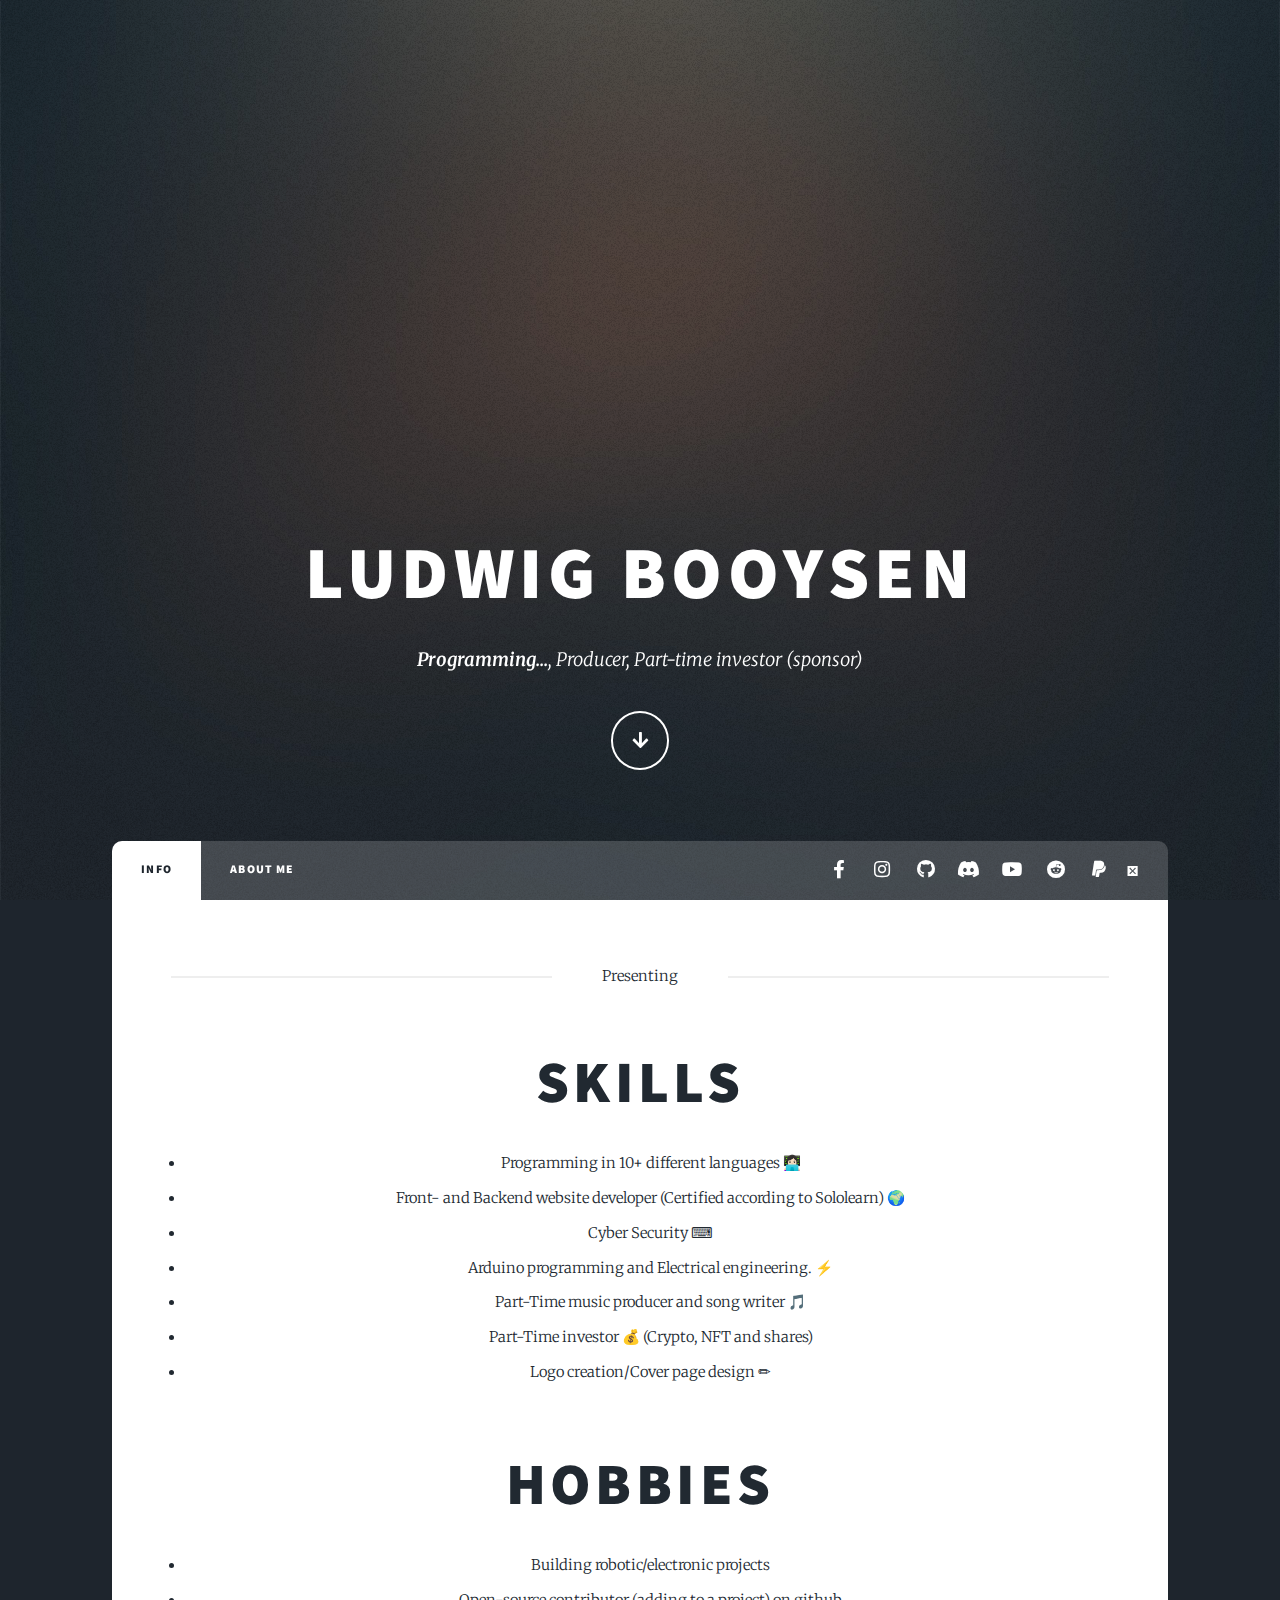
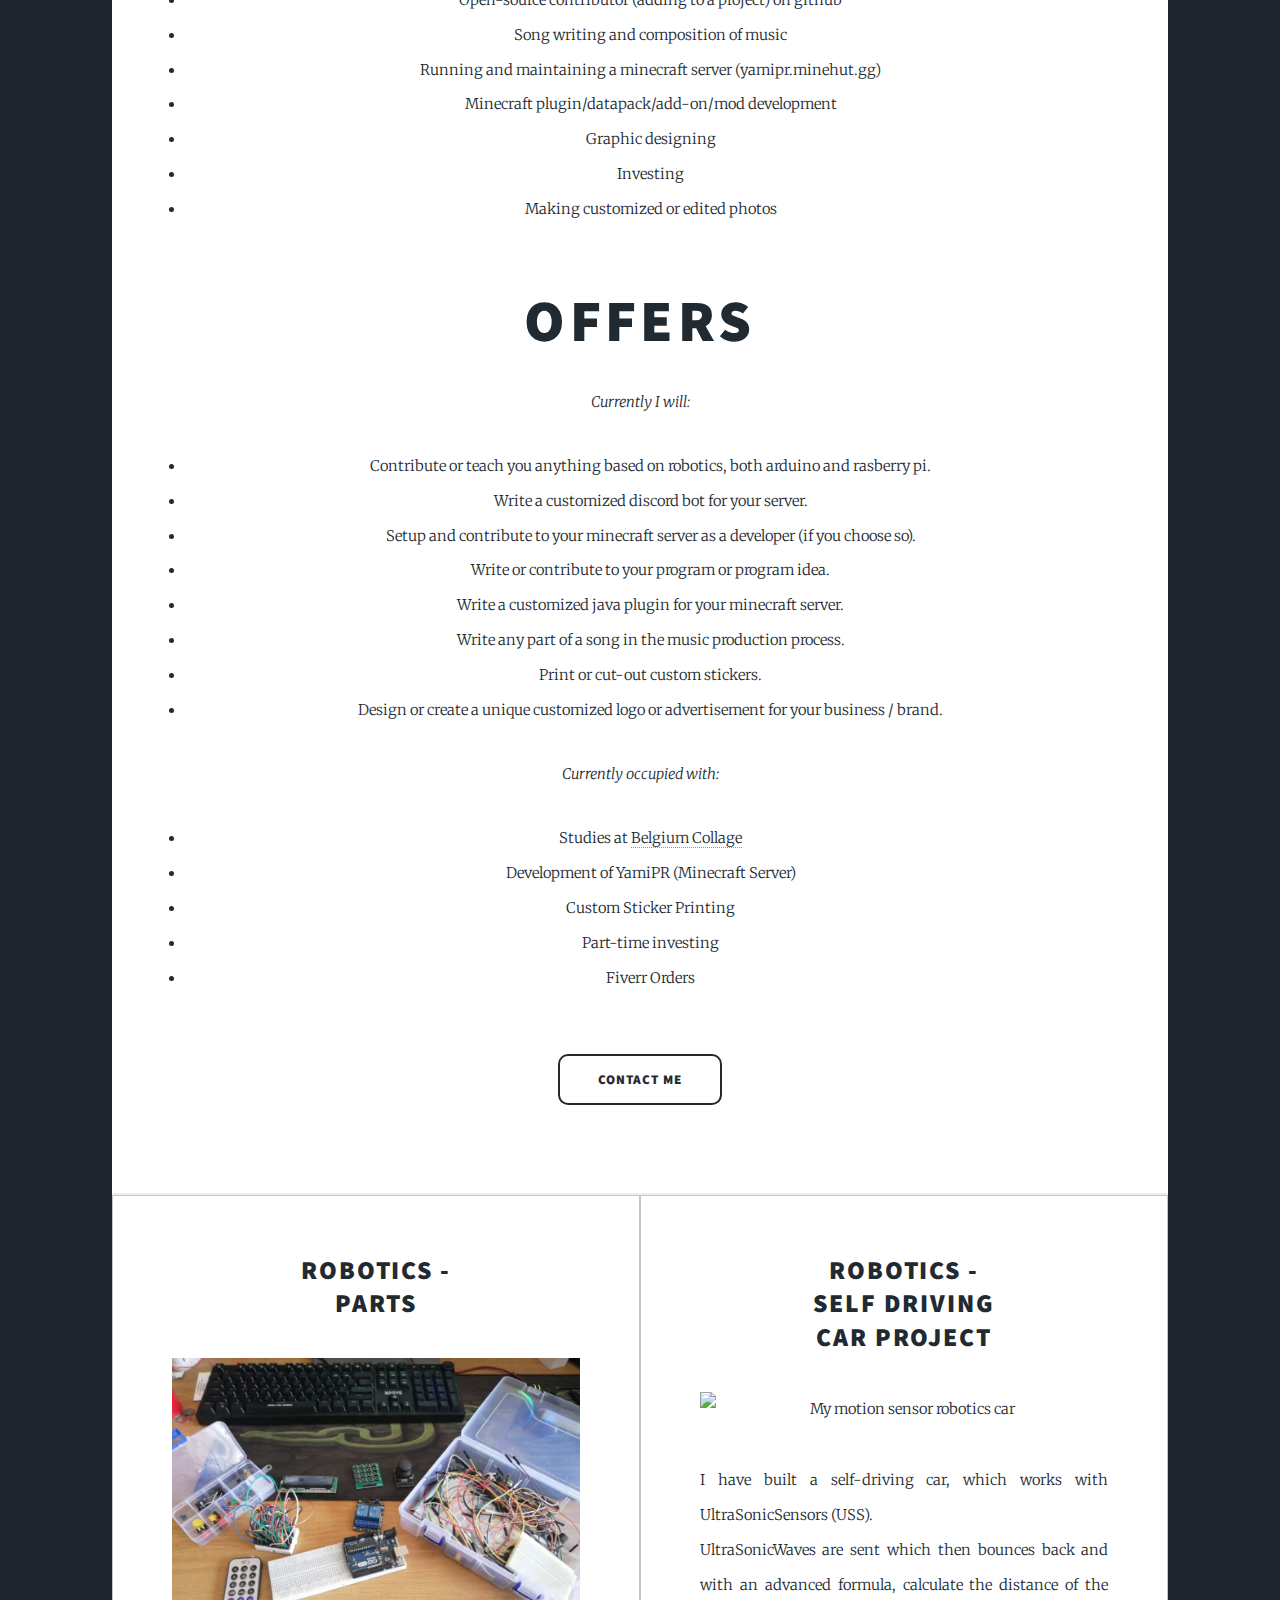
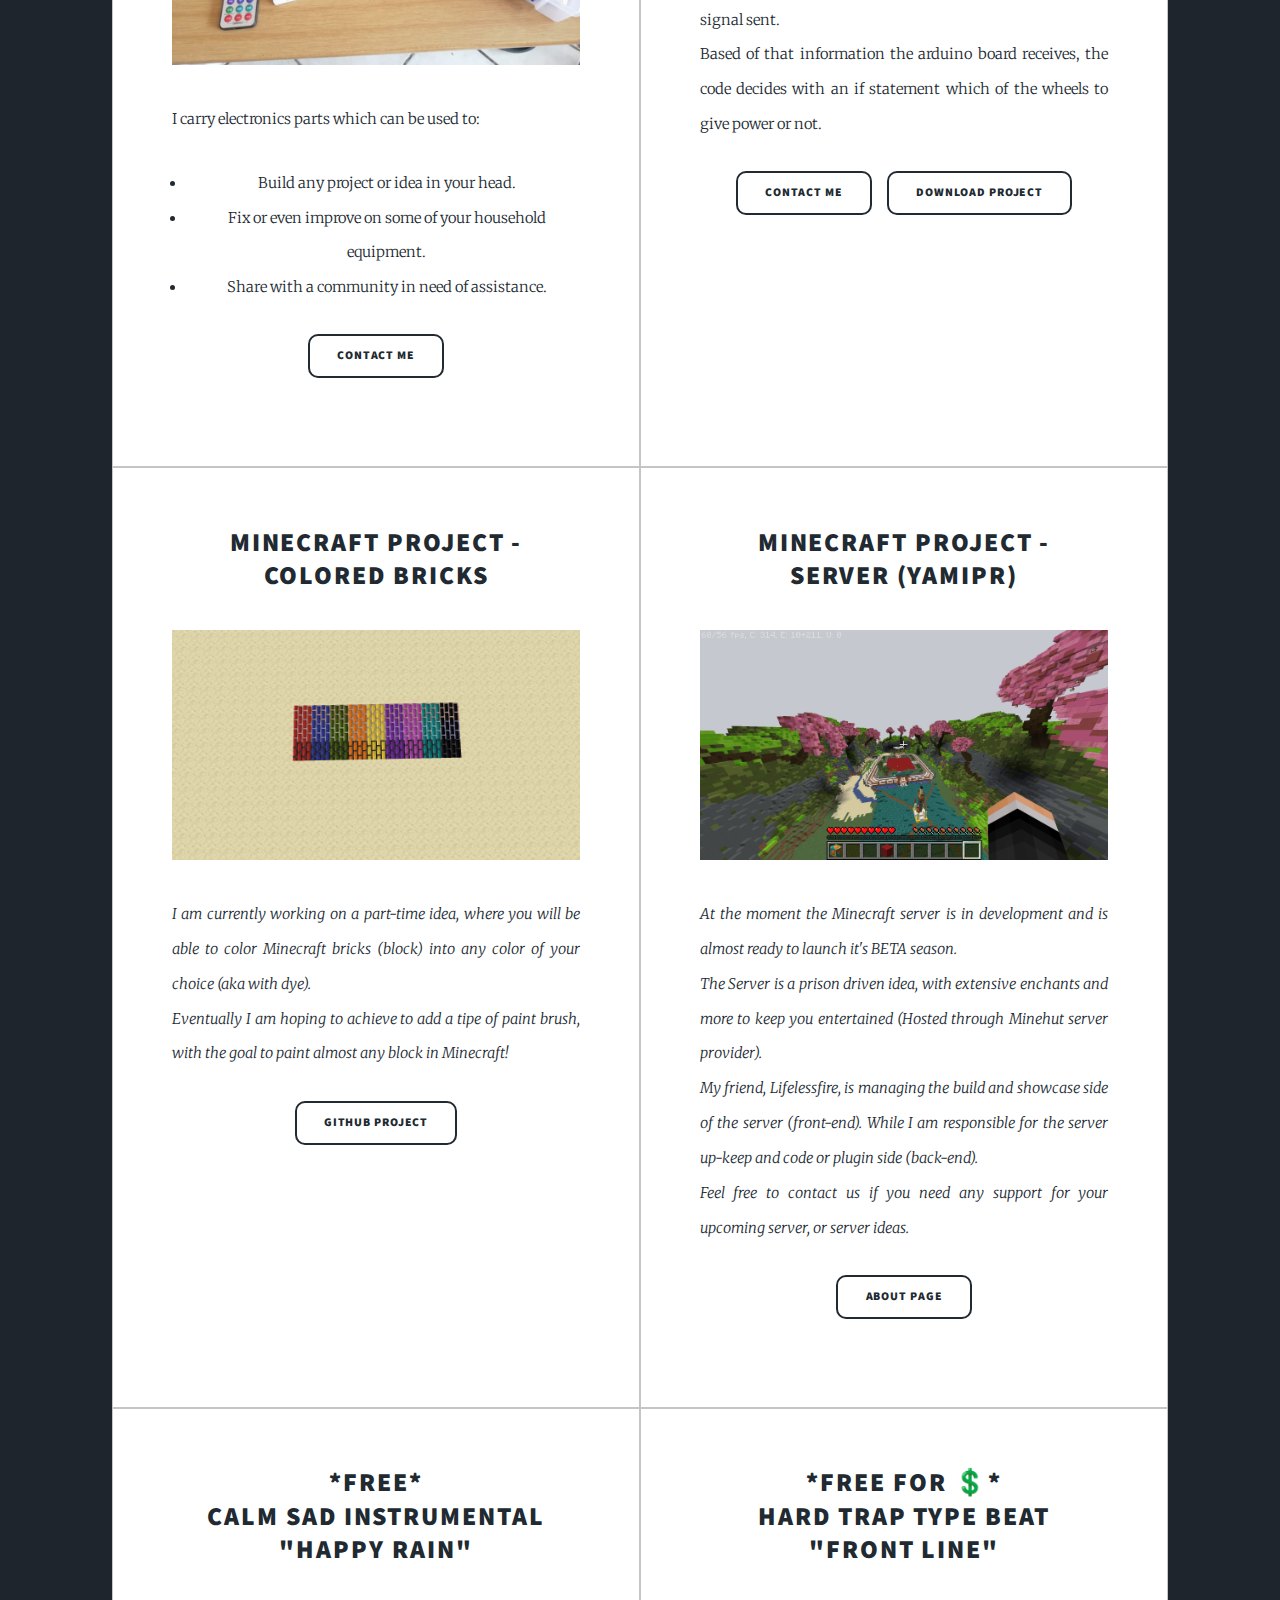
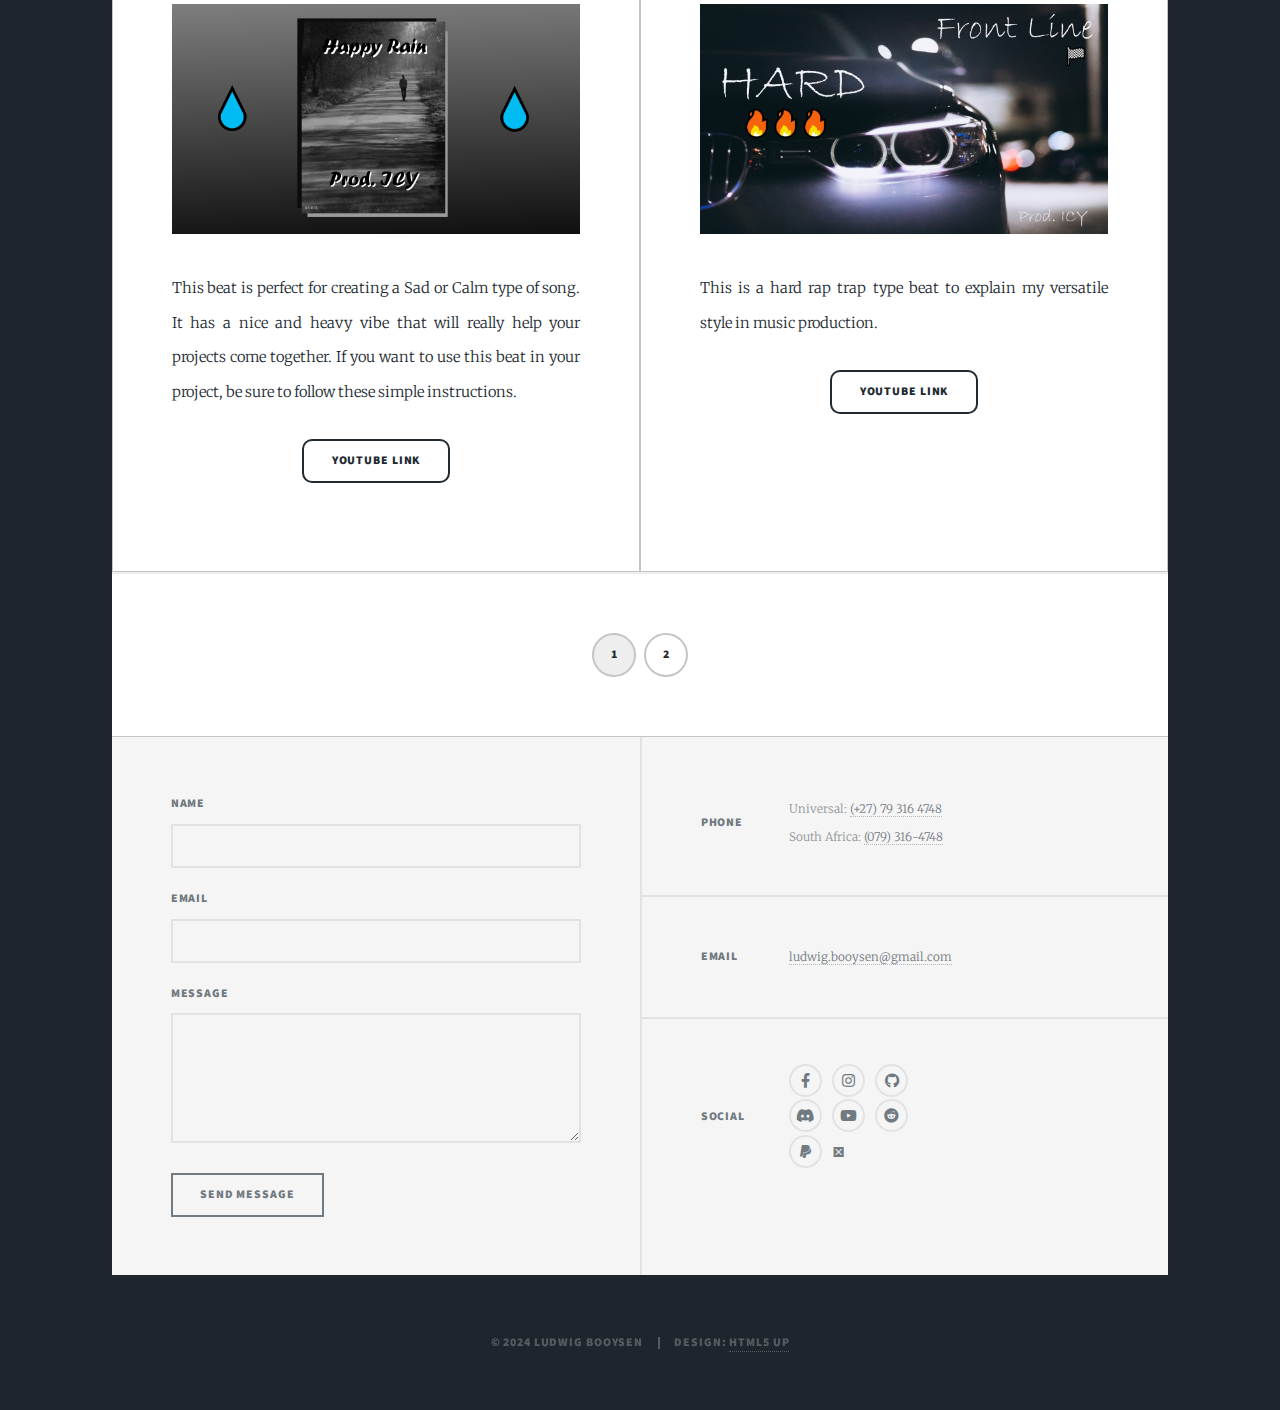
==== commit 194d2f97: "My site back" ====
--- a/index.html
+++ b/index.html
@@ -1,109 +1,263 @@
 <!DOCTYPE HTML>
 <html>
 	<head>
-		<title>Tawar</title>
+		<title>Ludwig Booysen - Info</title>
 		<meta charset="utf-8" />
 		<meta name="viewport" content="width=device-width, initial-scale=1, user-scalable=no" />
 		<link rel="stylesheet" href="assets/css/main.css" />
 		<noscript><link rel="stylesheet" href="assets/css/noscript.css" /></noscript>
+		<script src="https://kit.fontawesome.com/ff92869c84.js" crossorigin="anonymous"></script>
 	</head>
 	<body class="is-preload">
 
-		<!-- Wrapper -->
-			<div id="wrapper">
+		<!-- Content Holder -->
+			<div id="wrapper" class="fade-in">
+
+				<!-- Intro -->
+					<div id="intro">
+						<h1>Ludwig Booysen</h1>
+						<p><b>Programming...</b>,
+						   Producer, Part-time investor (sponsor)</p>
+						<ul class="actions">
+							<li><a href="#header" class="button icon solid solo fa-arrow-down scrolly">Continue</a></li>
+						</ul>
+					</div>
 
 				<!-- Header -->
 					<header id="header">
-						<div class="logo">
-							<span class="icon fa-gem"></span>
-						</div>
-						<div class="content">
-							<div class="inner">
-								<h1>Tawar</h1>
-								<p>A passionate programmer and music enthusiast. (more summirazed Description of yourself) <a href="">Link to github</a></p>
-							</div>
-						</div>
-						<nav>
-							<ul>
-								<li><a href="#intro">Intro</a></li>
-								<li><a href="#work">Work</a></li>
-								<li><a href="#about">About</a></li>
-								<li><a href="#contact">Contact</a></li>
-								<!--<li><a href="#elements">Elements</a></li>-->
-							</ul>
-						</nav>
+						<a href="index.html" class="logo">Ludwig Booysen</a>
 					</header>
+
+				<!-- Nav -->
+					<nav id="nav">
+						<ul class="links">
+							<li class="active"><a href="index.html">Info</a></li>
+							<li><a href="about_me.html">About Me</a></li>
+						</ul>
+						<ul class="icons">
+							<li><a href="https://web.facebook.com/profile.php?id=100011545266863" class="icon brands fa-facebook-f" target="_blank"><span class="label">Facebook</span></a></li>
+							<li><a href="https://www.instagram.com/icy_the_prod/" class="icon brands fa-instagram" target="_blank"><span class="label">Instagram</span></a></li>
+							<li><a href="https://github.com/LudwigBooysen" class="icon brands fa-github" target="_blank"><span class="label">GitHub</span></a></li>
+							<li><a href="https://discordapp.com/users/Prod ICY#9243/" class="icon brands fa-discord" target="_blank"><span class="label">Discord</span></a></li>
+							<li><a href="https://www.youtube.com/channel/UCLygB6PfNkaJRskO8oLEgPA" class="icon brands fa-youtube" target="_blank"><span class="label">Youtube</span></a></li>
+							<li><a href="https://www.reddit.com/user/V3ssago?utm_medium=android_app&utm_source=share" class="icon brands fa-reddit" target="_blank"><span class="label">Reddit</span></a></li>
+							<li><a href="https://paypal.me/LudwigBooysen?country.x=ZA&locale.x=en_US" class="icon brands fa-paypal" target="_blank"><span class="label">PayPal</span></a></li>
+							<li><a href="https://www.buymeacoffee.com/ludwigbooyv" target="_blank" class="icon brands"><i class="fa-solid fa-mug-hot"></i></a></li>
+						</ul>
+					</nav>
 
 				<!-- Main -->
 					<div id="main">
-
-						<!-- Intro -->
-							<article id="intro">
-								<h2 class="major">Intro</h2>
-								<span class="image main"><img src="images/pic01.jpg" alt="" /></span>
-								<p>Aenean ornare velit lacus, ac varius enim ullamcorper eu. Proin aliquam facilisis ante interdum congue. Integer mollis, nisl amet convallis, porttitor magna ullamcorper, amet egestas mauris. Ut magna finibus nisi nec lacinia. Nam maximus erat id euismod egestas. By the way, check out my <a href="#work">awesome work</a>.</p>
-								<p>Lorem ipsum dolor sit amet, consectetur adipiscing elit. Duis dapibus rutrum facilisis. Class aptent taciti sociosqu ad litora torquent per conubia nostra, per inceptos himenaeos. Etiam tristique libero eu nibh porttitor fermentum. Nullam venenatis erat id vehicula viverra. Nunc ultrices eros ut ultricies condimentum. Mauris risus lacus, blandit sit amet venenatis non, bibendum vitae dolor. Nunc lorem mauris, fringilla in aliquam at, euismod in lectus. Pellentesque habitant morbi tristique senectus et netus et malesuada fames ac turpis egestas. In non lorem sit amet elit placerat maximus. Pellentesque aliquam maximus risus, vel sed vehicula.</p>
-							</article>
-
-						<!-- Work -->
-							<article id="work">
-								<h2 class="major">Work</h2>
-								<span class="image main"><img src="images/pic02.jpg" alt="" /></span>
-								<p>Adipiscing magna sed dolor elit. Praesent eleifend dignissim arcu, at eleifend sapien imperdiet ac. Aliquam erat volutpat. Praesent urna nisi, fringila lorem et vehicula lacinia quam. Integer sollicitudin mauris nec lorem luctus ultrices.</p>
-								<p>Nullam et orci eu lorem consequat tincidunt vivamus et sagittis libero. Mauris aliquet magna magna sed nunc rhoncus pharetra. Pellentesque condimentum sem. In efficitur ligula tate urna. Maecenas laoreet massa vel lacinia pellentesque lorem ipsum dolor. Nullam et orci eu lorem consequat tincidunt. Vivamus et sagittis libero. Mauris aliquet magna magna sed nunc rhoncus amet feugiat tempus.</p>
-							</article>
-
-						<!-- About -->
-							<article id="about">
-								<h2 class="major">About</h2>
-								<span class="image main"><img src="images/pic03.jpg" alt="" /></span>
-								<p>Lorem ipsum dolor sit amet, consectetur et adipiscing elit. Praesent eleifend dignissim arcu, at eleifend sapien imperdiet ac. Aliquam erat volutpat. Praesent urna nisi, fringila lorem et vehicula lacinia quam. Integer sollicitudin mauris nec lorem luctus ultrices. Aliquam libero et malesuada fames ac ante ipsum primis in faucibus. Cras viverra ligula sit amet ex mollis mattis lorem ipsum dolor sit amet.</p>
-							</article>
-
-						<!-- Contact -->
-							<article id="contact">
-								<h2 class="major">Contact</h2>
-								<form method="post" action="#">
-									<div class="fields">
-										<div class="field half">
-											<label for="name">Name</label>
-											<input type="text" name="name" id="name" />
-										</div>
-										<div class="field half">
-											<label for="email">Email</label>
-											<input type="text" name="email" id="email" />
-										</div>
-										<div class="field">
-											<label for="message">Message</label>
-											<textarea name="message" id="message" rows="4"></textarea>
-										</div>
-									</div>
-									<ul class="actions">
-										<li><input type="submit" value="Send Message" class="primary" /></li>
-										<li><input type="reset" value="Reset" /></li>
-									</ul>
-								</form>
-								<ul class="icons">
-									<li><a href="#" class="icon brands fa-twitter"><span class="label">Twitter</span></a></li>
-									<li><a href="#" class="icon brands fa-facebook-f"><span class="label">Facebook</span></a></li>
-									<li><a href="#" class="icon brands fa-instagram"><span class="label">Instagram</span></a></li>
-									<li><a href="#" class="icon brands fa-github"><span class="label">GitHub</span></a></li>
+					
+						<!-- Featured Post -->
+							<article class="post featured">
+								<header class="major">
+									<span class="present">Presenting</span>
+									<h2>Skills</h2>
+									<ul>
+  									<li>Programming in 10+ different languages 👩🏻‍💻</li>
+  									<li>Front- and Backend website developer (Certified according to Sololearn) 🌍</li>
+									<li>Cyber Security ⌨</li>
+  									<li>Arduino programming and Electrical engineering. ⚡</li>
+  									<li>Part-Time music producer and song writer 🎵</li>
+  									<li>Part-Time investor 💰 (Crypto, NFT and shares)</li>
+									<li>Logo creation/Cover page design ✏</li>
+									</ul><br />
+									<h2>Hobbies</h2>
+									<ul>
+									<li>Building robotic/electronic projects</li>
+  									<li>Open-source contributor (adding to a project) on github</li>
+  									<li>Song writing and composition of music</li>
+									<li>Running and maintaining a minecraft server (yamipr.minehut.gg)</li>
+									<li>Minecraft plugin/datapack/add-on/mod development</li>
+  									<li>Graphic designing</li>
+  									<li>Investing</li>
+									<li>Making customized or edited photos</li>
+									</ul><br />
+									<h2>Offers</h2>
+									<p><i>Currently I will:</i></p>
+									<ul>
+									<li>Contribute or teach you anything based on robotics, both arduino and rasberry pi.</li>
+  									<li>Write a customized discord bot for your server.</li>
+  									<li>Setup and contribute to your minecraft server as a developer (if you choose so).</li>
+  									<li>Write or contribute to your program or program idea.</li>
+									<li>Write a customized java plugin for your minecraft server.</li>
+  									<li>Write any part of a song in the music production process.</li>
+									<li>Print or cut-out custom stickers.</li>
+									<li>Design or create a unique customized logo or advertisement for your business / brand.</li>
+									</ul>
+									<p><i>Currently occupied with:</i></p>
+									<ul>
+										<li>Studies at <a href="https://www.belgiumcampus.ac.za" target="_target">Belgium Collage</a></li>
+										<li>Development of YamiPR (Minecraft Server)</li> <!-- YamiPr will have link provided in the future-->
+										<li>Custom Sticker Printing</li>
+										<li>Part-time investing</li>
+										<li>Fiverr Orders</li>
+									</ul>
+								</header>
+								<!-- <img class="image fit" src="images/coding.gif" alt="Coding reference" /> -->
+								<ul class="actions special">
+									<li><a href="#footer" class="button large" id="ContactBTN">Contact Me</a></li>
 								</ul>
 							</article>
+
+						<!-- Posts -->
+							<section class="posts">
+								<article class="post-container" id="robotic-parts-post">
+									<header>
+										<h2>Robotics -<br />Parts</h2>
+									</header>
+									<a href="#ContactBtnRobotics"class="image fit"><img src="images/roboticsparts.jpeg" alt="My robotics parts and code" /></a>
+									<p>
+										I carry electronics parts which can be used to:
+									</p>
+									<ul>
+										<li>Build any project or idea in your head.</li>
+										<li>Fix or even improve on some of your household equipment.</li>
+										<li>Share with a community in need of assistance.</li>
+									</ul>
+									<ul class="actions special">
+										<li><a href="#footer" class="button" id="ContactBtnRobotics">Contact Me</a></li>
+									</ul>
+								</article>
+								<article class="post-container">
+									<header>
+										<h2>Robotics -<br />Self Driving<br />Car Project</h2>
+									</header>
+									<a href="#ContactBtnRoboticsCar" class="image fit"><img src="images/robotics_motion_sensor_car.gif" alt="My motion sensor robotics car" /></a>
+									<p>  I have built a self-driving car, which works with UltraSonicSensors (USS). <br />
+										 UltraSonicWaves are sent which then bounces back and with an advanced formula, calculate the distance of the signal sent.<br />
+										 Based of that information the arduino board receives, the code decides with an if statement which of the wheels to give power or not.</p>
+									<ul class="actions special">
+										<li><a href="#footer" class="button" id="ContactBtnRoboticsCar">Contact Me</a></li>
+										<li><a href="https://github.com/LudwigBooysen/SelfDrivingCar/archive/refs/heads/main.zip" class="button" id="DownloadBtnRoboticsCar">Download Project</a></li>
+									</ul>
+								</article>
+								<article class="post-container">
+									<header>
+										<h2>Minecraft Project - <br />Colored Bricks</h2>
+										<a href="#MCBricksBtn" class="image fit"><img src="images/all_colors.png" alt="Minecraft Colored Bricks" /></a>
+										<p>
+											I am currently working on a part-time idea, where you will be able to color Minecraft bricks (block) into any color of your choice (aka with dye).<br />
+											Eventually I am hoping to achieve to add a tipe of paint brush, with the goal to paint almost any block in Minecraft!
+										</p>
+										<ul class="actions special">
+											<li><a href="https://github.com/LudwigBooysen/MC-ColoredBricks" class="button" id="MCBricksBtn" target="_blank">Github Project</a></li>
+										</ul>
+									</header>
+								</article>
+								<article class="post-container">
+									<header>
+										<h2>Minecraft Project - <br />Server (YamiPR)</h2>
+										<a href="#AboutPageBtn" class="image fit"><img src="images/minecraft_server.png" alt="Minecraft Server (YamiPR)" /></a>
+										<p>
+											At the moment the Minecraft server is in development and is almost ready to launch it's BETA season.<br />
+											The Server is a prison driven idea, with extensive enchants and more to keep you entertained (Hosted through Minehut server provider).<br />
+											My friend, Lifelessfire, is managing the build and showcase side of the server (front-end). While I am responsible for the server up-keep and code or plugin side (back-end).<br />
+											Feel free to contact us if you need any support for your upcoming server, or server ideas. 
+										</p>
+										<ul class="actions special">
+											<li><a class="button" id="AboutPageBtn" href="about_me.html#MinecraftTopic">About Page</a></li>
+										</ul>
+									</header>
+								</article>
+								<article class="post-container">
+									<header>
+										<h2>*FREE*<br /> Calm Sad Instrumental <br />"Happy Rain"</h2>
+									</header>
+									<a href="#HppyRainYTBtn" class="image fit"><img src="images/HappyRain.png" alt="YouTube video to a beat" /></a>
+									<p>This beat is perfect for creating a Sad or Calm type of song. It has a nice and heavy vibe that will really help your projects come together. If you want to use this beat in your project, be sure to follow these simple instructions.</p>
+									<ul class="actions special">
+										<li><a href="https://www.youtube.com/watch?v=8cgajkvtdA8" class="button" id="HppyRainYTBtn">YouTube Link</a></li>
+									</ul>
+								</article>
+								<article class="post-container">
+									<header>
+										<h2>*FREE for 💲*<br />Hard Trap Type Beat <br />"Front Line"</h2>
+									</header>
+									<a href="#FtLineYTBtn" class="image fit"><img src="images/FrontLine.jpg" alt="YouTube video to a beat" /></a>
+									<p>This is a hard rap trap type beat to explain my versatile style in music production.</p>
+									<ul class="actions special">
+										<li><a href="https://www.youtube.com/watch?v=Zv3ea4qZ2qA" class="button" id="FtLineYTBtn">YouTube Link</a></li>
+									</ul>
+								</article>
+							</section>
+
+						<!-- Footer -->
+							<footer class="page-selector-container">
+								<div class="pagination">
+									<!--<a href="#" class="previous">Prev</a>-->
+									<a href="#robotic-parts-post" class="page active">1</a>
+									<a href="page2.html" class="page">2</a>
+									<!--<a href="#" class="next">Next</a>-->
+								</div>
+							</footer>
+
 					</div>
 
 				<!-- Footer -->
 					<footer id="footer">
-						<p class="copyright">&copy; TAWAR 2024</p>
+						<section>
+							<form method="post">
+								<div class="fields">
+									<div class="field">
+										<label for="name">Name</label>
+										<input type="text" name="name" id="name" />
+									</div>
+									<div class="field">
+										<label for="email">Email</label>
+										<input type="text" name="email" id="email" />
+									</div>
+									<div class="field">
+										<label for="message">Message</label>
+										<textarea name="message" id="message" rows="3"></textarea>
+									</div>
+								</div>
+								<ul class="actions">
+									<li><input type="submit" value="Send Message" onclick="sendMessage()" /></li>
+								</ul>
+							</form>
+						</section>
+						<section class="split contact">
+							<section>
+								<h3>Phone</h3>
+								<p>
+									Universal: <a>(+27) 79 316 4748</a>
+									<br />
+									South Africa: <a>(079) 316-4748</a>
+								</p>
+							</section>
+							<section>
+								<h3>Email</h3>
+								<p><a href="mailto: ludwig.booysen@gmail.com">ludwig.booysen@gmail.com</a></p>
+							</section>
+							<section>
+								<h3>Social</h3>
+								<ul class="icons alt">
+									<li><a href="https://web.facebook.com/profile.php?id=100011545266863" class="icon brands fa-facebook-f" target="_blank"><span class="label">Facebook</span></a></li>
+									<li><a href="https://www.instagram.com/icy_the_prod/" class="icon brands fa-instagram" target="_blank"><span class="label">Instagram</span></a></li>
+									<li><a href="https://github.com/LudwigBooysen" class="icon brands fa-github" target="_blank"><span class="label">GitHub</span></a></li><br />
+									<li><a href="https://discordapp.com/users/Prod ICY#9243/" class="icon brands fa-discord" target="_blank"><span class="label">Discord</span></a></li>
+									<li><a href="https://www.youtube.com/channel/UCLygB6PfNkaJRskO8oLEgPA" class="icon brands fa-youtube" target="_blank"><span class="label">Youtube</span></a></li>
+									<li><a href="https://www.reddit.com/user/V3ssago?utm_medium=android_app&utm_source=share" class="icon brands fa-reddit" target="_blank"><span class="label">Reddit</span></a></li><br />	
+									<li><a href="https://paypal.me/LudwigBooysen?country.x=ZA&locale.x=en_US" class="icon brands fa-paypal" target="_blank"><span class="label">PayPal</span></a></li>
+									<li><a href="https://www.buymeacoffee.com/ludwigbooyv" target="_blank" class="icon brands"><i class="fa-solid fa-mug-hot"></i></a></li>
+								</ul>
+							</section>
+						</section>
 					</footer>
 
+				<!-- Copyright -->
+					<div id="copyright">
+						<ul><li>&copy; 2024 Ludwig Booysen</li><li>Design: <a href="https://html5up.net" target="_blank">HTML5 UP</a></li></ul>
+					</div>
+
 			</div>
-
-		<!-- BG -->
-			<div id="bg"></div>
 
 		<!-- Scripts -->
 			<script src="assets/js/jquery.min.js"></script>
+			<script src="assets/js/jquery.scrollex.min.js"></script>
+			<script src="assets/js/jquery.scrolly.min.js"></script>
 			<script src="assets/js/browser.min.js"></script>
 			<script src="assets/js/breakpoints.min.js"></script>
 			<script src="assets/js/util.js"></script>
--- a/assets/css/main.css
+++ b/assets/css/main.css
@@ -1,11 +1,5 @@
 @import url(fontawesome-all.min.css);
-@import url("https://fonts.googleapis.com/css?family=Source+Sans+Pro:300italic,600italic,300,600");
-
-/*
-	Dimension by HTML5 UP
-	html5up.net | @ajlkn
-	Free for personal and commercial use under the CCA 3.0 license (html5up.net/license)
-*/
+@import url("https://fonts.googleapis.com/css?family=Merriweather:300,700,300italic,700italic|Source+Sans+Pro:900");
 
 html, body, div, span, applet, object,
 iframe, h1, h2, h3, h4, h5, h6, p, blockquote,
@@ -23,11 +17,14 @@
 	border: 0;
 	font-size: 100%;
 	font: inherit;
-	vertical-align: baseline;}
+	vertical-align: baseline;
+}
+
 
 article, aside, details, figcaption, figure,
 footer, header, hgroup, menu, nav, section {
-	display: block;}
+	display: block;
+}
 
 body {
 	line-height: 1;
@@ -78,6 +75,10 @@
 		width: device-width;
 	}
 
+	body {
+		-ms-overflow-style: scrollbar;
+	}
+
 	@media screen and (max-width: 480px) {
 
 		html, body {
@@ -95,7 +96,7 @@
 	}
 
 	body {
-		background: #1b1f22;
+		background-color: #1e252d;
 	}
 
 		body.is-preload *, body.is-preload *:before, body.is-preload *:after {
@@ -123,7 +124,7 @@
 
 		}
 
-		@media screen and (max-width: 736px) {
+		@media screen and (max-width: 1280px) {
 
 			html {
 				font-size: 11pt;
@@ -139,22 +140,24 @@
 
 		}
 
+	body {
+		color: #212931;
+	}
+
 	body, input, select, textarea {
-		color: #ffffff;
-		font-family: "Source Sans Pro", sans-serif;
+		font-family: "Merriweather", Georgia, serif;
 		font-weight: 300;
 		font-size: 1rem;
-		line-height: 1.65;
+		line-height: 2.375;
 	}
 
 	a {
-		-moz-transition: color 0.2s ease-in-out, background-color 0.2s ease-in-out, border-bottom-color 0.2s ease-in-out;
-		-webkit-transition: color 0.2s ease-in-out, background-color 0.2s ease-in-out, border-bottom-color 0.2s ease-in-out;
-		-ms-transition: color 0.2s ease-in-out, background-color 0.2s ease-in-out, border-bottom-color 0.2s ease-in-out;
-		transition: color 0.2s ease-in-out, background-color 0.2s ease-in-out, border-bottom-color 0.2s ease-in-out;
-		border-bottom: dotted 1px rgba(255, 255, 255, 0.5);
+		-moz-transition: color 0.2s ease-in-out, background-color 0.2s ease-in-out, border-color 0.2s ease-in-out, box-shadow 0.2s ease-in-out;
+		-webkit-transition: color 0.2s ease-in-out, background-color 0.2s ease-in-out, border-color 0.2s ease-in-out, box-shadow 0.2s ease-in-out;
+		-ms-transition: color 0.2s ease-in-out, background-color 0.2s ease-in-out, border-color 0.2s ease-in-out, box-shadow 0.2s ease-in-out;
+		transition: color 0.2s ease-in-out, background-color 0.2s ease-in-out, border-color 0.2s ease-in-out, box-shadow 0.2s ease-in-out;
+		border-bottom: dotted 1px;
 		text-decoration: none;
-		color: inherit;
 	}
 
 		a:hover {
@@ -162,7 +165,6 @@
 		}
 
 	strong, b {
-		color: #ffffff;
 		font-weight: 600;
 	}
 
@@ -171,73 +173,52 @@
 	}
 
 	p {
+		text-align: justify;
 		margin: 0 0 2rem 0;
 	}
 
 	h1, h2, h3, h4, h5, h6 {
-		color: #ffffff;
-		font-weight: 600;
+		font-family: "Source Sans Pro", Helvetica, sans-serif;
+		font-weight: 900;
 		line-height: 1.5;
+		letter-spacing: 0.075em;
+		text-transform: uppercase;
 		margin: 0 0 1rem 0;
-		text-transform: uppercase;
-		letter-spacing: 0.2rem;
 	}
 
 		h1 a, h2 a, h3 a, h4 a, h5 a, h6 a {
+			border-bottom: 0;
 			color: inherit;
 			text-decoration: none;
 		}
 
-		h1.major, h2.major, h3.major, h4.major, h5.major, h6.major {
-			border-bottom: solid 1px #ffffff;
-			width: -moz-max-content;
-			width: -webkit-max-content;
-			width: -ms-max-content;
-			width: max-content;
-			padding-bottom: 0.5rem;
-			margin: 0 0 2rem 0;
-		}
-
 	h1 {
-		font-size: 2.25rem;
+		font-size: 4rem;
+		line-height: 1.1;
+		margin: 0 0 2rem 0;
+	}
+
+	h2 {
+		font-size: 1.75rem;
 		line-height: 1.3;
-		letter-spacing: 0.5rem;
-	}
-
-	h2 {
-		font-size: 1.5rem;
-		line-height: 1.4;
-		letter-spacing: 0.5rem;
+		margin: 0 0 1.5rem 0;
 	}
 
 	h3 {
+		font-size: 1.25rem;
+		margin: 0 0 1.5rem 0;
+	}
+
+	h4 {
 		font-size: 1rem;
 	}
 
-	h4 {
+	h5 {
+		font-size: 0.9rem;
+	}
+
+	h6 {
 		font-size: 0.8rem;
-	}
-
-	h5 {
-		font-size: 0.7rem;
-	}
-
-	h6 {
-		font-size: 0.6rem;
-	}
-
-	@media screen and (max-width: 736px) {
-
-		h1 {
-			font-size: 1.75rem;
-			line-height: 1.4;
-		}
-
-		h2 {
-			font-size: 1.25em;
-			line-height: 1.5;
-		}
-
 	}
 
 	sub {
@@ -253,15 +234,14 @@
 	}
 
 	blockquote {
-		border-left: solid 4px #ffffff;
+		border-left: solid 4px;
 		font-style: italic;
 		margin: 0 0 2rem 0;
 		padding: 0.5rem 0 0.5rem 2rem;
 	}
 
 	code {
-		background: rgba(255, 255, 255, 0.075);
-		border-radius: 4px;
+		border: solid 2px;
 		font-family: "Courier New", monospace;
 		font-size: 0.9rem;
 		margin: 0 0.25rem;
@@ -284,9 +264,13 @@
 
 	hr {
 		border: 0;
-		border-bottom: solid 1px #ffffff;
-		margin: 2.75rem 0;
-	}
+		border-bottom: solid 2px;
+		margin: 3rem 0;
+	}
+
+		hr.major {
+			margin: 5rem 0;
+		}
 
 	.align-left {
 		text-align: left;
@@ -299,6 +283,1956 @@
 	.align-right {
 		text-align: right;
 	}
+
+	input, select, textarea {
+		color: #212931;
+	}
+
+	a {
+		color: #212931;
+		border-bottom-color: rgba(33, 41, 49, 0.5);
+	}
+
+		a:hover {
+			border-bottom-color: transparent;
+			color: #18bfef !important;
+		}
+
+	strong, b {
+		color: #212931;
+	}
+
+	h1, h2, h3, h4, h5, h6 {
+		color: #212931;
+	}
+
+	blockquote {
+		border-left-color: #eeeeee;
+	}
+
+	code {
+		background: rgba(220, 220, 220, 0.25);
+		border-color: #eeeeee;
+	}
+
+	hr {
+		border-bottom-color: #eeeeee;
+	}
+
+/* Row */
+
+	.row {
+		display: flex;
+		flex-wrap: wrap;
+		box-sizing: border-box;
+		align-items: stretch;
+	}
+
+		.row > * {
+			box-sizing: border-box;
+		}
+
+		.row.gtr-uniform > * > :last-child {
+			margin-bottom: 0;
+		}
+
+		.row.aln-left {
+			justify-content: flex-start;
+		}
+
+		.row.aln-center {
+			justify-content: center;
+		}
+
+		.row.aln-right {
+			justify-content: flex-end;
+		}
+
+		.row.aln-top {
+			align-items: flex-start;
+		}
+
+		.row.aln-middle {
+			align-items: center;
+		}
+
+		.row.aln-bottom {
+			align-items: flex-end;
+		}
+
+		.row > .imp {
+			order: -1;
+		}
+
+		.row > .col-1 {
+			width: 8.33333%;
+		}
+
+		.row > .off-1 {
+			margin-left: 8.33333%;
+		}
+
+		.row > .col-2 {
+			width: 16.66667%;
+		}
+
+		.row > .off-2 {
+			margin-left: 16.66667%;
+		}
+
+		.row > .col-3 {
+			width: 25%;
+		}
+
+		.row > .off-3 {
+			margin-left: 25%;
+		}
+
+		.row > .col-4 {
+			width: 33.33333%;
+		}
+
+		.row > .off-4 {
+			margin-left: 33.33333%;
+		}
+
+		.row > .col-5 {
+			width: 41.66667%;
+		}
+
+		.row > .off-5 {
+			margin-left: 41.66667%;
+		}
+
+		.row > .col-6 {
+			width: 50%;
+		}
+
+		.row > .off-6 {
+			margin-left: 50%;
+		}
+
+		.row > .col-7 {
+			width: 58.33333%;
+		}
+
+		.row > .off-7 {
+			margin-left: 58.33333%;
+		}
+
+		.row > .col-8 {
+			width: 66.66667%;
+		}
+
+		.row > .off-8 {
+			margin-left: 66.66667%;
+		}
+
+		.row > .col-9 {
+			width: 75%;
+		}
+
+		.row > .off-9 {
+			margin-left: 75%;
+		}
+
+		.row > .col-10 {
+			width: 83.33333%;
+		}
+
+		.row > .off-10 {
+			margin-left: 83.33333%;
+		}
+
+		.row > .col-11 {
+			width: 91.66667%;
+		}
+
+		.row > .off-11 {
+			margin-left: 91.66667%;
+		}
+
+		.row > .col-12 {
+			width: 100%;
+		}
+
+		.row > .off-12 {
+			margin-left: 100%;
+		}
+
+		.row.gtr-0 {
+			margin-top: 0;
+			margin-left: 0rem;
+		}
+
+			.row.gtr-0 > * {
+				padding: 0 0 0 0rem;
+			}
+
+			.row.gtr-0.gtr-uniform {
+				margin-top: 0rem;
+			}
+
+				.row.gtr-0.gtr-uniform > * {
+					padding-top: 0rem;
+				}
+
+		.row.gtr-25 {
+			margin-top: 0;
+			margin-left: -0.375rem;
+		}
+
+			.row.gtr-25 > * {
+				padding: 0 0 0 0.375rem;
+			}
+
+			.row.gtr-25.gtr-uniform {
+				margin-top: -0.375rem;
+			}
+
+				.row.gtr-25.gtr-uniform > * {
+					padding-top: 0.375rem;
+				}
+
+		.row.gtr-50 {
+			margin-top: 0;
+			margin-left: -0.75rem;
+		}
+
+			.row.gtr-50 > * {
+				padding: 0 0 0 0.75rem;
+			}
+
+			.row.gtr-50.gtr-uniform {
+				margin-top: -0.75rem;
+			}
+
+				.row.gtr-50.gtr-uniform > * {
+					padding-top: 0.75rem;
+				}
+
+		.row {
+			margin-top: 0;
+			margin-left: -1.5rem;
+		}
+
+			.row > * {
+				padding: 0 0 0 1.5rem;
+			}
+
+			.row.gtr-uniform {
+				margin-top: -1.5rem;
+			}
+
+				.row.gtr-uniform > * {
+					padding-top: 1.5rem;
+				}
+
+		.row.gtr-150 {
+			margin-top: 0;
+			margin-left: -2.25rem;
+		}
+
+			.row.gtr-150 > * {
+				padding: 0 0 0 2.25rem;
+			}
+
+			.row.gtr-150.gtr-uniform {
+				margin-top: -2.25rem;
+			}
+
+				.row.gtr-150.gtr-uniform > * {
+					padding-top: 2.25rem;
+				}
+
+		.row.gtr-200 {
+			margin-top: 0;
+			margin-left: -3rem;
+		}
+
+			.row.gtr-200 > * {
+				padding: 0 0 0 3rem;
+			}
+
+			.row.gtr-200.gtr-uniform {
+				margin-top: -3rem;
+			}
+
+				.row.gtr-200.gtr-uniform > * {
+					padding-top: 3rem;
+				}
+
+		@media screen and (max-width: 1680px) {
+
+			.row {
+				display: flex;
+				flex-wrap: wrap;
+				box-sizing: border-box;
+				align-items: stretch;
+			}
+
+				.row > * {
+					box-sizing: border-box;
+				}
+
+				.row.gtr-uniform > * > :last-child {
+					margin-bottom: 0;
+				}
+
+				.row.aln-left {
+					justify-content: flex-start;
+				}
+
+				.row.aln-center {
+					justify-content: center;
+				}
+
+				.row.aln-right {
+					justify-content: flex-end;
+				}
+
+				.row.aln-top {
+					align-items: flex-start;
+				}
+
+				.row.aln-middle {
+					align-items: center;
+				}
+
+				.row.aln-bottom {
+					align-items: flex-end;
+				}
+
+				.row > .imp-xlarge {
+					order: -1;
+				}
+
+				.row > .col-1-xlarge {
+					width: 8.33333%;
+				}
+
+				.row > .off-1-xlarge {
+					margin-left: 8.33333%;
+				}
+
+				.row > .col-2-xlarge {
+					width: 16.66667%;
+				}
+
+				.row > .off-2-xlarge {
+					margin-left: 16.66667%;
+				}
+
+				.row > .col-3-xlarge {
+					width: 25%;
+				}
+
+				.row > .off-3-xlarge {
+					margin-left: 25%;
+				}
+
+				.row > .col-4-xlarge {
+					width: 33.33333%;
+				}
+
+				.row > .off-4-xlarge {
+					margin-left: 33.33333%;
+				}
+
+				.row > .col-5-xlarge {
+					width: 41.66667%;
+				}
+
+				.row > .off-5-xlarge {
+					margin-left: 41.66667%;
+				}
+
+				.row > .col-6-xlarge {
+					width: 50%;
+				}
+
+				.row > .off-6-xlarge {
+					margin-left: 50%;
+				}
+
+				.row > .col-7-xlarge {
+					width: 58.33333%;
+				}
+
+				.row > .off-7-xlarge {
+					margin-left: 58.33333%;
+				}
+
+				.row > .col-8-xlarge {
+					width: 66.66667%;
+				}
+
+				.row > .off-8-xlarge {
+					margin-left: 66.66667%;
+				}
+
+				.row > .col-9-xlarge {
+					width: 75%;
+				}
+
+				.row > .off-9-xlarge {
+					margin-left: 75%;
+				}
+
+				.row > .col-10-xlarge {
+					width: 83.33333%;
+				}
+
+				.row > .off-10-xlarge {
+					margin-left: 83.33333%;
+				}
+
+				.row > .col-11-xlarge {
+					width: 91.66667%;
+				}
+
+				.row > .off-11-xlarge {
+					margin-left: 91.66667%;
+				}
+
+				.row > .col-12-xlarge {
+					width: 100%;
+				}
+
+				.row > .off-12-xlarge {
+					margin-left: 100%;
+				}
+
+				.row.gtr-0 {
+					margin-top: 0;
+					margin-left: 0rem;
+				}
+
+					.row.gtr-0 > * {
+						padding: 0 0 0 0rem;
+					}
+
+					.row.gtr-0.gtr-uniform {
+						margin-top: 0rem;
+					}
+
+						.row.gtr-0.gtr-uniform > * {
+							padding-top: 0rem;
+						}
+
+				.row.gtr-25 {
+					margin-top: 0;
+					margin-left: -0.375rem;
+				}
+
+					.row.gtr-25 > * {
+						padding: 0 0 0 0.375rem;
+					}
+
+					.row.gtr-25.gtr-uniform {
+						margin-top: -0.375rem;
+					}
+
+						.row.gtr-25.gtr-uniform > * {
+							padding-top: 0.375rem;
+						}
+
+				.row.gtr-50 {
+					margin-top: 0;
+					margin-left: -0.75rem;
+				}
+
+					.row.gtr-50 > * {
+						padding: 0 0 0 0.75rem;
+					}
+
+					.row.gtr-50.gtr-uniform {
+						margin-top: -0.75rem;
+					}
+
+						.row.gtr-50.gtr-uniform > * {
+							padding-top: 0.75rem;
+						}
+
+				.row {
+					margin-top: 0;
+					margin-left: -1.5rem;
+				}
+
+					.row > * {
+						padding: 0 0 0 1.5rem;
+					}
+
+					.row.gtr-uniform {
+						margin-top: -1.5rem;
+					}
+
+						.row.gtr-uniform > * {
+							padding-top: 1.5rem;
+						}
+
+				.row.gtr-150 {
+					margin-top: 0;
+					margin-left: -2.25rem;
+				}
+
+					.row.gtr-150 > * {
+						padding: 0 0 0 2.25rem;
+					}
+
+					.row.gtr-150.gtr-uniform {
+						margin-top: -2.25rem;
+					}
+
+						.row.gtr-150.gtr-uniform > * {
+							padding-top: 2.25rem;
+						}
+
+				.row.gtr-200 {
+					margin-top: 0;
+					margin-left: -3rem;
+				}
+
+					.row.gtr-200 > * {
+						padding: 0 0 0 3rem;
+					}
+
+					.row.gtr-200.gtr-uniform {
+						margin-top: -3rem;
+					}
+
+						.row.gtr-200.gtr-uniform > * {
+							padding-top: 3rem;
+						}
+
+		}
+
+		@media screen and (max-width: 1280px) {
+
+			.row {
+				display: flex;
+				flex-wrap: wrap;
+				box-sizing: border-box;
+				align-items: stretch;
+			}
+
+				.row > * {
+					box-sizing: border-box;
+				}
+
+				.row.gtr-uniform > * > :last-child {
+					margin-bottom: 0;
+				}
+
+				.row.aln-left {
+					justify-content: flex-start;
+				}
+
+				.row.aln-center {
+					justify-content: center;
+				}
+
+				.row.aln-right {
+					justify-content: flex-end;
+				}
+
+				.row.aln-top {
+					align-items: flex-start;
+				}
+
+				.row.aln-middle {
+					align-items: center;
+				}
+
+				.row.aln-bottom {
+					align-items: flex-end;
+				}
+
+				.row > .imp-large {
+					order: -1;
+				}
+
+				.row > .col-1-large {
+					width: 8.33333%;
+				}
+
+				.row > .off-1-large {
+					margin-left: 8.33333%;
+				}
+
+				.row > .col-2-large {
+					width: 16.66667%;
+				}
+
+				.row > .off-2-large {
+					margin-left: 16.66667%;
+				}
+
+				.row > .col-3-large {
+					width: 25%;
+				}
+
+				.row > .off-3-large {
+					margin-left: 25%;
+				}
+
+				.row > .col-4-large {
+					width: 33.33333%;
+				}
+
+				.row > .off-4-large {
+					margin-left: 33.33333%;
+				}
+
+				.row > .col-5-large {
+					width: 41.66667%;
+				}
+
+				.row > .off-5-large {
+					margin-left: 41.66667%;
+				}
+
+				.row > .col-6-large {
+					width: 50%;
+				}
+
+				.row > .off-6-large {
+					margin-left: 50%;
+				}
+
+				.row > .col-7-large {
+					width: 58.33333%;
+				}
+
+				.row > .off-7-large {
+					margin-left: 58.33333%;
+				}
+
+				.row > .col-8-large {
+					width: 66.66667%;
+				}
+
+				.row > .off-8-large {
+					margin-left: 66.66667%;
+				}
+
+				.row > .col-9-large {
+					width: 75%;
+				}
+
+				.row > .off-9-large {
+					margin-left: 75%;
+				}
+
+				.row > .col-10-large {
+					width: 83.33333%;
+				}
+
+				.row > .off-10-large {
+					margin-left: 83.33333%;
+				}
+
+				.row > .col-11-large {
+					width: 91.66667%;
+				}
+
+				.row > .off-11-large {
+					margin-left: 91.66667%;
+				}
+
+				.row > .col-12-large {
+					width: 100%;
+				}
+
+				.row > .off-12-large {
+					margin-left: 100%;
+				}
+
+				.row.gtr-0 {
+					margin-top: 0;
+					margin-left: 0rem;
+				}
+
+					.row.gtr-0 > * {
+						padding: 0 0 0 0rem;
+					}
+
+					.row.gtr-0.gtr-uniform {
+						margin-top: 0rem;
+					}
+
+						.row.gtr-0.gtr-uniform > * {
+							padding-top: 0rem;
+						}
+
+				.row.gtr-25 {
+					margin-top: 0;
+					margin-left: -0.375rem;
+				}
+
+					.row.gtr-25 > * {
+						padding: 0 0 0 0.375rem;
+					}
+
+					.row.gtr-25.gtr-uniform {
+						margin-top: -0.375rem;
+					}
+
+						.row.gtr-25.gtr-uniform > * {
+							padding-top: 0.375rem;
+						}
+
+				.row.gtr-50 {
+					margin-top: 0;
+					margin-left: -0.75rem;
+				}
+
+					.row.gtr-50 > * {
+						padding: 0 0 0 0.75rem;
+					}
+
+					.row.gtr-50.gtr-uniform {
+						margin-top: -0.75rem;
+					}
+
+						.row.gtr-50.gtr-uniform > * {
+							padding-top: 0.75rem;
+						}
+
+				.row {
+					margin-top: 0;
+					margin-left: -1.5rem;
+				}
+
+					.row > * {
+						padding: 0 0 0 1.5rem;
+					}
+
+					.row.gtr-uniform {
+						margin-top: -1.5rem;
+					}
+
+						.row.gtr-uniform > * {
+							padding-top: 1.5rem;
+						}
+
+				.row.gtr-150 {
+					margin-top: 0;
+					margin-left: -2.25rem;
+				}
+
+					.row.gtr-150 > * {
+						padding: 0 0 0 2.25rem;
+					}
+
+					.row.gtr-150.gtr-uniform {
+						margin-top: -2.25rem;
+					}
+
+						.row.gtr-150.gtr-uniform > * {
+							padding-top: 2.25rem;
+						}
+
+				.row.gtr-200 {
+					margin-top: 0;
+					margin-left: -3rem;
+				}
+
+					.row.gtr-200 > * {
+						padding: 0 0 0 3rem;
+					}
+
+					.row.gtr-200.gtr-uniform {
+						margin-top: -3rem;
+					}
+
+						.row.gtr-200.gtr-uniform > * {
+							padding-top: 3rem;
+						}
+
+		}
+
+		@media screen and (max-width: 980px) {
+
+			.row {
+				display: flex;
+				flex-wrap: wrap;
+				box-sizing: border-box;
+				align-items: stretch;
+			}
+
+				.row > * {
+					box-sizing: border-box;
+				}
+
+				.row.gtr-uniform > * > :last-child {
+					margin-bottom: 0;
+				}
+
+				.row.aln-left {
+					justify-content: flex-start;
+				}
+
+				.row.aln-center {
+					justify-content: center;
+				}
+
+				.row.aln-right {
+					justify-content: flex-end;
+				}
+
+				.row.aln-top {
+					align-items: flex-start;
+				}
+
+				.row.aln-middle {
+					align-items: center;
+				}
+
+				.row.aln-bottom {
+					align-items: flex-end;
+				}
+
+				.row > .imp-medium {
+					order: -1;
+				}
+
+				.row > .col-1-medium {
+					width: 8.33333%;
+				}
+
+				.row > .off-1-medium {
+					margin-left: 8.33333%;
+				}
+
+				.row > .col-2-medium {
+					width: 16.66667%;
+				}
+
+				.row > .off-2-medium {
+					margin-left: 16.66667%;
+				}
+
+				.row > .col-3-medium {
+					width: 25%;
+				}
+
+				.row > .off-3-medium {
+					margin-left: 25%;
+				}
+
+				.row > .col-4-medium {
+					width: 33.33333%;
+				}
+
+				.row > .off-4-medium {
+					margin-left: 33.33333%;
+				}
+
+				.row > .col-5-medium {
+					width: 41.66667%;
+				}
+
+				.row > .off-5-medium {
+					margin-left: 41.66667%;
+				}
+
+				.row > .col-6-medium {
+					width: 50%;
+				}
+
+				.row > .off-6-medium {
+					margin-left: 50%;
+				}
+
+				.row > .col-7-medium {
+					width: 58.33333%;
+				}
+
+				.row > .off-7-medium {
+					margin-left: 58.33333%;
+				}
+
+				.row > .col-8-medium {
+					width: 66.66667%;
+				}
+
+				.row > .off-8-medium {
+					margin-left: 66.66667%;
+				}
+
+				.row > .col-9-medium {
+					width: 75%;
+				}
+
+				.row > .off-9-medium {
+					margin-left: 75%;
+				}
+
+				.row > .col-10-medium {
+					width: 83.33333%;
+				}
+
+				.row > .off-10-medium {
+					margin-left: 83.33333%;
+				}
+
+				.row > .col-11-medium {
+					width: 91.66667%;
+				}
+
+				.row > .off-11-medium {
+					margin-left: 91.66667%;
+				}
+
+				.row > .col-12-medium {
+					width: 100%;
+				}
+
+				.row > .off-12-medium {
+					margin-left: 100%;
+				}
+
+				.row.gtr-0 {
+					margin-top: 0;
+					margin-left: 0rem;
+				}
+
+					.row.gtr-0 > * {
+						padding: 0 0 0 0rem;
+					}
+
+					.row.gtr-0.gtr-uniform {
+						margin-top: 0rem;
+					}
+
+						.row.gtr-0.gtr-uniform > * {
+							padding-top: 0rem;
+						}
+
+				.row.gtr-25 {
+					margin-top: 0;
+					margin-left: -0.375rem;
+				}
+
+					.row.gtr-25 > * {
+						padding: 0 0 0 0.375rem;
+					}
+
+					.row.gtr-25.gtr-uniform {
+						margin-top: -0.375rem;
+					}
+
+						.row.gtr-25.gtr-uniform > * {
+							padding-top: 0.375rem;
+						}
+
+				.row.gtr-50 {
+					margin-top: 0;
+					margin-left: -0.75rem;
+				}
+
+					.row.gtr-50 > * {
+						padding: 0 0 0 0.75rem;
+					}
+
+					.row.gtr-50.gtr-uniform {
+						margin-top: -0.75rem;
+					}
+
+						.row.gtr-50.gtr-uniform > * {
+							padding-top: 0.75rem;
+						}
+
+				.row {
+					margin-top: 0;
+					margin-left: -1.5rem;
+				}
+
+					.row > * {
+						padding: 0 0 0 1.5rem;
+					}
+
+					.row.gtr-uniform {
+						margin-top: -1.5rem;
+					}
+
+						.row.gtr-uniform > * {
+							padding-top: 1.5rem;
+						}
+
+				.row.gtr-150 {
+					margin-top: 0;
+					margin-left: -2.25rem;
+				}
+
+					.row.gtr-150 > * {
+						padding: 0 0 0 2.25rem;
+					}
+
+					.row.gtr-150.gtr-uniform {
+						margin-top: -2.25rem;
+					}
+
+						.row.gtr-150.gtr-uniform > * {
+							padding-top: 2.25rem;
+						}
+
+				.row.gtr-200 {
+					margin-top: 0;
+					margin-left: -3rem;
+				}
+
+					.row.gtr-200 > * {
+						padding: 0 0 0 3rem;
+					}
+
+					.row.gtr-200.gtr-uniform {
+						margin-top: -3rem;
+					}
+
+						.row.gtr-200.gtr-uniform > * {
+							padding-top: 3rem;
+						}
+
+		}
+
+		@media screen and (max-width: 736px) {
+
+			.row {
+				display: flex;
+				flex-wrap: wrap;
+				box-sizing: border-box;
+				align-items: stretch;
+			}
+
+				.row > * {
+					box-sizing: border-box;
+				}
+
+				.row.gtr-uniform > * > :last-child {
+					margin-bottom: 0;
+				}
+
+				.row.aln-left {
+					justify-content: flex-start;
+				}
+
+				.row.aln-center {
+					justify-content: center;
+				}
+
+				.row.aln-right {
+					justify-content: flex-end;
+				}
+
+				.row.aln-top {
+					align-items: flex-start;
+				}
+
+				.row.aln-middle {
+					align-items: center;
+				}
+
+				.row.aln-bottom {
+					align-items: flex-end;
+				}
+
+				.row > .imp-small {
+					order: -1;
+				}
+
+				.row > .col-1-small {
+					width: 8.33333%;
+				}
+
+				.row > .off-1-small {
+					margin-left: 8.33333%;
+				}
+
+				.row > .col-2-small {
+					width: 16.66667%;
+				}
+
+				.row > .off-2-small {
+					margin-left: 16.66667%;
+				}
+
+				.row > .col-3-small {
+					width: 25%;
+				}
+
+				.row > .off-3-small {
+					margin-left: 25%;
+				}
+
+				.row > .col-4-small {
+					width: 33.33333%;
+				}
+
+				.row > .off-4-small {
+					margin-left: 33.33333%;
+				}
+
+				.row > .col-5-small {
+					width: 41.66667%;
+				}
+
+				.row > .off-5-small {
+					margin-left: 41.66667%;
+				}
+
+				.row > .col-6-small {
+					width: 50%;
+				}
+
+				.row > .off-6-small {
+					margin-left: 50%;
+				}
+
+				.row > .col-7-small {
+					width: 58.33333%;
+				}
+
+				.row > .off-7-small {
+					margin-left: 58.33333%;
+				}
+
+				.row > .col-8-small {
+					width: 66.66667%;
+				}
+
+				.row > .off-8-small {
+					margin-left: 66.66667%;
+				}
+
+				.row > .col-9-small {
+					width: 75%;
+				}
+
+				.row > .off-9-small {
+					margin-left: 75%;
+				}
+
+				.row > .col-10-small {
+					width: 83.33333%;
+				}
+
+				.row > .off-10-small {
+					margin-left: 83.33333%;
+				}
+
+				.row > .col-11-small {
+					width: 91.66667%;
+				}
+
+				.row > .off-11-small {
+					margin-left: 91.66667%;
+				}
+
+				.row > .col-12-small {
+					width: 100%;
+				}
+
+				.row > .off-12-small {
+					margin-left: 100%;
+				}
+
+				.row.gtr-0 {
+					margin-top: 0;
+					margin-left: 0rem;
+				}
+
+					.row.gtr-0 > * {
+						padding: 0 0 0 0rem;
+					}
+
+					.row.gtr-0.gtr-uniform {
+						margin-top: 0rem;
+					}
+
+						.row.gtr-0.gtr-uniform > * {
+							padding-top: 0rem;
+						}
+
+				.row.gtr-25 {
+					margin-top: 0;
+					margin-left: -0.375rem;
+				}
+
+					.row.gtr-25 > * {
+						padding: 0 0 0 0.375rem;
+					}
+
+					.row.gtr-25.gtr-uniform {
+						margin-top: -0.375rem;
+					}
+
+						.row.gtr-25.gtr-uniform > * {
+							padding-top: 0.375rem;
+						}
+
+				.row.gtr-50 {
+					margin-top: 0;
+					margin-left: -0.75rem;
+				}
+
+					.row.gtr-50 > * {
+						padding: 0 0 0 0.75rem;
+					}
+
+					.row.gtr-50.gtr-uniform {
+						margin-top: -0.75rem;
+					}
+
+						.row.gtr-50.gtr-uniform > * {
+							padding-top: 0.75rem;
+						}
+
+				.row {
+					margin-top: 0;
+					margin-left: -1.5rem;
+				}
+
+					.row > * {
+						padding: 0 0 0 1.5rem;
+					}
+
+					.row.gtr-uniform {
+						margin-top: -1.5rem;
+					}
+
+						.row.gtr-uniform > * {
+							padding-top: 1.5rem;
+						}
+
+				.row.gtr-150 {
+					margin-top: 0;
+					margin-left: -2.25rem;
+				}
+
+					.row.gtr-150 > * {
+						padding: 0 0 0 2.25rem;
+					}
+
+					.row.gtr-150.gtr-uniform {
+						margin-top: -2.25rem;
+					}
+
+						.row.gtr-150.gtr-uniform > * {
+							padding-top: 2.25rem;
+						}
+
+				.row.gtr-200 {
+					margin-top: 0;
+					margin-left: -3rem;
+				}
+
+					.row.gtr-200 > * {
+						padding: 0 0 0 3rem;
+					}
+
+					.row.gtr-200.gtr-uniform {
+						margin-top: -3rem;
+					}
+
+						.row.gtr-200.gtr-uniform > * {
+							padding-top: 3rem;
+						}
+
+		}
+
+		@media screen and (max-width: 480px) {
+
+			.row {
+				display: flex;
+				flex-wrap: wrap;
+				box-sizing: border-box;
+				align-items: stretch;
+			}
+
+				.row > * {
+					box-sizing: border-box;
+				}
+
+				.row.gtr-uniform > * > :last-child {
+					margin-bottom: 0;
+				}
+
+				.row.aln-left {
+					justify-content: flex-start;
+				}
+
+				.row.aln-center {
+					justify-content: center;
+				}
+
+				.row.aln-right {
+					justify-content: flex-end;
+				}
+
+				.row.aln-top {
+					align-items: flex-start;
+				}
+
+				.row.aln-middle {
+					align-items: center;
+				}
+
+				.row.aln-bottom {
+					align-items: flex-end;
+				}
+
+				.row > .imp-xsmall {
+					order: -1;
+				}
+
+				.row > .col-1-xsmall {
+					width: 8.33333%;
+				}
+
+				.row > .off-1-xsmall {
+					margin-left: 8.33333%;
+				}
+
+				.row > .col-2-xsmall {
+					width: 16.66667%;
+				}
+
+				.row > .off-2-xsmall {
+					margin-left: 16.66667%;
+				}
+
+				.row > .col-3-xsmall {
+					width: 25%;
+				}
+
+				.row > .off-3-xsmall {
+					margin-left: 25%;
+				}
+
+				.row > .col-4-xsmall {
+					width: 33.33333%;
+				}
+
+				.row > .off-4-xsmall {
+					margin-left: 33.33333%;
+				}
+
+				.row > .col-5-xsmall {
+					width: 41.66667%;
+				}
+
+				.row > .off-5-xsmall {
+					margin-left: 41.66667%;
+				}
+
+				.row > .col-6-xsmall {
+					width: 50%;
+				}
+
+				.row > .off-6-xsmall {
+					margin-left: 50%;
+				}
+
+				.row > .col-7-xsmall {
+					width: 58.33333%;
+				}
+
+				.row > .off-7-xsmall {
+					margin-left: 58.33333%;
+				}
+
+				.row > .col-8-xsmall {
+					width: 66.66667%;
+				}
+
+				.row > .off-8-xsmall {
+					margin-left: 66.66667%;
+				}
+
+				.row > .col-9-xsmall {
+					width: 75%;
+				}
+
+				.row > .off-9-xsmall {
+					margin-left: 75%;
+				}
+
+				.row > .col-10-xsmall {
+					width: 83.33333%;
+				}
+
+				.row > .off-10-xsmall {
+					margin-left: 83.33333%;
+				}
+
+				.row > .col-11-xsmall {
+					width: 91.66667%;
+				}
+
+				.row > .off-11-xsmall {
+					margin-left: 91.66667%;
+				}
+
+				.row > .col-12-xsmall {
+					width: 100%;
+				}
+
+				.row > .off-12-xsmall {
+					margin-left: 100%;
+				}
+
+				.row.gtr-0 {
+					margin-top: 0;
+					margin-left: 0rem;
+				}
+
+					.row.gtr-0 > * {
+						padding: 0 0 0 0rem;
+					}
+
+					.row.gtr-0.gtr-uniform {
+						margin-top: 0rem;
+					}
+
+						.row.gtr-0.gtr-uniform > * {
+							padding-top: 0rem;
+						}
+
+				.row.gtr-25 {
+					margin-top: 0;
+					margin-left: -0.375rem;
+				}
+
+					.row.gtr-25 > * {
+						padding: 0 0 0 0.375rem;
+					}
+
+					.row.gtr-25.gtr-uniform {
+						margin-top: -0.375rem;
+					}
+
+						.row.gtr-25.gtr-uniform > * {
+							padding-top: 0.375rem;
+						}
+
+				.row.gtr-50 {
+					margin-top: 0;
+					margin-left: -0.75rem;
+				}
+
+					.row.gtr-50 > * {
+						padding: 0 0 0 0.75rem;
+					}
+
+					.row.gtr-50.gtr-uniform {
+						margin-top: -0.75rem;
+					}
+
+						.row.gtr-50.gtr-uniform > * {
+							padding-top: 0.75rem;
+						}
+
+				.row {
+					margin-top: 0;
+					margin-left: -1.5rem;
+				}
+
+					.row > * {
+						padding: 0 0 0 1.5rem;
+					}
+
+					.row.gtr-uniform {
+						margin-top: -1.5rem;
+					}
+
+						.row.gtr-uniform > * {
+							padding-top: 1.5rem;
+						}
+
+				.row.gtr-150 {
+					margin-top: 0;
+					margin-left: -2.25rem;
+				}
+
+					.row.gtr-150 > * {
+						padding: 0 0 0 2.25rem;
+					}
+
+					.row.gtr-150.gtr-uniform {
+						margin-top: -2.25rem;
+					}
+
+						.row.gtr-150.gtr-uniform > * {
+							padding-top: 2.25rem;
+						}
+
+				.row.gtr-200 {
+					margin-top: 0;
+					margin-left: -3rem;
+				}
+
+					.row.gtr-200 > * {
+						padding: 0 0 0 3rem;
+					}
+
+					.row.gtr-200.gtr-uniform {
+						margin-top: -3rem;
+					}
+
+						.row.gtr-200.gtr-uniform > * {
+							padding-top: 3rem;
+						}
+
+		}
+
+		@media screen and (max-width: 360px) {
+
+			.row {
+				display: flex;
+				flex-wrap: wrap;
+				box-sizing: border-box;
+				align-items: stretch;
+			}
+
+				.row > * {
+					box-sizing: border-box;
+				}
+
+				.row.gtr-uniform > * > :last-child {
+					margin-bottom: 0;
+				}
+
+				.row.aln-left {
+					justify-content: flex-start;
+				}
+
+				.row.aln-center {
+					justify-content: center;
+				}
+
+				.row.aln-right {
+					justify-content: flex-end;
+				}
+
+				.row.aln-top {
+					align-items: flex-start;
+				}
+
+				.row.aln-middle {
+					align-items: center;
+				}
+
+				.row.aln-bottom {
+					align-items: flex-end;
+				}
+
+				.row > .imp-xxsmall {
+					order: -1;
+				}
+
+				.row > .col-1-xxsmall {
+					width: 8.33333%;
+				}
+
+				.row > .off-1-xxsmall {
+					margin-left: 8.33333%;
+				}
+
+				.row > .col-2-xxsmall {
+					width: 16.66667%;
+				}
+
+				.row > .off-2-xxsmall {
+					margin-left: 16.66667%;
+				}
+
+				.row > .col-3-xxsmall {
+					width: 25%;
+				}
+
+				.row > .off-3-xxsmall {
+					margin-left: 25%;
+				}
+
+				.row > .col-4-xxsmall {
+					width: 33.33333%;
+				}
+
+				.row > .off-4-xxsmall {
+					margin-left: 33.33333%;
+				}
+
+				.row > .col-5-xxsmall {
+					width: 41.66667%;
+				}
+
+				.row > .off-5-xxsmall {
+					margin-left: 41.66667%;
+				}
+
+				.row > .col-6-xxsmall {
+					width: 50%;
+				}
+
+				.row > .off-6-xxsmall {
+					margin-left: 50%;
+				}
+
+				.row > .col-7-xxsmall {
+					width: 58.33333%;
+				}
+
+				.row > .off-7-xxsmall {
+					margin-left: 58.33333%;
+				}
+
+				.row > .col-8-xxsmall {
+					width: 66.66667%;
+				}
+
+				.row > .off-8-xxsmall {
+					margin-left: 66.66667%;
+				}
+
+				.row > .col-9-xxsmall {
+					width: 75%;
+				}
+
+				.row > .off-9-xxsmall {
+					margin-left: 75%;
+				}
+
+				.row > .col-10-xxsmall {
+					width: 83.33333%;
+				}
+
+				.row > .off-10-xxsmall {
+					margin-left: 83.33333%;
+				}
+
+				.row > .col-11-xxsmall {
+					width: 91.66667%;
+				}
+
+				.row > .off-11-xxsmall {
+					margin-left: 91.66667%;
+				}
+
+				.row > .col-12-xxsmall {
+					width: 100%;
+				}
+
+				.row > .off-12-xxsmall {
+					margin-left: 100%;
+				}
+
+				.row.gtr-0 {
+					margin-top: 0;
+					margin-left: 0rem;
+				}
+
+					.row.gtr-0 > * {
+						padding: 0 0 0 0rem;
+					}
+
+					.row.gtr-0.gtr-uniform {
+						margin-top: 0rem;
+					}
+
+						.row.gtr-0.gtr-uniform > * {
+							padding-top: 0rem;
+						}
+
+				.row.gtr-25 {
+					margin-top: 0;
+					margin-left: -0.375rem;
+				}
+
+					.row.gtr-25 > * {
+						padding: 0 0 0 0.375rem;
+					}
+
+					.row.gtr-25.gtr-uniform {
+						margin-top: -0.375rem;
+					}
+
+						.row.gtr-25.gtr-uniform > * {
+							padding-top: 0.375rem;
+						}
+
+				.row.gtr-50 {
+					margin-top: 0;
+					margin-left: -0.75rem;
+				}
+
+					.row.gtr-50 > * {
+						padding: 0 0 0 0.75rem;
+					}
+
+					.row.gtr-50.gtr-uniform {
+						margin-top: -0.75rem;
+					}
+
+						.row.gtr-50.gtr-uniform > * {
+							padding-top: 0.75rem;
+						}
+
+				.row {
+					margin-top: 0;
+					margin-left: -1.5rem;
+				}
+
+					.row > * {
+						padding: 0 0 0 1.5rem;
+					}
+
+					.row.gtr-uniform {
+						margin-top: -1.5rem;
+					}
+
+						.row.gtr-uniform > * {
+							padding-top: 1.5rem;
+						}
+
+				.row.gtr-150 {
+					margin-top: 0;
+					margin-left: -2.25rem;
+				}
+
+					.row.gtr-150 > * {
+						padding: 0 0 0 2.25rem;
+					}
+
+					.row.gtr-150.gtr-uniform {
+						margin-top: -2.25rem;
+					}
+
+						.row.gtr-150.gtr-uniform > * {
+							padding-top: 2.25rem;
+						}
+
+				.row.gtr-200 {
+					margin-top: 0;
+					margin-left: -3rem;
+				}
+
+					.row.gtr-200 > * {
+						padding: 0 0 0 3rem;
+					}
+
+					.row.gtr-200.gtr-uniform {
+						margin-top: -3rem;
+					}
+
+						.row.gtr-200.gtr-uniform > * {
+							padding-top: 3rem;
+						}
+
+		}
+
+/* Box */
+
+	.box {
+		border: solid 2px;
+		margin-bottom: 2rem;
+		padding: 1.5rem;
+	}
+
+		.box > :last-child,
+		.box > :last-child > :last-child,
+		.box > :last-child > :last-child > :last-child {
+			margin-bottom: 0;
+		}
+
+		.box.alt {
+			border: 0;
+			border-radius: 0;
+			padding: 0;
+		}
+
+	.box {
+		border-color: #eeeeee;
+	}
+
+/* Button */
+
+	input[type="submit"],
+	input[type="reset"],
+	input[type="button"],
+	button,
+	.button {
+		-moz-appearance: none;
+		-webkit-appearance: none;
+		-ms-appearance: none;
+		appearance: none;
+		-moz-transition: background-color 0.2s ease-in-out, box-shadow 0.2s ease-in-out, color 0.2s ease-in-out;
+		-webkit-transition: background-color 0.2s ease-in-out, box-shadow 0.2s ease-in-out, color 0.2s ease-in-out;
+		-ms-transition: background-color 0.2s ease-in-out, box-shadow 0.2s ease-in-out, color 0.2s ease-in-out;
+		transition: background-color 0.2s ease-in-out, box-shadow 0.2s ease-in-out, color 0.2s ease-in-out;
+		border: 0;
+		border-radius: 0;
+		cursor: pointer;
+		display: inline-block;
+		font-family: "Source Sans Pro", Helvetica, sans-serif;
+		font-size: 0.8rem;
+		font-weight: 900;
+		letter-spacing: 0.075em;
+		height: 3rem;
+		line-height: 3rem;
+		padding: 0 2rem;
+		text-align: center;
+		text-decoration: none;
+		text-transform: uppercase;
+		white-space: nowrap;
+	}
+
+		input[type="submit"].icon:before,
+		input[type="reset"].icon:before,
+		input[type="button"].icon:before,
+		button.icon:before,
+		.button.icon:before {
+			margin-right: 0.5rem;
+		}
+
+		input[type="submit"].icon.solo,
+		input[type="reset"].icon.solo,
+		input[type="button"].icon.solo,
+		button.icon.solo,
+		.button.icon.solo {
+			position: relative;
+			width: 4rem;
+			height: 4rem;
+			line-height: 4rem;
+			border-radius: 4rem;
+			text-indent: 4rem;
+			overflow: hidden;
+			padding: 0;
+			white-space: nowrap;
+		}
+
+			input[type="submit"].icon.solo:before,
+			input[type="reset"].icon.solo:before,
+			input[type="button"].icon.solo:before,
+			button.icon.solo:before,
+			.button.icon.solo:before {
+				position: absolute;
+				display: block;
+				top: 0;
+				left: 0;
+				width: inherit;
+				height: inherit;
+				line-height: inherit;
+				font-size: 1.25rem;
+				margin-right: 0;
+				text-align: center;
+				text-indent: 0;
+			}
+
+		input[type="submit"].fit,
+		input[type="reset"].fit,
+		input[type="button"].fit,
+		button.fit,
+		.button.fit {
+			width: 100%;
+		}
+
+		input[type="submit"].small,
+		input[type="reset"].small,
+		input[type="button"].small,
+		button.small,
+		.button.small {
+			font-size: 0.7rem;
+			height: 2.5rem;
+			line-height: 2.5rem;
+			padding: 0 1.5rem;
+		}
+
+		input[type="submit"].large,
+		input[type="reset"].large,
+		input[type="button"].large,
+		button.large,
+		.button.large {
+			font-size: 0.9rem;
+			height: 3.5rem;
+			line-height: 3.5rem;
+			padding: 0 2.75rem;
+		}
+
+		@media screen and (max-width: 980px) {
+
+			input[type="submit"],
+			input[type="reset"],
+			input[type="button"],
+			button,
+			.button {
+				font-size: 0.9rem;
+				height: 3.25rem;
+				line-height: 3.25rem;
+			}
+
+				input[type="submit"].large,
+				input[type="reset"].large,
+				input[type="button"].large,
+				button.large,
+				.button.large {
+					font-size: 1rem;
+					height: 3.75rem;
+					line-height: 3.75rem;
+				}
+
+		}
+
+		input[type="submit"].disabled, input[type="submit"]:disabled,
+		input[type="reset"].disabled,
+		input[type="reset"]:disabled,
+		input[type="button"].disabled,
+		input[type="button"]:disabled,
+		button.disabled,
+		button:disabled,
+		.button.disabled,
+		.button:disabled {
+			pointer-events: none;
+			opacity: 0.25;
+		}
+
+	input[type="submit"],
+	input[type="reset"],
+	input[type="button"],
+	button,
+	.button {
+		background-color: transparent;
+		box-shadow: inset 0 0 0 2px #212931;
+		color: #212931 !important;
+	}
+
+		input[type="submit"]:hover,
+		input[type="reset"]:hover,
+		input[type="button"]:hover,
+		button:hover,
+		.button:hover {
+			box-shadow: inset 0 0 0 2px #18bfef;
+			color: #18bfef !important;
+		}
+
+		input[type="submit"].primary,
+		input[type="reset"].primary,
+		input[type="button"].primary,
+		button.primary,
+		.button.primary {
+			background-color: #212931;
+			box-shadow: none;
+			color: #ffffff !important;
+		}
+
+			input[type="submit"].primary:hover,
+			input[type="reset"].primary:hover,
+			input[type="button"].primary:hover,
+			button.primary:hover,
+			.button.primary:hover {
+				background-color: #18bfef;
+			}
 
 /* Form */
 
@@ -375,33 +2309,36 @@
 		}
 
 	label {
-		color: #ffffff;
 		display: block;
+		font-family: "Source Sans Pro", Helvetica, sans-serif;
+		font-weight: 900;
+		line-height: 1.5;
+		letter-spacing: 0.075em;
 		font-size: 0.8rem;
-		font-weight: 300;
-		letter-spacing: 0.2rem;
-		line-height: 1.5;
-		margin: 0 0 1rem 0;
 		text-transform: uppercase;
-	}
+		margin: 0 0 0.75rem 0;
+	}
+
+		@media screen and (max-width: 980px) {
+
+			label {
+				font-size: 0.9rem;
+			}
+
+		}
 
 	input[type="text"],
 	input[type="password"],
 	input[type="email"],
-	input[type="tel"],
 	select,
 	textarea {
 		-moz-appearance: none;
 		-webkit-appearance: none;
 		-ms-appearance: none;
 		appearance: none;
-		-moz-transition: border-color 0.2s ease-in-out, box-shadow 0.2s ease-in-out, background-color 0.2s ease-in-out;
-		-webkit-transition: border-color 0.2s ease-in-out, box-shadow 0.2s ease-in-out, background-color 0.2s ease-in-out;
-		-ms-transition: border-color 0.2s ease-in-out, box-shadow 0.2s ease-in-out, background-color 0.2s ease-in-out;
-		transition: border-color 0.2s ease-in-out, box-shadow 0.2s ease-in-out, background-color 0.2s ease-in-out;
-		background-color: transparent;
-		border-radius: 4px;
-		border: solid 1px #ffffff;
+		background: transparent;
+		border-radius: 0;
+		border: solid 2px;
 		color: inherit;
 		display: block;
 		outline: 0;
@@ -413,37 +2350,19 @@
 		input[type="text"]:invalid,
 		input[type="password"]:invalid,
 		input[type="email"]:invalid,
-		input[type="tel"]:invalid,
 		select:invalid,
 		textarea:invalid {
 			box-shadow: none;
 		}
 
-		input[type="text"]:focus,
-		input[type="password"]:focus,
-		input[type="email"]:focus,
-		input[type="tel"]:focus,
-		select:focus,
-		textarea:focus {
-			background: rgba(255, 255, 255, 0.075);
-			border-color: #ffffff;
-			box-shadow: 0 0 0 1px #ffffff;
-		}
-
 	select {
-		background-image: url("data:image/svg+xml;charset=utf8,%3Csvg xmlns='http://www.w3.org/2000/svg' width='40' height='40' preserveAspectRatio='none' viewBox='0 0 40 40'%3E%3Cpath d='M9.4,12.3l10.4,10.4l10.4-10.4c0.2-0.2,0.5-0.4,0.9-0.4c0.3,0,0.6,0.1,0.9,0.4l3.3,3.3c0.2,0.2,0.4,0.5,0.4,0.9 c0,0.4-0.1,0.6-0.4,0.9L20.7,31.9c-0.2,0.2-0.5,0.4-0.9,0.4c-0.3,0-0.6-0.1-0.9-0.4L4.3,17.3c-0.2-0.2-0.4-0.5-0.4-0.9 c0-0.4,0.1-0.6,0.4-0.9l3.3-3.3c0.2-0.2,0.5-0.4,0.9-0.4S9.1,12.1,9.4,12.3z' fill='%23ffffff' /%3E%3C/svg%3E");
 		background-size: 1.25rem;
 		background-repeat: no-repeat;
 		background-position: calc(100% - 1rem) center;
-		height: 2.75rem;
-		padding-right: 2.75rem;
+		height: 3rem;
+		padding-right: 3rem;
 		text-overflow: ellipsis;
 	}
-
-		select option {
-			color: #ffffff;
-			background: #1b1f22;
-		}
 
 		select:focus::-ms-value {
 			background-color: transparent;
@@ -457,7 +2376,7 @@
 	input[type="password"],
 	input[type="email"],
 	select {
-		height: 2.75rem;
+		height: 3rem;
 	}
 
 	textarea {
@@ -481,18 +2400,15 @@
 		input[type="checkbox"] + label,
 		input[type="radio"] + label {
 			text-decoration: none;
-			-moz-user-select: none;
-			-webkit-user-select: none;
-			-ms-user-select: none;
-			user-select: none;
-			color: #ffffff;
 			cursor: pointer;
 			display: inline-block;
-			font-size: 0.8rem;
+			font-size: 1rem;
+			letter-spacing: 0;
+			font-family: "Merriweather", Georgia, serif;
+			text-transform: none;
 			font-weight: 300;
-			margin: 0 0 0.5rem 0;
-			padding-left: 2.65rem;
-			padding-right: 0.75rem;
+			padding-left: 2.8rem;
+			padding-right: 1rem;
 			position: relative;
 		}
 
@@ -512,40 +2428,27 @@
 
 			input[type="checkbox"] + label:before,
 			input[type="radio"] + label:before {
-				-moz-transition: border-color 0.2s ease-in-out, box-shadow 0.2s ease-in-out, background-color 0.2s ease-in-out;
-				-webkit-transition: border-color 0.2s ease-in-out, box-shadow 0.2s ease-in-out, background-color 0.2s ease-in-out;
-				-ms-transition: border-color 0.2s ease-in-out, box-shadow 0.2s ease-in-out, background-color 0.2s ease-in-out;
-				transition: border-color 0.2s ease-in-out, box-shadow 0.2s ease-in-out, background-color 0.2s ease-in-out;
-				border-radius: 4px;
-				border: solid 1px #ffffff;
+				border-radius: 0;
+				border: solid 2px;
 				content: '';
 				display: inline-block;
-				height: 1.65rem;
+				font-size: 0.8rem;
+				height: 1.8rem;
 				left: 0;
 				line-height: 1.65rem;
 				position: absolute;
 				text-align: center;
-				top: -0.15rem;
-				width: 1.65rem;
+				top: -0.125rem;
+				width: 1.8rem;
 			}
 
 		input[type="checkbox"]:checked + label:before,
 		input[type="radio"]:checked + label:before {
-			background: #ffffff !important;
-			border-color: #ffffff !important;
-			color: #1b1f22;
 			content: '\f00c';
 		}
 
-		input[type="checkbox"]:focus + label:before,
-		input[type="radio"]:focus + label:before {
-			background: rgba(255, 255, 255, 0.075);
-			border-color: #ffffff;
-			box-shadow: 0 0 0 1px #ffffff;
-		}
-
 	input[type="checkbox"] + label:before {
-		border-radius: 4px;
+		border-radius: 0;
 	}
 
 	input[type="radio"] + label:before {
@@ -553,50 +2456,95 @@
 	}
 
 	::-webkit-input-placeholder {
-		color: rgba(255, 255, 255, 0.5) !important;
 		opacity: 1.0;
 	}
 
 	:-moz-placeholder {
-		color: rgba(255, 255, 255, 0.5) !important;
 		opacity: 1.0;
 	}
 
 	::-moz-placeholder {
-		color: rgba(255, 255, 255, 0.5) !important;
 		opacity: 1.0;
 	}
 
 	:-ms-input-placeholder {
-		color: rgba(255, 255, 255, 0.5) !important;
 		opacity: 1.0;
 	}
 
+	label {
+		color: #212931;
+	}
+
+	input[type="text"],
+	input[type="password"],
+	input[type="email"],
+	select,
+	textarea {
+		border-color: #eeeeee;
+	}
+
+		input[type="text"]:focus,
+		input[type="password"]:focus,
+		input[type="email"]:focus,
+		select:focus,
+		textarea:focus {
+			border-color: #18bfef;
+		}
+
+	select {
+		background-image: url("data:image/svg+xml;charset=utf8,%3Csvg xmlns='http://www.w3.org/2000/svg' width='40' height='40' preserveAspectRatio='none' viewBox='0 0 40 40'%3E%3Cpath d='M9.4,12.3l10.4,10.4l10.4-10.4c0.2-0.2,0.5-0.4,0.9-0.4c0.3,0,0.6,0.1,0.9,0.4l3.3,3.3c0.2,0.2,0.4,0.5,0.4,0.9 c0,0.4-0.1,0.6-0.4,0.9L20.7,31.9c-0.2,0.2-0.5,0.4-0.9,0.4c-0.3,0-0.6-0.1-0.9-0.4L4.3,17.3c-0.2-0.2-0.4-0.5-0.4-0.9 c0-0.4,0.1-0.6,0.4-0.9l3.3-3.3c0.2-0.2,0.5-0.4,0.9-0.4S9.1,12.1,9.4,12.3z' fill='%23eeeeee' /%3E%3C/svg%3E");
+	}
+
+		select option {
+			background-color: #ffffff;
+			color: #212931;
+		}
+
+	.select-wrapper:before {
+		color: #eeeeee;
+	}
+
+	input[type="checkbox"] + label,
+	input[type="radio"] + label {
+		color: #212931;
+	}
+
+		input[type="checkbox"] + label:before,
+		input[type="radio"] + label:before {
+			border-color: #eeeeee;
+		}
+
+	input[type="checkbox"]:checked + label:before,
+	input[type="radio"]:checked + label:before {
+		background-color: #212931;
+		border-color: #212931;
+		color: #ffffff;
+	}
+
+	input[type="checkbox"]:focus + label:before,
+	input[type="radio"]:focus + label:before {
+		border-color: #18bfef;
+	}
+
+	::-webkit-input-placeholder {
+		color: #909498 !important;
+	}
+
+	:-moz-placeholder {
+		color: #909498 !important;
+	}
+
+	::-moz-placeholder {
+		color: #909498 !important;
+	}
+
+	:-ms-input-placeholder {
+		color: #909498 !important;
+	}
+
 	.formerize-placeholder {
-		color: rgba(255, 255, 255, 0.5) !important;
-		opacity: 1.0;
-	}
-
-/* Box */
-
-	.box {
-		border-radius: 4px;
-		border: solid 1px #ffffff;
-		margin-bottom: 2rem;
-		padding: 1.5em;
-	}
-
-		.box > :last-child,
-		.box > :last-child > :last-child,
-		.box > :last-child > :last-child > :last-child {
-			margin-bottom: 0;
-		}
-
-		.box.alt {
-			border: 0;
-			border-radius: 0;
-			padding: 0;
-		}
+		color: #909498 !important;
+	}
 
 /* Icon */
 
@@ -638,29 +2586,12 @@
 /* Image */
 
 	.image {
-		border-radius: 4px;
 		border: 0;
 		display: inline-block;
 		position: relative;
 	}
 
-		.image:before {
-			pointer-events: none;
-			background-image: url("../../images/overlay.png");
-			background-color: rgba(19, 21, 25, 0.5);
-			border-radius: 4px;
-			content: '';
-			display: block;
-			height: 100%;
-			left: 0;
-			opacity: 0.5;
-			position: absolute;
-			top: 0;
-			width: 100%;
-		}
-
 		.image img {
-			border-radius: 4px;
 			display: block;
 		}
 
@@ -674,101 +2605,72 @@
 
 		.image.left {
 			float: left;
-			padding: 0 1.5em 1em 0;
-			top: 0.25em;
+			margin: 0 2rem 2rem 0;
+			top: 0.75rem;
 		}
 
 		.image.right {
 			float: right;
-			padding: 0 0 1em 1.5em;
-			top: 0.25em;
+			margin: 0 0 2rem 2rem;
+			top: 0.75rem;
 		}
 
 		.image.fit {
-			display: block;
-			margin: 0 0 2rem 0;
-			width: 100%;
-		}
-
-			.image.fit img {
-				width: 100%;
-			}
-
-		.image.main {
 			display: block;
 			margin: 2.5rem 0;
 			width: 100%;
 		}
 
+			.image.fit:first-child {
+				margin-top: 0;
+			}
+
+			.image.fit img {
+				width: 100%;
+			}
+
+		.image.main {
+			display: block;
+			margin: 4rem 0;
+			width: 100%;
+		}
+
+			.image.main:first-child {
+				margin-top: 0;
+			}
+
 			.image.main img {
 				width: 100%;
 			}
 
 		@media screen and (max-width: 736px) {
 
+			.image.fit {
+				margin: 2rem 0;
+			}
+
 			.image.main {
 				margin: 2rem 0;
 			}
 
 		}
 
-		@media screen and (max-width: 480px) {
-
-			.image.main {
-				margin: 1.5rem 0;
-			}
-
-		}
-
-/* List */
-
-	ol {
-		list-style: decimal;
-		margin: 0 0 2rem 0;
-		padding-left: 1.25em;
-	}
-
-		ol li {
-			padding-left: 0.25em;
-		}
-
-	ul {
-		list-style: disc;
-		margin: 0 0 2rem 0;
-		padding-left: 1em;
-	}
-
-		ul li {
-			padding-left: 0.5em;
-		}
-
-		ul.alt {
-			list-style: none;
-			padding-left: 0;
-		}
-
-			ul.alt li {
-				border-top: solid 1px #ffffff;
-				padding: 0.5em 0;
-			}
-
-				ul.alt li:first-child {
-					border-top: 0;
-					padding-top: 0;
-				}
-
-	dl {
-		margin: 0 0 2rem 0;
-	}
-
-		dl dt {
-			display: block;
-			font-weight: 600;
-			margin: 0 0 1rem 0;
-		}
-
-		dl dd {
-			margin-left: 2rem;
+	a.image {
+		overflow: hidden;
+	}
+
+		a.image img {
+			-moz-transition: -moz-transform 0.2s ease-out;
+			-webkit-transition: -webkit-transform 0.2s ease-out;
+			-ms-transition: -ms-transform 0.2s ease-out;
+			transition: transform 0.2s ease-out;
+		}
+
+		a.image:hover img {
+			-moz-transform: scale(1.05);
+			-webkit-transform: scale(1.05);
+			-ms-transform: scale(1.05);
+			transform: scale(1.05);
 		}
 
 /* Actions */
@@ -888,7 +2790,7 @@
 						ul.actions:not(.fixed) li input[type="button"].icon:before,
 						ul.actions:not(.fixed) li button.icon:before,
 						ul.actions:not(.fixed) li .button.icon:before {
-							margin-left: -0.5em;
+							margin-left: -0.5rem;
 						}
 
 		}
@@ -903,30 +2805,197 @@
 
 		ul.icons li {
 			display: inline-block;
-			padding: 0 0.75em 0 0;
+			padding: 0 0.5rem 0 0;
+			vertical-align: middle;
 		}
 
 			ul.icons li:last-child {
 				padding-right: 0;
 			}
 
-			ul.icons li a {
-				border-radius: 100%;
-				box-shadow: inset 0 0 0 1px #ffffff;
-				display: inline-block;
+			ul.icons li .icon:before {
+				width: 2.25rem;
 				height: 2.25rem;
 				line-height: 2.25rem;
+				display: inline-block;
 				text-align: center;
-				width: 2.25rem;
-			}
-
-				ul.icons li a:hover {
-					background-color: rgba(255, 255, 255, 0.075);
-				}
-
-				ul.icons li a:active {
-					background-color: rgba(255, 255, 255, 0.175);
-				}
+				border-radius: 100%;
+				font-size: 1.25rem;
+			}
+
+		ul.icons.alt li .icon:before {
+			-moz-transition: color 0.2s ease-in-out, background-color 0.2s ease-in-out, border-color 0.2s ease-in-out, box-shadow 0.2s ease-in-out;
+			-webkit-transition: color 0.2s ease-in-out, background-color 0.2s ease-in-out, border-color 0.2s ease-in-out, box-shadow 0.2s ease-in-out;
+			-ms-transition: color 0.2s ease-in-out, background-color 0.2s ease-in-out, border-color 0.2s ease-in-out, box-shadow 0.2s ease-in-out;
+			transition: color 0.2s ease-in-out, background-color 0.2s ease-in-out, border-color 0.2s ease-in-out, box-shadow 0.2s ease-in-out;
+			font-size: 1rem;
+		}
+
+/* List */
+
+	ol {
+		list-style: decimal;
+		margin: 0 0 2rem 0;
+		padding-left: 1.25rem;
+	}
+
+		ol li {
+			padding-left: 0.25rem;
+		}
+
+	ul {
+		list-style: disc;
+		margin: 0 0 2rem 0;
+		padding-left: 1rem;
+	}
+
+		ul li {
+			padding-left: 0.5rem;
+		}
+
+		ul.divided {
+			list-style: none;
+			padding-left: 0;
+		}
+
+			ul.divided li {
+				border-top: solid 1px;
+				padding: 0.5rem 0;
+			}
+
+				ul.divided li:first-child {
+					border-top: 0;
+					padding-top: 0;
+				}
+
+	dl {
+		margin: 0 0 2rem 0;
+	}
+
+		dl dt {
+			display: block;
+			font-weight: 600;
+			margin: 0 0 1rem 0;
+		}
+
+		dl dd {
+			margin-left: 2rem;
+		}
+
+	ul.divided li {
+		border-top-color: #eeeeee;
+	}
+
+	ul.icons li a.icon:hover:before {
+		color: #18bfef;
+	}
+
+	ul.icons.alt li .icon:before {
+		box-shadow: inset 0 0 0 2px #eeeeee;
+	}
+
+	ul.icons.alt li a.icon:hover:before {
+		box-shadow: inset 0 0 0 2px #18bfef;
+	}
+
+/* Section/Article */
+
+	section.special, article.special {
+		text-align: center;
+	}
+
+	header {
+		cursor: default;
+	}
+
+		header > .present {
+			display: block;
+			font-size: 0.8rem;
+			height: 1;
+			margin: 0 0 1rem 0;
+			position: relative;
+		}
+
+		header > p {
+			font-style: italic;
+		}
+
+		header > h1 + p {
+			font-size: 1.1rem;
+			margin-top: -0.5rem;
+			line-height: 2;
+		}
+
+		header > h2 + p {
+			font-size: 1rem;
+			margin-top: -0.75rem;
+		}
+
+		header > h3 + p {
+			font-size: 0.9rem;
+			margin-top: -0.75rem;
+		}
+
+		header > h4 + p {
+			font-size: 0.8rem;
+			margin-top: -0.75rem;
+		}
+
+		header.major {
+			margin: 0 0 4rem 0;
+			text-align: center;
+		}
+
+			header.major > :last-child {
+				margin-bottom: 0;
+			}
+
+			header.major > p {
+				margin-top: 0;
+				text-align: center;
+			}
+
+			header.major > .present {
+				font-size: 1rem;
+				margin: 0 0 4rem 0;
+			}
+
+				header.major > .present:before, header.major > .present:after {
+					content: '';
+					display: block;
+					position: absolute;
+					top: 50%;
+					width: calc(50% - 6rem);
+					border-top: solid 2px;
+				}
+
+				header.major > .present:before {
+					left: 0;
+				}
+
+				header.major > .present:after {
+					right: 0;
+				}
+
+		@media screen and (max-width: 980px) {
+
+			header br {
+				display: none;
+			}
+
+		}
+
+		@media screen and (max-width: 736px) {
+
+			header.major {
+				margin: 0 0 2rem 0;
+			}
+
+		}
+
+	header.major .present:before, header.major .present:after {
+		border-top-color: #eeeeee;
+	}
 
 /* Table */
 
@@ -941,33 +3010,40 @@
 	}
 
 		table tbody tr {
-			border: solid 1px #ffffff;
+			border: solid 1px;
 			border-left: 0;
 			border-right: 0;
 		}
 
-			table tbody tr:nth-child(2n + 1) {
-				background-color: rgba(255, 255, 255, 0.075);
-			}
-
 		table td {
-			padding: 0.75em 0.75em;
+			padding: 0.75rem 0.75rem;
 		}
 
 		table th {
-			color: #ffffff;
-			font-size: 0.9em;
-			font-weight: 600;
-			padding: 0 0.75em 0.75em 0.75em;
+			font-family: "Source Sans Pro", Helvetica, sans-serif;
+			font-size: 0.8rem;
+			font-weight: 900;
+			letter-spacing: 0.075em;
+			line-height: 1.5;
+			padding: 0 0.75rem 0.75rem 0.75rem;
 			text-align: left;
-		}
+			text-transform: uppercase;
+		}
+
+			@media screen and (max-width: 980px) {
+
+				table th {
+					font-size: 0.9rem;
+				}
+
+			}
 
 		table thead {
-			border-bottom: solid 2px #ffffff;
+			border-bottom: solid 2px;
 		}
 
 		table tfoot {
-			border-top: solid 2px #ffffff;
+			border-top: solid 2px;
 		}
 
 		table.alt {
@@ -975,7 +3051,7 @@
 		}
 
 			table.alt tbody tr td {
-				border: solid 1px #ffffff;
+				border: solid 1px;
 				border-left-width: 0;
 				border-top-width: 0;
 			}
@@ -996,193 +3072,221 @@
 				border-top: 0;
 			}
 
-/* Button */
-
-	input[type="submit"],
-	input[type="reset"],
-	input[type="button"],
-	button,
-	.button {
-		-moz-appearance: none;
-		-webkit-appearance: none;
-		-ms-appearance: none;
-		appearance: none;
-		-moz-transition: background-color 0.2s ease-in-out, color 0.2s ease-in-out;
-		-webkit-transition: background-color 0.2s ease-in-out, color 0.2s ease-in-out;
-		-ms-transition: background-color 0.2s ease-in-out, color 0.2s ease-in-out;
-		transition: background-color 0.2s ease-in-out, color 0.2s ease-in-out;
-		background-color: transparent;
-		border-radius: 4px;
-		border: 0;
-		box-shadow: inset 0 0 0 1px #ffffff;
-		color: #ffffff !important;
-		cursor: pointer;
-		display: inline-block;
-		font-size: 0.8rem;
-		font-weight: 300;
-		height: 2.75rem;
-		letter-spacing: 0.2rem;
-		line-height: 2.75rem;
-		outline: 0;
-		padding: 0 1.25rem 0 1.35rem;
-		text-align: center;
-		text-decoration: none;
-		text-transform: uppercase;
-		white-space: nowrap;
-	}
-
-		input[type="submit"]:hover,
-		input[type="reset"]:hover,
-		input[type="button"]:hover,
-		button:hover,
-		.button:hover {
-			background-color: rgba(255, 255, 255, 0.075);
-		}
-
-		input[type="submit"]:active,
-		input[type="reset"]:active,
-		input[type="button"]:active,
-		button:active,
-		.button:active {
-			background-color: rgba(255, 255, 255, 0.175);
-		}
-
-		input[type="submit"].icon:before,
-		input[type="reset"].icon:before,
-		input[type="button"].icon:before,
-		button.icon:before,
-		.button.icon:before {
-			margin-right: 0.5em;
-		}
-
-		input[type="submit"].fit,
-		input[type="reset"].fit,
-		input[type="button"].fit,
-		button.fit,
-		.button.fit {
-			width: 100%;
-		}
-
-		input[type="submit"].small,
-		input[type="reset"].small,
-		input[type="button"].small,
-		button.small,
-		.button.small {
-			font-size: 0.6rem;
-			height: 2.0625rem;
-			line-height: 2.0625rem;
-		}
-
-		input[type="submit"].primary,
-		input[type="reset"].primary,
-		input[type="button"].primary,
-		button.primary,
-		.button.primary {
-			background-color: #ffffff;
-			color: #1b1f22 !important;
-			font-weight: 600;
-		}
-
-		input[type="submit"].disabled, input[type="submit"]:disabled,
-		input[type="reset"].disabled,
-		input[type="reset"]:disabled,
-		input[type="button"].disabled,
-		input[type="button"]:disabled,
-		button.disabled,
-		button:disabled,
-		.button.disabled,
-		.button:disabled {
-			pointer-events: none;
-			cursor: default;
-			opacity: 0.25;
-		}
-
-	input[type="submit"],
-	input[type="reset"],
-	input[type="button"],
-	button {
-		line-height: calc(2.75rem - 2px);
-	}
-
-/* BG */
-
-	#bg {
-		-moz-transform: scale(1.0);
-		-webkit-transform: scale(1.0);
-		-ms-transform: scale(1.0);
-		transform: scale(1.0);
-		-webkit-backface-visibility: hidden;
-		position: fixed;
-		top: 0;
-		left: 0;
-		width: 100%;
-		height: 100vh;
+	table tbody tr {
+		border-color: #eeeeee;
+	}
+
+		table tbody tr:nth-child(2n + 1) {
+			background-color: rgba(220, 220, 220, 0.25);
+		}
+
+	table th {
+		color: #212931;
+	}
+
+	table thead {
+		border-bottom-color: #eeeeee;
+	}
+
+	table tfoot {
+		border-top-color: #eeeeee;
+	}
+
+	table.alt tbody tr td {
+		border-color: #eeeeee;
+	}
+
+/* Pagination */
+
+	.pagination {
+		display: -moz-inline-flex;
+		display: -webkit-inline-flex;
+		display: -ms-inline-flex;
+		display: inline-flex;
+		-moz-user-select: none;
+		-webkit-user-select: none;
+		-ms-user-select: none;
+		user-select: none;
+		cursor: default;
+		list-style: none;
+		margin: 0 0 2rem 2px;
+		padding: 0;
+	}
+
+		.pagination a, .pagination span {
+			-moz-transition: background-color 0.2s ease-in-out, border-color 0.2s ease-in-out, box-shadow 0.2s ease-in-out, color 0.2s ease-in-out;
+			-webkit-transition: background-color 0.2s ease-in-out, border-color 0.2s ease-in-out, box-shadow 0.2s ease-in-out, color 0.2s ease-in-out;
+			-ms-transition: background-color 0.2s ease-in-out, border-color 0.2s ease-in-out, box-shadow 0.2s ease-in-out, color 0.2s ease-in-out;
+			transition: background-color 0.2s ease-in-out, border-color 0.2s ease-in-out, box-shadow 0.2s ease-in-out, color 0.2s ease-in-out;
+			border: solid 2px;
+			display: inline-block;
+			font-family: "Source Sans Pro", Helvetica, sans-serif;
+			font-size: 0.8rem;
+			font-weight: 900;
+			height: 3rem;
+			letter-spacing: 0.075em;
+			line-height: calc(3rem - 4px);
+			margin-left: -2px;
+			min-width: 3rem;
+			position: relative;
+			text-align: center;
+			text-decoration: none;
+			text-transform: uppercase;
+		}
+
+		.pagination .next, .pagination .previous {
+			text-decoration: none;
+			padding: 0 1.75rem;
+		}
+
+			.pagination .next:before, .pagination .previous:before {
+				-moz-osx-font-smoothing: grayscale;
+				-webkit-font-smoothing: antialiased;
+				display: inline-block;
+				font-style: normal;
+				font-variant: normal;
+				text-rendering: auto;
+				line-height: 1;
+				text-transform: none !important;
+				font-family: 'Font Awesome 5 Free';
+				font-weight: 900;
+			}
+
+			.pagination .next:before, .pagination .previous:before {
+				display: inline-block;
+				color: inherit !important;
+				line-height: inherit;
+			}
+
+		.pagination .previous:before {
+			content: '\f104';
+			margin-right: 0.9375em;
+		}
+
+		.pagination .next:before {
+			content: '\f105';
+			float: right;
+			margin-left: 0.9375em;
+		}
+
+		@media screen and (max-width: 980px) {
+
+			.pagination a, .pagination span {
+				font-size: 0.9rem;
+			}
+
+		}
+
+		@media screen and (max-width: 480px) {
+
+			.pagination .page, .pagination .extra {
+				display: none;
+			}
+
+		}
+
+	.pagination a, .pagination span {
+		border-color: #c5c5c5;
+		border-radius: 100px;
+	}
+
+	.pagination a:nth-child(1) {
+		margin-right: 10px;
+	}
+
+	.pagination a {
+		color: #212931 !important;
+	}
+
+		.pagination a:hover {
+			color: #18bfef !important;
+			border-color: #18bfef;
+			z-index: 1;
+		}
+
+		.pagination a.active {
+			background-color: #eeeeee;
+		}
+
+	.pagination span {
+		color: #eeeeee;
+	}
+
+/* Wrapper */
+
+	#wrapper {
+		-moz-transition: opacity 0.5s ease;
+		-webkit-transition: opacity 0.5s ease;
+		-ms-transition: opacity 0.5s ease;
+		transition: opacity 0.5s ease;
+		position: relative;
 		z-index: 1;
-	}
-
-		#bg:before, #bg:after {
-			content: '';
-			display: block;
+		overflow: hidden;
+	}
+
+		#wrapper > .bg {
 			position: absolute;
 			top: 0;
 			left: 0;
 			width: 100%;
 			height: 100%;
-		}
-
-		#bg:before {
-			-moz-transition: background-color 2.5s ease-in-out;
-			-webkit-transition: background-color 2.5s ease-in-out;
-			-ms-transition: background-color 2.5s ease-in-out;
-			transition: background-color 2.5s ease-in-out;
+			background-color: #212931;
+			background-image: url("../../images/overlay.png"), linear-gradient(0deg, rgba(0, 0, 0, 0.1), rgba(0, 0, 0, 0.1)), url("../../images/bg.jpg");
+			background-size: auto,								auto,														100% auto;
+			background-position: center,								center,														top center;
+			background-repeat: repeat,								no-repeat,													no-repeat;
+			background-attachment: scroll,								scroll,														scroll;
+			z-index: -1;
+		}
+
+			#wrapper > .bg.fixed {
+				position: fixed;
+				width: 100vw;
+				height: 100vh;
+			}
+
+		#wrapper.fade-in:before {
+			pointer-events: none;
+			-moz-transition: opacity 1s ease-in-out;
+			-webkit-transition: opacity 1s ease-in-out;
+			-ms-transition: opacity 1s ease-in-out;
+			transition: opacity 1s ease-in-out;
 			-moz-transition-delay: 0.75s;
 			-webkit-transition-delay: 0.75s;
 			-ms-transition-delay: 0.75s;
 			transition-delay: 0.75s;
-			background-image: linear-gradient(to top, rgba(19, 21, 25, 0.5), rgba(19, 21, 25, 0.5)), url("../../images/overlay.png");
-			background-size: auto,- 256px 256px;
-			background-position: center,- center;
-			background-repeat: no-repeat,- repeat;
-			z-index: 2;
-		}
-
-		#bg:after {
-			-moz-transform: scale(1.125);
-			-webkit-transform: scale(1.125);
-			-ms-transform: scale(1.125);
-			transform: scale(1.125);
-			-moz-transition: -moz-transform 0.325s ease-in-out, -moz-filter 0.325s ease-in-out;
-			-webkit-transition: -webkit-transform 0.325s ease-in-out, -webkit-filter 0.325s ease-in-out;
-			-ms-transition: -ms-transform 0.325s ease-in-out, -ms-filter 0.325s ease-in-out;
-			transition: transform 0.325s ease-in-out, filter 0.325s ease-in-out;
-			background-image: url("../../images/bg.jpg");
-			background-position: center;
-			background-size: cover;
-			background-repeat: no-repeat;
-			z-index: 1;
-		}
-
-		body.is-article-visible #bg:after {
-			-moz-transform: scale(1.0825);
-			-webkit-transform: scale(1.0825);
-			-ms-transform: scale(1.0825);
-			transform: scale(1.0825);
-			-moz-filter: blur(0.2rem);
-			-webkit-filter: blur(0.2rem);
-			-ms-filter: blur(0.2rem);
-			filter: blur(0.2rem);
-		}
-
-		body.is-preload #bg:before {
-			background-color: #000000;
-		}
-
-/* Wrapper */
-
-	#wrapper {
+			background: #1e252d;
+			content: '';
+			display: block;
+			height: 100%;
+			left: 0;
+			opacity: 0;
+			position: fixed;
+			top: 0;
+			width: 100%;
+		}
+
+		body.is-preload #wrapper.fade-in:before {
+			opacity: 1;
+		}
+
+		@media screen and (orientation: portrait) {
+
+			#wrapper > .bg {
+				background-size: auto,								auto,														auto 175%;
+			}
+
+		}
+
+/* Intro */
+
+	#intro {
+		color: #ffffff;
+		padding: 8rem 4rem 6rem 4rem ;
+		-moz-align-items: center;
+		-webkit-align-items: center;
+		-ms-align-items: center;
+		align-items: center;
 		display: -moz-flex;
 		display: -webkit-flex;
 		display: -ms-flex;
@@ -1191,53 +3295,206 @@
 		-webkit-flex-direction: column;
 		-ms-flex-direction: column;
 		flex-direction: column;
+		-moz-justify-content: -moz-flex-end;
+		-webkit-justify-content: -webkit-flex-end;
+		-ms-justify-content: -ms-flex-end;
+		justify-content: flex-end;
+		-moz-transition: opacity 1s ease, -moz-transform 1s ease;
+		-webkit-transition: opacity 1s ease, -webkit-transform 1s ease;
+		-ms-transition: opacity 1s ease, -ms-transform 1s ease;
+		transition: opacity 1s ease, transform 1s ease;
+		position: relative;
+		cursor: default;
+		text-align: center;
+		z-index: 1;
+		min-height: 100vh;
+	}
+
+		#intro input, #intro select, #intro textarea {
+			color: #ffffff;
+		}
+
+		#intro a {
+			color: #ffffff;
+			border-bottom-color: rgba(255, 255, 255, 0.5);
+		}
+
+			#intro a:hover {
+				border-bottom-color: transparent;
+				color: #18bfef !important;
+			}
+
+		#intro strong, #intro b {
+			color: #ffffff;
+		}
+
+		#intro h1, #intro h2, #intro h3, #intro h4, #intro h5, #intro h6 {
+			color: #ffffff;
+		}
+
+		#intro blockquote {
+			border-left-color: #ffffff;
+		}
+
+		#intro code {
+			background: rgba(255, 255, 255, 0.075);
+			border-color: #ffffff;
+		}
+
+		#intro hr {
+			border-bottom-color: #ffffff;
+		}
+
+		#intro input[type="submit"],
+		#intro input[type="reset"],
+		#intro input[type="button"],
+		#intro button,
+		#intro .button {
+			background-color: transparent;
+			box-shadow: inset 0 0 0 2px #ffffff;
+			color: #ffffff !important;
+		}
+
+			#intro input[type="submit"]:hover,
+			#intro input[type="reset"]:hover,
+			#intro input[type="button"]:hover,
+			#intro button:hover,
+			#intro .button:hover {
+				box-shadow: inset 0 0 0 2px #18bfef;
+				color: #18bfef !important;
+			}
+
+			#intro input[type="submit"].primary,
+			#intro input[type="reset"].primary,
+			#intro input[type="button"].primary,
+			#intro button.primary,
+			#intro .button.primary {
+				background-color: #ffffff;
+				box-shadow: none;
+				color: #1e252d !important;
+			}
+
+				#intro input[type="submit"].primary:hover,
+				#intro input[type="reset"].primary:hover,
+				#intro input[type="button"].primary:hover,
+				#intro button.primary:hover,
+				#intro .button.primary:hover {
+					background-color: #18bfef;
+				}
+
+		#intro h1 {
+			font-size: 5rem;
+			line-height: 1;
+		}
+
+		#intro p {
+			font-size: 1.25rem;
+			font-style: italic;
+			margin-top: -0.25rem;
+			text-align: center;
+		}
+
+		#intro + #header {
+			margin-top: -20rem;
+		}
+
+			#intro + #header .logo {
+				-moz-transform: translateY(2rem);
+				-webkit-transform: translateY(2rem);
+				-ms-transform: translateY(2rem);
+				transform: translateY(2rem);
+				opacity: 0;
+				visibility: hidden;
+			}
+
+		#intro.hidden {
+			pointer-events: none;
+			-moz-transform: translateY(2rem);
+			-webkit-transform: translateY(2rem);
+			-ms-transform: translateY(2rem);
+			transform: translateY(2rem);
+			-moz-transition: opacity 0.5s ease, -moz-transform 0.5s ease, visibility 0.5s;
+			-webkit-transition: opacity 0.5s ease, -webkit-transform 0.5s ease, visibility 0.5s;
+			-ms-transition: opacity 0.5s ease, -ms-transform 0.5s ease, visibility 0.5s;
+			transition: opacity 0.5s ease, transform 0.5s ease, visibility 0.5s;
+			opacity: 0;
+			visibility: hidden;
+		}
+
+			#intro.hidden + #header .logo {
+				-moz-transform: translateY(0);
+				-webkit-transform: translateY(0);
+				-ms-transform: translateY(0);
+				transform: translateY(0);
+				opacity: 1;
+				visibility: visible;
+			}
+
+		body.is-preload #intro {
+			-moz-transform: translateY(2rem);
+			-webkit-transform: translateY(2rem);
+			-ms-transform: translateY(2rem);
+			transform: translateY(2rem);
+			opacity: 0;
+		}
+
+			body.is-preload #intro:not(.hidden) + #header + #nav {
+				-moz-transform: translateY(4rem);
+				-webkit-transform: translateY(4rem);
+				-ms-transform: translateY(4rem);
+				transform: translateY(4rem);
+				opacity: 0;
+			}
+
+		@media screen and (max-width: 980px) {
+
+			#intro {
+				padding: 4rem 4rem 2rem 4rem ;
+				min-height: 90vh;
+			}
+
+				#intro p br {
+					display: none;
+				}
+
+				#intro + #header {
+					margin-top: -14rem;
+				}
+
+		}
+
+		@media screen and (max-width: 736px) {
+
+			#intro {
+				padding: 3rem 2rem 1rem 2rem ;
+				min-height: 80vh;
+			}
+
+				#intro h1 {
+					font-size: 3.25rem;
+					line-height: 1.1;
+					margin-bottom: 1rem;
+				}
+
+				#intro p {
+					font-size: 1rem;
+					margin-top: 0rem;
+				}
+
+				#intro .actions {
+					display: none;
+				}
+
+		}
+
+/* Header */
+
+	#header {
+		color: #ffffff;
 		-moz-align-items: center;
 		-webkit-align-items: center;
 		-ms-align-items: center;
 		align-items: center;
-		-moz-justify-content: space-between;
-		-webkit-justify-content: space-between;
-		-ms-justify-content: space-between;
-		justify-content: space-between;
-		position: relative;
-		min-height: 100vh;
-		width: 100%;
-		padding: 4rem 2rem;
-		z-index: 3;
-	}
-
-		#wrapper:before {
-			content: '';
-			display: block;
-		}
-
-		@media screen and (max-width: 1680px) {
-
-			#wrapper {
-				padding: 3rem 2rem;
-			}
-
-		}
-
-		@media screen and (max-width: 736px) {
-
-			#wrapper {
-				padding: 2rem 1rem;
-			}
-
-		}
-
-		@media screen and (max-width: 480px) {
-
-			#wrapper {
-				padding: 1rem;
-			}
-
-		}
-
-/* Header */
-
-	#header {
 		display: -moz-flex;
 		display: -webkit-flex;
 		display: -ms-flex;
@@ -1246,416 +3503,1186 @@
 		-webkit-flex-direction: column;
 		-ms-flex-direction: column;
 		flex-direction: column;
-		-moz-align-items: center;
-		-webkit-align-items: center;
-		-ms-align-items: center;
-		align-items: center;
-		-moz-transition: -moz-transform 0.325s ease-in-out, -moz-filter 0.325s ease-in-out, opacity 0.325s ease-in-out;
-		-webkit-transition: -webkit-transform 0.325s ease-in-out, -webkit-filter 0.325s ease-in-out, opacity 0.325s ease-in-out;
-		-ms-transition: -ms-transform 0.325s ease-in-out, -ms-filter 0.325s ease-in-out, opacity 0.325s ease-in-out;
-		transition: transform 0.325s ease-in-out, filter 0.325s ease-in-out, opacity 0.325s ease-in-out;
-		background-image: -moz-radial-gradient(rgba(0, 0, 0, 0.25) 25%, rgba(0, 0, 0, 0) 55%);
-		background-image: -webkit-radial-gradient(rgba(0, 0, 0, 0.25) 25%, rgba(0, 0, 0, 0) 55%);
-		background-image: -ms-radial-gradient(rgba(0, 0, 0, 0.25) 25%, rgba(0, 0, 0, 0) 55%);
-		background-image: radial-gradient(rgba(0, 0, 0, 0.25) 25%, rgba(0, 0, 0, 0) 55%);
-		max-width: 100%;
+		-moz-justify-content: -moz-flex-end;
+		-webkit-justify-content: -webkit-flex-end;
+		-ms-justify-content: -ms-flex-end;
+		justify-content: flex-end;
+		pointer-events: none;
+		-moz-user-select: none;
+		-webkit-user-select: none;
+		-ms-user-select: none;
+		user-select: none;
+		height: 20rem;
+		padding-bottom: 8rem;
+		position: relative;
 		text-align: center;
-	}
-
-		#header > * {
-			-moz-transition: opacity 0.325s ease-in-out;
-			-webkit-transition: opacity 0.325s ease-in-out;
-			-ms-transition: opacity 0.325s ease-in-out;
-			transition: opacity 0.325s ease-in-out;
-			position: relative;
-			margin-top: 3.5rem;
-		}
-
-			#header > *:before {
-				content: '';
-				display: block;
-				position: absolute;
-				top: calc(-3.5rem - 1px);
-				left: calc(50% - 1px);
-				width: 1px;
-				height: calc(3.5rem + 1px);
-				background: #ffffff;
-			}
-
-		#header > :first-child {
-			margin-top: 0;
-		}
-
-			#header > :first-child:before {
-				display: none;
-			}
+		z-index: 2;
+	}
+
+		#header input, #header select, #header textarea {
+			color: #ffffff;
+		}
+
+		#header a {
+			color: #ffffff;
+			border-bottom-color: rgba(255, 255, 255, 0.5);
+		}
+
+			#header a:hover {
+				border-bottom-color: transparent;
+				color: #18bfef !important;
+			}
+
+		#header strong, #header b {
+			color: #ffffff;
+		}
+
+		#header h1, #header h2, #header h3, #header h4, #header h5, #header h6 {
+			color: #ffffff;
+		}
+
+		#header blockquote {
+			border-left-color: #ffffff;
+		}
+
+		#header code {
+			background: rgba(255, 255, 255, 0.075);
+			border-color: #ffffff;
+		}
+
+		#header hr {
+			border-bottom-color: #ffffff;
+		}
 
 		#header .logo {
-			width: 5.5rem;
-			height: 5.5rem;
-			line-height: 5.5rem;
-			border: solid 1px #ffffff;
-			border-radius: 100%;
-		}
-
-			#header .logo .icon:before {
-				font-size: 2rem;
-			}
-
-		#header .content {
+			-moz-transition: border-color 0.2s ease-in-out, color 0.2s ease-in-out, opacity 0.5s ease, -moz-transform 0.5s ease, visibility 0.5s;
+			-webkit-transition: border-color 0.2s ease-in-out, color 0.2s ease-in-out, opacity 0.5s ease, -webkit-transform 0.5s ease, visibility 0.5s;
+			-ms-transition: border-color 0.2s ease-in-out, color 0.2s ease-in-out, opacity 0.5s ease, -ms-transform 0.5s ease, visibility 0.5s;
+			transition: border-color 0.2s ease-in-out, color 0.2s ease-in-out, opacity 0.5s ease, transform 0.5s ease, visibility 0.5s;
+			pointer-events: auto;
 			border-style: solid;
 			border-color: #ffffff;
-			border-top-width: 1px;
-			border-bottom-width: 1px;
-			max-width: 100%;
-		}
-
-			#header .content .inner {
-				-moz-transition: max-height 0.75s ease, padding 0.75s ease, opacity 0.325s ease-in-out;
-				-webkit-transition: max-height 0.75s ease, padding 0.75s ease, opacity 0.325s ease-in-out;
-				-ms-transition: max-height 0.75s ease, padding 0.75s ease, opacity 0.325s ease-in-out;
-				transition: max-height 0.75s ease, padding 0.75s ease, opacity 0.325s ease-in-out;
-				-moz-transition-delay: 0.25s;
-				-webkit-transition-delay: 0.25s;
-				-ms-transition-delay: 0.25s;
-				transition-delay: 0.25s;
-				padding: 3rem 2rem;
-				max-height: 40rem;
-				overflow: hidden;
-			}
-
-				#header .content .inner > :last-child {
-					margin-bottom: 0;
-				}
-
-			#header .content p {
-				text-transform: uppercase;
-				letter-spacing: 0.2rem;
-				font-size: 0.8rem;
-				line-height: 2;
-			}
-
-		#header nav ul {
+			border-width: 5px !important;
+			font-family: "Source Sans Pro", Helvetica, sans-serif;
+			font-size: 2.25rem;
+			font-weight: 900;
+			letter-spacing: 0.075em;
+			line-height: 1;
+			padding: 1rem 1.75rem;
+			text-transform: uppercase;
+			visibility: visible;
+		}
+
+			#header .logo:hover {
+				border-color: #18bfef !important;
+				color: #18bfef !important;
+			}
+
+		@media screen and (max-width: 980px) {
+
+			#header {
+				height: 14rem;
+				padding-bottom: 4rem;
+			}
+
+		}
+
+		@media screen and (max-width: 736px) {
+
+			#header {
+				padding-bottom: 3rem;
+			}
+
+				#header .logo {
+					font-size: 1.75rem;
+					border-width: 3px !important;
+				}
+
+		}
+
+/* Nav */
+
+	#nav {
+		color: #ffffff;
+		display: -moz-flex;
+		display: -webkit-flex;
+		display: -ms-flex;
+		display: flex;
+		-moz-transition: -moz-transform 1s ease, opacity 1s ease;
+		-webkit-transition: -webkit-transform 1s ease, opacity 1s ease;
+		-ms-transition: -ms-transform 1s ease, opacity 1s ease;
+		transition: transform 1s ease, opacity 1s ease;
+		background: rgba(255, 255, 255, 0.175);
+		height: 4rem;
+		line-height: 4rem;
+		margin: -4rem auto 0 auto;
+		overflow: hidden;
+		padding: 0 2rem 0 0;
+		position: relative;
+		width: calc(100% - 4rem);
+		max-width: 72rem;
+		z-index: 2;
+	}
+
+		#nav ul.divided li {
+			border-top-color: #ffffff;
+		}
+
+		#nav ul.icons li a.icon:hover:before {
+			color: #18bfef;
+		}
+
+		#nav ul.icons.alt li .icon:before {
+			box-shadow: inset 0 0 0 2px #ffffff;
+		}
+
+		#nav ul.icons.alt li a.icon:hover:before {
+			box-shadow: inset 0 0 0 2px #18bfef;
+		}
+
+		#nav input, #nav select, #nav textarea {
+			color: #ffffff;
+		}
+
+		#nav a {
+			color: #ffffff;
+			border-bottom-color: rgba(255, 255, 255, 0.5);
+		}
+
+			#nav a:hover {
+				border-bottom-color: transparent;
+				color: #18bfef !important;
+			}
+
+		#nav strong, #nav b {
+			color: #ffffff;
+		}
+
+		#nav h1, #nav h2, #nav h3, #nav h4, #nav h5, #nav h6 {
+			color: #ffffff;
+		}
+
+		#nav blockquote {
+			border-left-color: #ffffff;
+		}
+
+		#nav code {
+			background: rgba(255, 255, 255, 0.075);
+			border-color: #ffffff;
+		}
+
+		#nav hr {
+			border-bottom-color: #ffffff;
+		}
+
+		#nav ul.links {
 			display: -moz-flex;
 			display: -webkit-flex;
 			display: -ms-flex;
 			display: flex;
+			-moz-flex-grow: 1;
+			-webkit-flex-grow: 1;
+			-ms-flex-grow: 1;
+			flex-grow: 1;
+			-moz-flex-shrink: 1;
+			-webkit-flex-shrink: 1;
+			-ms-flex-shrink: 1;
+			flex-shrink: 1;
+			font-family: "Source Sans Pro", Helvetica, sans-serif;
+			font-weight: 900;
+			letter-spacing: 0.075em;
+			list-style: none;
 			margin-bottom: 0;
-			list-style: none;
 			padding-left: 0;
-			border: solid 1px #ffffff;
-			border-radius: 4px;
-		}
-
-			#header nav ul li {
+			text-transform: uppercase;
+		}
+
+			#nav ul.links li {
+				display: block;
 				padding-left: 0;
-				border-left: solid 1px #ffffff;
-			}
-
-				#header nav ul li:first-child {
-					border-left: 0;
-				}
-
-				#header nav ul li a {
+			}
+
+				#nav ul.links li a {
+					-moz-transition: background-color 0.2s ease-in-out, color 0.2s ease-in-out;
+					-webkit-transition: background-color 0.2s ease-in-out, color 0.2s ease-in-out;
+					-ms-transition: background-color 0.2s ease-in-out, color 0.2s ease-in-out;
+					transition: background-color 0.2s ease-in-out, color 0.2s ease-in-out;
 					display: block;
-					min-width: 7.5rem;
-					height: 2.75rem;
-					line-height: 2.75rem;
-					padding: 0 1.25rem 0 1.45rem;
-					text-transform: uppercase;
-					letter-spacing: 0.2rem;
 					font-size: 0.8rem;
-					border-bottom: 0;
-				}
-
-					#header nav ul li a:hover {
-						background-color: rgba(255, 255, 255, 0.075);
-					}
-
-					#header nav ul li a:active {
-						background-color: rgba(255, 255, 255, 0.175);
-					}
-
-		#header nav.use-middle:after {
-			content: '';
-			display: block;
-			position: absolute;
-			top: 0;
-			left: calc(50% - 1px);
-			width: 1px;
-			height: 100%;
-			background: #ffffff;
-		}
-
-		#header nav.use-middle ul li.is-middle {
-			border-left: 0;
-		}
-
-		body.is-article-visible #header {
-			-moz-transform: scale(0.95);
-			-webkit-transform: scale(0.95);
-			-ms-transform: scale(0.95);
-			transform: scale(0.95);
-			-moz-filter: blur(0.1rem);
-			-webkit-filter: blur(0.1rem);
-			-ms-filter: blur(0.1rem);
-			filter: blur(0.1rem);
-			opacity: 0;
-		}
-
-		body.is-preload #header {
-			-moz-filter: blur(0.125rem);
-			-webkit-filter: blur(0.125rem);
-			-ms-filter: blur(0.125rem);
-			filter: blur(0.125rem);
-		}
-
-			body.is-preload #header > * {
-				opacity: 0;
-			}
-
-			body.is-preload #header .content .inner {
-				max-height: 0;
-				padding-top: 0;
-				padding-bottom: 0;
-				opacity: 0;
-			}
+					outline: none;
+					padding: 0 2rem;
+				}
+
+					#nav ul.links li a:hover {
+						color: inherit !important;
+						background-color: rgba(255, 255, 255, 0.1);
+					}
+
+				#nav ul.links li.active {
+					background-color: #ffffff;
+				}
+
+					#nav ul.links li.active a {
+						color: #1e252d;
+					}
+
+						#nav ul.links li.active a:hover {
+							color: #18bfef !important;
+						}
+
+		#nav ul.icons {
+			-moz-flex-grow: 0;
+			-webkit-flex-grow: 0;
+			-ms-flex-grow: 0;
+			flex-grow: 0;
+			-moz-flex-shrink: 0;
+			-webkit-flex-shrink: 0;
+			-ms-flex-shrink: 0;
+			flex-shrink: 0;
+			margin-bottom: 0;
+		}
 
 		@media screen and (max-width: 980px) {
 
-			#header .content p br {
+			#nav {
 				display: none;
 			}
 
 		}
 
+/* Main */
+
+	#main {
+		background-color: #ffffff;
+		position: relative;
+		margin: 0 auto;
+		width: calc(100% - 4rem);
+		max-width: 72rem;
+		z-index: 2;
+	}
+
+		#main > * {
+			padding: 4rem 4rem 2rem 4rem ;
+			border-top: solid 2px #eeeeee;
+			margin: 0;
+		}
+
+			#main > *:first-child {
+				border-top: 0;
+			}
+
+		#main > footer {
+			text-align: center;
+		}
+
+		#main > .post {
+			padding: 8rem 8rem 6rem 8rem ;
+		}
+
+			#main > .post header.major > .present {
+				margin-top: -2rem;
+			}
+
+			#main > .post header.major > h1, #main > .post header.major h2 {
+				font-size: 4rem;
+				line-height: 1.1;
+				margin: 0 0 2rem 0;
+			}
+
+			#main > .post.featured {
+				text-align: center;
+			}
+
+			@media screen and (max-width: 1280px) {
+
+				#main > .post {
+					padding: 6rem 4rem 4rem 4rem ;
+				}
+
+			}
+
+			@media screen and (max-width: 736px) {
+
+				#main > .post {
+					padding: 4rem 2rem 2rem 2rem ;
+				}
+
+					#main > .post header.major > .present {
+						margin-top: -1rem;
+						margin-bottom: 2rem;
+					}
+
+					#main > .post header.major > h1, #main > .post header.major h2 {
+						font-size: 2.5rem;
+						line-height: 1.2;
+						margin: 0 0 1.5rem 0;
+					}
+
+			}
+
+		#main > .posts {
+			display: -moz-flex;
+			display: -webkit-flex;
+			display: -ms-flex;
+			display: flex;
+			-moz-flex-wrap: wrap;
+			-webkit-flex-wrap: wrap;
+			-ms-flex-wrap: wrap;
+			flex-wrap: wrap;
+			-moz-align-items: -moz-stretch;
+			-webkit-align-items: -webkit-stretch;
+			-ms-align-items: -ms-stretch;
+			align-items: stretch;
+			text-align: center;
+			width: 100%;
+			padding: 0;
+		}
+
+			#main > .posts > * {
+				-moz-flex-shrink: 1;
+				-webkit-flex-shrink: 1;
+				-ms-flex-shrink: 1;
+				flex-shrink: 1;
+				-moz-flex-grow: 0;
+				-webkit-flex-grow: 0;
+				-ms-flex-grow: 0;
+				flex-grow: 0;
+			}
+
+			#main > .posts > * {
+				width: 50%;
+			}
+
+			#main > .posts > * {
+				padding: 4rem;
+				width: 50%;
+			}
+
+			#main > .posts > article {
+				border: 1px solid #c5c5c5;
+				text-align: center;
+			}
+
+			@media screen and (max-width: 980px) {
+
+				#main > .posts > * {
+					width: 50%;
+				}
+
+				#main > .posts > * {
+					padding: 2.5rem;
+					width: 50%;
+				}
+
+			}
+
+			@media screen and (max-width: 736px) {
+
+				#main > .posts > * {
+					width: 100%;
+				}
+
+				#main > .posts > * {
+					padding: 2rem;
+					width: 100%;
+				}
+
+				#main > .posts > article:nth-child(2n - 1) {
+					border-left-width: 2px;
+				}
+
+				#main > .posts > article:nth-child(-n + 2) {
+					border-top-width: 2px;
+				}
+
+				#main > .posts > article:nth-child(n) {
+					border-left-width: 0;
+				}
+
+				#main > .posts > article:nth-child(-n + 1) {
+					border-top-width: 0;
+				}
+
+				#main > .posts > article .image {
+					max-width: 25rem;
+					margin-left: auto;
+					margin-right: auto;
+				}
+
+			}
+
 		@media screen and (max-width: 736px) {
 
-			#header > * {
-				margin-top: 2rem;
-			}
-
-				#header > *:before {
-					top: calc(-2rem - 1px);
-					height: calc(2rem + 1px);
-				}
-
-			#header .logo {
-				width: 4.75rem;
-				height: 4.75rem;
-				line-height: 4.75rem;
-			}
-
-				#header .logo .icon:before {
-					font-size: 1.75rem;
-				}
-
-			#header .content .inner {
-				padding: 2.5rem 1rem;
-			}
-
-			#header .content p {
-				line-height: 1.875;
+			#main > * {
+				padding: 2rem 2rem 0.1rem 2rem ;
 			}
 
 		}
 
 		@media screen and (max-width: 480px) {
 
-			#header {
-				padding: 1.5rem 0;
-			}
-
-				#header .content .inner {
-					padding: 2.5rem 0;
-				}
-
-				#header nav ul {
-					-moz-flex-direction: column;
-					-webkit-flex-direction: column;
-					-ms-flex-direction: column;
-					flex-direction: column;
-					min-width: 10rem;
-					max-width: 100%;
-				}
-
-					#header nav ul li {
-						border-left: 0;
-						border-top: solid 1px #ffffff;
-					}
-
-						#header nav ul li:first-child {
-							border-top: 0;
-						}
-
-						#header nav ul li a {
-							height: 3rem;
-							line-height: 3rem;
-							min-width: 0;
-							width: 100%;
-						}
-
-				#header nav.use-middle:after {
-					display: none;
-				}
-
-		}
-
-/* Main */
-
-	#main {
-		-moz-flex-grow: 1;
-		-webkit-flex-grow: 1;
-		-ms-flex-grow: 1;
-		flex-grow: 1;
-		-moz-flex-shrink: 1;
-		-webkit-flex-shrink: 1;
-		-ms-flex-shrink: 1;
-		flex-shrink: 1;
+			#main {
+				width: 100%;
+			}
+
+		}
+
+/* Footer */
+
+	#footer {
+		color: #717981;
 		display: -moz-flex;
 		display: -webkit-flex;
 		display: -ms-flex;
 		display: flex;
-		-moz-align-items: center;
-		-webkit-align-items: center;
-		-ms-align-items: center;
-		align-items: center;
-		-moz-justify-content: center;
-		-webkit-justify-content: center;
-		-ms-justify-content: center;
-		justify-content: center;
-		-moz-flex-direction: column;
-		-webkit-flex-direction: column;
-		-ms-flex-direction: column;
-		flex-direction: column;
+		background-color: #f5f5f5;
+		color: #909498;
+		cursor: default;
 		position: relative;
-		max-width: 100%;
-		z-index: 3;
-	}
-
-		#main article {
-			-moz-transform: translateY(0.25rem);
-			-webkit-transform: translateY(0.25rem);
-			-ms-transform: translateY(0.25rem);
-			transform: translateY(0.25rem);
-			-moz-transition: opacity 0.325s ease-in-out, -moz-transform 0.325s ease-in-out;
-			-webkit-transition: opacity 0.325s ease-in-out, -webkit-transform 0.325s ease-in-out;
-			-ms-transition: opacity 0.325s ease-in-out, -ms-transform 0.325s ease-in-out;
-			transition: opacity 0.325s ease-in-out, transform 0.325s ease-in-out;
-			padding: 4.5rem 2.5rem 1.5rem 2.5rem ;
-			position: relative;
-			width: 40rem;
-			max-width: 100%;
-			background-color: rgba(27, 31, 34, 0.85);
-			border-radius: 4px;
-			opacity: 0;
-		}
-
-			#main article.active {
-				-moz-transform: translateY(0);
-				-webkit-transform: translateY(0);
-				-ms-transform: translateY(0);
-				transform: translateY(0);
-				opacity: 1;
-			}
-
-			#main article .close {
+		margin: 0 auto;
+		width: calc(100% - 4rem);
+		max-width: 72rem;
+		z-index: 2;
+	}
+
+		#footer input, #footer select, #footer textarea {
+			color: #717981;
+		}
+
+		#footer a {
+			color: #717981;
+			border-bottom-color: rgba(113, 121, 129, 0.5);
+		}
+
+			#footer a:hover {
+				border-bottom-color: transparent;
+				color: #18bfef !important;
+			}
+
+		#footer strong, #footer b {
+			color: #717981;
+		}
+
+		#footer h1, #footer h2, #footer h3, #footer h4, #footer h5, #footer h6 {
+			color: #717981;
+		}
+
+		#footer blockquote {
+			border-left-color: #e2e2e2;
+		}
+
+		#footer code {
+			background: rgba(220, 220, 220, 0.5);
+			border-color: #e2e2e2;
+		}
+
+		#footer hr {
+			border-bottom-color: #e2e2e2;
+		}
+
+		#footer .box {
+			border-color: #e2e2e2;
+		}
+
+		#footer input[type="submit"],
+		#footer input[type="reset"],
+		#footer input[type="button"],
+		#footer button,
+		#footer .button {
+			background-color: transparent;
+			box-shadow: inset 0 0 0 2px #717981;
+			color: #717981 !important;
+		}
+
+			#footer input[type="submit"]:hover,
+			#footer input[type="reset"]:hover,
+			#footer input[type="button"]:hover,
+			#footer button:hover,
+			#footer .button:hover {
+				box-shadow: inset 0 0 0 2px #18bfef;
+				color: #18bfef !important;
+			}
+
+			#footer input[type="submit"].primary,
+			#footer input[type="reset"].primary,
+			#footer input[type="button"].primary,
+			#footer button.primary,
+			#footer .button.primary {
+				background-color: #717981;
+				box-shadow: none;
+				color: #f5f5f5 !important;
+			}
+
+				#footer input[type="submit"].primary:hover,
+				#footer input[type="reset"].primary:hover,
+				#footer input[type="button"].primary:hover,
+				#footer button.primary:hover,
+				#footer .button.primary:hover {
+					background-color: #18bfef;
+				}
+
+		#footer label {
+			color: #717981;
+		}
+
+		#footer input[type="text"],
+		#footer input[type="password"],
+		#footer input[type="email"],
+		#footer select,
+		#footer textarea {
+			border-color: #e2e2e2;
+		}
+
+			#footer input[type="text"]:focus,
+			#footer input[type="password"]:focus,
+			#footer input[type="email"]:focus,
+			#footer select:focus,
+			#footer textarea:focus {
+				border-color: #18bfef;
+			}
+
+		#footer select {
+			background-image: url("data:image/svg+xml;charset=utf8,%3Csvg xmlns='http://www.w3.org/2000/svg' width='40' height='40' preserveAspectRatio='none' viewBox='0 0 40 40'%3E%3Cpath d='M9.4,12.3l10.4,10.4l10.4-10.4c0.2-0.2,0.5-0.4,0.9-0.4c0.3,0,0.6,0.1,0.9,0.4l3.3,3.3c0.2,0.2,0.4,0.5,0.4,0.9 c0,0.4-0.1,0.6-0.4,0.9L20.7,31.9c-0.2,0.2-0.5,0.4-0.9,0.4c-0.3,0-0.6-0.1-0.9-0.4L4.3,17.3c-0.2-0.2-0.4-0.5-0.4-0.9 c0-0.4,0.1-0.6,0.4-0.9l3.3-3.3c0.2-0.2,0.5-0.4,0.9-0.4S9.1,12.1,9.4,12.3z' fill='%23e2e2e2' /%3E%3C/svg%3E");
+		}
+
+			#footer select option {
+				background-color: #f5f5f5;
+				color: #717981;
+			}
+
+		#footer .select-wrapper:before {
+			color: #e2e2e2;
+		}
+
+		#footer input[type="checkbox"] + label,
+		#footer input[type="radio"] + label {
+			color: #717981;
+		}
+
+			#footer input[type="checkbox"] + label:before,
+			#footer input[type="radio"] + label:before {
+				border-color: #e2e2e2;
+			}
+
+		#footer input[type="checkbox"]:checked + label:before,
+		#footer input[type="radio"]:checked + label:before {
+			background-color: #717981;
+			border-color: #717981;
+			color: #f5f5f5;
+		}
+
+		#footer input[type="checkbox"]:focus + label:before,
+		#footer input[type="radio"]:focus + label:before {
+			border-color: #18bfef;
+		}
+
+		#footer ::-webkit-input-placeholder {
+			color: #b3b7bb !important;
+		}
+
+		#footer :-moz-placeholder {
+			color: #b3b7bb !important;
+		}
+
+		#footer ::-moz-placeholder {
+			color: #b3b7bb !important;
+		}
+
+		#footer :-ms-input-placeholder {
+			color: #b3b7bb !important;
+		}
+
+		#footer .formerize-placeholder {
+			color: #b3b7bb !important;
+		}
+
+		#footer ul.divided li {
+			border-top-color: #e2e2e2;
+		}
+
+		#footer ul.icons li a.icon:hover:before {
+			color: #18bfef;
+		}
+
+		#footer ul.icons.alt li .icon:before {
+			box-shadow: inset 0 0 0 2px #e2e2e2;
+		}
+
+		#footer ul.icons.alt li a.icon:hover:before {
+			box-shadow: inset 0 0 0 2px #18bfef;
+		}
+
+		#footer header.major .present:before, #footer header.major .present:after {
+			border-top-color: #e2e2e2;
+		}
+
+		#footer table tbody tr {
+			border-color: #e2e2e2;
+		}
+
+			#footer table tbody tr:nth-child(2n + 1) {
+				background-color: rgba(220, 220, 220, 0.5);
+			}
+
+		#footer table th {
+			color: #717981;
+		}
+
+		#footer table thead {
+			border-bottom-color: #e2e2e2;
+		}
+
+		#footer table tfoot {
+			border-top-color: #e2e2e2;
+		}
+
+		#footer table.alt tbody tr td {
+			border-color: #e2e2e2;
+		}
+
+		#footer .pagination a, #footer .pagination span {
+			border-color: #e2e2e2;
+		}
+
+		#footer .pagination a {
+			color: #717981 !important;
+		}
+
+			#footer .pagination a:hover {
+				color: #18bfef !important;
+				border-color: #18bfef;
+				z-index: 1;
+			}
+
+				#footer .pagination a:hover + a,
+				#footer .pagination a:hover + span {
+					border-left-color: #18bfef;
+				}
+
+			#footer .pagination a.active {
+				background-color: #e2e2e2;
+			}
+
+		#footer .pagination span {
+			color: #e2e2e2;
+		}
+
+		#footer > section {
+			-moz-flex-basis: 50%;
+			-webkit-flex-basis: 50%;
+			-ms-flex-basis: 50%;
+			flex-basis: 50%;
+			-moz-flex-grow: 1;
+			-webkit-flex-grow: 1;
+			-ms-flex-grow: 1;
+			flex-grow: 1;
+			-moz-flex-shrink: 1;
+			-webkit-flex-shrink: 1;
+			-ms-flex-shrink: 1;
+			flex-shrink: 1;
+			padding: 4rem 4rem 2rem 4rem ;
+			border-left: solid 2px #e2e2e2;
+		}
+
+			#footer > section:first-child {
+				border-left: 0;
+			}
+
+			#footer > section.split {
+				display: -moz-flex;
+				display: -webkit-flex;
+				display: -ms-flex;
+				display: flex;
+				-moz-flex-direction: column;
+				-webkit-flex-direction: column;
+				-ms-flex-direction: column;
+				flex-direction: column;
+				padding: 0;
+			}
+
+				#footer > section.split > section {
+					padding: 3rem 4rem 1rem 4rem ;
+					border-top: solid 2px #e2e2e2;
+				}
+
+					#footer > section.split > section:first-child {
+						padding: 5rem 4rem 1rem 4rem ;
+						border-top: 0;
+					}
+
+					#footer > section.split > section:last-child {
+						padding: 3rem 4rem 3rem 4rem ;
+					}
+
+				#footer > section.split.contact > section {
+					display: -moz-flex;
+					display: -webkit-flex;
+					display: -ms-flex;
+					display: flex;
+					-moz-align-items: center;
+					-webkit-align-items: center;
+					-ms-align-items: center;
+					align-items: center;
+					padding: 3.15rem 4rem;
+				}
+
+					#footer > section.split.contact > section > * {
+						margin-bottom: 0;
+					}
+
+					#footer > section.split.contact > section > :first-child {
+						-moz-flex-shrink: 0;
+						-webkit-flex-shrink: 0;
+						-ms-flex-shrink: 0;
+						flex-shrink: 0;
+						-moz-flex-grow: 0;
+						-webkit-flex-grow: 0;
+						-ms-flex-grow: 0;
+						flex-grow: 0;
+						width: 6rem;
+					}
+
+					#footer > section.split.contact > section > :last-child {
+						-moz-flex-shrink: 1;
+						-webkit-flex-shrink: 1;
+						-ms-flex-shrink: 1;
+						flex-shrink: 1;
+						-moz-flex-grow: 1;
+						-webkit-flex-grow: 1;
+						-ms-flex-grow: 1;
+						flex-grow: 1;
+					}
+
+					#footer > section.split.contact > section:first-child {
+						padding: 4rem 4rem 3rem 4rem;
+					}
+
+					#footer > section.split.contact > section:last-child {
+						padding: 3rem 4rem 4rem 4rem;
+					}
+
+					#footer > section.split.contact > section.alt {
+						-moz-align-items: -moz-flex-start;
+						-webkit-align-items: -webkit-flex-start;
+						-ms-align-items: -ms-flex-start;
+						align-items: flex-start;
+					}
+
+						#footer > section.split.contact > section.alt > :last-child {
+							margin-top: -0.325rem;
+						}
+
+		#footer form label,
+		#footer h3,
+		#footer p {
+			font-size: 0.8rem;
+		}
+
+		@media screen and (max-width: 980px) {
+
+			#footer {
 				display: block;
-				position: absolute;
-				top: 0;
-				right: 0;
-				width: 4rem;
-				height: 4rem;
-				cursor: pointer;
-				text-indent: 4rem;
-				overflow: hidden;
-				white-space: nowrap;
-			}
-
-				#main article .close:before {
-					-moz-transition: background-color 0.2s ease-in-out;
-					-webkit-transition: background-color 0.2s ease-in-out;
-					-ms-transition: background-color 0.2s ease-in-out;
-					transition: background-color 0.2s ease-in-out;
-					content: '';
+			}
+
+				#footer > section {
+					border-top: solid 2px #e2e2e2;
+				}
+
+					#footer > section:first-child {
+						border-top: 0;
+					}
+
+					#footer > section.split > section {
+						padding: 4rem 4rem 2rem 4rem ;
+					}
+
+						#footer > section.split > section:first-child {
+							padding: 4rem 4rem 2rem 4rem ;
+						}
+
+						#footer > section.split > section:last-child {
+							padding: 4rem 4rem 2rem 4rem ;
+						}
+
+					#footer > section.split.contact > section {
+						padding: 4rem;
+					}
+
+						#footer > section.split.contact > section:first-child {
+							padding: 4rem;
+						}
+
+						#footer > section.split.contact > section:last-child {
+							padding: 4rem;
+						}
+
+				#footer form label,
+				#footer h3,
+				#footer p {
+					font-size: 0.9rem;
+				}
+
+		}
+
+		@media screen and (max-width: 736px) {
+
+			#footer > section {
+				padding: 2rem 2rem 0.1rem 2rem ;
+			}
+
+				#footer > section.split > section {
+					padding: 2rem 2rem 0.1rem 2rem ;
+				}
+
+					#footer > section.split > section:first-child {
+						padding: 2rem 2rem 0.1rem 2rem ;
+					}
+
+					#footer > section.split > section:last-child {
+						padding: 2rem 2rem 0.1rem 2rem ;
+					}
+
+				#footer > section.split.contact > section {
+					padding: 2rem;
+				}
+
+					#footer > section.split.contact > section:first-child {
+						padding: 2rem;
+					}
+
+					#footer > section.split.contact > section:last-child {
+						padding: 2rem;
+					}
+
+		}
+
+		@media screen and (max-width: 480px) {
+
+			#footer {
+				width: 100%;
+			}
+
+		}
+
+	#copyright {
+		color: #ffffff;
+		position: relative;
+		color: rgba(255, 255, 255, 0.25);
+		cursor: default;
+		font-family: "Source Sans Pro", Helvetica, sans-serif;
+		font-size: 0.8rem;
+		font-weight: 900;
+		letter-spacing: 0.075em;
+		line-height: 1.5;
+		text-align: center;
+		text-transform: uppercase;
+		margin: 4rem auto 8rem auto;
+		width: calc(100% - 4rem);
+		max-width: 72rem;
+		z-index: 2;
+	}
+
+		#copyright input, #copyright select, #copyright textarea {
+			color: #ffffff;
+		}
+
+		#copyright a {
+			color: #ffffff;
+			border-bottom-color: rgba(255, 255, 255, 0.5);
+		}
+
+			#copyright a:hover {
+				border-bottom-color: transparent;
+				color: #18bfef !important;
+			}
+
+		#copyright strong, #copyright b {
+			color: #ffffff;
+		}
+
+		#copyright h1, #copyright h2, #copyright h3, #copyright h4, #copyright h5, #copyright h6 {
+			color: #ffffff;
+		}
+
+		#copyright blockquote {
+			border-left-color: #ffffff;
+		}
+
+		#copyright code {
+			background: rgba(255, 255, 255, 0.075);
+			border-color: #ffffff;
+		}
+
+		#copyright hr {
+			border-bottom-color: #ffffff;
+		}
+
+		#copyright a {
+			color: inherit;
+			border-bottom-color: inherit;
+		}
+
+		#copyright ul {
+			list-style: none;
+			margin: 0;
+			padding-left: 0;
+		}
+
+			#copyright ul li {
+				border-left: solid 2px;
+				display: inline-block;
+				line-height: 1;
+				margin-left: 1rem;
+				padding-left: 1rem;
+			}
+
+				#copyright ul li:first-child {
+					border-left: 0;
+					margin-left: 0;
+					padding-left: 0;
+				}
+
+		@media screen and (max-width: 1280px) {
+
+			#copyright {
+				margin: 4rem auto;
+			}
+
+		}
+
+		@media screen and (max-width: 480px) {
+
+			#copyright ul li {
+				border-left: 0;
+				margin: 1rem 0 0 0;
+				padding-left: 0;
+				display: block;
+			}
+
+				#copyright ul li:first-child {
+					margin-top: 0;
+				}
+
+		}
+
+/* Nav Panel */
+
+	#navPanelToggle {
+		text-decoration: none;
+		-moz-transition: color 0.2s ease-in-out, background-color 0.2s ease-in-out, box-shadow 0.2s ease-in-out;
+		-webkit-transition: color 0.2s ease-in-out, background-color 0.2s ease-in-out, box-shadow 0.2s ease-in-out;
+		-ms-transition: color 0.2s ease-in-out, background-color 0.2s ease-in-out, box-shadow 0.2s ease-in-out;
+		transition: color 0.2s ease-in-out, background-color 0.2s ease-in-out, box-shadow 0.2s ease-in-out;
+		display: none;
+		position: fixed;
+		top: 0.75rem;
+		right: 0.75rem;
+		border: 0;
+		color: #ffffff;
+		font-family: "Source Sans Pro", Helvetica, sans-serif;
+		font-size: 0.9rem;
+		font-weight: 900;
+		letter-spacing: 0.075em;
+		padding: 0.375rem 1.25rem;
+		text-transform: uppercase;
+		z-index: 10001;
+	}
+
+		#navPanelToggle:before {
+			-moz-osx-font-smoothing: grayscale;
+			-webkit-font-smoothing: antialiased;
+			display: inline-block;
+			font-style: normal;
+			font-variant: normal;
+			text-rendering: auto;
+			line-height: 1;
+			text-transform: none !important;
+			font-family: 'Font Awesome 5 Free';
+			font-weight: 900;
+		}
+
+		#navPanelToggle:before {
+			content: '\f0c9';
+			margin-right: 0.5rem;
+		}
+
+		#navPanelToggle.alt {
+			background-color: rgba(255, 255, 255, 0.875);
+			box-shadow: 0 0.125rem 0.75rem 0 rgba(30, 37, 45, 0.25);
+			color: #212931;
+		}
+
+			#navPanelToggle.alt:hover {
+				background-color: #ffffff;
+			}
+
+		@media screen and (max-width: 980px) {
+
+			#navPanelToggle {
+				display: block;
+			}
+
+		}
+
+		@media screen and (max-width: 736px) {
+
+			#navPanelToggle {
+				font-size: 0.8rem;
+				padding: 0.25rem 1rem;
+			}
+
+		}
+
+	#navPanel {
+		-moz-transform: translateX(20rem);
+		-webkit-transform: translateX(20rem);
+		-ms-transform: translateX(20rem);
+		transform: translateX(20rem);
+		-moz-transition: -moz-transform 0.5s ease, box-shadow 0.5s ease, visibility 0.5s;
+		-webkit-transition: -webkit-transform 0.5s ease, box-shadow 0.5s ease, visibility 0.5s;
+		-ms-transition: -ms-transform 0.5s ease, box-shadow 0.5s ease, visibility 0.5s;
+		transition: transform 0.5s ease, box-shadow 0.5s ease, visibility 0.5s;
+		display: none;
+		-webkit-overflow-scrolling: touch;
+		background: #ffffff;
+		box-shadow: none;
+		color: #212931;
+		height: 100%;
+		max-width: 80%;
+		overflow-y: auto;
+		padding: 3rem 2rem;
+		position: fixed;
+		right: 0;
+		top: 0;
+		visibility: hidden;
+		width: 20rem;
+		z-index: 10002;
+	}
+
+		#navPanel .links {
+			list-style: none;
+			padding-left: 0;
+		}
+
+			#navPanel .links li {
+				border-top: solid 2px #eeeeee;
+			}
+
+				#navPanel .links li a {
+					border-bottom: 0;
 					display: block;
-					position: absolute;
-					top: 0.75rem;
-					left: 0.75rem;
-					width: 2.5rem;
-					height: 2.5rem;
-					border-radius: 100%;
-					background-position: center;
-					background-image: url("data:image/svg+xml;charset=utf8,%3Csvg xmlns='http://www.w3.org/2000/svg' xmlns:xlink='http://www.w3.org/1999/xlink' width='20px' height='20px' viewBox='0 0 20 20' zoomAndPan='disable'%3E%3Cstyle%3Eline %7B stroke: %23ffffff%3B stroke-width: 1%3B %7D%3C/style%3E%3Cline x1='2' y1='2' x2='18' y2='18' /%3E%3Cline x1='18' y1='2' x2='2' y2='18' /%3E%3C/svg%3E");
-					background-size: 20px 20px;
-					background-repeat: no-repeat;
-				}
-
-				#main article .close:hover:before {
-					background-color: rgba(255, 255, 255, 0.075);
-				}
-
-				#main article .close:active:before {
-					background-color: rgba(255, 255, 255, 0.175);
-				}
+					font-family: "Source Sans Pro", Helvetica, sans-serif;
+					font-size: 0.9rem;
+					font-size: 0.9rem;
+					font-weight: 900;
+					letter-spacing: 0.075em;
+					padding: 0.75rem 0;
+					text-transform: uppercase;
+				}
+
+				#navPanel .links li:first-child {
+					border-top: 0;
+				}
+
+		#navPanel .close {
+			text-decoration: none;
+			-moz-transition: color 0.2s ease-in-out;
+			-webkit-transition: color 0.2s ease-in-out;
+			-ms-transition: color 0.2s ease-in-out;
+			transition: color 0.2s ease-in-out;
+			-webkit-tap-highlight-color: rgba(0, 0, 0, 0);
+			border: 0;
+			color: #909498;
+			cursor: pointer;
+			display: block;
+			height: 3.25rem;
+			line-height: 3.25rem;
+			padding-right: 1.25rem;
+			position: absolute;
+			right: 0;
+			text-align: right;
+			top: 0;
+			width: 7rem;
+		}
+
+			#navPanel .close:before {
+				-moz-osx-font-smoothing: grayscale;
+				-webkit-font-smoothing: antialiased;
+				display: inline-block;
+				font-style: normal;
+				font-variant: normal;
+				text-rendering: auto;
+				line-height: 1;
+				text-transform: none !important;
+				font-family: 'Font Awesome 5 Free';
+				font-weight: 900;
+			}
+
+			#navPanel .close:before {
+				content: '\f00d';
+				font-size: 1.25rem;
+			}
+
+			#navPanel .close:hover {
+				color: #212931;
+			}
+
+			@media screen and (max-width: 736px) {
+
+				#navPanel .close {
+					height: 4rem;
+					line-height: 4rem;
+				}
+
+			}
+
+		@media screen and (max-width: 980px) {
+
+			#navPanel {
+				display: block;
+			}
+
+		}
 
 		@media screen and (max-width: 736px) {
 
-			#main article {
-				padding: 3.5rem 2rem 0.5rem 2rem ;
-			}
-
-				#main article .close:before {
-					top: 0.875rem;
-					left: 0.875rem;
-					width: 2.25rem;
-					height: 2.25rem;
-					background-size: 14px 14px;
-				}
-
-		}
-
-		@media screen and (max-width: 480px) {
-
-			#main article {
-				padding: 3rem 1.5rem 0.5rem 1.5rem ;
-			}
-
-		}
-
-/* Footer */
-
-	#footer {
-		-moz-transition: -moz-transform 0.325s ease-in-out, -moz-filter 0.325s ease-in-out, opacity 0.325s ease-in-out;
-		-webkit-transition: -webkit-transform 0.325s ease-in-out, -webkit-filter 0.325s ease-in-out, opacity 0.325s ease-in-out;
-		-ms-transition: -ms-transform 0.325s ease-in-out, -ms-filter 0.325s ease-in-out, opacity 0.325s ease-in-out;
-		transition: transform 0.325s ease-in-out, filter 0.325s ease-in-out, opacity 0.325s ease-in-out;
-		width: 100%;
-		max-width: 100%;
-		margin-top: 2rem;
-		text-align: center;
-	}
-
-		#footer .copyright {
-			letter-spacing: 0.2rem;
-			font-size: 0.6rem;
-			opacity: 0.75;
-			margin-bottom: 0;
-			text-transform: uppercase;
-		}
-
-		body.is-article-visible #footer {
-			-moz-transform: scale(0.95);
-			-webkit-transform: scale(0.95);
-			-ms-transform: scale(0.95);
-			transform: scale(0.95);
-			-moz-filter: blur(0.1rem);
-			-webkit-filter: blur(0.1rem);
-			-ms-filter: blur(0.1rem);
-			filter: blur(0.1rem);
-			opacity: 0;
-		}
-
-		body.is-preload #footer {
-			opacity: 0;
-		}+			#navPanel {
+				padding: 2.5rem 1.75rem;
+			}
+
+		}
+
+	@media screen and (max-width: 980px) {
+
+		body.is-navPanel-visible #wrapper {
+			opacity: 0.5;
+		}
+
+		body.is-navPanel-visible #navPanel {
+			-moz-transform: translateX(0);
+			-webkit-transform: translateX(0);
+			-ms-transform: translateX(0);
+			transform: translateX(0);
+			box-shadow: 0 0 1.5rem 0 rgba(0, 0, 0, 0.2);
+			visibility: visible;
+		}
+
+	}
+
+
+#nav {
+	border-top-left-radius: 10px;
+	border-top-right-radius: 10px;
+}
+
+#header > a {
+	border-radius: 10px;
+}
+
+.button {
+	border-radius: 10px;
+}
+
+.page-selector-container {
+	border-bottom: 1px solid #c5c5c5;
+}
--- a/assets/css/noscript.css
+++ b/assets/css/noscript.css
@@ -1,37 +1,36 @@
+@import url(font-awesome.min.css);
+
 /*
-	Dimension by HTML5 UP
+	Massively by HTML5 UP
 	html5up.net | @ajlkn
 	Free for personal and commercial use under the CCA 3.0 license (html5up.net/license)
 */
 
-/* BG */
+/* Wrapper */
 
-	body.is-preload #bg:before {
-		background-color: transparent;
+	#wrapper {
+		background-color: #212931;
+		background-image: url("../../images/overlay.png"), linear-gradient(0deg, rgba(0, 0, 0, 0.1), rgba(0, 0, 0, 0.1)), url("../../images/bg.jpg");
+		background-size: auto,								auto,														100% auto;
+		background-position: center,								center,														top center;
+		background-repeat: repeat,								no-repeat,													no-repeat;
+		background-attachment: fixed,								fixed,														fixed;
 	}
 
-/* Header */
+		#wrapper.fade-in:before {
+			display: none;
+		}
 
-	body.is-preload #header {
-		-moz-filter: none;
-		-webkit-filter: none;
-		-ms-filter: none;
-		filter: none;
+/* Intro */
+
+	body.is-preload #intro {
+		opacity: 1;
 	}
 
-		body.is-preload #header > * {
+		body.is-preload #intro:not(.hidden) + #header + #nav {
+			-moz-transform: none;
+			-webkit-transform: none;
+			-ms-transform: none;
+			transform: none;
 			opacity: 1;
-		}
-
-		body.is-preload #header .content .inner {
-			max-height: none;
-			padding: 3rem 2rem;
-			opacity: 1;
-		}
-
-/* Main */
-
-	#main article {
-		opacity: 1;
-		margin: 4rem 0 0 0;
-	}+		}